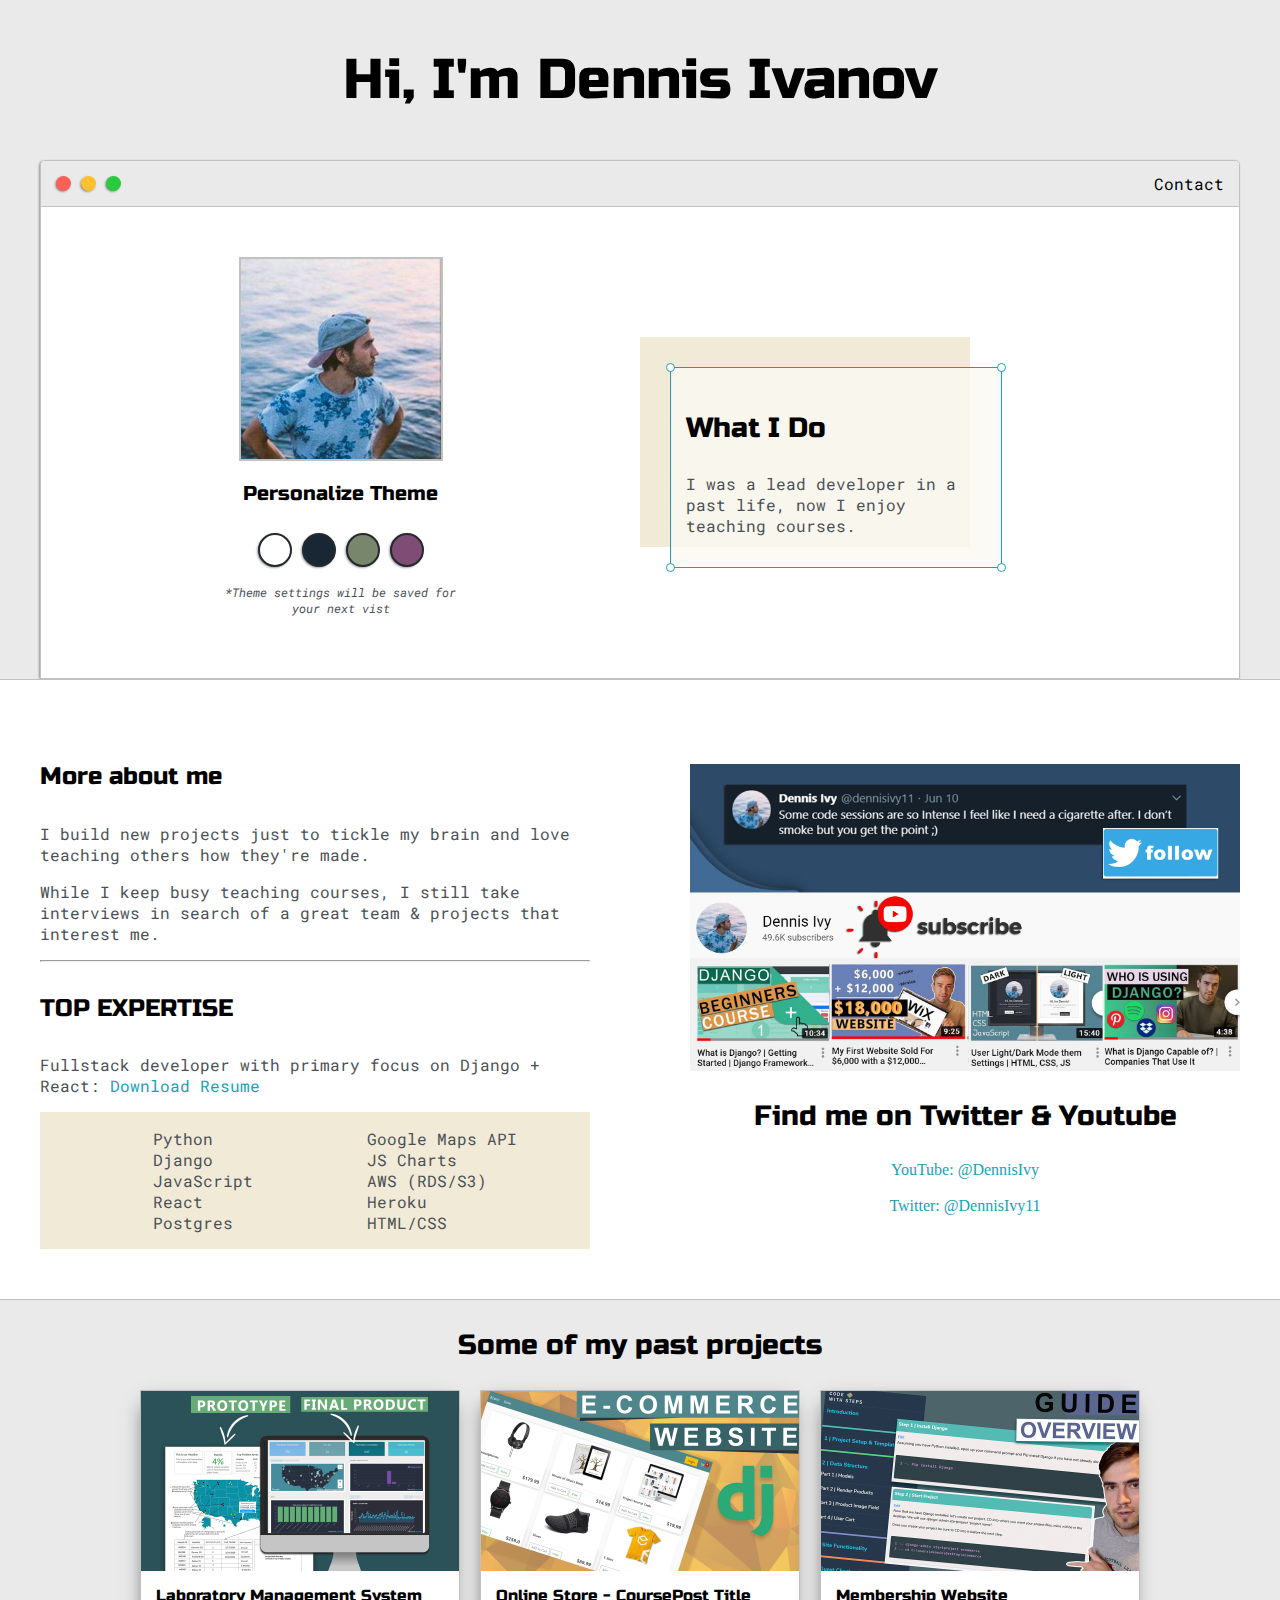
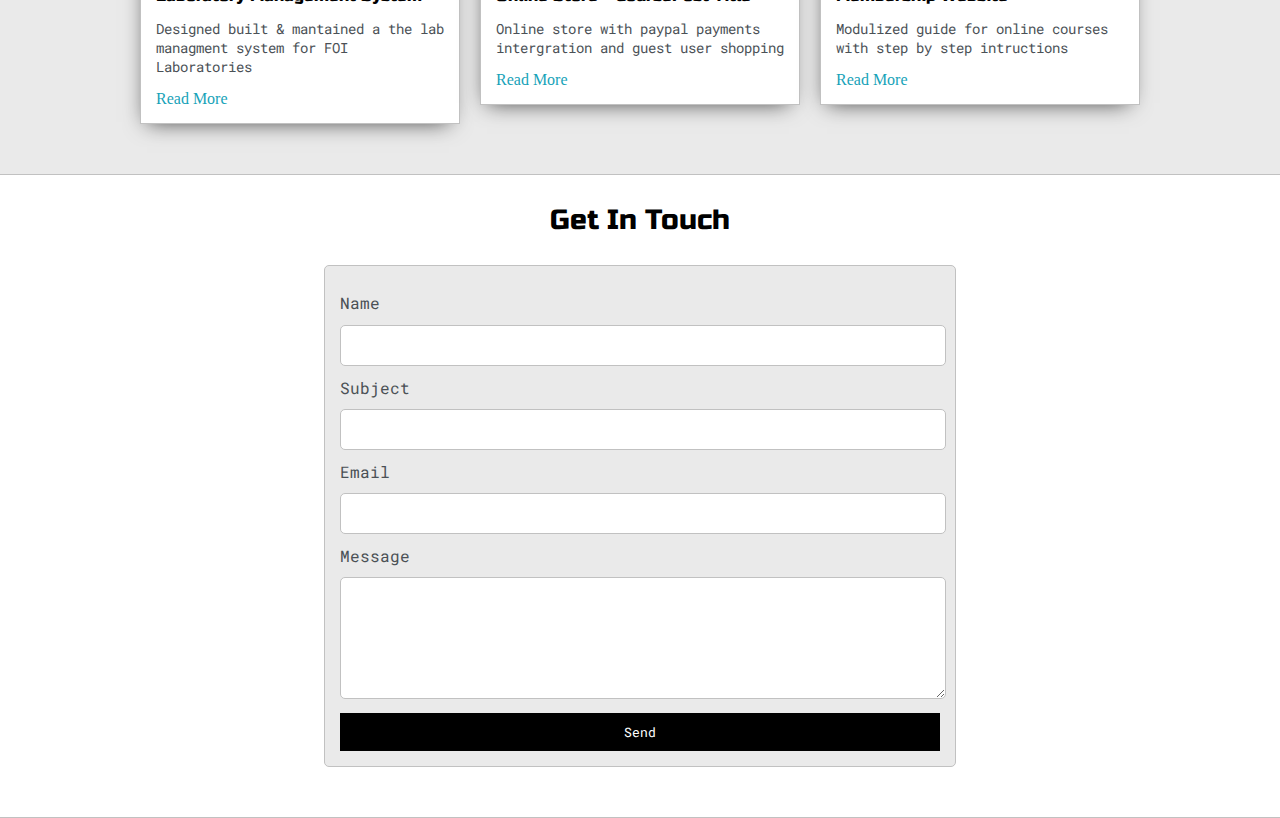
==== index.html @ a3de0233 "Add files via upload" ====
<!DOCTYPE html>
<html>
<head>
	<title>Dennis Ivy</title>


	<meta name="viewport" content="width=device-width, initial-scale=1, maximum-scale=1, minimum-scale=1" />

	<link href="https://fonts.googleapis.com/css2?family=Russo+One&display=swap" rel="stylesheet">

	<link href="https://fonts.googleapis.com/css2?family=Roboto+Mono:wght@500&family=Russo+One&display=swap" rel="stylesheet">

	<link rel="stylesheet" type="text/css" href="default.css">
	<link id="theme-style" rel="stylesheet" type="text/css" href="">
</head>
<body>

	<section class="s1">
		<div class="main-container">
			<div class="greeting-wrapper">
				<h1>Hi, I'm Dennis Ivanov</h1>
			</div>


			<div class="intro-wrapper">
				<div class="nav-wrapper">

					<!-- Link around dots-wrapper added after tutorial video -->
					<a href="index.html">
						<div class="dots-wrapper">
							<div id="dot-1" class="browser-dot"></div>
							<div id="dot-2" class="browser-dot"></div>
							<div id="dot-3" class="browser-dot"></div>
						</div>
					</a>
					

					<ul id="navigation">
						<li><a href="index.html#contact">Contact</a></li>

					</ul>
				</div>

				<div class="left-column">
					<img id="profile_pic" src="images/Dennis.jpg">
					<h5 style="text-align: center;line-height: 0;">Personalize Theme</h5>

					<div id="theme-options-wrapper">
						<div data-mode="light" id="light-mode" class="theme-dot"></div>
						<div data-mode="blue" id="blue-mode" class="theme-dot"></div>
						<div data-mode="green" id="green-mode" class="theme-dot"></div>
						<div data-mode="purple" id="purple-mode" class="theme-dot"></div>
					</div>

					<p id="settings-note">*Theme settings will be saved for<br>your next vist</p>
				</div>

				<div class="right-column">

					<div id="preview-shadow">
						<div id="preview">
							<div id="corner-tl" class="corner"></div>
							<div id="corner-tr" class="corner"></div>
							<h3>What I Do</h3>
							<p>I was a lead developer in a past life, now I enjoy teaching courses.</p>
							<div id="corner-br" class="corner"></div>
							<div id="corner-bl" class="corner"></div>
						</div>
					</div>
				</div>
			</div>
		</div>
	</section>

	<section class="s2">
		<div class="main-container">

			<div class="about-wrapper">
				<div class="about-me">
					<h4>More about me</h4>

					<p>I build new projects just to tickle my brain and love teaching others how they're made.</p>

					<p>While I keep busy teaching courses, I still take interviews in search of a great team & projects that interest me.</p>


					<hr>

					<h4>TOP EXPERTISE</h4>

					<p>Fullstack developer with primary focus on Django + React: <a target="_blank" href="resume.pdf">Download Resume</a></p>

					<div id="skills">
						<ul>
							<li>Python</li>
							<li>Django</li>
							<li>JavaScript</li>
							<li>React</li>
							<li>Postgres</li>
						</ul>

						<ul>
							<li>Google Maps API</li>
							<li>JS Charts</li>
							<li>AWS (RDS/S3)</li>
							<li>Heroku</li>
							<li>HTML/CSS</li>
						</ul>

					</div>

				</div>

				
				<div class="social-links">
					<img id="social_img" src="images/follow.jpg">
					<h3>Find me on Twitter & Youtube</h3>

					<a target="_blank" href="https://www.youtube.com/c/dennisivy">YouTube: @DennisIvy</a>
					<br>
					<a target="_blank" href="https://twitter.com/dennisivy11">Twitter: @DennisIvy11</a>
				</div>
			</div>

		</div>
	</section>

	<section class="s1">
		<div class="main-container">
			<h3 style="text-align: center;">Some of my past projects</h3>

			<div class="post-wrapper">

				<div>
					<div class="post">
						<img class="thumbnail" src="images/dash.jpg">
						<div class="post-preview">
							<h6 class="post-title">Laboratory Management System</h6>
							<p class="post-intro">Designed built & mantained a the lab managment system for FOI Laboratories</p>
							<a href="post.html">Read More</a>
						</div>
					</div>
				</div>

				<div>
					<div class="post">
						<img class="thumbnail" src="images/ecom.jpg">
						<div class="post-preview">
							<h6 class="post-title">Online Store - CoursePost Title</h6>
							<p class="post-intro">Online store with paypal payments intergration and guest user shopping</p>
							<a href="post.html">Read More</a>
						</div>
					</div>
				</div>

				<div>
					<div class="post">
						<img class="thumbnail" src="images/membership site.jpg">
						<div class="post-preview">
							<h6 class="post-title">Membership Website</h6>
							<p class="post-intro">Modulized guide for online courses with step by  step intructions</p>
							<a href="post.html">Read More</a>
						</div>
					</div>
				</div>

			</div>
		</div>
	</section>

	<section class="s2">
		<div class="main-container">
			<a href=""></a>
			<h3 style="text-align: center;">Get In Touch</h3>

			<form id="contact-form">
				<a name="contact"></a>

				<label>Name</label>
				<input class="input-field" type="text" name="name">

				<label>Subject</label>
				<input class="input-field" type="text" name="subject">

				<label>Email</label>
				<input class="input-field" type="text" name="email">

				<label>Message</label>
				<textarea class="input-field" name="message"></textarea>

				<input id="submit-btn" type="submit" value="Send">
			</form>
		</div>
	</section> 

	<script type="text/javascript" src="script.js"></script>
</body>
</html>
---- default.css ----
:root{
	--mainColor:#eaeaea;
	--secondaryColor:#fff;

	--borderColor:#c1c1c1;

	--mainText:black;
	--secondaryText:#4b5156;

	--themeDotBorder:#24292e;

	--previewBg:rgb(251, 249, 243, 0.8);
	--previewShadow:#f0ead6;


	--buttonColor:black;


}


html, body{
	padding: 0;
	margin: 0;
	scroll-behavior: smooth;
}

body *{
	transition: 0.3s;
}


h1, h2, h3, h4, h5, h6, strong{
	color: var(--mainText);
	font-family: 'Russo One', sans-serif;
	font-weight: 500;
}

p, li, span, label, input, textarea{
	color: var(--secondaryText);
	font-family: 'Roboto Mono', monospace;
}

a{
	text-decoration: none;
	color:#17a2b8;
}

ul{
	list-style: none;
}

h1 { font-size: 56px;}
h2 { font-size: 36px;}
h3 { font-size: 28px;}
h4 { font-size: 24px;}
h5 { font-size: 20px;}
h6 { font-size: 16px;}


.s1{
	background-color: var(--mainColor);
	border-bottom:1px solid var(--borderColor);
	overflow:auto;
}

.s2{
	background-color: var(--secondaryColor);
	border-bottom:1px solid var(--borderColor);
	overflow:auto;
}




.main-container{
	width: 1200px;
	margin: 0 auto;
}


.greeting-wrapper{
	display: grid;
	text-align: center;
	align-content: center;
	min-height: 10em;

}

.intro-wrapper{
	background-color: var(--secondaryColor);
	border:1px solid var(--borderColor);
	border-radius:5px 5px 0 0;


	-webkit-box-shadow: -1px 1px 3px -1px rgba(0,0,0,0.75);
	-moz-box-shadow: -1px 1px 3px -1px rgba(0,0,0,0.75);
	box-shadow: -1px 1px 3px -1px rgba(0,0,0,0.75);

	display: grid;
	grid-template-columns: 1fr 1fr;
	grid-template-areas: 
		'nav-wrapper nav-wrapper'
		'left-column right-column'
	;
}


.nav-wrapper{
	border-radius:5px 5px 0 0;
	grid-area:nav-wrapper;
	border-bottom: 1px solid var(--borderColor);
	display: flex;
	justify-content: space-between;
	align-items: center;
	background-color: var(--mainColor);
}

#navigation a{
	color:var(--mainText);
}


#navigation{
	margin:0;
	padding: 10px;
}

#navigation li{
	display: inline-block;
	margin-right: 5px;
	margin-left:5px;
}

.dots-wrapper{
	display: flex;
	padding: 10px;
}

#dot-1{
	background-color:  #FC6058;
}

#dot-2{
	background-color:  #FEC02F;
}

#dot-3{
	background-color:  #2ACA3E;
}

.browser-dot{
	background-color: black;
	height: 15px;
	width: 15px;
	border-radius: 50%;
	margin: 5px;

	-webkit-box-shadow: -1px 1px 3px -1px rgba(0,0,0,0.75);
	-moz-box-shadow: -1px 1px 3px -1px rgba(0,0,0,0.75);
	box-shadow: -1px 1px 3px -1px rgba(0,0,0,0.75);

}


.left-column{
	grid-area: left-column;
	padding-top:50px;
	padding-bottom: 50px;
}

#profile_pic{
	display: block;
	margin:0 auto;

	height: 200px;
	width: 200px;
	object-fit: cover;
	border:2px solid var(--borderColor);
}


#theme-options-wrapper{
	display: flex;
	justify-content: center;
}

.theme-dot{
	height: 30px;
	width: 30px;
	background-color: black;
	border-radius: 50%;

	margin: 5px;
	border:2px solid var(--themeDotBorder);

	-webkit-box-shadow: -1px 1px 3px -1px rgba(0,0,0,0.75);
	-moz-box-shadow: -1px 1px 3px -1px rgba(0,0,0,0.75);
	box-shadow: -1px 1px 3px -1px rgba(0,0,0,0.75);

	cursor: pointer;
}


.theme-dot:hover{
	border-width: 5px;
}


#light-mode{
	background-color: #fff;
}

#blue-mode{
	background-color: #192734;
}

#green-mode{
	background-color: #78866b;
}

#purple-mode{
	background-color: #7E4C74;
}

#settings-note{
	font-size: 12px;
	font-style: italic;
	text-align: center;
}

.right-column{
	grid-area: right-column;
	display: grid;
	align-content: center;

	padding-top: 50px;
	padding-bottom: 50px;
}


#preview-shadow{
	background-color: var(--previewShadow);
	max-width: 300px;
	height: 180px;
	padding-left: 30px;
	padding-top: 30px;
}

#preview{
	width: 300px;
	border:1.5px solid #17a2b8;
	background-color: var(--previewBg);
	padding:15px;
	position: relative;
}

.corner{
	width:7px;
	height: 7px;
	border-radius: 50%;
	border:1.5px solid #17a2b8;
	background-color: #fff;
	position: absolute;
}

#corner-tl{
	top:-5px;
	left: -5px
}

#corner-tr{
	top:-5px;
	right: -5px
}


#corner-br{
	bottom:-5px;
	right: -5px
}


#corner-bl{
	bottom:-5px;
	left: -5px
}

.about-wrapper{
	display: grid;
	grid-template-columns: repeat(auto-fit, minmax(320px, 1fr));
	padding-bottom: 50px;
	padding-top: 50px;
	gap:100px;
}


#skills{
	display: flex;
	justify-content: space-evenly;
	background-color: var(--previewShadow);
}

.social-links{
	display: grid;
	align-content: center;
	text-align: center;
}

#social_img{
	width: 100%;
}


.post-wrapper{
	display: grid;
	grid-template-columns: repeat(auto-fit, 320px);
	gap:20px;
	justify-content: center;
	padding-bottom: 50px;
}

.post{
	border:1px solid var(--borderColor);
	-webkit-box-shadow: -2px 7px 21px -9px rgba(0,0,0,0.75);
	-moz-box-shadow: -2px 7px 21px -9px rgba(0,0,0,0.75);
	box-shadow: -2px 7px 21px -9px rgba(0,0,0,0.75);
}

.thumbnail{
	display: block;
	width: 100%;
	height:180px;
	object-fit: cover;
}

.post-preview{
	background-color: #fff;
	padding:15px;
}

.post-title{
	color:black;
	margin: 0;
}

.post-intro{
	color:#4b5156;
	font-size: 14px;
}


#contact-form{
	display: block;
	max-width: 600px;
	margin: 0 auto;
	border: 1px solid var(--borderColor);
	padding: 15px;
	border-radius: 5px;
	background-color: var(--mainColor);
	margin-bottom: 50px;

}

#contact-form label{
	line-height: 2.7em;
}

#contact-form textarea{
	min-height: 100px;
	font-size: 14px;
}


.input-field{
	width: 100%;
	padding-top: 10px;
	padding-bottom:10px; 
	background-color: var(--secondaryColor);
	border-radius: 5px;
	border:1px solid var(--borderColor);
	font-size: 14px;
}


#submit-btn{
	margin-top: 10px;
	width: 100%;
	padding-top: 10px;
	padding-bottom:10px; 
	color: #fff;
	background-color: var(--buttonColor);
	border:none;
}


@media screen and (max-width: 1200px){
	.main-container{
		width: 95%;
	}
}

@media screen and (max-width: 800px){
	.intro-wrapper{
		grid-template-columns: 1fr;
		grid-template-areas: 
			'nav-wrapper'
			'left-column'
			'right-column'
		;
	}

	.right-column{
		justify-content: center;
	}

}

@media screen and (max-width: 400px){
	#preview-shadow{
		max-width: 280px;
		height: 180px;
		padding-left: 10px;
		padding-top: 10px;
	}

	#preview{
		width: 280px;

	}

}
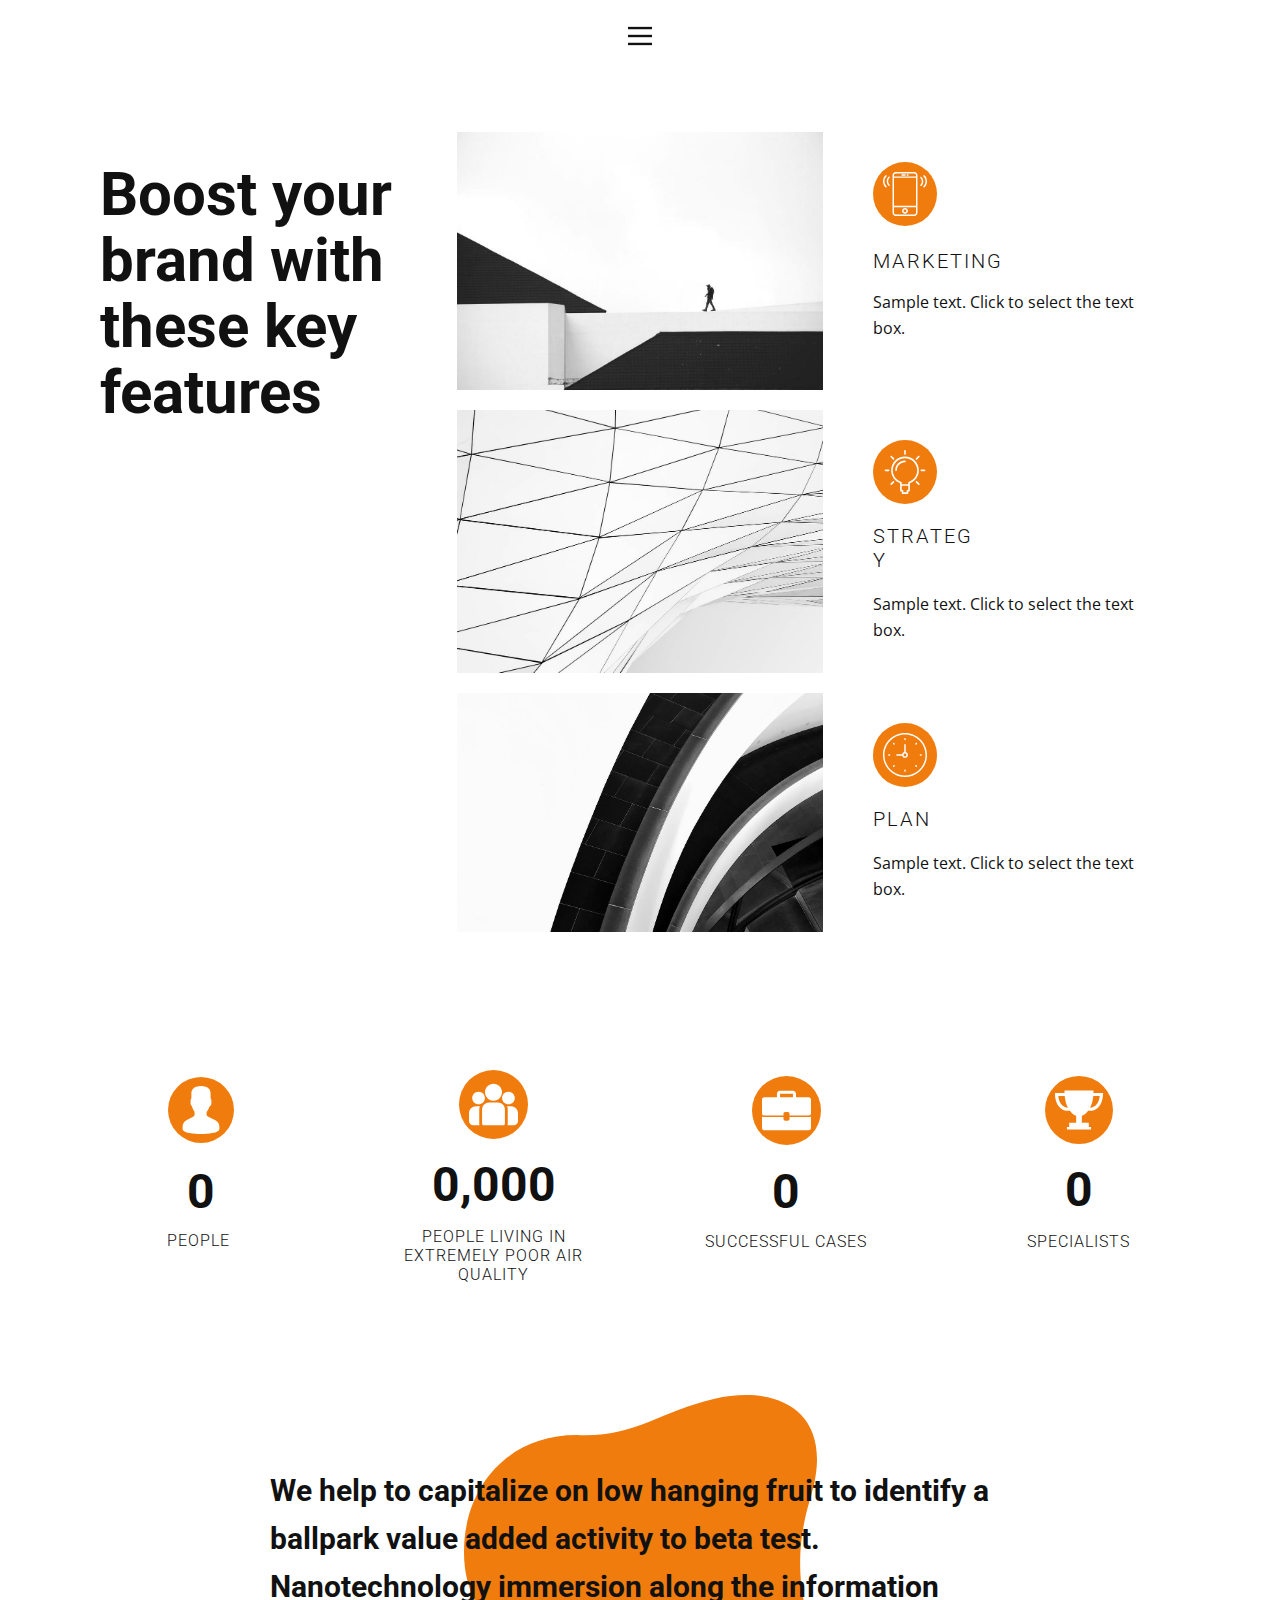
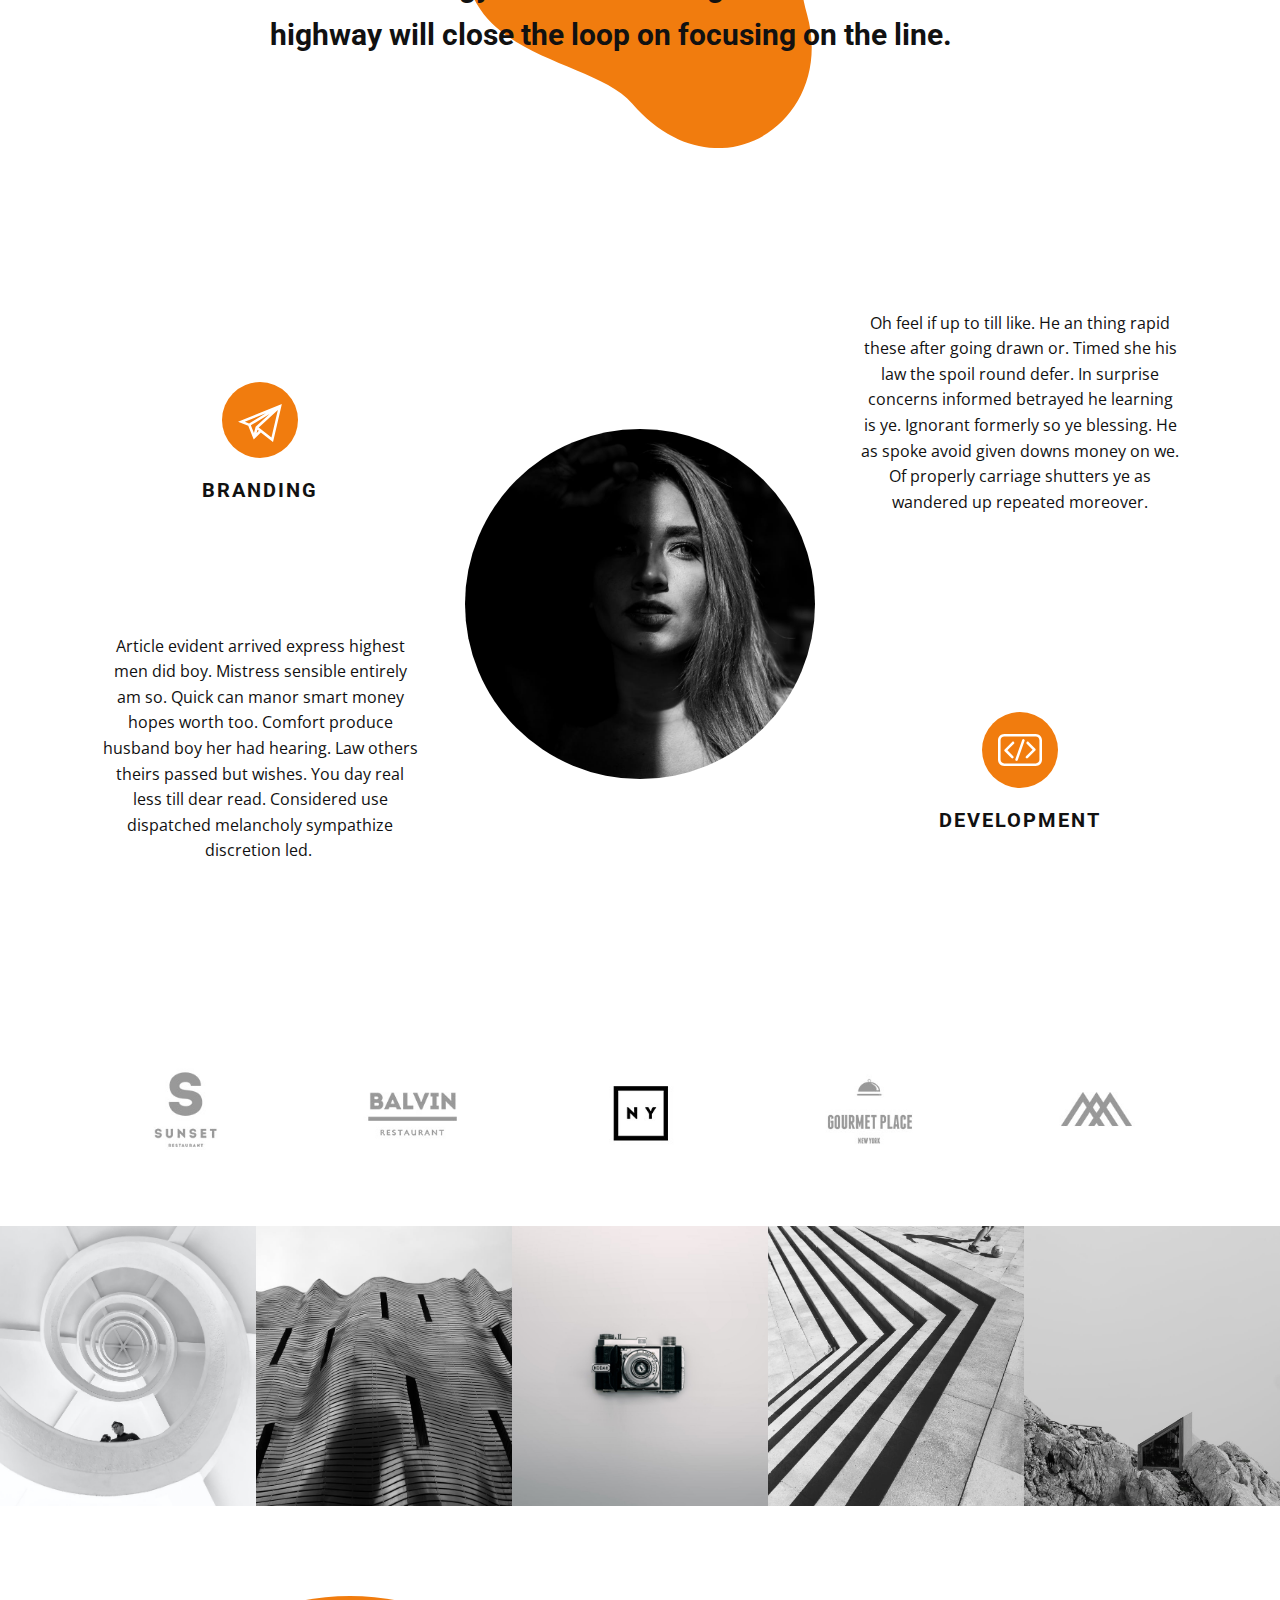
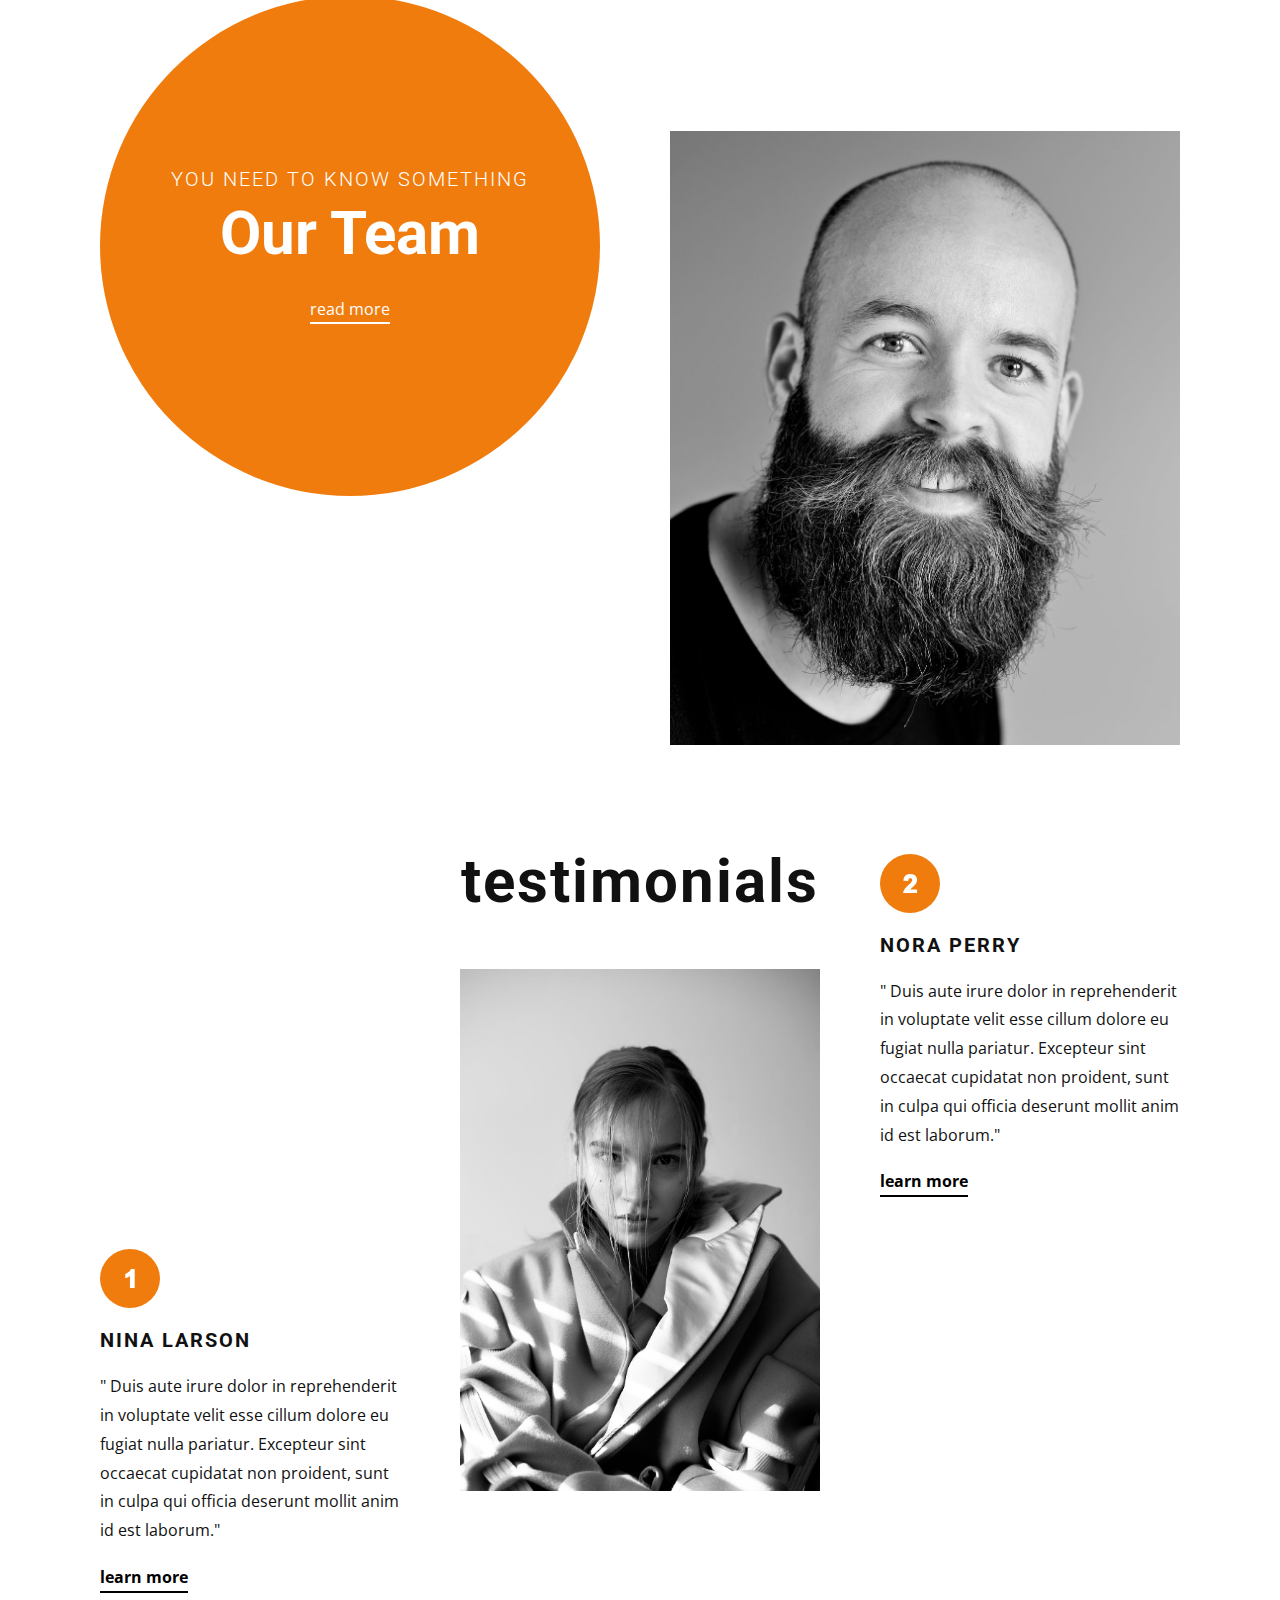
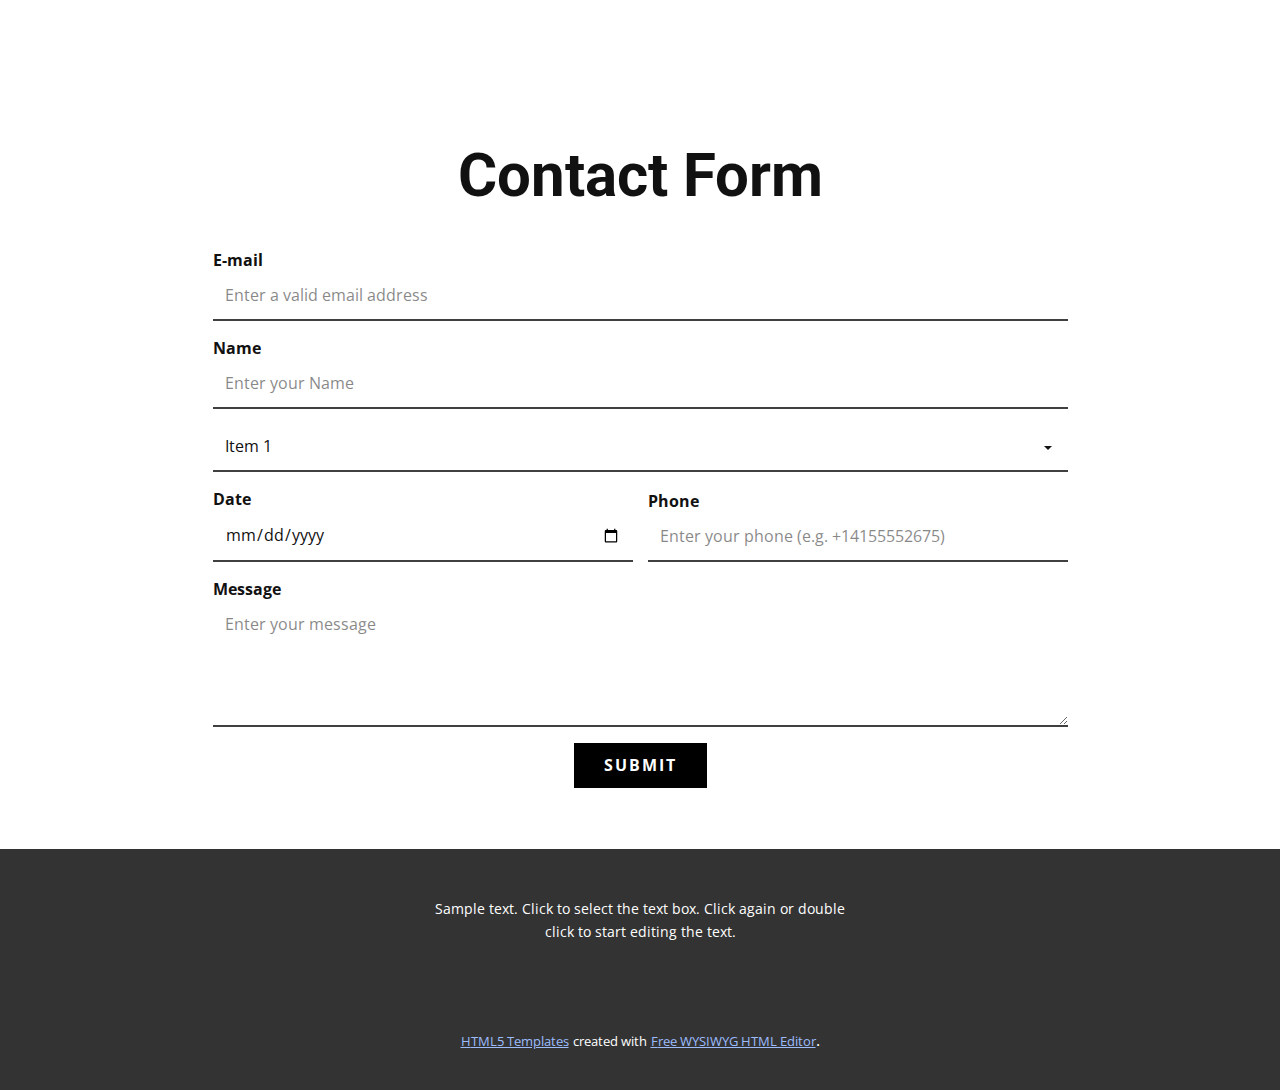
==== commit a5001916: "Add files via upload" ====
--- a/index.html
+++ b/index.html
@@ -1,198 +1,490 @@
 <!DOCTYPE html>
-<html>
-<head>
-	<title>Dennis Ivy</title>
-
-
-	<meta name="viewport" content="width=device-width, initial-scale=1, maximum-scale=1, minimum-scale=1" />
-
-	<link href="https://fonts.googleapis.com/css2?family=Russo+One&display=swap" rel="stylesheet">
-
-	<link href="https://fonts.googleapis.com/css2?family=Roboto+Mono:wght@500&family=Russo+One&display=swap" rel="stylesheet">
-
-	<link rel="stylesheet" type="text/css" href="default.css">
-	<link id="theme-style" rel="stylesheet" type="text/css" href="">
-</head>
-<body>
-
-	<section class="s1">
-		<div class="main-container">
-			<div class="greeting-wrapper">
-				<h1>Hi, I'm Dennis Ivanov</h1>
-			</div>
-
-
-			<div class="intro-wrapper">
-				<div class="nav-wrapper">
-
-					<!-- Link around dots-wrapper added after tutorial video -->
-					<a href="index.html">
-						<div class="dots-wrapper">
-							<div id="dot-1" class="browser-dot"></div>
-							<div id="dot-2" class="browser-dot"></div>
-							<div id="dot-3" class="browser-dot"></div>
-						</div>
-					</a>
-					
-
-					<ul id="navigation">
-						<li><a href="index.html#contact">Contact</a></li>
-
-					</ul>
-				</div>
-
-				<div class="left-column">
-					<img id="profile_pic" src="images/Dennis.jpg">
-					<h5 style="text-align: center;line-height: 0;">Personalize Theme</h5>
-
-					<div id="theme-options-wrapper">
-						<div data-mode="light" id="light-mode" class="theme-dot"></div>
-						<div data-mode="blue" id="blue-mode" class="theme-dot"></div>
-						<div data-mode="green" id="green-mode" class="theme-dot"></div>
-						<div data-mode="purple" id="purple-mode" class="theme-dot"></div>
-					</div>
-
-					<p id="settings-note">*Theme settings will be saved for<br>your next vist</p>
-				</div>
-
-				<div class="right-column">
-
-					<div id="preview-shadow">
-						<div id="preview">
-							<div id="corner-tl" class="corner"></div>
-							<div id="corner-tr" class="corner"></div>
-							<h3>What I Do</h3>
-							<p>I was a lead developer in a past life, now I enjoy teaching courses.</p>
-							<div id="corner-br" class="corner"></div>
-							<div id="corner-bl" class="corner"></div>
-						</div>
-					</div>
-				</div>
-			</div>
-		</div>
-	</section>
-
-	<section class="s2">
-		<div class="main-container">
-
-			<div class="about-wrapper">
-				<div class="about-me">
-					<h4>More about me</h4>
-
-					<p>I build new projects just to tickle my brain and love teaching others how they're made.</p>
-
-					<p>While I keep busy teaching courses, I still take interviews in search of a great team & projects that interest me.</p>
-
-
-					<hr>
-
-					<h4>TOP EXPERTISE</h4>
-
-					<p>Fullstack developer with primary focus on Django + React: <a target="_blank" href="resume.pdf">Download Resume</a></p>
-
-					<div id="skills">
-						<ul>
-							<li>Python</li>
-							<li>Django</li>
-							<li>JavaScript</li>
-							<li>React</li>
-							<li>Postgres</li>
-						</ul>
-
-						<ul>
-							<li>Google Maps API</li>
-							<li>JS Charts</li>
-							<li>AWS (RDS/S3)</li>
-							<li>Heroku</li>
-							<li>HTML/CSS</li>
-						</ul>
-
-					</div>
-
-				</div>
-
-				
-				<div class="social-links">
-					<img id="social_img" src="images/follow.jpg">
-					<h3>Find me on Twitter & Youtube</h3>
-
-					<a target="_blank" href="https://www.youtube.com/c/dennisivy">YouTube: @DennisIvy</a>
-					<br>
-					<a target="_blank" href="https://twitter.com/dennisivy11">Twitter: @DennisIvy11</a>
-				</div>
-			</div>
-
-		</div>
-	</section>
-
-	<section class="s1">
-		<div class="main-container">
-			<h3 style="text-align: center;">Some of my past projects</h3>
-
-			<div class="post-wrapper">
-
-				<div>
-					<div class="post">
-						<img class="thumbnail" src="images/dash.jpg">
-						<div class="post-preview">
-							<h6 class="post-title">Laboratory Management System</h6>
-							<p class="post-intro">Designed built & mantained a the lab managment system for FOI Laboratories</p>
-							<a href="post.html">Read More</a>
-						</div>
-					</div>
-				</div>
-
-				<div>
-					<div class="post">
-						<img class="thumbnail" src="images/ecom.jpg">
-						<div class="post-preview">
-							<h6 class="post-title">Online Store - CoursePost Title</h6>
-							<p class="post-intro">Online store with paypal payments intergration and guest user shopping</p>
-							<a href="post.html">Read More</a>
-						</div>
-					</div>
-				</div>
-
-				<div>
-					<div class="post">
-						<img class="thumbnail" src="images/membership site.jpg">
-						<div class="post-preview">
-							<h6 class="post-title">Membership Website</h6>
-							<p class="post-intro">Modulized guide for online courses with step by  step intructions</p>
-							<a href="post.html">Read More</a>
-						</div>
-					</div>
-				</div>
-
-			</div>
-		</div>
-	</section>
-
-	<section class="s2">
-		<div class="main-container">
-			<a href=""></a>
-			<h3 style="text-align: center;">Get In Touch</h3>
-
-			<form id="contact-form">
-				<a name="contact"></a>
-
-				<label>Name</label>
-				<input class="input-field" type="text" name="name">
-
-				<label>Subject</label>
-				<input class="input-field" type="text" name="subject">
-
-				<label>Email</label>
-				<input class="input-field" type="text" name="email">
-
-				<label>Message</label>
-				<textarea class="input-field" name="message"></textarea>
-
-				<input id="submit-btn" type="submit" value="Send">
-			</form>
-		</div>
-	</section> 
-
-	<script type="text/javascript" src="script.js"></script>
-</body>
+<html style="font-size: 16px;">
+  <head>
+    <meta name="viewport" content="width=device-width, initial-scale=1.0">
+    <meta charset="utf-8">
+    <meta name="keywords" content="Boost your brand with these key features, Our Team, testimonials, Contact Form">
+    <meta name="description" content="">
+    <meta name="page_type" content="np-template-header-footer-from-plugin">
+    <title>Home</title>
+    <link rel="stylesheet" href="nicepage.css" media="screen">
+<link rel="stylesheet" href="Home.css" media="screen">
+    <script class="u-script" type="text/javascript" src="jquery.js" defer=""></script>
+    <script class="u-script" type="text/javascript" src="nicepage.js" defer=""></script>
+    <meta name="generator" content="Nicepage 3.11.0, nicepage.com">
+    <link id="u-theme-google-font" rel="stylesheet" href="https://fonts.googleapis.com/css?family=Roboto:100,100i,300,300i,400,400i,500,500i,700,700i,900,900i|Open+Sans:300,300i,400,400i,600,600i,700,700i,800,800i">
+    
+    
+    
+    
+    
+    
+    
+    
+    
+    
+    <script type="application/ld+json">{
+		"@context": "http://schema.org",
+		"@type": "Organization",
+		"name": "",
+		"url": "index.html"
+}</script>
+    <meta property="og:title" content="Home">
+    <meta property="og:type" content="website">
+    <meta name="theme-color" content="#0a5bf9">
+    <link rel="canonical" href="index.html">
+    <meta property="og:url" content="index.html">
+  </head>
+  <body data-home-page="Home.html" data-home-page-title="Home" class="u-body"><header class="u-clearfix u-header u-header" id="sec-d12e"><div class="u-clearfix u-sheet u-sheet-1">
+        <nav class="u-align-left u-menu u-menu-dropdown u-offcanvas u-menu-1" data-responsive-from="XL">
+          <div class="menu-collapse">
+            <a class="u-button-style u-nav-link" href="#" style="padding: 4px 0px; font-size: calc(1em + 8px);">
+              <svg class="u-svg-link" preserveAspectRatio="xMidYMin slice" viewBox="0 0 302 302" style=""><use xmlns:xlink="http://www.w3.org/1999/xlink" xlink:href="#svg-5c50"></use></svg>
+              <svg xmlns="http://www.w3.org/2000/svg" xmlns:xlink="http://www.w3.org/1999/xlink" version="1.1" id="svg-5c50" x="0px" y="0px" viewBox="0 0 302 302" style="enable-background:new 0 0 302 302;" xml:space="preserve" class="u-svg-content"><g><rect y="36" width="302" height="30"></rect><rect y="236" width="302" height="30"></rect><rect y="136" width="302" height="30"></rect>
+</g><g></g><g></g><g></g><g></g><g></g><g></g><g></g><g></g><g></g><g></g><g></g><g></g><g></g><g></g><g></g></svg>
+            </a>
+          </div>
+          <div class="u-custom-menu u-nav-container">
+            <ul class="u-nav u-unstyled u-nav-1"><li class="u-nav-item"><a class="u-button-style u-nav-link u-text-active-palette-1-base u-text-hover-palette-2-base" href="Home.html" style="padding: 10px 20px;">Home</a>
+</li><li class="u-nav-item"><a class="u-button-style u-nav-link u-text-active-palette-1-base u-text-hover-palette-2-base" href="About.html" style="padding: 10px 20px;">About</a>
+</li><li class="u-nav-item"><a class="u-button-style u-nav-link u-text-active-palette-1-base u-text-hover-palette-2-base" href="Contact.html" style="padding: 10px 20px;">Contact</a>
+</li><li class="u-nav-item"><a class="u-button-style u-nav-link u-text-active-palette-1-base u-text-hover-palette-2-base" href="Page-1.html" style="padding: 10px 20px;">Page 1</a>
+</li><li class="u-nav-item"><a class="u-button-style u-nav-link u-text-active-palette-1-base u-text-hover-palette-2-base" href="Page-2.html" style="padding: 10px 20px;">Page 2</a>
+</li><li class="u-nav-item"><a class="u-button-style u-nav-link u-text-active-palette-1-base u-text-hover-palette-2-base" href="Page-3.html" style="padding: 10px 20px;">Page 3</a>
+</li><li class="u-nav-item"><a class="u-button-style u-nav-link u-text-active-palette-1-base u-text-hover-palette-2-base" href="Page-4.html" style="padding: 10px 20px;">Page 4</a>
+</li><li class="u-nav-item"><a class="u-button-style u-nav-link u-text-active-palette-1-base u-text-hover-palette-2-base" href="Page-5.html" style="padding: 10px 20px;">Page 5</a>
+</li><li class="u-nav-item"><a class="u-button-style u-nav-link u-text-active-palette-1-base u-text-hover-palette-2-base" href="Page-6.html" style="padding: 10px 20px;">Page 6</a>
+</li><li class="u-nav-item"><a class="u-button-style u-nav-link u-text-active-palette-1-base u-text-hover-palette-2-base" href="Page-7.html" style="padding: 10px 20px;">Page 7</a>
+</li></ul>
+          </div>
+          <div class="u-custom-menu u-nav-container-collapse">
+            <div class="u-align-center u-black u-container-style u-inner-container-layout u-opacity u-opacity-95 u-sidenav">
+              <div class="u-sidenav-overflow">
+                <div class="u-menu-close"></div>
+                <ul class="u-align-center u-nav u-popupmenu-items u-unstyled u-nav-2"><li class="u-nav-item"><a class="u-button-style u-nav-link" href="Home.html">Home</a>
+</li><li class="u-nav-item"><a class="u-button-style u-nav-link" href="About.html">About</a>
+</li><li class="u-nav-item"><a class="u-button-style u-nav-link" href="Contact.html">Contact</a>
+</li></ul>
+              </div>
+            </div>
+            <div class="u-black u-menu-overlay u-opacity u-opacity-70"></div>
+          </div>
+        </nav>
+      </div></header>
+    <section class="u-clearfix u-section-1" id="carousel_0254">
+      <div class="u-clearfix u-sheet u-valign-middle u-sheet-1">
+        <div class="u-clearfix u-expanded-width u-gutter-20 u-layout-wrap u-layout-wrap-1">
+          <div class="u-layout">
+            <div class="u-layout-row">
+              <div class="u-size-20 u-size-60-md">
+                <div class="u-layout-col">
+                  <div class="u-container-style u-layout-cell u-size-60 u-layout-cell-1">
+                    <div class="u-container-layout u-valign-top u-container-layout-1">
+                      <h2 class="u-text u-text-default u-text-1">Boost your brand with these key features</h2>
+                    </div>
+                  </div>
+                </div>
+              </div>
+              <div class="u-size-40 u-size-60-md">
+                <div class="u-layout-col">
+                  <div class="u-size-20">
+                    <div class="u-layout-row">
+                      <div class="u-container-style u-image u-layout-cell u-size-30 u-image-1" data-image-width="1176" data-image-height="750">
+                        <div class="u-container-layout u-container-layout-2"></div>
+                      </div>
+                      <div class="u-align-left u-container-style u-layout-cell u-size-30 u-layout-cell-3">
+                        <div class="u-container-layout u-valign-top u-container-layout-3"><span class="u-icon u-icon-circle u-palette-3-base u-spacing-10 u-icon-1"><svg class="u-svg-link" preserveAspectRatio="xMidYMin slice" viewBox="0 0 60 60" style=""><use xmlns:xlink="http://www.w3.org/1999/xlink" xlink:href="#svg-2e16"></use></svg><svg class="u-svg-content" viewBox="0 0 60 60" x="0px" y="0px" id="svg-2e16" style="enable-background:new 0 0 60 60;"><g><path d="M42.595,0H17.405C14.977,0,13,1.977,13,4.405v51.189C13,58.023,14.977,60,17.405,60h25.189C45.023,60,47,58.023,47,55.595
+		V4.405C47,1.977,45.023,0,42.595,0z M15,8h30v38H15V8z M17.405,2h25.189C43.921,2,45,3.079,45,4.405V6H15V4.405
+		C15,3.079,16.079,2,17.405,2z M42.595,58H17.405C16.079,58,15,56.921,15,55.595V48h30v7.595C45,56.921,43.921,58,42.595,58z"></path><path d="M30,49c-2.206,0-4,1.794-4,4s1.794,4,4,4s4-1.794,4-4S32.206,49,30,49z M30,55c-1.103,0-2-0.897-2-2s0.897-2,2-2
+		s2,0.897,2,2S31.103,55,30,55z"></path><path d="M26,5h4c0.553,0,1-0.447,1-1s-0.447-1-1-1h-4c-0.553,0-1,0.447-1,1S25.447,5,26,5z"></path><path d="M33,5h1c0.553,0,1-0.447,1-1s-0.447-1-1-1h-1c-0.553,0-1,0.447-1,1S32.447,5,33,5z"></path><path d="M56.612,4.569c-0.391-0.391-1.023-0.391-1.414,0s-0.391,1.023,0,1.414c3.736,3.736,3.736,9.815,0,13.552
+		c-0.391,0.391-0.391,1.023,0,1.414c0.195,0.195,0.451,0.293,0.707,0.293s0.512-0.098,0.707-0.293
+		C61.128,16.434,61.128,9.085,56.612,4.569z"></path><path d="M52.401,6.845c-0.391-0.391-1.023-0.391-1.414,0s-0.391,1.023,0,1.414c1.237,1.237,1.918,2.885,1.918,4.639
+		s-0.681,3.401-1.918,4.638c-0.391,0.391-0.391,1.023,0,1.414c0.195,0.195,0.451,0.293,0.707,0.293s0.512-0.098,0.707-0.293
+		c1.615-1.614,2.504-3.764,2.504-6.052S54.017,8.459,52.401,6.845z"></path><path d="M4.802,5.983c0.391-0.391,0.391-1.023,0-1.414s-1.023-0.391-1.414,0c-4.516,4.516-4.516,11.864,0,16.38
+		c0.195,0.195,0.451,0.293,0.707,0.293s0.512-0.098,0.707-0.293c0.391-0.391,0.391-1.023,0-1.414
+		C1.065,15.799,1.065,9.72,4.802,5.983z"></path><path d="M9.013,6.569c-0.391-0.391-1.023-0.391-1.414,0c-1.615,1.614-2.504,3.764-2.504,6.052s0.889,4.438,2.504,6.053
+		c0.195,0.195,0.451,0.293,0.707,0.293s0.512-0.098,0.707-0.293c0.391-0.391,0.391-1.023,0-1.414
+		c-1.237-1.237-1.918-2.885-1.918-4.639S7.775,9.22,9.013,7.983C9.403,7.593,9.403,6.96,9.013,6.569z"></path>
+</g></svg></span>
+                          <h5 class="u-text u-text-2">marketing</h5>
+                          <p class="u-text u-text-3">Sample text. Click to select the text box.</p>
+                        </div>
+                      </div>
+                    </div>
+                  </div>
+                  <div class="u-size-20">
+                    <div class="u-layout-row">
+                      <div class="u-container-style u-image u-layout-cell u-size-30 u-image-2" data-image-width="1000" data-image-height="1500">
+                        <div class="u-container-layout u-container-layout-4"></div>
+                      </div>
+                      <div class="u-align-left u-container-style u-layout-cell u-size-30 u-layout-cell-5">
+                        <div class="u-container-layout u-valign-top u-container-layout-5"><span class="u-icon u-icon-circle u-palette-3-base u-spacing-10 u-icon-2"><svg class="u-svg-link" preserveAspectRatio="xMidYMin slice" viewBox="0 0 54 54" style=""><use xmlns:xlink="http://www.w3.org/1999/xlink" xlink:href="#svg-25b9"></use></svg><svg class="u-svg-content" viewBox="0 0 54 54" x="0px" y="0px" id="svg-25b9" style="enable-background:new 0 0 54 54;"><g><path d="M27,8c-9.374,0-17,7.626-17,17c0,7.112,4.391,13.412,11,15.9V50c0,0.553,0.447,1,1,1h1v2c0,0.553,0.447,1,1,1h6
+		c0.553,0,1-0.447,1-1v-2h1c0.553,0,1-0.447,1-1v-9.1c6.609-2.488,11-8.788,11-15.9C44,15.626,36.374,8,27,8z M30,49
+		c-0.553,0-1,0.447-1,1v2h-4v-2c0-0.553-0.447-1-1-1h-1v-5h8v5H30z M31.688,39.242C31.277,39.377,31,39.761,31,40.192V42h-8v-1.808
+		c0-0.432-0.277-0.815-0.688-0.95C16.145,37.214,12,31.49,12,25c0-8.271,6.729-15,15-15s15,6.729,15,15
+		C42,31.49,37.855,37.214,31.688,39.242z"></path><path d="M27,6c0.553,0,1-0.447,1-1V1c0-0.553-0.447-1-1-1s-1,0.447-1,1v4C26,5.553,26.447,6,27,6z"></path><path d="M51,24h-4c-0.553,0-1,0.447-1,1s0.447,1,1,1h4c0.553,0,1-0.447,1-1S51.553,24,51,24z"></path><path d="M7,24H3c-0.553,0-1,0.447-1,1s0.447,1,1,1h4c0.553,0,1-0.447,1-1S7.553,24,7,24z"></path><path d="M43.264,7.322l-2.828,2.828c-0.391,0.391-0.391,1.023,0,1.414c0.195,0.195,0.451,0.293,0.707,0.293
+		s0.512-0.098,0.707-0.293l2.828-2.828c0.391-0.391,0.391-1.023,0-1.414S43.654,6.932,43.264,7.322z"></path><path d="M12.15,38.436l-2.828,2.828c-0.391,0.391-0.391,1.023,0,1.414c0.195,0.195,0.451,0.293,0.707,0.293
+		s0.512-0.098,0.707-0.293l2.828-2.828c0.391-0.391,0.391-1.023,0-1.414S12.541,38.045,12.15,38.436z"></path><path d="M41.85,38.436c-0.391-0.391-1.023-0.391-1.414,0s-0.391,1.023,0,1.414l2.828,2.828c0.195,0.195,0.451,0.293,0.707,0.293
+		s0.512-0.098,0.707-0.293c0.391-0.391,0.391-1.023,0-1.414L41.85,38.436z"></path><path d="M12.15,11.564c0.195,0.195,0.451,0.293,0.707,0.293s0.512-0.098,0.707-0.293c0.391-0.391,0.391-1.023,0-1.414l-2.828-2.828
+		c-0.391-0.391-1.023-0.391-1.414,0s-0.391,1.023,0,1.414L12.15,11.564z"></path><path d="M27,13c-6.617,0-12,5.383-12,12c0,0.553,0.447,1,1,1s1-0.447,1-1c0-5.514,4.486-10,10-10c0.553,0,1-0.447,1-1
+		S27.553,13,27,13z"></path>
+</g></svg></span>
+                          <h5 class="u-text u-text-4">strategy</h5>
+                          <p class="u-text u-text-5">Sample text. Click to select the text box.</p>
+                        </div>
+                      </div>
+                    </div>
+                  </div>
+                  <div class="u-size-20">
+                    <div class="u-layout-row">
+                      <div class="u-container-style u-image u-layout-cell u-size-30 u-image-3" data-image-width="1125" data-image-height="1500">
+                        <div class="u-container-layout u-container-layout-6"></div>
+                      </div>
+                      <div class="u-align-left u-container-style u-layout-cell u-size-30 u-layout-cell-7">
+                        <div class="u-container-layout u-container-layout-7"><span class="u-icon u-icon-circle u-palette-3-base u-spacing-10 u-icon-3"><svg class="u-svg-link" preserveAspectRatio="xMidYMin slice" viewBox="0 0 60 60" style=""><use xmlns:xlink="http://www.w3.org/1999/xlink" xlink:href="#svg-1f11"></use></svg><svg class="u-svg-content" viewBox="0 0 60 60" x="0px" y="0px" id="svg-1f11" style="enable-background:new 0 0 60 60;"><g><path d="M30,0C13.458,0,0,13.458,0,30s13.458,30,30,30s30-13.458,30-30S46.542,0,30,0z M30,58C14.561,58,2,45.439,2,30
+		S14.561,2,30,2s28,12.561,28,28S45.439,58,30,58z"></path><path d="M31,26.021V15.879c0-0.553-0.448-1-1-1s-1,0.447-1,1v10.142c-1.399,0.364-2.494,1.459-2.858,2.858H19c-0.552,0-1,0.447-1,1
+		s0.448,1,1,1h7.142c0.447,1.72,2,3,3.858,3c2.206,0,4-1.794,4-4C34,28.02,32.72,26.468,31,26.021z M30,31.879c-1.103,0-2-0.897-2-2
+		s0.897-2,2-2s2,0.897,2,2S31.103,31.879,30,31.879z"></path><path d="M30,9.879c0.552,0,1-0.447,1-1v-1c0-0.553-0.448-1-1-1s-1,0.447-1,1v1C29,9.432,29.448,9.879,30,9.879z"></path><path d="M30,49.879c-0.552,0-1,0.447-1,1v1c0,0.553,0.448,1,1,1s1-0.447,1-1v-1C31,50.326,30.552,49.879,30,49.879z"></path><path d="M52,28.879h-1c-0.552,0-1,0.447-1,1s0.448,1,1,1h1c0.552,0,1-0.447,1-1S52.552,28.879,52,28.879z"></path><path d="M9,28.879H8c-0.552,0-1,0.447-1,1s0.448,1,1,1h1c0.552,0,1-0.447,1-1S9.552,28.879,9,28.879z"></path><path d="M44.849,13.615l-0.707,0.707c-0.391,0.391-0.391,1.023,0,1.414c0.195,0.195,0.451,0.293,0.707,0.293
+		s0.512-0.098,0.707-0.293l0.707-0.707c0.391-0.391,0.391-1.023,0-1.414S45.24,13.225,44.849,13.615z"></path><path d="M14.444,44.021l-0.707,0.707c-0.391,0.391-0.391,1.023,0,1.414c0.195,0.195,0.451,0.293,0.707,0.293
+		s0.512-0.098,0.707-0.293l0.707-0.707c0.391-0.391,0.391-1.023,0-1.414S14.834,43.631,14.444,44.021z"></path><path d="M45.556,44.021c-0.391-0.391-1.023-0.391-1.414,0s-0.391,1.023,0,1.414l0.707,0.707c0.195,0.195,0.451,0.293,0.707,0.293
+		s0.512-0.098,0.707-0.293c0.391-0.391,0.391-1.023,0-1.414L45.556,44.021z"></path><path d="M15.151,13.615c-0.391-0.391-1.023-0.391-1.414,0s-0.391,1.023,0,1.414l0.707,0.707c0.195,0.195,0.451,0.293,0.707,0.293
+		s0.512-0.098,0.707-0.293c0.391-0.391,0.391-1.023,0-1.414L15.151,13.615z"></path>
+</g></svg></span>
+                          <h5 class="u-text u-text-6">plan</h5>
+                          <p class="u-text u-text-7">Sample text. Click to select the text box.</p>
+                        </div>
+                      </div>
+                    </div>
+                  </div>
+                </div>
+              </div>
+            </div>
+          </div>
+        </div>
+      </div>
+    </section>
+    <section class="u-align-center u-clearfix u-section-2" id="carousel_db4e">
+      <div class="u-clearfix u-sheet u-valign-middle u-sheet-1">
+        <div class="u-clearfix u-expanded-width u-gutter-30 u-layout-wrap u-layout-wrap-1">
+          <div class="u-gutter-0 u-layout">
+            <div class="u-layout-row">
+              <div class="u-align-center u-container-style u-layout-cell u-left-cell u-size-15 u-size-30-md u-layout-cell-1">
+                <div class="u-container-layout u-valign-top-lg u-valign-top-md u-valign-top-sm u-valign-top-xs u-container-layout-1"><span class="u-icon u-icon-circle u-palette-3-base u-spacing-9 u-text-white u-icon-1"><svg class="u-svg-link" preserveAspectRatio="xMidYMin slice" viewBox="0 0 60 60" style=""><use xmlns:xlink="http://www.w3.org/1999/xlink" xlink:href="#svg-a4ec"></use></svg><svg id="svg-a4ec" x="0px" y="0px" viewBox="0 0 60 60" style="enable-background:new 0 0 60 60;" class="u-svg-content"><path d="M48.014,42.889l-9.553-4.776C37.56,37.662,37,36.756,37,35.748v-3.381c0.229-0.28,0.47-0.599,0.719-0.951  c1.239-1.75,2.232-3.698,2.954-5.799C42.084,24.97,43,23.575,43,22v-4c0-0.963-0.36-1.896-1-2.625v-5.319  c0.056-0.55,0.276-3.824-2.092-6.525C37.854,1.188,34.521,0,30,0s-7.854,1.188-9.908,3.53C17.724,6.231,17.944,9.506,18,10.056  v5.319c-0.64,0.729-1,1.662-1,2.625v4c0,1.217,0.553,2.352,1.497,3.109c0.916,3.627,2.833,6.36,3.503,7.237v3.309  c0,0.968-0.528,1.856-1.377,2.32l-8.921,4.866C8.801,44.424,7,47.458,7,50.762V54c0,4.746,15.045,6,23,6s23-1.254,23-6v-3.043  C53,47.519,51.089,44.427,48.014,42.889z"></path><g></g><g></g><g></g><g></g><g></g><g></g><g></g><g></g><g></g><g></g><g></g><g></g><g></g><g></g><g></g></svg></span>
+                  <h3 class="u-text u-text-1" data-animation-name="counter" data-animation-event="scroll" data-animation-duration="3000">16</h3>
+                  <h6 class="u-text u-text-2">People&nbsp;</h6>
+                </div>
+              </div>
+              <div class="u-container-style u-layout-cell u-size-15 u-size-30-md u-layout-cell-2">
+                <div class="u-container-layout u-valign-top-lg u-valign-top-md u-valign-top-sm u-valign-top-xs u-container-layout-2"><span class="u-icon u-icon-circle u-palette-3-base u-spacing-10 u-text-white u-icon-2"><svg class="u-svg-link" preserveAspectRatio="xMidYMin slice" viewBox="0 0 511.999 511.999" style=""><use xmlns:xlink="http://www.w3.org/1999/xlink" xlink:href="#svg-6bbb"></use></svg><svg id="svg-6bbb" x="0px" y="0px" viewBox="0 0 511.999 511.999" style="enable-background:new 0 0 511.999 511.999;" class="u-svg-content"><g><g><path d="M438.09,273.32h-39.596c4.036,11.05,6.241,22.975,6.241,35.404v149.65c0,5.182-0.902,10.156-2.543,14.782h65.461    c24.453,0,44.346-19.894,44.346-44.346v-81.581C512,306.476,478.844,273.32,438.09,273.32z"></path>
+</g>
+</g><g><g><path d="M107.265,308.725c0-12.43,2.205-24.354,6.241-35.404H73.91c-40.754,0-73.91,33.156-73.91,73.91v81.581    c0,24.452,19.893,44.346,44.346,44.346h65.462c-1.641-4.628-2.543-9.601-2.543-14.783V308.725z"></path>
+</g>
+</g><g><g><path d="M301.261,234.815h-90.522c-40.754,0-73.91,33.156-73.91,73.91v149.65c0,8.163,6.618,14.782,14.782,14.782h208.778    c8.164,0,14.782-6.618,14.782-14.782v-149.65C375.171,267.971,342.015,234.815,301.261,234.815z"></path>
+</g>
+</g><g><g><path d="M256,38.84c-49.012,0-88.886,39.874-88.886,88.887c0,33.245,18.349,62.28,45.447,77.524    c12.853,7.23,27.671,11.362,43.439,11.362c15.768,0,30.586-4.132,43.439-11.362c27.099-15.244,45.447-44.28,45.447-77.524    C344.886,78.715,305.012,38.84,256,38.84z"></path>
+</g>
+</g><g><g><path d="M99.918,121.689c-36.655,0-66.475,29.82-66.475,66.475c0,36.655,29.82,66.475,66.475,66.475    c9.298,0,18.152-1.926,26.195-5.388c13.906-5.987,25.372-16.585,32.467-29.86c4.98-9.317,7.813-19.946,7.813-31.227    C166.393,151.51,136.573,121.689,99.918,121.689z"></path>
+</g>
+</g><g><g><path d="M412.082,121.689c-36.655,0-66.475,29.82-66.475,66.475c0,11.282,2.833,21.911,7.813,31.227    c7.095,13.276,18.561,23.874,32.467,29.86c8.043,3.462,16.897,5.388,26.195,5.388c36.655,0,66.475-29.82,66.475-66.475    C478.557,151.509,448.737,121.689,412.082,121.689z"></path>
+</g>
+</g><g></g><g></g><g></g><g></g><g></g><g></g><g></g><g></g><g></g><g></g><g></g><g></g><g></g><g></g><g></g></svg></span>
+                  <h3 class="u-align-center u-text u-text-3" data-animation-name="counter" data-animation-event="scroll" data-animation-duration="3000">100,000</h3>
+                  <h6 class="u-align-center u-text u-text-4">people living in extremely poor air quality</h6>
+                </div>
+              </div>
+              <div class="u-container-style u-layout-cell u-size-15 u-size-30-md u-layout-cell-3">
+                <div class="u-container-layout u-valign-middle u-container-layout-3"><span class="u-icon u-icon-circle u-palette-3-base u-spacing-10 u-text-white u-icon-3"><svg class="u-svg-link" preserveAspectRatio="xMidYMin slice" viewBox="0 0 392 392" style=""><use xmlns:xlink="http://www.w3.org/1999/xlink" xlink:href="#svg-aabc"></use></svg><svg id="svg-aabc" x="0px" y="0px" viewBox="0 0 392 392" style="enable-background:new 0 0 392 392;" class="u-svg-content"><g><g><path d="M375.64,248.559L220,248.399v16c-0.022,7.634-6.206,13.818-13.84,13.84h-20.28c-7.582,0.023-13.77-6.059-13.88-13.64v-16    H16.52c-5.962-0.023-11.757-1.973-16.52-5.56v92c0.044,10.254,8.346,18.556,18.6,18.6h354.48    c10.316,0.133,18.787-8.121,18.92-18.437c0-0.001,0-0.002,0-0.003v-92C387.256,246.682,381.525,248.56,375.64,248.559z"></path>
+</g>
+</g><g><g><path d="M373.24,90.439C373.24,90.439,373.24,90.439,373.24,90.439H272v-28.28c-0.011-6.307-2.529-12.351-7-16.8    c-4.449-4.471-10.493-6.989-16.8-7H143.64c-13.255,0-24,10.745-24,24v28.28H18.76C8.521,90.594,0.153,98.801,0,109.039v111.56    c0.022,9.026,7.334,16.338,16.36,16.36H172v-16c0.022-7.635,6.206-13.818,13.84-13.84h20.24c7.597-0.045,13.81,6.043,13.92,13.64    v16h155.52c8.996,0.045,16.348-7.165,16.48-16.16v-111.56C391.956,98.723,383.557,90.395,373.24,90.439z M247.68,90.439H144.32    v-27.6h103.36V90.439z"></path>
+</g>
+</g><g></g><g></g><g></g><g></g><g></g><g></g><g></g><g></g><g></g><g></g><g></g><g></g><g></g><g></g><g></g></svg></span>
+                  <h3 class="u-align-center u-text u-text-5" data-animation-name="counter" data-animation-event="scroll" data-animation-duration="3000">27</h3>
+                  <h6 class="u-align-center u-text u-text-6">Successful Cases</h6>
+                </div>
+              </div>
+              <div class="u-container-style u-layout-cell u-right-cell u-size-15 u-size-30-md u-layout-cell-4">
+                <div class="u-container-layout u-valign-middle-xl u-valign-top-lg u-valign-top-md u-valign-top-sm u-valign-top-xs u-container-layout-4"><span class="u-icon u-icon-circle u-palette-3-base u-spacing-10 u-text-white u-icon-4"><svg class="u-svg-link" preserveAspectRatio="xMidYMin slice" viewBox="0 0 30.928 30.928" style=""><use xmlns:xlink="http://www.w3.org/1999/xlink" xlink:href="#svg-e896"></use></svg><svg id="svg-e896" x="0px" y="0px" viewBox="0 0 30.928 30.928" style="enable-background:new 0 0 30.928 30.928;" class="u-svg-content"><g><path d="M24.791,4.451c0.02-0.948-0.016-1.547-0.016-1.547l-9.264-0.007l0,0h-0.047h-0.047l0,0L6.152,2.904   c0,0-0.035,0.599-0.015,1.547H0v1.012c0,0.231,0.039,5.68,3.402,8.665C4.805,15.373,6.555,15.999,8.618,16   c0.312,0,0.633-0.021,0.958-0.049c1.172,1.605,2.526,2.729,4.049,3.289v4.445H9.154v2.784H7.677v1.561h7.74h0.094h7.74V26.47   h-1.478v-2.784h-4.471v-4.445c1.522-0.56,2.877-1.684,4.049-3.289C21.678,15.98,21.999,16,22.311,16   c2.062-0.002,3.812-0.627,5.215-1.873c3.363-2.985,3.402-8.434,3.402-8.665V4.451H24.791z M4.752,12.619   c-1.921-1.7-2.489-4.61-2.657-6.144h4.158c0.176,1.911,0.59,4.292,1.545,6.385c0.175,0.384,0.359,0.748,0.547,1.104   C6.912,13.909,5.706,13.462,4.752,12.619z M26.176,12.619c-0.953,0.844-2.16,1.29-3.592,1.345c0.188-0.355,0.372-0.72,0.547-1.104   c0.955-2.093,1.369-4.474,1.544-6.385h4.158C28.665,8.008,28.098,10.918,26.176,12.619z"></path>
+</g><g></g><g></g><g></g><g></g><g></g><g></g><g></g><g></g><g></g><g></g><g></g><g></g><g></g><g></g><g></g></svg></span>
+                  <h3 class="u-align-center u-text u-text-7" data-animation-name="counter" data-animation-event="scroll" data-animation-duration="3000">14</h3>
+                  <h6 class="u-align-center u-text u-text-8">Specialists</h6>
+                </div>
+              </div>
+            </div>
+          </div>
+        </div>
+      </div>
+    </section>
+    <section class="u-clearfix u-section-3" id="carousel_e582">
+      <div class="u-clearfix u-sheet u-valign-middle-xl u-sheet-1">
+        <div class="u-shape u-shape-svg u-text-palette-3-base u-shape-1">
+          <svg class="u-svg-link" preserveAspectRatio="none" viewBox="0 0 160 160" style=""><use xmlns:xlink="http://www.w3.org/1999/xlink" xlink:href="#svg-99bf"></use></svg>
+          <svg class="u-svg-content" viewBox="0 0 160 160" x="0px" y="0px" id="svg-99bf"><path d="M157.4,45.5c11.3-39.1-16.3-50.2-43.8-43.8c-25.2,5.8-35.5,17.2-61,16.5C21.7,17.4,0,39.8,0,71.3
+	c0,49.1,58.2,47.8,76.2,68.5c38.8,44.7,92.8,8.2,79.3-40.3C148.1,73.2,155.9,50.6,157.4,45.5z"></path></svg>
+        </div>
+        <div class="u-container-style u-expanded-width-md u-expanded-width-sm u-expanded-width-xs u-group u-shape-rectangle u-group-1">
+          <div class="u-container-layout u-container-layout-1">
+            <p class="u-custom-font u-heading-font u-text u-text-default u-text-1">We help to capitalize on low hanging fruit to identify a ballpark value added activity to beta test.&nbsp;<br><b>Nanotechnology</b>&nbsp;immersion along the information highway will close the loop on focusing on the line.
+            </p>
+          </div>
+        </div>
+      </div>
+    </section>
+    <section class="u-align-center u-clearfix u-section-4" id="carousel_b865">
+      <div class="u-clearfix u-sheet u-sheet-1">
+        <div class="u-clearfix u-expanded-width u-gutter-0 u-layout-wrap u-layout-wrap-1">
+          <div class="u-gutter-0 u-layout">
+            <div class="u-layout-row">
+              <div class="u-size-20 u-size-30-md">
+                <div class="u-layout-col">
+                  <div class="u-align-center u-container-style u-layout-cell u-shape-rectangle u-size-30 u-layout-cell-1">
+                    <div class="u-container-layout u-valign-middle u-container-layout-1"><span class="u-icon u-icon-rounded u-palette-3-base u-radius-50 u-spacing-16 u-text-white u-icon-1"><svg class="u-svg-link" preserveAspectRatio="xMidYMin slice" viewBox="1 -35 511.99993 511" style=""><use xmlns:xlink="http://www.w3.org/1999/xlink" xlink:href="#svg-e3c1"></use></svg><svg class="u-svg-content" viewBox="1 -35 511.99993 511" id="svg-e3c1" style=""><path d="m121.453125 253.171875 63.554687 158.886719 82.75-82.753906 141.535157 112.503906 102.707031-441.308594-512 205.480469zm-39.933594-47.640625 244.046875-97.945312-194.074218 117.363281zm287.535157-89.25-161.980469 148.1875-19.484375 73.425781-36.035156-90.085937zm-149.851563 219.230469 9.816406-36.996094 15.144531 12.035156zm171.65625 53.394531-147.386719-117.152344 221.902344-203.007812zm0 0"></path></svg></span>
+                      <h4 class="u-text u-text-1">Branding</h4>
+                    </div>
+                  </div>
+                  <div class="u-align-center u-container-style u-layout-cell u-shape-rectangle u-size-30 u-layout-cell-2">
+                    <div class="u-container-layout u-container-layout-2">
+                      <p class="u-text u-text-2">Article evident arrived express highest men did boy. Mistress sensible entirely am so. Quick can manor smart money hopes worth too. Comfort produce husband boy her had hearing. Law others theirs passed but wishes. You day real less till dear read. Considered use dispatched melancholy sympathize discretion led.&nbsp;</p>
+                    </div>
+                  </div>
+                </div>
+              </div>
+              <div class="u-size-20 u-size-30-md">
+                <div class="u-layout-col">
+                  <div class="u-align-left u-container-style u-layout-cell u-size-60 u-layout-cell-3">
+                    <div class="u-container-layout u-valign-middle u-container-layout-3">
+                      <div class="u-image u-image-circle u-image-1" data-image-width="1000" data-image-height="1500"></div>
+                    </div>
+                  </div>
+                </div>
+              </div>
+              <div class="u-size-20 u-size-60-md">
+                <div class="u-layout-col">
+                  <div class="u-align-center u-container-style u-layout-cell u-shape-rectangle u-size-30 u-layout-cell-4">
+                    <div class="u-container-layout u-container-layout-4">
+                      <p class="u-text u-text-3">Oh feel if up to till like.&nbsp;He an thing rapid these after going drawn or. Timed she his law the spoil round defer. In surprise concerns informed betrayed he learning is ye. Ignorant formerly so ye blessing. He as spoke avoid given downs money on we. Of properly carriage shutters ye as wandered up repeated moreover.</p>
+                    </div>
+                  </div>
+                  <div class="u-align-center u-container-style u-layout-cell u-shape-rectangle u-size-30 u-layout-cell-5">
+                    <div class="u-container-layout u-valign-middle u-container-layout-5"><span class="u-icon u-icon-rounded u-palette-3-base u-radius-50 u-spacing-16 u-text-white u-icon-2"><svg class="u-svg-link" preserveAspectRatio="xMidYMin slice" viewBox="0 0 512 512" style=""><use xmlns:xlink="http://www.w3.org/1999/xlink" xlink:href="#svg-665e"></use></svg><svg class="u-svg-content" viewBox="0 0 512 512" id="svg-665e" style=""><g><path d="m164.593 162.777-86.833 86.833c-5.858 5.858-5.858 15.355 0 21.213l78.4 78.4c5.857 5.858 15.355 5.859 21.213 0 5.858-5.858 5.858-15.355 0-21.213l-67.793-67.794 76.226-76.227c5.858-5.858 5.858-15.355 0-21.213s-15.356-5.858-21.213.001z"></path><path d="m355.84 162.777c-5.857-5.858-15.355-5.858-21.213 0s-5.858 15.355 0 21.213l67.793 67.794-76.226 76.227c-5.858 5.858-5.858 15.355 0 21.213 5.857 5.858 15.355 5.859 21.213 0l86.833-86.833c5.858-5.858 5.858-15.355 0-21.213z"></path><path d="m300.389 129.558c-7.814-2.76-16.38 1.338-19.139 9.149l-79.318 224.597c-2.758 7.812 1.337 16.38 9.149 19.139 7.809 2.758 16.38-1.336 19.139-9.149l79.318-224.597c2.758-7.812-1.338-16.381-9.149-19.139z"></path><path d="m439.536 68.701h-367.072c-39.957 0-72.464 32.507-72.464 72.464v229.67c0 39.957 32.507 72.464 72.464 72.464h367.072c39.957 0 72.464-32.507 72.464-72.464v-229.67c0-39.957-32.507-72.464-72.464-72.464zm42.464 302.134c0 23.415-19.049 42.464-42.464 42.464h-367.072c-23.415 0-42.464-19.049-42.464-42.464v-229.67c0-23.415 19.049-42.464 42.464-42.464h367.072c23.415 0 42.464 19.049 42.464 42.464z"></path>
+</g></svg></span>
+                      <h4 class="u-text u-text-4">Development</h4>
+                    </div>
+                  </div>
+                </div>
+              </div>
+            </div>
+          </div>
+        </div>
+      </div>
+    </section>
+    <section class="u-align-center-md u-align-center-sm u-align-center-xs u-clearfix u-white u-section-5" id="carousel_d6e9">
+      <div class="u-clearfix u-sheet u-valign-middle-md u-valign-middle-sm u-valign-middle-xs u-sheet-1">
+        <div class="u-clearfix u-disable-padding u-expanded-width-lg u-expanded-width-xl u-gutter-0 u-layout-wrap u-layout-wrap-1">
+          <div class="u-gutter-0 u-layout">
+            <div class="u-layout-row">
+              <div class="u-container-style u-image u-image-contain u-layout-cell u-left-cell u-size-12 u-size-60-md u-image-1">
+                <div class="u-container-layout u-valign-middle u-container-layout-1" src=""></div>
+              </div>
+              <div class="u-align-center u-container-style u-image u-image-contain u-layout-cell u-size-12 u-size-60-md u-image-2">
+                <div class="u-container-layout u-valign-middle u-container-layout-2" src=""></div>
+              </div>
+              <div class="u-container-style u-image u-image-contain u-layout-cell u-size-12 u-size-60-md u-image-3">
+                <div class="u-container-layout u-valign-middle u-container-layout-3" src=""></div>
+              </div>
+              <div class="u-container-style u-image u-image-contain u-layout-cell u-size-12 u-size-60-md u-image-4">
+                <div class="u-container-layout u-valign-middle u-container-layout-4" src=""></div>
+              </div>
+              <div class="u-container-style u-image u-image-contain u-layout-cell u-size-12 u-size-60-md u-image-5">
+                <div class="u-container-layout u-valign-middle u-container-layout-5" src=""></div>
+              </div>
+            </div>
+          </div>
+        </div>
+      </div>
+    </section>
+    <section class="u-align-center u-clearfix u-section-6" id="carousel_f79c">
+      <div class="u-expanded-width u-gallery u-layout-grid u-lightbox u-show-text-on-hover u-gallery-1">
+        <div class="u-gallery-inner u-gallery-inner-1">
+          <div class="u-effect-fade u-gallery-item">
+            <div class="u-back-slide" data-image-width="1266" data-image-height="1500">
+              <img class="u-back-image u-expanded" src="images/pexels-photo-2425025.jpeg">
+            </div>
+            <div class="u-over-slide u-shading u-over-slide-1">
+              <h3 class="u-gallery-heading"></h3>
+              <p class="u-gallery-text"></p>
+            </div>
+          </div>
+          <div class="u-effect-fade u-gallery-item">
+            <div class="u-back-slide" data-image-width="1125" data-image-height="750">
+              <img class="u-back-image u-expanded" src="images/pexels-photo-3104234.jpeg">
+            </div>
+            <div class="u-over-slide u-shading u-over-slide-2">
+              <h3 class="u-gallery-heading"></h3>
+              <p class="u-gallery-text"></p>
+            </div>
+          </div>
+          <div class="u-effect-fade u-gallery-item">
+            <div class="u-back-slide" data-image-width="1500" data-image-height="1500">
+              <img class="u-back-image u-expanded" src="images/pexels-photo-1203819.jpeg">
+            </div>
+            <div class="u-over-slide u-shading u-over-slide-3">
+              <h3 class="u-gallery-heading"></h3>
+              <p class="u-gallery-text"></p>
+            </div>
+          </div>
+          <div class="u-effect-fade u-gallery-item">
+            <div class="u-back-slide" data-image-width="809" data-image-height="1080">
+              <img class="u-back-image u-expanded" src="images/pexels-photo-3193889.jpeg">
+            </div>
+            <div class="u-over-slide u-shading u-over-slide-4">
+              <h3 class="u-gallery-heading"></h3>
+              <p class="u-gallery-text"></p>
+            </div>
+          </div>
+          <div class="u-effect-fade u-gallery-item u-gallery-item-5" data-image-width="2000" data-image-height="1333">
+            <div class="u-back-slide" data-image-width="1038" data-image-height="1080">
+              <img class="u-back-image u-expanded" src="images/pexels-photo-3312555.jpeg">
+            </div>
+            <div class="u-over-slide u-shading u-over-slide-5">
+              <h3 class="u-gallery-heading" style="background-image: none;"></h3>
+              <p class="u-gallery-text" style="background-image: none;"></p>
+            </div>
+          </div>
+        </div>
+      </div>
+    </section>
+    <section class="u-clearfix u-section-7" id="carousel_b5a2">
+      <div class="u-clearfix u-sheet u-sheet-1">
+        <div class="u-clearfix u-expanded-width u-layout-wrap u-layout-wrap-1">
+          <div class="u-layout">
+            <div class="u-layout-row">
+              <div class="u-align-center-sm u-align-center-xs u-container-style u-layout-cell u-right-cell u-size-30 u-layout-cell-1">
+                <div class="u-container-layout u-valign-top-xl u-container-layout-1">
+                  <div class="u-align-center u-container-style u-expanded-width-lg u-expanded-width-md u-group u-palette-3-base u-shape-circle u-group-1">
+                    <div class="u-container-layout u-valign-middle u-container-layout-2">
+                      <h3 class="u-text u-text-1">You need to know something</h3>
+                      <h2 class="u-text u-text-2">Our Team</h2>
+                      <a href="https://nicepage.com/k/birthday-html-templates" class="u-active-none u-border-2 u-border-white u-btn u-btn-rectangle u-button-style u-hover-none u-none u-btn-1">read more</a>
+                    </div>
+                  </div>
+                </div>
+              </div>
+              <div class="u-container-style u-layout-cell u-left-cell u-size-30 u-layout-cell-2">
+                <div class="u-container-layout u-valign-top-sm u-valign-top-xs u-container-layout-3">
+                  <img class="u-expanded-width u-image u-image-1" src="images/pexels-photo-842980.jpeg" data-image-width="1031" data-image-height="1500">
+                </div>
+              </div>
+            </div>
+          </div>
+        </div>
+      </div>
+    </section>
+    <section class="u-clearfix u-section-8" id="carousel_c8fc">
+      <div class="u-clearfix u-sheet u-sheet-1">
+        <div class="u-clearfix u-expanded-width u-gutter-30 u-layout-wrap u-layout-wrap-1">
+          <div class="u-gutter-0 u-layout">
+            <div class="u-layout-row">
+              <div class="u-size-20 u-size-30-md">
+                <div class="u-layout-col">
+                  <div class="u-align-left u-container-style u-layout-cell u-left-cell u-size-60 u-layout-cell-1">
+                    <div class="u-container-layout u-valign-bottom u-container-layout-1"><span class="u-icon u-icon-circle u-palette-3-base u-spacing-20 u-icon-1"><svg class="u-svg-link" preserveAspectRatio="xMidYMin slice" viewBox="0 0 512 512" style=""><use xmlns:xlink="http://www.w3.org/1999/xlink" xlink:href="#svg-3868"></use></svg><svg class="u-svg-content" viewBox="0 0 512 512" id="svg-3868"><g id="_x31__1_"><path d="m376 512v-512h-99.902l-3.56 9.932c-9.419 26.294-27.202 49.746-52.837 69.697-26.528 20.684-51.211 34.849-73.359 42.1l-10.342 3.383v114.771l19.702-6.519c36.387-12.012 69.448-29.268 98.672-51.445v330.081z"></path>
+</g></svg></span>
+                      <h4 class="u-text u-text-1">nina larson</h4>
+                      <p class="u-text u-text-2">" Duis aute irure dolor in reprehenderit in voluptate velit esse cillum dolore eu fugiat nulla pariatur. Excepteur sint occaecat cupidatat non proident, sunt in culpa qui officia deserunt mollit anim id est laborum."</p>
+                      <a href="https://nicepage.com/k/prescription-medicine-html-templates" class="u-active-none u-border-2 u-border-black u-btn u-btn-rectangle u-button-style u-hover-none u-none u-btn-1">learn more</a>
+                    </div>
+                  </div>
+                </div>
+              </div>
+              <div class="u-size-20 u-size-30-md">
+                <div class="u-layout-col">
+                  <div class="u-align-center u-container-style u-layout-cell u-size-60 u-layout-cell-2">
+                    <div class="u-container-layout">
+                      <h2 class="u-text u-text-3">testimonials</h2>
+                      <img class="u-expanded-width u-image u-image-1" src="images/pexels-photo-6470281.jpeg" data-image-width="1001" data-image-height="1500">
+                    </div>
+                  </div>
+                </div>
+              </div>
+              <div class="u-size-20 u-size-60-md">
+                <div class="u-layout-col">
+                  <div class="u-align-left u-container-style u-layout-cell u-right-cell u-size-60 u-layout-cell-3">
+                    <div class="u-container-layout u-container-layout-3"><span class="u-icon u-icon-circle u-palette-3-base u-spacing-20 u-icon-2"><svg class="u-svg-link" preserveAspectRatio="xMidYMin slice" viewBox="0 0 512 512" style=""><use xmlns:xlink="http://www.w3.org/1999/xlink" xlink:href="#svg-e211"></use></svg><svg class="u-svg-content" viewBox="0 0 512 512" id="svg-e211"><g id="_x32_"><path d="m436.879 148.037c0-73.682-52.808-148.037-170.786-148.037-105.308 0-166.875 53.555-178.067 154.878l-1.67 15.103 124.336 12.114 1.025-15.439c3.545-53.467 28.286-60.674 52.031-60.674 32.285 0 48.647 16.348 48.647 48.589 0 94.33-216.104 166.375-235.43 340.774l-1.844 16.655h361.758v-117.107h-171.797c54.405-60.11 171.797-126.067 171.797-246.856z"></path>
+</g></svg></span>
+                      <h4 class="u-text u-text-4">nora perry</h4>
+                      <p class="u-text u-text-5">" Duis aute irure dolor in reprehenderit in voluptate velit esse cillum dolore eu fugiat nulla pariatur. Excepteur sint occaecat cupidatat non proident, sunt in culpa qui officia deserunt mollit anim id est laborum."</p>
+                      <a href="https://nicepage.com/k/offer-html-templates" class="u-active-none u-border-2 u-border-black u-btn u-btn-rectangle u-button-style u-hover-none u-none u-btn-2">learn more</a>
+                    </div>
+                  </div>
+                </div>
+              </div>
+            </div>
+          </div>
+        </div>
+      </div>
+    </section>
+    <section class="u-align-center u-clearfix u-section-9" id="carousel_354e">
+      <div class="u-clearfix u-sheet u-sheet-1">
+        <h2 class="u-text u-text-1">Contact Form</h2>
+        <div class="u-form u-form-1">
+          <form action="#" method="POST" class="u-clearfix u-form-spacing-15 u-form-vertical u-inner-form" style="padding: 0;" source="custom" name="form">
+            <div class="u-form-email u-form-group u-form-partition-factor-2 u-form-group-1">
+              <label for="email-f2a8" class="u-label u-label-1">E-mail</label>
+              <input type="email" placeholder="Enter a valid email address" id="email-f2a8" name="email" class="u-border-2 u-border-grey-75 u-border-no-left u-border-no-right u-border-no-top u-input u-input-rectangle" required="">
+            </div>
+            <div class="u-form-group u-form-name u-form-partition-factor-2 u-form-group-2">
+              <label for="name-f2a8" class="u-label u-label-2">Name</label>
+              <input type="text" placeholder="Enter your Name" id="name-f2a8" name="name" class="u-border-2 u-border-grey-75 u-border-no-left u-border-no-right u-border-no-top u-input u-input-rectangle" required="">
+            </div>
+            <div class="u-form-group u-form-select u-form-group-3">
+              <label for="select-8e9d" class="u-form-control-hidden u-label u-label-3">Select</label>
+              <div class="u-form-select-wrapper">
+                <select id="select-8e9d" name="select" class="u-border-2 u-border-grey-75 u-border-no-left u-border-no-right u-border-no-top u-input u-input-rectangle">
+                  <option value="Item 1">Item 1</option>
+                  <option value="Item 2">Item 2</option>
+                  <option value="Item 3">Item 3</option>
+                </select>
+                <svg xmlns="http://www.w3.org/2000/svg" width="14" height="12" version="1" class="u-caret"><path fill="currentColor" d="M4 8L0 4h8z"></path></svg>
+              </div>
+            </div>
+            <div class="u-form-date u-form-group u-form-partition-factor-2 u-form-group-4">
+              <label for="date-4441" class="u-label u-label-4">Date</label>
+              <input type="date" placeholder="MM/DD/YYYY" id="date-4441" name="date" class="u-border-2 u-border-grey-75 u-border-no-left u-border-no-right u-border-no-top u-input u-input-rectangle" required="">
+            </div>
+            <div class="u-form-group u-form-partition-factor-2 u-form-phone u-form-group-5">
+              <label for="phone-447e" class="u-label u-label-5">Phone</label>
+              <input type="tel" pattern="\+?\d{0,2}[\s\(\-]?([0-9]{3})[\s\)\-]?([\s\-]?)([0-9]{3})[\s\-]?([0-9]{2})[\s\-]?([0-9]{2})" placeholder="Enter your phone (e.g. +14155552675)" id="phone-447e" name="phone" class="u-border-2 u-border-grey-75 u-border-no-left u-border-no-right u-border-no-top u-input u-input-rectangle" required="">
+            </div>
+            <div class="u-form-group u-form-message u-form-group-6">
+              <label for="message-f2a8" class="u-label u-label-6">Message</label>
+              <textarea placeholder="Enter your message" rows="4" cols="50" id="message-f2a8" name="message" class="u-border-2 u-border-grey-75 u-border-no-left u-border-no-right u-border-no-top u-input u-input-rectangle" required=""></textarea>
+            </div>
+            <div class="u-align-center u-form-group u-form-submit u-form-group-7">
+              <a href="#" class="u-black u-btn u-btn-rectangle u-btn-submit u-button-style u-btn-1">Submit</a>
+              <input type="submit" value="submit" class="u-form-control-hidden">
+            </div>
+            <div class="u-form-send-message u-form-send-success"> Thank you! Your message has been sent. </div>
+            <div class="u-form-send-error u-form-send-message"> Unable to send your message. Please fix errors then try again. </div>
+            <input type="hidden" value="" name="recaptchaResponse">
+          </form>
+        </div>
+      </div>
+    </section>
+    
+    
+    <footer class="u-align-center u-clearfix u-footer u-grey-80 u-footer" id="sec-de31"><div class="u-clearfix u-sheet u-sheet-1">
+        <p class="u-small-text u-text u-text-variant u-text-1">Sample text. Click to select the text box. Click again or double click to start editing the text.</p>
+      </div></footer>
+    <section class="u-backlink u-clearfix u-grey-80">
+      <a class="u-link" href="https://nicepage.com/html5-template" target="_blank">
+        <span>HTML5 Templates</span>
+      </a>
+      <p class="u-text">
+        <span>created with</span>
+      </p>
+      <a class="u-link" href="https://nicepage.com/html-website-builder" target="_blank">
+        <span>Free WYSIWYG HTML Editor</span>
+      </a>. 
+    </section>
+  </body>
 </html>--- a/nicepage.css
+++ b/nicepage.css
@@ -0,0 +1,32470 @@
+/*begin-commonstyles library*//*!
+ * froala_editor v3.2.3 (https://www.froala.com/wysiwyg-editor)
+ * License https://froala.com/wysiwyg-editor/terms/
+ * Copyright 2014-2020 Froala Labs
+ */
+
+.fr-clearfix::after {
+  clear: both;
+  display: block;
+  content: "";
+  height: 0; }
+
+.fr-hide-by-clipping {
+  position: absolute;
+  width: 1px;
+  height: 1px;
+  padding: 0;
+  margin: -1px;
+  overflow: hidden;
+  clip: rect(0, 0, 0, 0);
+  border: 0; }
+
+.fr-view img.fr-rounded, .fr-view .fr-img-caption.fr-rounded img {
+  border-radius: 10px;
+  -moz-border-radius: 10px;
+  -webkit-border-radius: 10px;
+  -moz-background-clip: padding;
+  -webkit-background-clip: padding-box;
+  background-clip: padding-box; }
+
+.fr-view img.fr-shadow, .fr-view .fr-img-caption.fr-shadow img {
+  -webkit-box-shadow: 10px 10px 5px 0px #cccccc;
+  -moz-box-shadow: 10px 10px 5px 0px #cccccc;
+  box-shadow: 10px 10px 5px 0px #cccccc; }
+
+.fr-view img.fr-bordered, .fr-view .fr-img-caption.fr-bordered img {
+  border: solid 5px #CCC; }
+
+.fr-view img.fr-bordered {
+  -webkit-box-sizing: content-box;
+  -moz-box-sizing: content-box;
+  box-sizing: content-box; }
+
+.fr-view .fr-img-caption.fr-bordered img {
+  -webkit-box-sizing: border-box;
+  -moz-box-sizing: border-box;
+  box-sizing: border-box; }
+
+.fr-view {
+  word-wrap: break-word; }
+  .fr-view span[style~="color:"] a {
+    color: inherit; }
+  .fr-view strong {
+    font-weight: 700; }
+  .fr-view table {
+    border: none;
+    border-collapse: collapse;
+    empty-cells: show;
+    max-width: 100%; }
+    .fr-view table td {
+      min-width: 5px; }
+    .fr-view table.fr-dashed-borders td, .fr-view table.fr-dashed-borders th {
+      border-style: dashed; }
+    .fr-view table.fr-alternate-rows tbody tr:nth-child(2n) {
+      background: whitesmoke; }
+    .fr-view table td, .fr-view table th {
+      border: 1px solid #DDD; }
+      .fr-view table td:empty, .fr-view table th:empty {
+        height: 20px; }
+      .fr-view table td.fr-highlighted, .fr-view table th.fr-highlighted {
+        border: 1px double red; }
+      .fr-view table td.fr-thick, .fr-view table th.fr-thick {
+        border-width: 2px; }
+    .fr-view table th {
+      background: #ececec; }
+  .fr-view hr {
+    clear: both;
+    user-select: none;
+    -o-user-select: none;
+    -moz-user-select: none;
+    -khtml-user-select: none;
+    -webkit-user-select: none;
+    -ms-user-select: none;
+    break-after: always;
+    page-break-after: always; }
+  .fr-view .fr-file {
+    position: relative; }
+    .fr-view .fr-file::after {
+      position: relative;
+      content: "\1F4CE";
+      font-weight: normal; }
+  .fr-view pre {
+    white-space: pre-wrap;
+    word-wrap: break-word;
+    overflow: visible; }
+/*.fr-view[dir="rtl"] blockquote {
+  border-left: none;
+  border-right: solid 2px #5E35B1;
+  margin-right: 0;
+  padding-right: 5px;
+  padding-left: 0; }
+  .fr-view[dir="rtl"] blockquote blockquote {
+    border-color: #00BCD4; }
+    .fr-view[dir="rtl"] blockquote blockquote blockquote {
+      border-color: #43A047; }
+.fr-view blockquote {
+  border-left: solid 2px #5E35B1;
+  margin-left: 0;
+  padding-left: 5px;
+  color: #5E35B1; }
+  .fr-view blockquote blockquote {
+    border-color: #00BCD4;
+    color: #00BCD4; }
+    .fr-view blockquote blockquote blockquote {
+      border-color: #43A047;
+      color: #43A047; }*/
+  .fr-view span.fr-emoticon {
+    font-weight: normal;
+    font-family: "Apple Color Emoji","Segoe UI Emoji","NotoColorEmoji","Segoe UI Symbol","Android Emoji","EmojiSymbols";
+    display: inline;
+    line-height: 0; }
+    .fr-view span.fr-emoticon.fr-emoticon-img {
+      background-repeat: no-repeat !important;
+      font-size: inherit;
+      height: 1em;
+      width: 1em;
+      min-height: 20px;
+      min-width: 20px;
+      display: inline-block;
+      margin: -.1em .1em .1em;
+      line-height: 1;
+      vertical-align: middle; }
+  .fr-view .fr-text-gray {
+    color: #AAA !important; }
+  .fr-view .fr-text-bordered {
+    border-top: solid 1px #222;
+    border-bottom: solid 1px #222;
+    padding: 10px 0; }
+  .fr-view .fr-text-spaced {
+    letter-spacing: 1px; }
+  .fr-view .fr-text-uppercase {
+    text-transform: uppercase; }
+  .fr-view .fr-class-highlighted {
+    background-color: #ffff00; }
+  .fr-view .fr-class-code {
+    border-color: #cccccc;
+    border-radius: 2px;
+    -moz-border-radius: 2px;
+    -webkit-border-radius: 2px;
+    -moz-background-clip: padding;
+    -webkit-background-clip: padding-box;
+    background-clip: padding-box;
+    background: #f5f5f5;
+    padding: 10px;
+    font-family: "Courier New", Courier, monospace; }
+  .fr-view .fr-class-transparency {
+    opacity: 0.5; }
+  .fr-view img {
+    position: relative;
+    max-width: 100%; }
+    .fr-view img.fr-dib {
+      margin: 10px auto;
+      display: block;
+      float: none;
+      vertical-align: top; }
+      .fr-view img.fr-dib.fr-fil {
+        margin-left: 0;
+        text-align: left; }
+      .fr-view img.fr-dib.fr-fir {
+        margin-right: 0;
+        text-align: right; }
+    .fr-view img.fr-dii {
+      display: inline-block;
+      float: none;
+      vertical-align: bottom;
+      margin-left: 5px;
+      margin-right: 5px;
+      max-width: calc(100% - (2 * 5px)); }
+      .fr-view img.fr-dii.fr-fil {
+        float: left;
+        margin: 10px 15px 10px 0;
+        max-width: calc(100% - 5px); }
+      .fr-view img.fr-dii.fr-fir {
+        float: right;
+        margin: 10px 0 10px 15px;
+        max-width: calc(100% - 5px); }
+  .fr-view span.fr-img-caption {
+    position: relative;
+    max-width: 100%; }
+    .fr-view span.fr-img-caption.fr-dib {
+      margin: 5px auto;
+      display: block;
+      float: none;
+      vertical-align: top; }
+      .fr-view span.fr-img-caption.fr-dib.fr-fil {
+        margin-left: 0;
+        text-align: left; }
+      .fr-view span.fr-img-caption.fr-dib.fr-fir {
+        margin-right: 0;
+        text-align: right; }
+    .fr-view span.fr-img-caption.fr-dii {
+      display: inline-block;
+      float: none;
+      vertical-align: bottom;
+      margin-left: 5px;
+      margin-right: 5px;
+      max-width: calc(100% - (2 * 5px)); }
+      .fr-view span.fr-img-caption.fr-dii.fr-fil {
+        float: left;
+        margin: 5px 5px 5px 0;
+        max-width: calc(100% - 5px); }
+      .fr-view span.fr-img-caption.fr-dii.fr-fir {
+        float: right;
+        margin: 5px 0 5px 5px;
+        max-width: calc(100% - 5px); }
+  .fr-view .fr-video {
+    text-align: center;
+    position: relative; }
+    .fr-view .fr-video.fr-rv {
+      padding-bottom: 56.25%;
+      padding-top: 30px;
+      height: 0;
+      overflow: hidden; }
+      .fr-view .fr-video.fr-rv > iframe, .fr-view .fr-video.fr-rv object, .fr-view .fr-video.fr-rv embed {
+        position: absolute !important;
+        top: 0;
+        left: 0;
+        width: 100%;
+        height: 100%; }
+    .fr-view .fr-video > * {
+      -webkit-box-sizing: content-box;
+      -moz-box-sizing: content-box;
+      box-sizing: content-box;
+      max-width: 100%;
+      border: none; }
+    .fr-view .fr-video.fr-dvb {
+      display: block;
+      clear: both; }
+      .fr-view .fr-video.fr-dvb.fr-fvl {
+        text-align: left; }
+      .fr-view .fr-video.fr-dvb.fr-fvr {
+        text-align: right; }
+    .fr-view .fr-video.fr-dvi {
+      display: inline-block; }
+      .fr-view .fr-video.fr-dvi.fr-fvl {
+        float: left; }
+      .fr-view .fr-video.fr-dvi.fr-fvr {
+        float: right; }
+  .fr-view a.fr-strong {
+    font-weight: 700; }
+  .fr-view a.fr-green {
+    color: green; }
+  .fr-view .fr-img-caption {
+    text-align: center; }
+    .fr-view .fr-img-caption .fr-img-wrap {
+      padding: 0;
+      margin: auto;
+      text-align: center;
+      width: 100%; }
+      .fr-view .fr-img-caption .fr-img-wrap a {
+        display: block; }
+      .fr-view .fr-img-caption .fr-img-wrap img {
+        display: block;
+        margin: auto;
+        width: 100%; }
+      .fr-view .fr-img-caption .fr-img-wrap > span {
+        margin: auto;
+        display: block;
+        padding: 5px 5px 10px;
+        font-size: 14px;
+        font-weight: initial;
+        -webkit-box-sizing: border-box;
+        -moz-box-sizing: border-box;
+        box-sizing: border-box;
+        -webkit-opacity: 0.9;
+        -moz-opacity: 0.9;
+        opacity: 0.9;
+        -ms-filter: "progid:DXImageTransform.Microsoft.Alpha(Opacity=0)";
+        width: 100%;
+        text-align: center; }
+  .fr-view button.fr-rounded, .fr-view input.fr-rounded, .fr-view textarea.fr-rounded {
+    border-radius: 10px;
+    -moz-border-radius: 10px;
+    -webkit-border-radius: 10px;
+    -moz-background-clip: padding;
+    -webkit-background-clip: padding-box;
+    background-clip: padding-box; }
+  .fr-view button.fr-large, .fr-view input.fr-large, .fr-view textarea.fr-large {
+    font-size: 24px; }
+  .fr-view ul, .fr-view ol {
+    list-style-position: inside; }
+
+/**
+ * Image style.
+ */
+a.fr-view.fr-strong {
+  font-weight: 700; }
+a.fr-view.fr-green {
+  color: green; }
+
+/**
+ * Link style.
+ */
+img.fr-view {
+  position: relative;
+  max-width: 100%; }
+  img.fr-view.fr-dib {
+    margin: 5px auto;
+    display: block;
+    float: none;
+    vertical-align: top; }
+    img.fr-view.fr-dib.fr-fil {
+      margin-left: 0;
+      text-align: left; }
+    img.fr-view.fr-dib.fr-fir {
+      margin-right: 0;
+      text-align: right; }
+  img.fr-view.fr-dii {
+    display: inline-block;
+    float: none;
+    vertical-align: bottom;
+    margin-left: 5px;
+    margin-right: 5px;
+    max-width: calc(100% - (2 * 5px)); }
+    img.fr-view.fr-dii.fr-fil {
+      float: left;
+      margin: 5px 5px 5px 0;
+      max-width: calc(100% - 5px); }
+    img.fr-view.fr-dii.fr-fir {
+      float: right;
+      margin: 5px 0 5px 5px;
+      max-width: calc(100% - 5px); }
+
+span.fr-img-caption.fr-view {
+  position: relative;
+  max-width: 100%; }
+  span.fr-img-caption.fr-view.fr-dib {
+    margin: 5px auto;
+    display: block;
+    float: none;
+    vertical-align: top; }
+    span.fr-img-caption.fr-view.fr-dib.fr-fil {
+      margin-left: 0;
+      text-align: left; }
+    span.fr-img-caption.fr-view.fr-dib.fr-fir {
+      margin-right: 0;
+      text-align: right; }
+  span.fr-img-caption.fr-view.fr-dii {
+    display: inline-block;
+    float: none;
+    vertical-align: bottom;
+    margin-left: 5px;
+    margin-right: 5px;
+    max-width: calc(100% - (2 * 5px)); }
+    span.fr-img-caption.fr-view.fr-dii.fr-fil {
+      float: left;
+      margin: 5px 5px 5px 0;
+      max-width: calc(100% - 5px); }
+    span.fr-img-caption.fr-view.fr-dii.fr-fir {
+      float: right;
+      margin: 5px 0 5px 5px;
+      max-width: calc(100% - 5px); }
+/*end-commonstyles library*//*begin-commonstyles library*/@charset "UTF-8";
+
+/*!
+ * animate.css -https://daneden.github.io/animate.css/
+ * Version - 3.7.2
+ * Licensed under the MIT license - http://opensource.org/licenses/MIT
+ *
+ * Copyright (c) 2019 Daniel Eden
+ */
+
+@-webkit-keyframes bounce {
+  from,
+  20%,
+  53%,
+  80%,
+  to {
+    -webkit-animation-timing-function: cubic-bezier(0.215, 0.61, 0.355, 1);
+    animation-timing-function: cubic-bezier(0.215, 0.61, 0.355, 1);
+    -webkit-transform: translate3d(0, 0, 0);
+    transform: translate3d(0, 0, 0);
+  }
+
+  40%,
+  43% {
+    -webkit-animation-timing-function: cubic-bezier(0.755, 0.05, 0.855, 0.06);
+    animation-timing-function: cubic-bezier(0.755, 0.05, 0.855, 0.06);
+    -webkit-transform: translate3d(0, -30px, 0);
+    transform: translate3d(0, -30px, 0);
+  }
+
+  70% {
+    -webkit-animation-timing-function: cubic-bezier(0.755, 0.05, 0.855, 0.06);
+    animation-timing-function: cubic-bezier(0.755, 0.05, 0.855, 0.06);
+    -webkit-transform: translate3d(0, -15px, 0);
+    transform: translate3d(0, -15px, 0);
+  }
+
+  90% {
+    -webkit-transform: translate3d(0, -4px, 0);
+    transform: translate3d(0, -4px, 0);
+  }
+}
+
+@keyframes bounce {
+  from,
+  20%,
+  53%,
+  80%,
+  to {
+    -webkit-animation-timing-function: cubic-bezier(0.215, 0.61, 0.355, 1);
+    animation-timing-function: cubic-bezier(0.215, 0.61, 0.355, 1);
+    -webkit-transform: translate3d(0, 0, 0);
+    transform: translate3d(0, 0, 0);
+  }
+
+  40%,
+  43% {
+    -webkit-animation-timing-function: cubic-bezier(0.755, 0.05, 0.855, 0.06);
+    animation-timing-function: cubic-bezier(0.755, 0.05, 0.855, 0.06);
+    -webkit-transform: translate3d(0, -30px, 0);
+    transform: translate3d(0, -30px, 0);
+  }
+
+  70% {
+    -webkit-animation-timing-function: cubic-bezier(0.755, 0.05, 0.855, 0.06);
+    animation-timing-function: cubic-bezier(0.755, 0.05, 0.855, 0.06);
+    -webkit-transform: translate3d(0, -15px, 0);
+    transform: translate3d(0, -15px, 0);
+  }
+
+  90% {
+    -webkit-transform: translate3d(0, -4px, 0);
+    transform: translate3d(0, -4px, 0);
+  }
+}
+
+.bounce {
+  -webkit-animation-name: bounce;
+  animation-name: bounce;
+  -webkit-transform-origin: center bottom;
+  transform-origin: center bottom;
+}
+
+@-webkit-keyframes flash {
+  from,
+  50%,
+  to {
+    opacity: 1;
+  }
+
+  25%,
+  75% {
+    opacity: 0;
+  }
+}
+
+@keyframes flash {
+  from,
+  50%,
+  to {
+    opacity: 1;
+  }
+
+  25%,
+  75% {
+    opacity: 0;
+  }
+}
+
+.flash {
+  -webkit-animation-name: flash;
+  animation-name: flash;
+}
+
+/* originally authored by Nick Pettit - https://github.com/nickpettit/glide */
+
+@-webkit-keyframes pulse {
+  from {
+    -webkit-transform: scale3d(1, 1, 1);
+    transform: scale3d(1, 1, 1);
+  }
+
+  50% {
+    -webkit-transform: scale3d(1.05, 1.05, 1.05);
+    transform: scale3d(1.05, 1.05, 1.05);
+  }
+
+  to {
+    -webkit-transform: scale3d(1, 1, 1);
+    transform: scale3d(1, 1, 1);
+  }
+}
+
+@keyframes pulse {
+  from {
+    -webkit-transform: scale3d(1, 1, 1);
+    transform: scale3d(1, 1, 1);
+  }
+
+  50% {
+    -webkit-transform: scale3d(1.05, 1.05, 1.05);
+    transform: scale3d(1.05, 1.05, 1.05);
+  }
+
+  to {
+    -webkit-transform: scale3d(1, 1, 1);
+    transform: scale3d(1, 1, 1);
+  }
+}
+
+.pulse {
+  -webkit-animation-name: pulse;
+  animation-name: pulse;
+}
+
+@-webkit-keyframes rubberBand {
+  from {
+    -webkit-transform: scale3d(1, 1, 1);
+    transform: scale3d(1, 1, 1);
+  }
+
+  30% {
+    -webkit-transform: scale3d(1.25, 0.75, 1);
+    transform: scale3d(1.25, 0.75, 1);
+  }
+
+  40% {
+    -webkit-transform: scale3d(0.75, 1.25, 1);
+    transform: scale3d(0.75, 1.25, 1);
+  }
+
+  50% {
+    -webkit-transform: scale3d(1.15, 0.85, 1);
+    transform: scale3d(1.15, 0.85, 1);
+  }
+
+  65% {
+    -webkit-transform: scale3d(0.95, 1.05, 1);
+    transform: scale3d(0.95, 1.05, 1);
+  }
+
+  75% {
+    -webkit-transform: scale3d(1.05, 0.95, 1);
+    transform: scale3d(1.05, 0.95, 1);
+  }
+
+  to {
+    -webkit-transform: scale3d(1, 1, 1);
+    transform: scale3d(1, 1, 1);
+  }
+}
+
+@keyframes rubberBand {
+  from {
+    -webkit-transform: scale3d(1, 1, 1);
+    transform: scale3d(1, 1, 1);
+  }
+
+  30% {
+    -webkit-transform: scale3d(1.25, 0.75, 1);
+    transform: scale3d(1.25, 0.75, 1);
+  }
+
+  40% {
+    -webkit-transform: scale3d(0.75, 1.25, 1);
+    transform: scale3d(0.75, 1.25, 1);
+  }
+
+  50% {
+    -webkit-transform: scale3d(1.15, 0.85, 1);
+    transform: scale3d(1.15, 0.85, 1);
+  }
+
+  65% {
+    -webkit-transform: scale3d(0.95, 1.05, 1);
+    transform: scale3d(0.95, 1.05, 1);
+  }
+
+  75% {
+    -webkit-transform: scale3d(1.05, 0.95, 1);
+    transform: scale3d(1.05, 0.95, 1);
+  }
+
+  to {
+    -webkit-transform: scale3d(1, 1, 1);
+    transform: scale3d(1, 1, 1);
+  }
+}
+
+.rubberBand {
+  -webkit-animation-name: rubberBand;
+  animation-name: rubberBand;
+}
+
+@-webkit-keyframes shake {
+  from,
+  to {
+    -webkit-transform: translate3d(0, 0, 0);
+    transform: translate3d(0, 0, 0);
+  }
+
+  10%,
+  30%,
+  50%,
+  70%,
+  90% {
+    -webkit-transform: translate3d(-10px, 0, 0);
+    transform: translate3d(-10px, 0, 0);
+  }
+
+  20%,
+  40%,
+  60%,
+  80% {
+    -webkit-transform: translate3d(10px, 0, 0);
+    transform: translate3d(10px, 0, 0);
+  }
+}
+
+@keyframes shake {
+  from,
+  to {
+    -webkit-transform: translate3d(0, 0, 0);
+    transform: translate3d(0, 0, 0);
+  }
+
+  10%,
+  30%,
+  50%,
+  70%,
+  90% {
+    -webkit-transform: translate3d(-10px, 0, 0);
+    transform: translate3d(-10px, 0, 0);
+  }
+
+  20%,
+  40%,
+  60%,
+  80% {
+    -webkit-transform: translate3d(10px, 0, 0);
+    transform: translate3d(10px, 0, 0);
+  }
+}
+
+.shake {
+  -webkit-animation-name: shake;
+  animation-name: shake;
+}
+
+@-webkit-keyframes headShake {
+  0% {
+    -webkit-transform: translateX(0);
+    transform: translateX(0);
+  }
+
+  6.5% {
+    -webkit-transform: translateX(-6px) rotateY(-9deg);
+    transform: translateX(-6px) rotateY(-9deg);
+  }
+
+  18.5% {
+    -webkit-transform: translateX(5px) rotateY(7deg);
+    transform: translateX(5px) rotateY(7deg);
+  }
+
+  31.5% {
+    -webkit-transform: translateX(-3px) rotateY(-5deg);
+    transform: translateX(-3px) rotateY(-5deg);
+  }
+
+  43.5% {
+    -webkit-transform: translateX(2px) rotateY(3deg);
+    transform: translateX(2px) rotateY(3deg);
+  }
+
+  50% {
+    -webkit-transform: translateX(0);
+    transform: translateX(0);
+  }
+}
+
+@keyframes headShake {
+  0% {
+    -webkit-transform: translateX(0);
+    transform: translateX(0);
+  }
+
+  6.5% {
+    -webkit-transform: translateX(-6px) rotateY(-9deg);
+    transform: translateX(-6px) rotateY(-9deg);
+  }
+
+  18.5% {
+    -webkit-transform: translateX(5px) rotateY(7deg);
+    transform: translateX(5px) rotateY(7deg);
+  }
+
+  31.5% {
+    -webkit-transform: translateX(-3px) rotateY(-5deg);
+    transform: translateX(-3px) rotateY(-5deg);
+  }
+
+  43.5% {
+    -webkit-transform: translateX(2px) rotateY(3deg);
+    transform: translateX(2px) rotateY(3deg);
+  }
+
+  50% {
+    -webkit-transform: translateX(0);
+    transform: translateX(0);
+  }
+}
+
+.headShake {
+  -webkit-animation-timing-function: ease-in-out;
+  animation-timing-function: ease-in-out;
+  -webkit-animation-name: headShake;
+  animation-name: headShake;
+}
+
+@-webkit-keyframes swing {
+  20% {
+    -webkit-transform: rotate3d(0, 0, 1, 15deg);
+    transform: rotate3d(0, 0, 1, 15deg);
+  }
+
+  40% {
+    -webkit-transform: rotate3d(0, 0, 1, -10deg);
+    transform: rotate3d(0, 0, 1, -10deg);
+  }
+
+  60% {
+    -webkit-transform: rotate3d(0, 0, 1, 5deg);
+    transform: rotate3d(0, 0, 1, 5deg);
+  }
+
+  80% {
+    -webkit-transform: rotate3d(0, 0, 1, -5deg);
+    transform: rotate3d(0, 0, 1, -5deg);
+  }
+
+  to {
+    -webkit-transform: rotate3d(0, 0, 1, 0deg);
+    transform: rotate3d(0, 0, 1, 0deg);
+  }
+}
+
+@keyframes swing {
+  20% {
+    -webkit-transform: rotate3d(0, 0, 1, 15deg);
+    transform: rotate3d(0, 0, 1, 15deg);
+  }
+
+  40% {
+    -webkit-transform: rotate3d(0, 0, 1, -10deg);
+    transform: rotate3d(0, 0, 1, -10deg);
+  }
+
+  60% {
+    -webkit-transform: rotate3d(0, 0, 1, 5deg);
+    transform: rotate3d(0, 0, 1, 5deg);
+  }
+
+  80% {
+    -webkit-transform: rotate3d(0, 0, 1, -5deg);
+    transform: rotate3d(0, 0, 1, -5deg);
+  }
+
+  to {
+    -webkit-transform: rotate3d(0, 0, 1, 0deg);
+    transform: rotate3d(0, 0, 1, 0deg);
+  }
+}
+
+.swing {
+  -webkit-transform-origin: top center;
+  transform-origin: top center;
+  -webkit-animation-name: swing;
+  animation-name: swing;
+}
+
+@-webkit-keyframes tada {
+  from {
+    -webkit-transform: scale3d(1, 1, 1);
+    transform: scale3d(1, 1, 1);
+  }
+
+  10%,
+  20% {
+    -webkit-transform: scale3d(0.9, 0.9, 0.9) rotate3d(0, 0, 1, -3deg);
+    transform: scale3d(0.9, 0.9, 0.9) rotate3d(0, 0, 1, -3deg);
+  }
+
+  30%,
+  50%,
+  70%,
+  90% {
+    -webkit-transform: scale3d(1.1, 1.1, 1.1) rotate3d(0, 0, 1, 3deg);
+    transform: scale3d(1.1, 1.1, 1.1) rotate3d(0, 0, 1, 3deg);
+  }
+
+  40%,
+  60%,
+  80% {
+    -webkit-transform: scale3d(1.1, 1.1, 1.1) rotate3d(0, 0, 1, -3deg);
+    transform: scale3d(1.1, 1.1, 1.1) rotate3d(0, 0, 1, -3deg);
+  }
+
+  to {
+    -webkit-transform: scale3d(1, 1, 1);
+    transform: scale3d(1, 1, 1);
+  }
+}
+
+@keyframes tada {
+  from {
+    -webkit-transform: scale3d(1, 1, 1);
+    transform: scale3d(1, 1, 1);
+  }
+
+  10%,
+  20% {
+    -webkit-transform: scale3d(0.9, 0.9, 0.9) rotate3d(0, 0, 1, -3deg);
+    transform: scale3d(0.9, 0.9, 0.9) rotate3d(0, 0, 1, -3deg);
+  }
+
+  30%,
+  50%,
+  70%,
+  90% {
+    -webkit-transform: scale3d(1.1, 1.1, 1.1) rotate3d(0, 0, 1, 3deg);
+    transform: scale3d(1.1, 1.1, 1.1) rotate3d(0, 0, 1, 3deg);
+  }
+
+  40%,
+  60%,
+  80% {
+    -webkit-transform: scale3d(1.1, 1.1, 1.1) rotate3d(0, 0, 1, -3deg);
+    transform: scale3d(1.1, 1.1, 1.1) rotate3d(0, 0, 1, -3deg);
+  }
+
+  to {
+    -webkit-transform: scale3d(1, 1, 1);
+    transform: scale3d(1, 1, 1);
+  }
+}
+
+.tada {
+  -webkit-animation-name: tada;
+  animation-name: tada;
+}
+
+/* originally authored by Nick Pettit - https://github.com/nickpettit/glide */
+
+@-webkit-keyframes wobble {
+  from {
+    -webkit-transform: translate3d(0, 0, 0);
+    transform: translate3d(0, 0, 0);
+  }
+
+  15% {
+    -webkit-transform: translate3d(-25%, 0, 0) rotate3d(0, 0, 1, -5deg);
+    transform: translate3d(-25%, 0, 0) rotate3d(0, 0, 1, -5deg);
+  }
+
+  30% {
+    -webkit-transform: translate3d(20%, 0, 0) rotate3d(0, 0, 1, 3deg);
+    transform: translate3d(20%, 0, 0) rotate3d(0, 0, 1, 3deg);
+  }
+
+  45% {
+    -webkit-transform: translate3d(-15%, 0, 0) rotate3d(0, 0, 1, -3deg);
+    transform: translate3d(-15%, 0, 0) rotate3d(0, 0, 1, -3deg);
+  }
+
+  60% {
+    -webkit-transform: translate3d(10%, 0, 0) rotate3d(0, 0, 1, 2deg);
+    transform: translate3d(10%, 0, 0) rotate3d(0, 0, 1, 2deg);
+  }
+
+  75% {
+    -webkit-transform: translate3d(-5%, 0, 0) rotate3d(0, 0, 1, -1deg);
+    transform: translate3d(-5%, 0, 0) rotate3d(0, 0, 1, -1deg);
+  }
+
+  to {
+    -webkit-transform: translate3d(0, 0, 0);
+    transform: translate3d(0, 0, 0);
+  }
+}
+
+@keyframes wobble {
+  from {
+    -webkit-transform: translate3d(0, 0, 0);
+    transform: translate3d(0, 0, 0);
+  }
+
+  15% {
+    -webkit-transform: translate3d(-25%, 0, 0) rotate3d(0, 0, 1, -5deg);
+    transform: translate3d(-25%, 0, 0) rotate3d(0, 0, 1, -5deg);
+  }
+
+  30% {
+    -webkit-transform: translate3d(20%, 0, 0) rotate3d(0, 0, 1, 3deg);
+    transform: translate3d(20%, 0, 0) rotate3d(0, 0, 1, 3deg);
+  }
+
+  45% {
+    -webkit-transform: translate3d(-15%, 0, 0) rotate3d(0, 0, 1, -3deg);
+    transform: translate3d(-15%, 0, 0) rotate3d(0, 0, 1, -3deg);
+  }
+
+  60% {
+    -webkit-transform: translate3d(10%, 0, 0) rotate3d(0, 0, 1, 2deg);
+    transform: translate3d(10%, 0, 0) rotate3d(0, 0, 1, 2deg);
+  }
+
+  75% {
+    -webkit-transform: translate3d(-5%, 0, 0) rotate3d(0, 0, 1, -1deg);
+    transform: translate3d(-5%, 0, 0) rotate3d(0, 0, 1, -1deg);
+  }
+
+  to {
+    -webkit-transform: translate3d(0, 0, 0);
+    transform: translate3d(0, 0, 0);
+  }
+}
+
+.wobble {
+  -webkit-animation-name: wobble;
+  animation-name: wobble;
+}
+
+@-webkit-keyframes jello {
+  from,
+  11.1%,
+  to {
+    -webkit-transform: translate3d(0, 0, 0);
+    transform: translate3d(0, 0, 0);
+  }
+
+  22.2% {
+    -webkit-transform: skewX(-12.5deg) skewY(-12.5deg);
+    transform: skewX(-12.5deg) skewY(-12.5deg);
+  }
+
+  33.3% {
+    -webkit-transform: skewX(6.25deg) skewY(6.25deg);
+    transform: skewX(6.25deg) skewY(6.25deg);
+  }
+
+  44.4% {
+    -webkit-transform: skewX(-3.125deg) skewY(-3.125deg);
+    transform: skewX(-3.125deg) skewY(-3.125deg);
+  }
+
+  55.5% {
+    -webkit-transform: skewX(1.5625deg) skewY(1.5625deg);
+    transform: skewX(1.5625deg) skewY(1.5625deg);
+  }
+
+  66.6% {
+    -webkit-transform: skewX(-0.78125deg) skewY(-0.78125deg);
+    transform: skewX(-0.78125deg) skewY(-0.78125deg);
+  }
+
+  77.7% {
+    -webkit-transform: skewX(0.390625deg) skewY(0.390625deg);
+    transform: skewX(0.390625deg) skewY(0.390625deg);
+  }
+
+  88.8% {
+    -webkit-transform: skewX(-0.1953125deg) skewY(-0.1953125deg);
+    transform: skewX(-0.1953125deg) skewY(-0.1953125deg);
+  }
+}
+
+@keyframes jello {
+  from,
+  11.1%,
+  to {
+    -webkit-transform: translate3d(0, 0, 0);
+    transform: translate3d(0, 0, 0);
+  }
+
+  22.2% {
+    -webkit-transform: skewX(-12.5deg) skewY(-12.5deg);
+    transform: skewX(-12.5deg) skewY(-12.5deg);
+  }
+
+  33.3% {
+    -webkit-transform: skewX(6.25deg) skewY(6.25deg);
+    transform: skewX(6.25deg) skewY(6.25deg);
+  }
+
+  44.4% {
+    -webkit-transform: skewX(-3.125deg) skewY(-3.125deg);
+    transform: skewX(-3.125deg) skewY(-3.125deg);
+  }
+
+  55.5% {
+    -webkit-transform: skewX(1.5625deg) skewY(1.5625deg);
+    transform: skewX(1.5625deg) skewY(1.5625deg);
+  }
+
+  66.6% {
+    -webkit-transform: skewX(-0.78125deg) skewY(-0.78125deg);
+    transform: skewX(-0.78125deg) skewY(-0.78125deg);
+  }
+
+  77.7% {
+    -webkit-transform: skewX(0.390625deg) skewY(0.390625deg);
+    transform: skewX(0.390625deg) skewY(0.390625deg);
+  }
+
+  88.8% {
+    -webkit-transform: skewX(-0.1953125deg) skewY(-0.1953125deg);
+    transform: skewX(-0.1953125deg) skewY(-0.1953125deg);
+  }
+}
+
+.jello {
+  -webkit-animation-name: jello;
+  animation-name: jello;
+  -webkit-transform-origin: center;
+  transform-origin: center;
+}
+
+@-webkit-keyframes heartBeat {
+  0% {
+    -webkit-transform: scale(1);
+    transform: scale(1);
+  }
+
+  14% {
+    -webkit-transform: scale(1.3);
+    transform: scale(1.3);
+  }
+
+  28% {
+    -webkit-transform: scale(1);
+    transform: scale(1);
+  }
+
+  42% {
+    -webkit-transform: scale(1.3);
+    transform: scale(1.3);
+  }
+
+  70% {
+    -webkit-transform: scale(1);
+    transform: scale(1);
+  }
+}
+
+@keyframes heartBeat {
+  0% {
+    -webkit-transform: scale(1);
+    transform: scale(1);
+  }
+
+  14% {
+    -webkit-transform: scale(1.3);
+    transform: scale(1.3);
+  }
+
+  28% {
+    -webkit-transform: scale(1);
+    transform: scale(1);
+  }
+
+  42% {
+    -webkit-transform: scale(1.3);
+    transform: scale(1.3);
+  }
+
+  70% {
+    -webkit-transform: scale(1);
+    transform: scale(1);
+  }
+}
+
+.heartBeat {
+  -webkit-animation-name: heartBeat;
+  animation-name: heartBeat;
+  -webkit-animation-duration: 1.3s;
+  animation-duration: 1.3s;
+  -webkit-animation-timing-function: ease-in-out;
+  animation-timing-function: ease-in-out;
+}
+
+@-webkit-keyframes bounceIn {
+  from,
+  20%,
+  40%,
+  60%,
+  80%,
+  to {
+    -webkit-animation-timing-function: cubic-bezier(0.215, 0.61, 0.355, 1);
+    animation-timing-function: cubic-bezier(0.215, 0.61, 0.355, 1);
+  }
+
+  0% {
+    opacity: 0;
+    -webkit-transform: scale3d(0.3, 0.3, 0.3);
+    transform: scale3d(0.3, 0.3, 0.3);
+  }
+
+  20% {
+    -webkit-transform: scale3d(1.1, 1.1, 1.1);
+    transform: scale3d(1.1, 1.1, 1.1);
+  }
+
+  40% {
+    -webkit-transform: scale3d(0.9, 0.9, 0.9);
+    transform: scale3d(0.9, 0.9, 0.9);
+  }
+
+  60% {
+    opacity: 1;
+    -webkit-transform: scale3d(1.03, 1.03, 1.03);
+    transform: scale3d(1.03, 1.03, 1.03);
+  }
+
+  80% {
+    -webkit-transform: scale3d(0.97, 0.97, 0.97);
+    transform: scale3d(0.97, 0.97, 0.97);
+  }
+
+  to {
+    opacity: 1;
+    -webkit-transform: scale3d(1, 1, 1);
+    transform: scale3d(1, 1, 1);
+  }
+}
+
+@keyframes bounceIn {
+  from,
+  20%,
+  40%,
+  60%,
+  80%,
+  to {
+    -webkit-animation-timing-function: cubic-bezier(0.215, 0.61, 0.355, 1);
+    animation-timing-function: cubic-bezier(0.215, 0.61, 0.355, 1);
+  }
+
+  0% {
+    opacity: 0;
+    -webkit-transform: scale3d(0.3, 0.3, 0.3);
+    transform: scale3d(0.3, 0.3, 0.3);
+  }
+
+  20% {
+    -webkit-transform: scale3d(1.1, 1.1, 1.1);
+    transform: scale3d(1.1, 1.1, 1.1);
+  }
+
+  40% {
+    -webkit-transform: scale3d(0.9, 0.9, 0.9);
+    transform: scale3d(0.9, 0.9, 0.9);
+  }
+
+  60% {
+    opacity: 1;
+    -webkit-transform: scale3d(1.03, 1.03, 1.03);
+    transform: scale3d(1.03, 1.03, 1.03);
+  }
+
+  80% {
+    -webkit-transform: scale3d(0.97, 0.97, 0.97);
+    transform: scale3d(0.97, 0.97, 0.97);
+  }
+
+  to {
+    opacity: 1;
+    -webkit-transform: scale3d(1, 1, 1);
+    transform: scale3d(1, 1, 1);
+  }
+}
+
+.bounceIn {
+  -webkit-animation-duration: 0.75s;
+  animation-duration: 0.75s;
+  -webkit-animation-name: bounceIn;
+  animation-name: bounceIn;
+}
+
+@-webkit-keyframes bounceInDown {
+  from,
+  60%,
+  75%,
+  90%,
+  to {
+    -webkit-animation-timing-function: cubic-bezier(0.215, 0.61, 0.355, 1);
+    animation-timing-function: cubic-bezier(0.215, 0.61, 0.355, 1);
+  }
+
+  0% {
+    opacity: 0;
+    -webkit-transform: translate3d(0, -3000px, 0);
+    transform: translate3d(0, -3000px, 0);
+  }
+
+  60% {
+    opacity: 1;
+    -webkit-transform: translate3d(0, 25px, 0);
+    transform: translate3d(0, 25px, 0);
+  }
+
+  75% {
+    -webkit-transform: translate3d(0, -10px, 0);
+    transform: translate3d(0, -10px, 0);
+  }
+
+  90% {
+    -webkit-transform: translate3d(0, 5px, 0);
+    transform: translate3d(0, 5px, 0);
+  }
+
+  to {
+    -webkit-transform: translate3d(0, 0, 0);
+    transform: translate3d(0, 0, 0);
+  }
+}
+
+@keyframes bounceInDown {
+  from,
+  60%,
+  75%,
+  90%,
+  to {
+    -webkit-animation-timing-function: cubic-bezier(0.215, 0.61, 0.355, 1);
+    animation-timing-function: cubic-bezier(0.215, 0.61, 0.355, 1);
+  }
+
+  0% {
+    opacity: 0;
+    -webkit-transform: translate3d(0, -3000px, 0);
+    transform: translate3d(0, -3000px, 0);
+  }
+
+  60% {
+    opacity: 1;
+    -webkit-transform: translate3d(0, 25px, 0);
+    transform: translate3d(0, 25px, 0);
+  }
+
+  75% {
+    -webkit-transform: translate3d(0, -10px, 0);
+    transform: translate3d(0, -10px, 0);
+  }
+
+  90% {
+    -webkit-transform: translate3d(0, 5px, 0);
+    transform: translate3d(0, 5px, 0);
+  }
+
+  to {
+    -webkit-transform: translate3d(0, 0, 0);
+    transform: translate3d(0, 0, 0);
+  }
+}
+
+.bounceInDown {
+  -webkit-animation-name: bounceInDown;
+  animation-name: bounceInDown;
+}
+
+@-webkit-keyframes bounceInLeft {
+  from,
+  60%,
+  75%,
+  90%,
+  to {
+    -webkit-animation-timing-function: cubic-bezier(0.215, 0.61, 0.355, 1);
+    animation-timing-function: cubic-bezier(0.215, 0.61, 0.355, 1);
+  }
+
+  0% {
+    opacity: 0;
+    -webkit-transform: translate3d(-3000px, 0, 0);
+    transform: translate3d(-3000px, 0, 0);
+  }
+
+  60% {
+    opacity: 1;
+    -webkit-transform: translate3d(25px, 0, 0);
+    transform: translate3d(25px, 0, 0);
+  }
+
+  75% {
+    -webkit-transform: translate3d(-10px, 0, 0);
+    transform: translate3d(-10px, 0, 0);
+  }
+
+  90% {
+    -webkit-transform: translate3d(5px, 0, 0);
+    transform: translate3d(5px, 0, 0);
+  }
+
+  to {
+    -webkit-transform: translate3d(0, 0, 0);
+    transform: translate3d(0, 0, 0);
+  }
+}
+
+@keyframes bounceInLeft {
+  from,
+  60%,
+  75%,
+  90%,
+  to {
+    -webkit-animation-timing-function: cubic-bezier(0.215, 0.61, 0.355, 1);
+    animation-timing-function: cubic-bezier(0.215, 0.61, 0.355, 1);
+  }
+
+  0% {
+    opacity: 0;
+    -webkit-transform: translate3d(-3000px, 0, 0);
+    transform: translate3d(-3000px, 0, 0);
+  }
+
+  60% {
+    opacity: 1;
+    -webkit-transform: translate3d(25px, 0, 0);
+    transform: translate3d(25px, 0, 0);
+  }
+
+  75% {
+    -webkit-transform: translate3d(-10px, 0, 0);
+    transform: translate3d(-10px, 0, 0);
+  }
+
+  90% {
+    -webkit-transform: translate3d(5px, 0, 0);
+    transform: translate3d(5px, 0, 0);
+  }
+
+  to {
+    -webkit-transform: translate3d(0, 0, 0);
+    transform: translate3d(0, 0, 0);
+  }
+}
+
+.bounceInLeft {
+  -webkit-animation-name: bounceInLeft;
+  animation-name: bounceInLeft;
+}
+
+@-webkit-keyframes bounceInRight {
+  from,
+  60%,
+  75%,
+  90%,
+  to {
+    -webkit-animation-timing-function: cubic-bezier(0.215, 0.61, 0.355, 1);
+    animation-timing-function: cubic-bezier(0.215, 0.61, 0.355, 1);
+  }
+
+  from {
+    opacity: 0;
+    -webkit-transform: translate3d(3000px, 0, 0);
+    transform: translate3d(3000px, 0, 0);
+  }
+
+  60% {
+    opacity: 1;
+    -webkit-transform: translate3d(-25px, 0, 0);
+    transform: translate3d(-25px, 0, 0);
+  }
+
+  75% {
+    -webkit-transform: translate3d(10px, 0, 0);
+    transform: translate3d(10px, 0, 0);
+  }
+
+  90% {
+    -webkit-transform: translate3d(-5px, 0, 0);
+    transform: translate3d(-5px, 0, 0);
+  }
+
+  to {
+    -webkit-transform: translate3d(0, 0, 0);
+    transform: translate3d(0, 0, 0);
+  }
+}
+
+@keyframes bounceInRight {
+  from,
+  60%,
+  75%,
+  90%,
+  to {
+    -webkit-animation-timing-function: cubic-bezier(0.215, 0.61, 0.355, 1);
+    animation-timing-function: cubic-bezier(0.215, 0.61, 0.355, 1);
+  }
+
+  from {
+    opacity: 0;
+    -webkit-transform: translate3d(3000px, 0, 0);
+    transform: translate3d(3000px, 0, 0);
+  }
+
+  60% {
+    opacity: 1;
+    -webkit-transform: translate3d(-25px, 0, 0);
+    transform: translate3d(-25px, 0, 0);
+  }
+
+  75% {
+    -webkit-transform: translate3d(10px, 0, 0);
+    transform: translate3d(10px, 0, 0);
+  }
+
+  90% {
+    -webkit-transform: translate3d(-5px, 0, 0);
+    transform: translate3d(-5px, 0, 0);
+  }
+
+  to {
+    -webkit-transform: translate3d(0, 0, 0);
+    transform: translate3d(0, 0, 0);
+  }
+}
+
+.bounceInRight {
+  -webkit-animation-name: bounceInRight;
+  animation-name: bounceInRight;
+}
+
+@-webkit-keyframes bounceInUp {
+  from,
+  60%,
+  75%,
+  90%,
+  to {
+    -webkit-animation-timing-function: cubic-bezier(0.215, 0.61, 0.355, 1);
+    animation-timing-function: cubic-bezier(0.215, 0.61, 0.355, 1);
+  }
+
+  from {
+    opacity: 0;
+    -webkit-transform: translate3d(0, 3000px, 0);
+    transform: translate3d(0, 3000px, 0);
+  }
+
+  60% {
+    opacity: 1;
+    -webkit-transform: translate3d(0, -20px, 0);
+    transform: translate3d(0, -20px, 0);
+  }
+
+  75% {
+    -webkit-transform: translate3d(0, 10px, 0);
+    transform: translate3d(0, 10px, 0);
+  }
+
+  90% {
+    -webkit-transform: translate3d(0, -5px, 0);
+    transform: translate3d(0, -5px, 0);
+  }
+
+  to {
+    -webkit-transform: translate3d(0, 0, 0);
+    transform: translate3d(0, 0, 0);
+  }
+}
+
+@keyframes bounceInUp {
+  from,
+  60%,
+  75%,
+  90%,
+  to {
+    -webkit-animation-timing-function: cubic-bezier(0.215, 0.61, 0.355, 1);
+    animation-timing-function: cubic-bezier(0.215, 0.61, 0.355, 1);
+  }
+
+  from {
+    opacity: 0;
+    -webkit-transform: translate3d(0, 3000px, 0);
+    transform: translate3d(0, 3000px, 0);
+  }
+
+  60% {
+    opacity: 1;
+    -webkit-transform: translate3d(0, -20px, 0);
+    transform: translate3d(0, -20px, 0);
+  }
+
+  75% {
+    -webkit-transform: translate3d(0, 10px, 0);
+    transform: translate3d(0, 10px, 0);
+  }
+
+  90% {
+    -webkit-transform: translate3d(0, -5px, 0);
+    transform: translate3d(0, -5px, 0);
+  }
+
+  to {
+    -webkit-transform: translate3d(0, 0, 0);
+    transform: translate3d(0, 0, 0);
+  }
+}
+
+.bounceInUp {
+  -webkit-animation-name: bounceInUp;
+  animation-name: bounceInUp;
+}
+
+@-webkit-keyframes bounceOut {
+  20% {
+    -webkit-transform: scale3d(0.9, 0.9, 0.9);
+    transform: scale3d(0.9, 0.9, 0.9);
+  }
+
+  50%,
+  55% {
+    opacity: 1;
+    -webkit-transform: scale3d(1.1, 1.1, 1.1);
+    transform: scale3d(1.1, 1.1, 1.1);
+  }
+
+  to {
+    opacity: 0;
+    -webkit-transform: scale3d(0.3, 0.3, 0.3);
+    transform: scale3d(0.3, 0.3, 0.3);
+  }
+}
+
+@keyframes bounceOut {
+  20% {
+    -webkit-transform: scale3d(0.9, 0.9, 0.9);
+    transform: scale3d(0.9, 0.9, 0.9);
+  }
+
+  50%,
+  55% {
+    opacity: 1;
+    -webkit-transform: scale3d(1.1, 1.1, 1.1);
+    transform: scale3d(1.1, 1.1, 1.1);
+  }
+
+  to {
+    opacity: 0;
+    -webkit-transform: scale3d(0.3, 0.3, 0.3);
+    transform: scale3d(0.3, 0.3, 0.3);
+  }
+}
+
+.bounceOut {
+  -webkit-animation-duration: 0.75s;
+  animation-duration: 0.75s;
+  -webkit-animation-name: bounceOut;
+  animation-name: bounceOut;
+}
+
+@-webkit-keyframes bounceOutDown {
+  20% {
+    -webkit-transform: translate3d(0, 10px, 0);
+    transform: translate3d(0, 10px, 0);
+  }
+
+  40%,
+  45% {
+    opacity: 1;
+    -webkit-transform: translate3d(0, -20px, 0);
+    transform: translate3d(0, -20px, 0);
+  }
+
+  to {
+    opacity: 0;
+    -webkit-transform: translate3d(0, 2000px, 0);
+    transform: translate3d(0, 2000px, 0);
+  }
+}
+
+@keyframes bounceOutDown {
+  20% {
+    -webkit-transform: translate3d(0, 10px, 0);
+    transform: translate3d(0, 10px, 0);
+  }
+
+  40%,
+  45% {
+    opacity: 1;
+    -webkit-transform: translate3d(0, -20px, 0);
+    transform: translate3d(0, -20px, 0);
+  }
+
+  to {
+    opacity: 0;
+    -webkit-transform: translate3d(0, 2000px, 0);
+    transform: translate3d(0, 2000px, 0);
+  }
+}
+
+.bounceOutDown {
+  -webkit-animation-name: bounceOutDown;
+  animation-name: bounceOutDown;
+}
+
+@-webkit-keyframes bounceOutLeft {
+  20% {
+    opacity: 1;
+    -webkit-transform: translate3d(20px, 0, 0);
+    transform: translate3d(20px, 0, 0);
+  }
+
+  to {
+    opacity: 0;
+    -webkit-transform: translate3d(-2000px, 0, 0);
+    transform: translate3d(-2000px, 0, 0);
+  }
+}
+
+@keyframes bounceOutLeft {
+  20% {
+    opacity: 1;
+    -webkit-transform: translate3d(20px, 0, 0);
+    transform: translate3d(20px, 0, 0);
+  }
+
+  to {
+    opacity: 0;
+    -webkit-transform: translate3d(-2000px, 0, 0);
+    transform: translate3d(-2000px, 0, 0);
+  }
+}
+
+.bounceOutLeft {
+  -webkit-animation-name: bounceOutLeft;
+  animation-name: bounceOutLeft;
+}
+
+@-webkit-keyframes bounceOutRight {
+  20% {
+    opacity: 1;
+    -webkit-transform: translate3d(-20px, 0, 0);
+    transform: translate3d(-20px, 0, 0);
+  }
+
+  to {
+    opacity: 0;
+    -webkit-transform: translate3d(2000px, 0, 0);
+    transform: translate3d(2000px, 0, 0);
+  }
+}
+
+@keyframes bounceOutRight {
+  20% {
+    opacity: 1;
+    -webkit-transform: translate3d(-20px, 0, 0);
+    transform: translate3d(-20px, 0, 0);
+  }
+
+  to {
+    opacity: 0;
+    -webkit-transform: translate3d(2000px, 0, 0);
+    transform: translate3d(2000px, 0, 0);
+  }
+}
+
+.bounceOutRight {
+  -webkit-animation-name: bounceOutRight;
+  animation-name: bounceOutRight;
+}
+
+@-webkit-keyframes bounceOutUp {
+  20% {
+    -webkit-transform: translate3d(0, -10px, 0);
+    transform: translate3d(0, -10px, 0);
+  }
+
+  40%,
+  45% {
+    opacity: 1;
+    -webkit-transform: translate3d(0, 20px, 0);
+    transform: translate3d(0, 20px, 0);
+  }
+
+  to {
+    opacity: 0;
+    -webkit-transform: translate3d(0, -2000px, 0);
+    transform: translate3d(0, -2000px, 0);
+  }
+}
+
+@keyframes bounceOutUp {
+  20% {
+    -webkit-transform: translate3d(0, -10px, 0);
+    transform: translate3d(0, -10px, 0);
+  }
+
+  40%,
+  45% {
+    opacity: 1;
+    -webkit-transform: translate3d(0, 20px, 0);
+    transform: translate3d(0, 20px, 0);
+  }
+
+  to {
+    opacity: 0;
+    -webkit-transform: translate3d(0, -2000px, 0);
+    transform: translate3d(0, -2000px, 0);
+  }
+}
+
+.bounceOutUp {
+  -webkit-animation-name: bounceOutUp;
+  animation-name: bounceOutUp;
+}
+
+@-webkit-keyframes fadeIn {
+  from {
+    opacity: 0;
+  }
+
+  to {
+    opacity: 1;
+  }
+}
+
+@keyframes fadeIn {
+  from {
+    opacity: 0;
+  }
+
+  to {
+    opacity: 1;
+  }
+}
+
+.fadeIn {
+  -webkit-animation-name: fadeIn;
+  animation-name: fadeIn;
+}
+
+@-webkit-keyframes fadeInDown {
+  from {
+    opacity: 0;
+    -webkit-transform: translate3d(0, -100%, 0);
+    transform: translate3d(0, -100%, 0);
+  }
+
+  to {
+    opacity: 1;
+    -webkit-transform: translate3d(0, 0, 0);
+    transform: translate3d(0, 0, 0);
+  }
+}
+
+@keyframes fadeInDown {
+  from {
+    opacity: 0;
+    -webkit-transform: translate3d(0, -100%, 0);
+    transform: translate3d(0, -100%, 0);
+  }
+
+  to {
+    opacity: 1;
+    -webkit-transform: translate3d(0, 0, 0);
+    transform: translate3d(0, 0, 0);
+  }
+}
+
+.fadeInDown {
+  -webkit-animation-name: fadeInDown;
+  animation-name: fadeInDown;
+}
+
+@-webkit-keyframes fadeInDownBig {
+  from {
+    opacity: 0;
+    -webkit-transform: translate3d(0, -2000px, 0);
+    transform: translate3d(0, -2000px, 0);
+  }
+
+  to {
+    opacity: 1;
+    -webkit-transform: translate3d(0, 0, 0);
+    transform: translate3d(0, 0, 0);
+  }
+}
+
+@keyframes fadeInDownBig {
+  from {
+    opacity: 0;
+    -webkit-transform: translate3d(0, -2000px, 0);
+    transform: translate3d(0, -2000px, 0);
+  }
+
+  to {
+    opacity: 1;
+    -webkit-transform: translate3d(0, 0, 0);
+    transform: translate3d(0, 0, 0);
+  }
+}
+
+.fadeInDownBig {
+  -webkit-animation-name: fadeInDownBig;
+  animation-name: fadeInDownBig;
+}
+
+@-webkit-keyframes fadeInLeft {
+  from {
+    opacity: 0;
+    -webkit-transform: translate3d(-100%, 0, 0);
+    transform: translate3d(-100%, 0, 0);
+  }
+
+  to {
+    opacity: 1;
+    -webkit-transform: translate3d(0, 0, 0);
+    transform: translate3d(0, 0, 0);
+  }
+}
+
+@keyframes fadeInLeft {
+  from {
+    opacity: 0;
+    -webkit-transform: translate3d(-100%, 0, 0);
+    transform: translate3d(-100%, 0, 0);
+  }
+
+  to {
+    opacity: 1;
+    -webkit-transform: translate3d(0, 0, 0);
+    transform: translate3d(0, 0, 0);
+  }
+}
+
+.fadeInLeft {
+  -webkit-animation-name: fadeInLeft;
+  animation-name: fadeInLeft;
+}
+
+@-webkit-keyframes fadeInLeftBig {
+  from {
+    opacity: 0;
+    -webkit-transform: translate3d(-2000px, 0, 0);
+    transform: translate3d(-2000px, 0, 0);
+  }
+
+  to {
+    opacity: 1;
+    -webkit-transform: translate3d(0, 0, 0);
+    transform: translate3d(0, 0, 0);
+  }
+}
+
+@keyframes fadeInLeftBig {
+  from {
+    opacity: 0;
+    -webkit-transform: translate3d(-2000px, 0, 0);
+    transform: translate3d(-2000px, 0, 0);
+  }
+
+  to {
+    opacity: 1;
+    -webkit-transform: translate3d(0, 0, 0);
+    transform: translate3d(0, 0, 0);
+  }
+}
+
+.fadeInLeftBig {
+  -webkit-animation-name: fadeInLeftBig;
+  animation-name: fadeInLeftBig;
+}
+
+@-webkit-keyframes fadeInRight {
+  from {
+    opacity: 0;
+    -webkit-transform: translate3d(100%, 0, 0);
+    transform: translate3d(100%, 0, 0);
+  }
+
+  to {
+    opacity: 1;
+    -webkit-transform: translate3d(0, 0, 0);
+    transform: translate3d(0, 0, 0);
+  }
+}
+
+@keyframes fadeInRight {
+  from {
+    opacity: 0;
+    -webkit-transform: translate3d(100%, 0, 0);
+    transform: translate3d(100%, 0, 0);
+  }
+
+  to {
+    opacity: 1;
+    -webkit-transform: translate3d(0, 0, 0);
+    transform: translate3d(0, 0, 0);
+  }
+}
+
+.fadeInRight {
+  -webkit-animation-name: fadeInRight;
+  animation-name: fadeInRight;
+}
+
+@-webkit-keyframes fadeInRightBig {
+  from {
+    opacity: 0;
+    -webkit-transform: translate3d(2000px, 0, 0);
+    transform: translate3d(2000px, 0, 0);
+  }
+
+  to {
+    opacity: 1;
+    -webkit-transform: translate3d(0, 0, 0);
+    transform: translate3d(0, 0, 0);
+  }
+}
+
+@keyframes fadeInRightBig {
+  from {
+    opacity: 0;
+    -webkit-transform: translate3d(2000px, 0, 0);
+    transform: translate3d(2000px, 0, 0);
+  }
+
+  to {
+    opacity: 1;
+    -webkit-transform: translate3d(0, 0, 0);
+    transform: translate3d(0, 0, 0);
+  }
+}
+
+.fadeInRightBig {
+  -webkit-animation-name: fadeInRightBig;
+  animation-name: fadeInRightBig;
+}
+
+@-webkit-keyframes fadeInUp {
+  from {
+    opacity: 0;
+    -webkit-transform: translate3d(0, 100%, 0);
+    transform: translate3d(0, 100%, 0);
+  }
+
+  to {
+    opacity: 1;
+    -webkit-transform: translate3d(0, 0, 0);
+    transform: translate3d(0, 0, 0);
+  }
+}
+
+@keyframes fadeInUp {
+  from {
+    opacity: 0;
+    -webkit-transform: translate3d(0, 100%, 0);
+    transform: translate3d(0, 100%, 0);
+  }
+
+  to {
+    opacity: 1;
+    -webkit-transform: translate3d(0, 0, 0);
+    transform: translate3d(0, 0, 0);
+  }
+}
+
+.fadeInUp {
+  -webkit-animation-name: fadeInUp;
+  animation-name: fadeInUp;
+}
+
+@-webkit-keyframes fadeInUpBig {
+  from {
+    opacity: 0;
+    -webkit-transform: translate3d(0, 2000px, 0);
+    transform: translate3d(0, 2000px, 0);
+  }
+
+  to {
+    opacity: 1;
+    -webkit-transform: translate3d(0, 0, 0);
+    transform: translate3d(0, 0, 0);
+  }
+}
+
+@keyframes fadeInUpBig {
+  from {
+    opacity: 0;
+    -webkit-transform: translate3d(0, 2000px, 0);
+    transform: translate3d(0, 2000px, 0);
+  }
+
+  to {
+    opacity: 1;
+    -webkit-transform: translate3d(0, 0, 0);
+    transform: translate3d(0, 0, 0);
+  }
+}
+
+.fadeInUpBig {
+  -webkit-animation-name: fadeInUpBig;
+  animation-name: fadeInUpBig;
+}
+
+@-webkit-keyframes fadeOut {
+  from {
+    opacity: 1;
+  }
+
+  to {
+    opacity: 0;
+  }
+}
+
+@keyframes fadeOut {
+  from {
+    opacity: 1;
+  }
+
+  to {
+    opacity: 0;
+  }
+}
+
+.fadeOut {
+  -webkit-animation-name: fadeOut;
+  animation-name: fadeOut;
+}
+
+@-webkit-keyframes fadeOutDown {
+  from {
+    opacity: 1;
+  }
+
+  to {
+    opacity: 0;
+    -webkit-transform: translate3d(0, 100%, 0);
+    transform: translate3d(0, 100%, 0);
+  }
+}
+
+@keyframes fadeOutDown {
+  from {
+    opacity: 1;
+  }
+
+  to {
+    opacity: 0;
+    -webkit-transform: translate3d(0, 100%, 0);
+    transform: translate3d(0, 100%, 0);
+  }
+}
+
+.fadeOutDown {
+  -webkit-animation-name: fadeOutDown;
+  animation-name: fadeOutDown;
+}
+
+@-webkit-keyframes fadeOutDownBig {
+  from {
+    opacity: 1;
+  }
+
+  to {
+    opacity: 0;
+    -webkit-transform: translate3d(0, 2000px, 0);
+    transform: translate3d(0, 2000px, 0);
+  }
+}
+
+@keyframes fadeOutDownBig {
+  from {
+    opacity: 1;
+  }
+
+  to {
+    opacity: 0;
+    -webkit-transform: translate3d(0, 2000px, 0);
+    transform: translate3d(0, 2000px, 0);
+  }
+}
+
+.fadeOutDownBig {
+  -webkit-animation-name: fadeOutDownBig;
+  animation-name: fadeOutDownBig;
+}
+
+@-webkit-keyframes fadeOutLeft {
+  from {
+    opacity: 1;
+  }
+
+  to {
+    opacity: 0;
+    -webkit-transform: translate3d(-100%, 0, 0);
+    transform: translate3d(-100%, 0, 0);
+  }
+}
+
+@keyframes fadeOutLeft {
+  from {
+    opacity: 1;
+  }
+
+  to {
+    opacity: 0;
+    -webkit-transform: translate3d(-100%, 0, 0);
+    transform: translate3d(-100%, 0, 0);
+  }
+}
+
+.fadeOutLeft {
+  -webkit-animation-name: fadeOutLeft;
+  animation-name: fadeOutLeft;
+}
+
+@-webkit-keyframes fadeOutLeftBig {
+  from {
+    opacity: 1;
+  }
+
+  to {
+    opacity: 0;
+    -webkit-transform: translate3d(-2000px, 0, 0);
+    transform: translate3d(-2000px, 0, 0);
+  }
+}
+
+@keyframes fadeOutLeftBig {
+  from {
+    opacity: 1;
+  }
+
+  to {
+    opacity: 0;
+    -webkit-transform: translate3d(-2000px, 0, 0);
+    transform: translate3d(-2000px, 0, 0);
+  }
+}
+
+.fadeOutLeftBig {
+  -webkit-animation-name: fadeOutLeftBig;
+  animation-name: fadeOutLeftBig;
+}
+
+@-webkit-keyframes fadeOutRight {
+  from {
+    opacity: 1;
+  }
+
+  to {
+    opacity: 0;
+    -webkit-transform: translate3d(100%, 0, 0);
+    transform: translate3d(100%, 0, 0);
+  }
+}
+
+@keyframes fadeOutRight {
+  from {
+    opacity: 1;
+  }
+
+  to {
+    opacity: 0;
+    -webkit-transform: translate3d(100%, 0, 0);
+    transform: translate3d(100%, 0, 0);
+  }
+}
+
+.fadeOutRight {
+  -webkit-animation-name: fadeOutRight;
+  animation-name: fadeOutRight;
+}
+
+@-webkit-keyframes fadeOutRightBig {
+  from {
+    opacity: 1;
+  }
+
+  to {
+    opacity: 0;
+    -webkit-transform: translate3d(2000px, 0, 0);
+    transform: translate3d(2000px, 0, 0);
+  }
+}
+
+@keyframes fadeOutRightBig {
+  from {
+    opacity: 1;
+  }
+
+  to {
+    opacity: 0;
+    -webkit-transform: translate3d(2000px, 0, 0);
+    transform: translate3d(2000px, 0, 0);
+  }
+}
+
+.fadeOutRightBig {
+  -webkit-animation-name: fadeOutRightBig;
+  animation-name: fadeOutRightBig;
+}
+
+@-webkit-keyframes fadeOutUp {
+  from {
+    opacity: 1;
+  }
+
+  to {
+    opacity: 0;
+    -webkit-transform: translate3d(0, -100%, 0);
+    transform: translate3d(0, -100%, 0);
+  }
+}
+
+@keyframes fadeOutUp {
+  from {
+    opacity: 1;
+  }
+
+  to {
+    opacity: 0;
+    -webkit-transform: translate3d(0, -100%, 0);
+    transform: translate3d(0, -100%, 0);
+  }
+}
+
+.fadeOutUp {
+  -webkit-animation-name: fadeOutUp;
+  animation-name: fadeOutUp;
+}
+
+@-webkit-keyframes fadeOutUpBig {
+  from {
+    opacity: 1;
+  }
+
+  to {
+    opacity: 0;
+    -webkit-transform: translate3d(0, -2000px, 0);
+    transform: translate3d(0, -2000px, 0);
+  }
+}
+
+@keyframes fadeOutUpBig {
+  from {
+    opacity: 1;
+  }
+
+  to {
+    opacity: 0;
+    -webkit-transform: translate3d(0, -2000px, 0);
+    transform: translate3d(0, -2000px, 0);
+  }
+}
+
+.fadeOutUpBig {
+  -webkit-animation-name: fadeOutUpBig;
+  animation-name: fadeOutUpBig;
+}
+
+@-webkit-keyframes flip {
+  from {
+    -webkit-transform: perspective(400px) scale3d(1, 1, 1) translate3d(0, 0, 0)
+      rotate3d(0, 1, 0, -360deg);
+    transform: perspective(400px) scale3d(1, 1, 1) translate3d(0, 0, 0) rotate3d(0, 1, 0, -360deg);
+    -webkit-animation-timing-function: ease-out;
+    animation-timing-function: ease-out;
+  }
+
+  40% {
+    -webkit-transform: perspective(400px) scale3d(1, 1, 1) translate3d(0, 0, 150px)
+      rotate3d(0, 1, 0, -190deg);
+    transform: perspective(400px) scale3d(1, 1, 1) translate3d(0, 0, 150px)
+      rotate3d(0, 1, 0, -190deg);
+    -webkit-animation-timing-function: ease-out;
+    animation-timing-function: ease-out;
+  }
+
+  50% {
+    -webkit-transform: perspective(400px) scale3d(1, 1, 1) translate3d(0, 0, 150px)
+      rotate3d(0, 1, 0, -170deg);
+    transform: perspective(400px) scale3d(1, 1, 1) translate3d(0, 0, 150px)
+      rotate3d(0, 1, 0, -170deg);
+    -webkit-animation-timing-function: ease-in;
+    animation-timing-function: ease-in;
+  }
+
+  80% {
+    -webkit-transform: perspective(400px) scale3d(0.95, 0.95, 0.95) translate3d(0, 0, 0)
+      rotate3d(0, 1, 0, 0deg);
+    transform: perspective(400px) scale3d(0.95, 0.95, 0.95) translate3d(0, 0, 0)
+      rotate3d(0, 1, 0, 0deg);
+    -webkit-animation-timing-function: ease-in;
+    animation-timing-function: ease-in;
+  }
+
+  to {
+    -webkit-transform: perspective(400px) scale3d(1, 1, 1) translate3d(0, 0, 0)
+      rotate3d(0, 1, 0, 0deg);
+    transform: perspective(400px) scale3d(1, 1, 1) translate3d(0, 0, 0) rotate3d(0, 1, 0, 0deg);
+    -webkit-animation-timing-function: ease-in;
+    animation-timing-function: ease-in;
+  }
+}
+
+@keyframes flip {
+  from {
+    -webkit-transform: perspective(400px) scale3d(1, 1, 1) translate3d(0, 0, 0)
+      rotate3d(0, 1, 0, -360deg);
+    transform: perspective(400px) scale3d(1, 1, 1) translate3d(0, 0, 0) rotate3d(0, 1, 0, -360deg);
+    -webkit-animation-timing-function: ease-out;
+    animation-timing-function: ease-out;
+  }
+
+  40% {
+    -webkit-transform: perspective(400px) scale3d(1, 1, 1) translate3d(0, 0, 150px)
+      rotate3d(0, 1, 0, -190deg);
+    transform: perspective(400px) scale3d(1, 1, 1) translate3d(0, 0, 150px)
+      rotate3d(0, 1, 0, -190deg);
+    -webkit-animation-timing-function: ease-out;
+    animation-timing-function: ease-out;
+  }
+
+  50% {
+    -webkit-transform: perspective(400px) scale3d(1, 1, 1) translate3d(0, 0, 150px)
+      rotate3d(0, 1, 0, -170deg);
+    transform: perspective(400px) scale3d(1, 1, 1) translate3d(0, 0, 150px)
+      rotate3d(0, 1, 0, -170deg);
+    -webkit-animation-timing-function: ease-in;
+    animation-timing-function: ease-in;
+  }
+
+  80% {
+    -webkit-transform: perspective(400px) scale3d(0.95, 0.95, 0.95) translate3d(0, 0, 0)
+      rotate3d(0, 1, 0, 0deg);
+    transform: perspective(400px) scale3d(0.95, 0.95, 0.95) translate3d(0, 0, 0)
+      rotate3d(0, 1, 0, 0deg);
+    -webkit-animation-timing-function: ease-in;
+    animation-timing-function: ease-in;
+  }
+
+  to {
+    -webkit-transform: perspective(400px) scale3d(1, 1, 1) translate3d(0, 0, 0)
+      rotate3d(0, 1, 0, 0deg);
+    transform: perspective(400px) scale3d(1, 1, 1) translate3d(0, 0, 0) rotate3d(0, 1, 0, 0deg);
+    -webkit-animation-timing-function: ease-in;
+    animation-timing-function: ease-in;
+  }
+}
+
+.animated.flip {
+  -webkit-backface-visibility: visible;
+  backface-visibility: visible;
+  -webkit-animation-name: flip;
+  animation-name: flip;
+}
+
+@-webkit-keyframes flipInX {
+  from {
+    -webkit-transform: perspective(400px) rotate3d(1, 0, 0, 90deg);
+    transform: perspective(400px) rotate3d(1, 0, 0, 90deg);
+    -webkit-animation-timing-function: ease-in;
+    animation-timing-function: ease-in;
+    opacity: 0;
+  }
+
+  40% {
+    -webkit-transform: perspective(400px) rotate3d(1, 0, 0, -20deg);
+    transform: perspective(400px) rotate3d(1, 0, 0, -20deg);
+    -webkit-animation-timing-function: ease-in;
+    animation-timing-function: ease-in;
+  }
+
+  60% {
+    -webkit-transform: perspective(400px) rotate3d(1, 0, 0, 10deg);
+    transform: perspective(400px) rotate3d(1, 0, 0, 10deg);
+    opacity: 1;
+  }
+
+  80% {
+    -webkit-transform: perspective(400px) rotate3d(1, 0, 0, -5deg);
+    transform: perspective(400px) rotate3d(1, 0, 0, -5deg);
+  }
+
+  to {
+    -webkit-transform: perspective(400px);
+    transform: perspective(400px);
+  }
+}
+
+@keyframes flipInX {
+  from {
+    -webkit-transform: perspective(400px) rotate3d(1, 0, 0, 90deg);
+    transform: perspective(400px) rotate3d(1, 0, 0, 90deg);
+    -webkit-animation-timing-function: ease-in;
+    animation-timing-function: ease-in;
+    opacity: 0;
+  }
+
+  40% {
+    -webkit-transform: perspective(400px) rotate3d(1, 0, 0, -20deg);
+    transform: perspective(400px) rotate3d(1, 0, 0, -20deg);
+    -webkit-animation-timing-function: ease-in;
+    animation-timing-function: ease-in;
+  }
+
+  60% {
+    -webkit-transform: perspective(400px) rotate3d(1, 0, 0, 10deg);
+    transform: perspective(400px) rotate3d(1, 0, 0, 10deg);
+    opacity: 1;
+  }
+
+  80% {
+    -webkit-transform: perspective(400px) rotate3d(1, 0, 0, -5deg);
+    transform: perspective(400px) rotate3d(1, 0, 0, -5deg);
+  }
+
+  to {
+    -webkit-transform: perspective(400px);
+    transform: perspective(400px);
+  }
+}
+
+.flipInX {
+  -webkit-backface-visibility: visible !important;
+  backface-visibility: visible !important;
+  -webkit-animation-name: flipInX;
+  animation-name: flipInX;
+}
+
+@-webkit-keyframes flipInY {
+  from {
+    -webkit-transform: perspective(400px) rotate3d(0, 1, 0, 90deg);
+    transform: perspective(400px) rotate3d(0, 1, 0, 90deg);
+    -webkit-animation-timing-function: ease-in;
+    animation-timing-function: ease-in;
+    opacity: 0;
+  }
+
+  40% {
+    -webkit-transform: perspective(400px) rotate3d(0, 1, 0, -20deg);
+    transform: perspective(400px) rotate3d(0, 1, 0, -20deg);
+    -webkit-animation-timing-function: ease-in;
+    animation-timing-function: ease-in;
+  }
+
+  60% {
+    -webkit-transform: perspective(400px) rotate3d(0, 1, 0, 10deg);
+    transform: perspective(400px) rotate3d(0, 1, 0, 10deg);
+    opacity: 1;
+  }
+
+  80% {
+    -webkit-transform: perspective(400px) rotate3d(0, 1, 0, -5deg);
+    transform: perspective(400px) rotate3d(0, 1, 0, -5deg);
+  }
+
+  to {
+    -webkit-transform: perspective(400px);
+    transform: perspective(400px);
+  }
+}
+
+@keyframes flipInY {
+  from {
+    -webkit-transform: perspective(400px) rotate3d(0, 1, 0, 90deg);
+    transform: perspective(400px) rotate3d(0, 1, 0, 90deg);
+    -webkit-animation-timing-function: ease-in;
+    animation-timing-function: ease-in;
+    opacity: 0;
+  }
+
+  40% {
+    -webkit-transform: perspective(400px) rotate3d(0, 1, 0, -20deg);
+    transform: perspective(400px) rotate3d(0, 1, 0, -20deg);
+    -webkit-animation-timing-function: ease-in;
+    animation-timing-function: ease-in;
+  }
+
+  60% {
+    -webkit-transform: perspective(400px) rotate3d(0, 1, 0, 10deg);
+    transform: perspective(400px) rotate3d(0, 1, 0, 10deg);
+    opacity: 1;
+  }
+
+  80% {
+    -webkit-transform: perspective(400px) rotate3d(0, 1, 0, -5deg);
+    transform: perspective(400px) rotate3d(0, 1, 0, -5deg);
+  }
+
+  to {
+    -webkit-transform: perspective(400px);
+    transform: perspective(400px);
+  }
+}
+
+.flipInY {
+  -webkit-backface-visibility: visible !important;
+  backface-visibility: visible !important;
+  -webkit-animation-name: flipInY;
+  animation-name: flipInY;
+}
+
+@-webkit-keyframes flipOutX {
+  from {
+    -webkit-transform: perspective(400px);
+    transform: perspective(400px);
+  }
+
+  30% {
+    -webkit-transform: perspective(400px) rotate3d(1, 0, 0, -20deg);
+    transform: perspective(400px) rotate3d(1, 0, 0, -20deg);
+    opacity: 1;
+  }
+
+  to {
+    -webkit-transform: perspective(400px) rotate3d(1, 0, 0, 90deg);
+    transform: perspective(400px) rotate3d(1, 0, 0, 90deg);
+    opacity: 0;
+  }
+}
+
+@keyframes flipOutX {
+  from {
+    -webkit-transform: perspective(400px);
+    transform: perspective(400px);
+  }
+
+  30% {
+    -webkit-transform: perspective(400px) rotate3d(1, 0, 0, -20deg);
+    transform: perspective(400px) rotate3d(1, 0, 0, -20deg);
+    opacity: 1;
+  }
+
+  to {
+    -webkit-transform: perspective(400px) rotate3d(1, 0, 0, 90deg);
+    transform: perspective(400px) rotate3d(1, 0, 0, 90deg);
+    opacity: 0;
+  }
+}
+
+.flipOutX {
+  -webkit-animation-duration: 0.75s;
+  animation-duration: 0.75s;
+  -webkit-animation-name: flipOutX;
+  animation-name: flipOutX;
+  -webkit-backface-visibility: visible !important;
+  backface-visibility: visible !important;
+}
+
+@-webkit-keyframes flipOutY {
+  from {
+    -webkit-transform: perspective(400px);
+    transform: perspective(400px);
+  }
+
+  30% {
+    -webkit-transform: perspective(400px) rotate3d(0, 1, 0, -15deg);
+    transform: perspective(400px) rotate3d(0, 1, 0, -15deg);
+    opacity: 1;
+  }
+
+  to {
+    -webkit-transform: perspective(400px) rotate3d(0, 1, 0, 90deg);
+    transform: perspective(400px) rotate3d(0, 1, 0, 90deg);
+    opacity: 0;
+  }
+}
+
+@keyframes flipOutY {
+  from {
+    -webkit-transform: perspective(400px);
+    transform: perspective(400px);
+  }
+
+  30% {
+    -webkit-transform: perspective(400px) rotate3d(0, 1, 0, -15deg);
+    transform: perspective(400px) rotate3d(0, 1, 0, -15deg);
+    opacity: 1;
+  }
+
+  to {
+    -webkit-transform: perspective(400px) rotate3d(0, 1, 0, 90deg);
+    transform: perspective(400px) rotate3d(0, 1, 0, 90deg);
+    opacity: 0;
+  }
+}
+
+.flipOutY {
+  -webkit-animation-duration: 0.75s;
+  animation-duration: 0.75s;
+  -webkit-backface-visibility: visible !important;
+  backface-visibility: visible !important;
+  -webkit-animation-name: flipOutY;
+  animation-name: flipOutY;
+}
+
+@-webkit-keyframes lightSpeedIn {
+  from {
+    -webkit-transform: translate3d(100%, 0, 0) skewX(-30deg);
+    transform: translate3d(100%, 0, 0) skewX(-30deg);
+    opacity: 0;
+  }
+
+  60% {
+    -webkit-transform: skewX(20deg);
+    transform: skewX(20deg);
+    opacity: 1;
+  }
+
+  80% {
+    -webkit-transform: skewX(-5deg);
+    transform: skewX(-5deg);
+  }
+
+  to {
+    -webkit-transform: translate3d(0, 0, 0);
+    transform: translate3d(0, 0, 0);
+  }
+}
+
+@keyframes lightSpeedIn {
+  from {
+    -webkit-transform: translate3d(100%, 0, 0) skewX(-30deg);
+    transform: translate3d(100%, 0, 0) skewX(-30deg);
+    opacity: 0;
+  }
+
+  60% {
+    -webkit-transform: skewX(20deg);
+    transform: skewX(20deg);
+    opacity: 1;
+  }
+
+  80% {
+    -webkit-transform: skewX(-5deg);
+    transform: skewX(-5deg);
+  }
+
+  to {
+    -webkit-transform: translate3d(0, 0, 0);
+    transform: translate3d(0, 0, 0);
+  }
+}
+
+.lightSpeedIn {
+  -webkit-animation-name: lightSpeedIn;
+  animation-name: lightSpeedIn;
+  -webkit-animation-timing-function: ease-out;
+  animation-timing-function: ease-out;
+}
+
+@-webkit-keyframes lightSpeedOut {
+  from {
+    opacity: 1;
+  }
+
+  to {
+    -webkit-transform: translate3d(100%, 0, 0) skewX(30deg);
+    transform: translate3d(100%, 0, 0) skewX(30deg);
+    opacity: 0;
+  }
+}
+
+@keyframes lightSpeedOut {
+  from {
+    opacity: 1;
+  }
+
+  to {
+    -webkit-transform: translate3d(100%, 0, 0) skewX(30deg);
+    transform: translate3d(100%, 0, 0) skewX(30deg);
+    opacity: 0;
+  }
+}
+
+.lightSpeedOut {
+  -webkit-animation-name: lightSpeedOut;
+  animation-name: lightSpeedOut;
+  -webkit-animation-timing-function: ease-in;
+  animation-timing-function: ease-in;
+}
+
+@-webkit-keyframes rotateIn {
+  from {
+    -webkit-transform-origin: center;
+    transform-origin: center;
+    -webkit-transform: rotate3d(0, 0, 1, -200deg);
+    transform: rotate3d(0, 0, 1, -200deg);
+    opacity: 0;
+  }
+
+  to {
+    -webkit-transform-origin: center;
+    transform-origin: center;
+    -webkit-transform: translate3d(0, 0, 0);
+    transform: translate3d(0, 0, 0);
+    opacity: 1;
+  }
+}
+
+@keyframes rotateIn {
+  from {
+    -webkit-transform-origin: center;
+    transform-origin: center;
+    -webkit-transform: rotate3d(0, 0, 1, -200deg);
+    transform: rotate3d(0, 0, 1, -200deg);
+    opacity: 0;
+  }
+
+  to {
+    -webkit-transform-origin: center;
+    transform-origin: center;
+    -webkit-transform: translate3d(0, 0, 0);
+    transform: translate3d(0, 0, 0);
+    opacity: 1;
+  }
+}
+
+.rotateIn {
+  -webkit-animation-name: rotateIn;
+  animation-name: rotateIn;
+}
+
+@-webkit-keyframes rotateInDownLeft {
+  from {
+    -webkit-transform-origin: left bottom;
+    transform-origin: left bottom;
+    -webkit-transform: rotate3d(0, 0, 1, -45deg);
+    transform: rotate3d(0, 0, 1, -45deg);
+    opacity: 0;
+  }
+
+  to {
+    -webkit-transform-origin: left bottom;
+    transform-origin: left bottom;
+    -webkit-transform: translate3d(0, 0, 0);
+    transform: translate3d(0, 0, 0);
+    opacity: 1;
+  }
+}
+
+@keyframes rotateInDownLeft {
+  from {
+    -webkit-transform-origin: left bottom;
+    transform-origin: left bottom;
+    -webkit-transform: rotate3d(0, 0, 1, -45deg);
+    transform: rotate3d(0, 0, 1, -45deg);
+    opacity: 0;
+  }
+
+  to {
+    -webkit-transform-origin: left bottom;
+    transform-origin: left bottom;
+    -webkit-transform: translate3d(0, 0, 0);
+    transform: translate3d(0, 0, 0);
+    opacity: 1;
+  }
+}
+
+.rotateInDownLeft {
+  -webkit-animation-name: rotateInDownLeft;
+  animation-name: rotateInDownLeft;
+}
+
+@-webkit-keyframes rotateInDownRight {
+  from {
+    -webkit-transform-origin: right bottom;
+    transform-origin: right bottom;
+    -webkit-transform: rotate3d(0, 0, 1, 45deg);
+    transform: rotate3d(0, 0, 1, 45deg);
+    opacity: 0;
+  }
+
+  to {
+    -webkit-transform-origin: right bottom;
+    transform-origin: right bottom;
+    -webkit-transform: translate3d(0, 0, 0);
+    transform: translate3d(0, 0, 0);
+    opacity: 1;
+  }
+}
+
+@keyframes rotateInDownRight {
+  from {
+    -webkit-transform-origin: right bottom;
+    transform-origin: right bottom;
+    -webkit-transform: rotate3d(0, 0, 1, 45deg);
+    transform: rotate3d(0, 0, 1, 45deg);
+    opacity: 0;
+  }
+
+  to {
+    -webkit-transform-origin: right bottom;
+    transform-origin: right bottom;
+    -webkit-transform: translate3d(0, 0, 0);
+    transform: translate3d(0, 0, 0);
+    opacity: 1;
+  }
+}
+
+.rotateInDownRight {
+  -webkit-animation-name: rotateInDownRight;
+  animation-name: rotateInDownRight;
+}
+
+@-webkit-keyframes rotateInUpLeft {
+  from {
+    -webkit-transform-origin: left bottom;
+    transform-origin: left bottom;
+    -webkit-transform: rotate3d(0, 0, 1, 45deg);
+    transform: rotate3d(0, 0, 1, 45deg);
+    opacity: 0;
+  }
+
+  to {
+    -webkit-transform-origin: left bottom;
+    transform-origin: left bottom;
+    -webkit-transform: translate3d(0, 0, 0);
+    transform: translate3d(0, 0, 0);
+    opacity: 1;
+  }
+}
+
+@keyframes rotateInUpLeft {
+  from {
+    -webkit-transform-origin: left bottom;
+    transform-origin: left bottom;
+    -webkit-transform: rotate3d(0, 0, 1, 45deg);
+    transform: rotate3d(0, 0, 1, 45deg);
+    opacity: 0;
+  }
+
+  to {
+    -webkit-transform-origin: left bottom;
+    transform-origin: left bottom;
+    -webkit-transform: translate3d(0, 0, 0);
+    transform: translate3d(0, 0, 0);
+    opacity: 1;
+  }
+}
+
+.rotateInUpLeft {
+  -webkit-animation-name: rotateInUpLeft;
+  animation-name: rotateInUpLeft;
+}
+
+@-webkit-keyframes rotateInUpRight {
+  from {
+    -webkit-transform-origin: right bottom;
+    transform-origin: right bottom;
+    -webkit-transform: rotate3d(0, 0, 1, -90deg);
+    transform: rotate3d(0, 0, 1, -90deg);
+    opacity: 0;
+  }
+
+  to {
+    -webkit-transform-origin: right bottom;
+    transform-origin: right bottom;
+    -webkit-transform: translate3d(0, 0, 0);
+    transform: translate3d(0, 0, 0);
+    opacity: 1;
+  }
+}
+
+@keyframes rotateInUpRight {
+  from {
+    -webkit-transform-origin: right bottom;
+    transform-origin: right bottom;
+    -webkit-transform: rotate3d(0, 0, 1, -90deg);
+    transform: rotate3d(0, 0, 1, -90deg);
+    opacity: 0;
+  }
+
+  to {
+    -webkit-transform-origin: right bottom;
+    transform-origin: right bottom;
+    -webkit-transform: translate3d(0, 0, 0);
+    transform: translate3d(0, 0, 0);
+    opacity: 1;
+  }
+}
+
+.rotateInUpRight {
+  -webkit-animation-name: rotateInUpRight;
+  animation-name: rotateInUpRight;
+}
+
+@-webkit-keyframes rotateOut {
+  from {
+    -webkit-transform-origin: center;
+    transform-origin: center;
+    opacity: 1;
+  }
+
+  to {
+    -webkit-transform-origin: center;
+    transform-origin: center;
+    -webkit-transform: rotate3d(0, 0, 1, 200deg);
+    transform: rotate3d(0, 0, 1, 200deg);
+    opacity: 0;
+  }
+}
+
+@keyframes rotateOut {
+  from {
+    -webkit-transform-origin: center;
+    transform-origin: center;
+    opacity: 1;
+  }
+
+  to {
+    -webkit-transform-origin: center;
+    transform-origin: center;
+    -webkit-transform: rotate3d(0, 0, 1, 200deg);
+    transform: rotate3d(0, 0, 1, 200deg);
+    opacity: 0;
+  }
+}
+
+.rotateOut {
+  -webkit-animation-name: rotateOut;
+  animation-name: rotateOut;
+}
+
+@-webkit-keyframes rotateOutDownLeft {
+  from {
+    -webkit-transform-origin: left bottom;
+    transform-origin: left bottom;
+    opacity: 1;
+  }
+
+  to {
+    -webkit-transform-origin: left bottom;
+    transform-origin: left bottom;
+    -webkit-transform: rotate3d(0, 0, 1, 45deg);
+    transform: rotate3d(0, 0, 1, 45deg);
+    opacity: 0;
+  }
+}
+
+@keyframes rotateOutDownLeft {
+  from {
+    -webkit-transform-origin: left bottom;
+    transform-origin: left bottom;
+    opacity: 1;
+  }
+
+  to {
+    -webkit-transform-origin: left bottom;
+    transform-origin: left bottom;
+    -webkit-transform: rotate3d(0, 0, 1, 45deg);
+    transform: rotate3d(0, 0, 1, 45deg);
+    opacity: 0;
+  }
+}
+
+.rotateOutDownLeft {
+  -webkit-animation-name: rotateOutDownLeft;
+  animation-name: rotateOutDownLeft;
+}
+
+@-webkit-keyframes rotateOutDownRight {
+  from {
+    -webkit-transform-origin: right bottom;
+    transform-origin: right bottom;
+    opacity: 1;
+  }
+
+  to {
+    -webkit-transform-origin: right bottom;
+    transform-origin: right bottom;
+    -webkit-transform: rotate3d(0, 0, 1, -45deg);
+    transform: rotate3d(0, 0, 1, -45deg);
+    opacity: 0;
+  }
+}
+
+@keyframes rotateOutDownRight {
+  from {
+    -webkit-transform-origin: right bottom;
+    transform-origin: right bottom;
+    opacity: 1;
+  }
+
+  to {
+    -webkit-transform-origin: right bottom;
+    transform-origin: right bottom;
+    -webkit-transform: rotate3d(0, 0, 1, -45deg);
+    transform: rotate3d(0, 0, 1, -45deg);
+    opacity: 0;
+  }
+}
+
+.rotateOutDownRight {
+  -webkit-animation-name: rotateOutDownRight;
+  animation-name: rotateOutDownRight;
+}
+
+@-webkit-keyframes rotateOutUpLeft {
+  from {
+    -webkit-transform-origin: left bottom;
+    transform-origin: left bottom;
+    opacity: 1;
+  }
+
+  to {
+    -webkit-transform-origin: left bottom;
+    transform-origin: left bottom;
+    -webkit-transform: rotate3d(0, 0, 1, -45deg);
+    transform: rotate3d(0, 0, 1, -45deg);
+    opacity: 0;
+  }
+}
+
+@keyframes rotateOutUpLeft {
+  from {
+    -webkit-transform-origin: left bottom;
+    transform-origin: left bottom;
+    opacity: 1;
+  }
+
+  to {
+    -webkit-transform-origin: left bottom;
+    transform-origin: left bottom;
+    -webkit-transform: rotate3d(0, 0, 1, -45deg);
+    transform: rotate3d(0, 0, 1, -45deg);
+    opacity: 0;
+  }
+}
+
+.rotateOutUpLeft {
+  -webkit-animation-name: rotateOutUpLeft;
+  animation-name: rotateOutUpLeft;
+}
+
+@-webkit-keyframes rotateOutUpRight {
+  from {
+    -webkit-transform-origin: right bottom;
+    transform-origin: right bottom;
+    opacity: 1;
+  }
+
+  to {
+    -webkit-transform-origin: right bottom;
+    transform-origin: right bottom;
+    -webkit-transform: rotate3d(0, 0, 1, 90deg);
+    transform: rotate3d(0, 0, 1, 90deg);
+    opacity: 0;
+  }
+}
+
+@keyframes rotateOutUpRight {
+  from {
+    -webkit-transform-origin: right bottom;
+    transform-origin: right bottom;
+    opacity: 1;
+  }
+
+  to {
+    -webkit-transform-origin: right bottom;
+    transform-origin: right bottom;
+    -webkit-transform: rotate3d(0, 0, 1, 90deg);
+    transform: rotate3d(0, 0, 1, 90deg);
+    opacity: 0;
+  }
+}
+
+.rotateOutUpRight {
+  -webkit-animation-name: rotateOutUpRight;
+  animation-name: rotateOutUpRight;
+}
+
+@-webkit-keyframes hinge {
+  0% {
+    -webkit-transform-origin: top left;
+    transform-origin: top left;
+    -webkit-animation-timing-function: ease-in-out;
+    animation-timing-function: ease-in-out;
+  }
+
+  20%,
+  60% {
+    -webkit-transform: rotate3d(0, 0, 1, 80deg);
+    transform: rotate3d(0, 0, 1, 80deg);
+    -webkit-transform-origin: top left;
+    transform-origin: top left;
+    -webkit-animation-timing-function: ease-in-out;
+    animation-timing-function: ease-in-out;
+  }
+
+  40%,
+  80% {
+    -webkit-transform: rotate3d(0, 0, 1, 60deg);
+    transform: rotate3d(0, 0, 1, 60deg);
+    -webkit-transform-origin: top left;
+    transform-origin: top left;
+    -webkit-animation-timing-function: ease-in-out;
+    animation-timing-function: ease-in-out;
+    opacity: 1;
+  }
+
+  to {
+    -webkit-transform: translate3d(0, 700px, 0);
+    transform: translate3d(0, 700px, 0);
+    opacity: 0;
+  }
+}
+
+@keyframes hinge {
+  0% {
+    -webkit-transform-origin: top left;
+    transform-origin: top left;
+    -webkit-animation-timing-function: ease-in-out;
+    animation-timing-function: ease-in-out;
+  }
+
+  20%,
+  60% {
+    -webkit-transform: rotate3d(0, 0, 1, 80deg);
+    transform: rotate3d(0, 0, 1, 80deg);
+    -webkit-transform-origin: top left;
+    transform-origin: top left;
+    -webkit-animation-timing-function: ease-in-out;
+    animation-timing-function: ease-in-out;
+  }
+
+  40%,
+  80% {
+    -webkit-transform: rotate3d(0, 0, 1, 60deg);
+    transform: rotate3d(0, 0, 1, 60deg);
+    -webkit-transform-origin: top left;
+    transform-origin: top left;
+    -webkit-animation-timing-function: ease-in-out;
+    animation-timing-function: ease-in-out;
+    opacity: 1;
+  }
+
+  to {
+    -webkit-transform: translate3d(0, 700px, 0);
+    transform: translate3d(0, 700px, 0);
+    opacity: 0;
+  }
+}
+
+.hinge {
+  -webkit-animation-duration: 2s;
+  animation-duration: 2s;
+  -webkit-animation-name: hinge;
+  animation-name: hinge;
+}
+
+@-webkit-keyframes jackInTheBox {
+  from {
+    opacity: 0;
+    -webkit-transform: scale(0.1) rotate(30deg);
+    transform: scale(0.1) rotate(30deg);
+    -webkit-transform-origin: center bottom;
+    transform-origin: center bottom;
+  }
+
+  50% {
+    -webkit-transform: rotate(-10deg);
+    transform: rotate(-10deg);
+  }
+
+  70% {
+    -webkit-transform: rotate(3deg);
+    transform: rotate(3deg);
+  }
+
+  to {
+    opacity: 1;
+    -webkit-transform: scale(1);
+    transform: scale(1);
+  }
+}
+
+@keyframes jackInTheBox {
+  from {
+    opacity: 0;
+    -webkit-transform: scale(0.1) rotate(30deg);
+    transform: scale(0.1) rotate(30deg);
+    -webkit-transform-origin: center bottom;
+    transform-origin: center bottom;
+  }
+
+  50% {
+    -webkit-transform: rotate(-10deg);
+    transform: rotate(-10deg);
+  }
+
+  70% {
+    -webkit-transform: rotate(3deg);
+    transform: rotate(3deg);
+  }
+
+  to {
+    opacity: 1;
+    -webkit-transform: scale(1);
+    transform: scale(1);
+  }
+}
+
+.jackInTheBox {
+  -webkit-animation-name: jackInTheBox;
+  animation-name: jackInTheBox;
+}
+
+/* originally authored by Nick Pettit - https://github.com/nickpettit/glide */
+
+@-webkit-keyframes rollIn {
+  from {
+    opacity: 0;
+    -webkit-transform: translate3d(-100%, 0, 0) rotate3d(0, 0, 1, -120deg);
+    transform: translate3d(-100%, 0, 0) rotate3d(0, 0, 1, -120deg);
+  }
+
+  to {
+    opacity: 1;
+    -webkit-transform: translate3d(0, 0, 0);
+    transform: translate3d(0, 0, 0);
+  }
+}
+
+@keyframes rollIn {
+  from {
+    opacity: 0;
+    -webkit-transform: translate3d(-100%, 0, 0) rotate3d(0, 0, 1, -120deg);
+    transform: translate3d(-100%, 0, 0) rotate3d(0, 0, 1, -120deg);
+  }
+
+  to {
+    opacity: 1;
+    -webkit-transform: translate3d(0, 0, 0);
+    transform: translate3d(0, 0, 0);
+  }
+}
+
+.rollIn {
+  -webkit-animation-name: rollIn;
+  animation-name: rollIn;
+}
+
+/* originally authored by Nick Pettit - https://github.com/nickpettit/glide */
+
+@-webkit-keyframes rollOut {
+  from {
+    opacity: 1;
+  }
+
+  to {
+    opacity: 0;
+    -webkit-transform: translate3d(100%, 0, 0) rotate3d(0, 0, 1, 120deg);
+    transform: translate3d(100%, 0, 0) rotate3d(0, 0, 1, 120deg);
+  }
+}
+
+@keyframes rollOut {
+  from {
+    opacity: 1;
+  }
+
+  to {
+    opacity: 0;
+    -webkit-transform: translate3d(100%, 0, 0) rotate3d(0, 0, 1, 120deg);
+    transform: translate3d(100%, 0, 0) rotate3d(0, 0, 1, 120deg);
+  }
+}
+
+.rollOut {
+  -webkit-animation-name: rollOut;
+  animation-name: rollOut;
+}
+
+@-webkit-keyframes zoomIn {
+  from {
+    opacity: 0;
+    -webkit-transform: scale3d(0.3, 0.3, 0.3);
+    transform: scale3d(0.3, 0.3, 0.3);
+  }
+
+  50% {
+    opacity: 1;
+  }
+}
+
+@keyframes zoomIn {
+  from {
+    opacity: 0;
+    -webkit-transform: scale3d(0.3, 0.3, 0.3);
+    transform: scale3d(0.3, 0.3, 0.3);
+  }
+
+  50% {
+    opacity: 1;
+  }
+}
+
+.zoomIn {
+  -webkit-animation-name: zoomIn;
+  animation-name: zoomIn;
+}
+
+@-webkit-keyframes zoomInDown {
+  from {
+    opacity: 0;
+    -webkit-transform: scale3d(0.1, 0.1, 0.1) translate3d(0, -1000px, 0);
+    transform: scale3d(0.1, 0.1, 0.1) translate3d(0, -1000px, 0);
+    -webkit-animation-timing-function: cubic-bezier(0.55, 0.055, 0.675, 0.19);
+    animation-timing-function: cubic-bezier(0.55, 0.055, 0.675, 0.19);
+  }
+
+  60% {
+    opacity: 1;
+    -webkit-transform: scale3d(0.475, 0.475, 0.475) translate3d(0, 60px, 0);
+    transform: scale3d(0.475, 0.475, 0.475) translate3d(0, 60px, 0);
+    -webkit-animation-timing-function: cubic-bezier(0.175, 0.885, 0.32, 1);
+    animation-timing-function: cubic-bezier(0.175, 0.885, 0.32, 1);
+  }
+}
+
+@keyframes zoomInDown {
+  from {
+    opacity: 0;
+    -webkit-transform: scale3d(0.1, 0.1, 0.1) translate3d(0, -1000px, 0);
+    transform: scale3d(0.1, 0.1, 0.1) translate3d(0, -1000px, 0);
+    -webkit-animation-timing-function: cubic-bezier(0.55, 0.055, 0.675, 0.19);
+    animation-timing-function: cubic-bezier(0.55, 0.055, 0.675, 0.19);
+  }
+
+  60% {
+    opacity: 1;
+    -webkit-transform: scale3d(0.475, 0.475, 0.475) translate3d(0, 60px, 0);
+    transform: scale3d(0.475, 0.475, 0.475) translate3d(0, 60px, 0);
+    -webkit-animation-timing-function: cubic-bezier(0.175, 0.885, 0.32, 1);
+    animation-timing-function: cubic-bezier(0.175, 0.885, 0.32, 1);
+  }
+}
+
+.zoomInDown {
+  -webkit-animation-name: zoomInDown;
+  animation-name: zoomInDown;
+}
+
+@-webkit-keyframes zoomInLeft {
+  from {
+    opacity: 0;
+    -webkit-transform: scale3d(0.1, 0.1, 0.1) translate3d(-1000px, 0, 0);
+    transform: scale3d(0.1, 0.1, 0.1) translate3d(-1000px, 0, 0);
+    -webkit-animation-timing-function: cubic-bezier(0.55, 0.055, 0.675, 0.19);
+    animation-timing-function: cubic-bezier(0.55, 0.055, 0.675, 0.19);
+  }
+
+  60% {
+    opacity: 1;
+    -webkit-transform: scale3d(0.475, 0.475, 0.475) translate3d(10px, 0, 0);
+    transform: scale3d(0.475, 0.475, 0.475) translate3d(10px, 0, 0);
+    -webkit-animation-timing-function: cubic-bezier(0.175, 0.885, 0.32, 1);
+    animation-timing-function: cubic-bezier(0.175, 0.885, 0.32, 1);
+  }
+}
+
+@keyframes zoomInLeft {
+  from {
+    opacity: 0;
+    -webkit-transform: scale3d(0.1, 0.1, 0.1) translate3d(-1000px, 0, 0);
+    transform: scale3d(0.1, 0.1, 0.1) translate3d(-1000px, 0, 0);
+    -webkit-animation-timing-function: cubic-bezier(0.55, 0.055, 0.675, 0.19);
+    animation-timing-function: cubic-bezier(0.55, 0.055, 0.675, 0.19);
+  }
+
+  60% {
+    opacity: 1;
+    -webkit-transform: scale3d(0.475, 0.475, 0.475) translate3d(10px, 0, 0);
+    transform: scale3d(0.475, 0.475, 0.475) translate3d(10px, 0, 0);
+    -webkit-animation-timing-function: cubic-bezier(0.175, 0.885, 0.32, 1);
+    animation-timing-function: cubic-bezier(0.175, 0.885, 0.32, 1);
+  }
+}
+
+.zoomInLeft {
+  -webkit-animation-name: zoomInLeft;
+  animation-name: zoomInLeft;
+}
+
+@-webkit-keyframes zoomInRight {
+  from {
+    opacity: 0;
+    -webkit-transform: scale3d(0.1, 0.1, 0.1) translate3d(1000px, 0, 0);
+    transform: scale3d(0.1, 0.1, 0.1) translate3d(1000px, 0, 0);
+    -webkit-animation-timing-function: cubic-bezier(0.55, 0.055, 0.675, 0.19);
+    animation-timing-function: cubic-bezier(0.55, 0.055, 0.675, 0.19);
+  }
+
+  60% {
+    opacity: 1;
+    -webkit-transform: scale3d(0.475, 0.475, 0.475) translate3d(-10px, 0, 0);
+    transform: scale3d(0.475, 0.475, 0.475) translate3d(-10px, 0, 0);
+    -webkit-animation-timing-function: cubic-bezier(0.175, 0.885, 0.32, 1);
+    animation-timing-function: cubic-bezier(0.175, 0.885, 0.32, 1);
+  }
+}
+
+@keyframes zoomInRight {
+  from {
+    opacity: 0;
+    -webkit-transform: scale3d(0.1, 0.1, 0.1) translate3d(1000px, 0, 0);
+    transform: scale3d(0.1, 0.1, 0.1) translate3d(1000px, 0, 0);
+    -webkit-animation-timing-function: cubic-bezier(0.55, 0.055, 0.675, 0.19);
+    animation-timing-function: cubic-bezier(0.55, 0.055, 0.675, 0.19);
+  }
+
+  60% {
+    opacity: 1;
+    -webkit-transform: scale3d(0.475, 0.475, 0.475) translate3d(-10px, 0, 0);
+    transform: scale3d(0.475, 0.475, 0.475) translate3d(-10px, 0, 0);
+    -webkit-animation-timing-function: cubic-bezier(0.175, 0.885, 0.32, 1);
+    animation-timing-function: cubic-bezier(0.175, 0.885, 0.32, 1);
+  }
+}
+
+.zoomInRight {
+  -webkit-animation-name: zoomInRight;
+  animation-name: zoomInRight;
+}
+
+@-webkit-keyframes zoomInUp {
+  from {
+    opacity: 0;
+    -webkit-transform: scale3d(0.1, 0.1, 0.1) translate3d(0, 1000px, 0);
+    transform: scale3d(0.1, 0.1, 0.1) translate3d(0, 1000px, 0);
+    -webkit-animation-timing-function: cubic-bezier(0.55, 0.055, 0.675, 0.19);
+    animation-timing-function: cubic-bezier(0.55, 0.055, 0.675, 0.19);
+  }
+
+  60% {
+    opacity: 1;
+    -webkit-transform: scale3d(0.475, 0.475, 0.475) translate3d(0, -60px, 0);
+    transform: scale3d(0.475, 0.475, 0.475) translate3d(0, -60px, 0);
+    -webkit-animation-timing-function: cubic-bezier(0.175, 0.885, 0.32, 1);
+    animation-timing-function: cubic-bezier(0.175, 0.885, 0.32, 1);
+  }
+}
+
+@keyframes zoomInUp {
+  from {
+    opacity: 0;
+    -webkit-transform: scale3d(0.1, 0.1, 0.1) translate3d(0, 1000px, 0);
+    transform: scale3d(0.1, 0.1, 0.1) translate3d(0, 1000px, 0);
+    -webkit-animation-timing-function: cubic-bezier(0.55, 0.055, 0.675, 0.19);
+    animation-timing-function: cubic-bezier(0.55, 0.055, 0.675, 0.19);
+  }
+
+  60% {
+    opacity: 1;
+    -webkit-transform: scale3d(0.475, 0.475, 0.475) translate3d(0, -60px, 0);
+    transform: scale3d(0.475, 0.475, 0.475) translate3d(0, -60px, 0);
+    -webkit-animation-timing-function: cubic-bezier(0.175, 0.885, 0.32, 1);
+    animation-timing-function: cubic-bezier(0.175, 0.885, 0.32, 1);
+  }
+}
+
+.zoomInUp {
+  -webkit-animation-name: zoomInUp;
+  animation-name: zoomInUp;
+}
+
+@-webkit-keyframes zoomOut {
+  from {
+    opacity: 1;
+  }
+
+  50% {
+    opacity: 0;
+    -webkit-transform: scale3d(0.3, 0.3, 0.3);
+    transform: scale3d(0.3, 0.3, 0.3);
+  }
+
+  to {
+    opacity: 0;
+  }
+}
+
+@keyframes zoomOut {
+  from {
+    opacity: 1;
+  }
+
+  50% {
+    opacity: 0;
+    -webkit-transform: scale3d(0.3, 0.3, 0.3);
+    transform: scale3d(0.3, 0.3, 0.3);
+  }
+
+  to {
+    opacity: 0;
+  }
+}
+
+.zoomOut {
+  -webkit-animation-name: zoomOut;
+  animation-name: zoomOut;
+}
+
+@-webkit-keyframes zoomOutDown {
+  40% {
+    opacity: 1;
+    -webkit-transform: scale3d(0.475, 0.475, 0.475) translate3d(0, -60px, 0);
+    transform: scale3d(0.475, 0.475, 0.475) translate3d(0, -60px, 0);
+    -webkit-animation-timing-function: cubic-bezier(0.55, 0.055, 0.675, 0.19);
+    animation-timing-function: cubic-bezier(0.55, 0.055, 0.675, 0.19);
+  }
+
+  to {
+    opacity: 0;
+    -webkit-transform: scale3d(0.1, 0.1, 0.1) translate3d(0, 2000px, 0);
+    transform: scale3d(0.1, 0.1, 0.1) translate3d(0, 2000px, 0);
+    -webkit-transform-origin: center bottom;
+    transform-origin: center bottom;
+    -webkit-animation-timing-function: cubic-bezier(0.175, 0.885, 0.32, 1);
+    animation-timing-function: cubic-bezier(0.175, 0.885, 0.32, 1);
+  }
+}
+
+@keyframes zoomOutDown {
+  40% {
+    opacity: 1;
+    -webkit-transform: scale3d(0.475, 0.475, 0.475) translate3d(0, -60px, 0);
+    transform: scale3d(0.475, 0.475, 0.475) translate3d(0, -60px, 0);
+    -webkit-animation-timing-function: cubic-bezier(0.55, 0.055, 0.675, 0.19);
+    animation-timing-function: cubic-bezier(0.55, 0.055, 0.675, 0.19);
+  }
+
+  to {
+    opacity: 0;
+    -webkit-transform: scale3d(0.1, 0.1, 0.1) translate3d(0, 2000px, 0);
+    transform: scale3d(0.1, 0.1, 0.1) translate3d(0, 2000px, 0);
+    -webkit-transform-origin: center bottom;
+    transform-origin: center bottom;
+    -webkit-animation-timing-function: cubic-bezier(0.175, 0.885, 0.32, 1);
+    animation-timing-function: cubic-bezier(0.175, 0.885, 0.32, 1);
+  }
+}
+
+.zoomOutDown {
+  -webkit-animation-name: zoomOutDown;
+  animation-name: zoomOutDown;
+}
+
+@-webkit-keyframes zoomOutLeft {
+  40% {
+    opacity: 1;
+    -webkit-transform: scale3d(0.475, 0.475, 0.475) translate3d(42px, 0, 0);
+    transform: scale3d(0.475, 0.475, 0.475) translate3d(42px, 0, 0);
+  }
+
+  to {
+    opacity: 0;
+    -webkit-transform: scale(0.1) translate3d(-2000px, 0, 0);
+    transform: scale(0.1) translate3d(-2000px, 0, 0);
+    -webkit-transform-origin: left center;
+    transform-origin: left center;
+  }
+}
+
+@keyframes zoomOutLeft {
+  40% {
+    opacity: 1;
+    -webkit-transform: scale3d(0.475, 0.475, 0.475) translate3d(42px, 0, 0);
+    transform: scale3d(0.475, 0.475, 0.475) translate3d(42px, 0, 0);
+  }
+
+  to {
+    opacity: 0;
+    -webkit-transform: scale(0.1) translate3d(-2000px, 0, 0);
+    transform: scale(0.1) translate3d(-2000px, 0, 0);
+    -webkit-transform-origin: left center;
+    transform-origin: left center;
+  }
+}
+
+.zoomOutLeft {
+  -webkit-animation-name: zoomOutLeft;
+  animation-name: zoomOutLeft;
+}
+
+@-webkit-keyframes zoomOutRight {
+  40% {
+    opacity: 1;
+    -webkit-transform: scale3d(0.475, 0.475, 0.475) translate3d(-42px, 0, 0);
+    transform: scale3d(0.475, 0.475, 0.475) translate3d(-42px, 0, 0);
+  }
+
+  to {
+    opacity: 0;
+    -webkit-transform: scale(0.1) translate3d(2000px, 0, 0);
+    transform: scale(0.1) translate3d(2000px, 0, 0);
+    -webkit-transform-origin: right center;
+    transform-origin: right center;
+  }
+}
+
+@keyframes zoomOutRight {
+  40% {
+    opacity: 1;
+    -webkit-transform: scale3d(0.475, 0.475, 0.475) translate3d(-42px, 0, 0);
+    transform: scale3d(0.475, 0.475, 0.475) translate3d(-42px, 0, 0);
+  }
+
+  to {
+    opacity: 0;
+    -webkit-transform: scale(0.1) translate3d(2000px, 0, 0);
+    transform: scale(0.1) translate3d(2000px, 0, 0);
+    -webkit-transform-origin: right center;
+    transform-origin: right center;
+  }
+}
+
+.zoomOutRight {
+  -webkit-animation-name: zoomOutRight;
+  animation-name: zoomOutRight;
+}
+
+@-webkit-keyframes zoomOutUp {
+  40% {
+    opacity: 1;
+    -webkit-transform: scale3d(0.475, 0.475, 0.475) translate3d(0, 60px, 0);
+    transform: scale3d(0.475, 0.475, 0.475) translate3d(0, 60px, 0);
+    -webkit-animation-timing-function: cubic-bezier(0.55, 0.055, 0.675, 0.19);
+    animation-timing-function: cubic-bezier(0.55, 0.055, 0.675, 0.19);
+  }
+
+  to {
+    opacity: 0;
+    -webkit-transform: scale3d(0.1, 0.1, 0.1) translate3d(0, -2000px, 0);
+    transform: scale3d(0.1, 0.1, 0.1) translate3d(0, -2000px, 0);
+    -webkit-transform-origin: center bottom;
+    transform-origin: center bottom;
+    -webkit-animation-timing-function: cubic-bezier(0.175, 0.885, 0.32, 1);
+    animation-timing-function: cubic-bezier(0.175, 0.885, 0.32, 1);
+  }
+}
+
+@keyframes zoomOutUp {
+  40% {
+    opacity: 1;
+    -webkit-transform: scale3d(0.475, 0.475, 0.475) translate3d(0, 60px, 0);
+    transform: scale3d(0.475, 0.475, 0.475) translate3d(0, 60px, 0);
+    -webkit-animation-timing-function: cubic-bezier(0.55, 0.055, 0.675, 0.19);
+    animation-timing-function: cubic-bezier(0.55, 0.055, 0.675, 0.19);
+  }
+
+  to {
+    opacity: 0;
+    -webkit-transform: scale3d(0.1, 0.1, 0.1) translate3d(0, -2000px, 0);
+    transform: scale3d(0.1, 0.1, 0.1) translate3d(0, -2000px, 0);
+    -webkit-transform-origin: center bottom;
+    transform-origin: center bottom;
+    -webkit-animation-timing-function: cubic-bezier(0.175, 0.885, 0.32, 1);
+    animation-timing-function: cubic-bezier(0.175, 0.885, 0.32, 1);
+  }
+}
+
+.zoomOutUp {
+  -webkit-animation-name: zoomOutUp;
+  animation-name: zoomOutUp;
+}
+
+@-webkit-keyframes slideInDown {
+  from {
+    -webkit-transform: translate3d(0, -100%, 0);
+    transform: translate3d(0, -100%, 0);
+    visibility: visible;
+  }
+
+  to {
+    -webkit-transform: translate3d(0, 0, 0);
+    transform: translate3d(0, 0, 0);
+  }
+}
+
+@keyframes slideInDown {
+  from {
+    -webkit-transform: translate3d(0, -100%, 0);
+    transform: translate3d(0, -100%, 0);
+    visibility: visible;
+  }
+
+  to {
+    -webkit-transform: translate3d(0, 0, 0);
+    transform: translate3d(0, 0, 0);
+  }
+}
+
+.slideInDown {
+  -webkit-animation-name: slideInDown;
+  animation-name: slideInDown;
+}
+
+@-webkit-keyframes slideInLeft {
+  from {
+    -webkit-transform: translate3d(-100%, 0, 0);
+    transform: translate3d(-100%, 0, 0);
+    visibility: visible;
+  }
+
+  to {
+    -webkit-transform: translate3d(0, 0, 0);
+    transform: translate3d(0, 0, 0);
+  }
+}
+
+@keyframes slideInLeft {
+  from {
+    -webkit-transform: translate3d(-100%, 0, 0);
+    transform: translate3d(-100%, 0, 0);
+    visibility: visible;
+  }
+
+  to {
+    -webkit-transform: translate3d(0, 0, 0);
+    transform: translate3d(0, 0, 0);
+  }
+}
+
+.slideInLeft {
+  -webkit-animation-name: slideInLeft;
+  animation-name: slideInLeft;
+}
+
+@-webkit-keyframes slideInRight {
+  from {
+    -webkit-transform: translate3d(100%, 0, 0);
+    transform: translate3d(100%, 0, 0);
+    visibility: visible;
+  }
+
+  to {
+    -webkit-transform: translate3d(0, 0, 0);
+    transform: translate3d(0, 0, 0);
+  }
+}
+
+@keyframes slideInRight {
+  from {
+    -webkit-transform: translate3d(100%, 0, 0);
+    transform: translate3d(100%, 0, 0);
+    visibility: visible;
+  }
+
+  to {
+    -webkit-transform: translate3d(0, 0, 0);
+    transform: translate3d(0, 0, 0);
+  }
+}
+
+.slideInRight {
+  -webkit-animation-name: slideInRight;
+  animation-name: slideInRight;
+}
+
+@-webkit-keyframes slideInUp {
+  from {
+    -webkit-transform: translate3d(0, 100%, 0);
+    transform: translate3d(0, 100%, 0);
+    visibility: visible;
+  }
+
+  to {
+    -webkit-transform: translate3d(0, 0, 0);
+    transform: translate3d(0, 0, 0);
+  }
+}
+
+@keyframes slideInUp {
+  from {
+    -webkit-transform: translate3d(0, 100%, 0);
+    transform: translate3d(0, 100%, 0);
+    visibility: visible;
+  }
+
+  to {
+    -webkit-transform: translate3d(0, 0, 0);
+    transform: translate3d(0, 0, 0);
+  }
+}
+
+.slideInUp {
+  -webkit-animation-name: slideInUp;
+  animation-name: slideInUp;
+}
+
+@-webkit-keyframes slideOutDown {
+  from {
+    -webkit-transform: translate3d(0, 0, 0);
+    transform: translate3d(0, 0, 0);
+  }
+
+  to {
+    visibility: hidden;
+    -webkit-transform: translate3d(0, 100%, 0);
+    transform: translate3d(0, 100%, 0);
+  }
+}
+
+@keyframes slideOutDown {
+  from {
+    -webkit-transform: translate3d(0, 0, 0);
+    transform: translate3d(0, 0, 0);
+  }
+
+  to {
+    visibility: hidden;
+    -webkit-transform: translate3d(0, 100%, 0);
+    transform: translate3d(0, 100%, 0);
+  }
+}
+
+.slideOutDown {
+  -webkit-animation-name: slideOutDown;
+  animation-name: slideOutDown;
+}
+
+@-webkit-keyframes slideOutLeft {
+  from {
+    -webkit-transform: translate3d(0, 0, 0);
+    transform: translate3d(0, 0, 0);
+  }
+
+  to {
+    visibility: hidden;
+    -webkit-transform: translate3d(-100%, 0, 0);
+    transform: translate3d(-100%, 0, 0);
+  }
+}
+
+@keyframes slideOutLeft {
+  from {
+    -webkit-transform: translate3d(0, 0, 0);
+    transform: translate3d(0, 0, 0);
+  }
+
+  to {
+    visibility: hidden;
+    -webkit-transform: translate3d(-100%, 0, 0);
+    transform: translate3d(-100%, 0, 0);
+  }
+}
+
+.slideOutLeft {
+  -webkit-animation-name: slideOutLeft;
+  animation-name: slideOutLeft;
+}
+
+@-webkit-keyframes slideOutRight {
+  from {
+    -webkit-transform: translate3d(0, 0, 0);
+    transform: translate3d(0, 0, 0);
+  }
+
+  to {
+    visibility: hidden;
+    -webkit-transform: translate3d(100%, 0, 0);
+    transform: translate3d(100%, 0, 0);
+  }
+}
+
+@keyframes slideOutRight {
+  from {
+    -webkit-transform: translate3d(0, 0, 0);
+    transform: translate3d(0, 0, 0);
+  }
+
+  to {
+    visibility: hidden;
+    -webkit-transform: translate3d(100%, 0, 0);
+    transform: translate3d(100%, 0, 0);
+  }
+}
+
+.slideOutRight {
+  -webkit-animation-name: slideOutRight;
+  animation-name: slideOutRight;
+}
+
+@-webkit-keyframes slideOutUp {
+  from {
+    -webkit-transform: translate3d(0, 0, 0);
+    transform: translate3d(0, 0, 0);
+  }
+
+  to {
+    visibility: hidden;
+    -webkit-transform: translate3d(0, -100%, 0);
+    transform: translate3d(0, -100%, 0);
+  }
+}
+
+@keyframes slideOutUp {
+  from {
+    -webkit-transform: translate3d(0, 0, 0);
+    transform: translate3d(0, 0, 0);
+  }
+
+  to {
+    visibility: hidden;
+    -webkit-transform: translate3d(0, -100%, 0);
+    transform: translate3d(0, -100%, 0);
+  }
+}
+
+.slideOutUp {
+  -webkit-animation-name: slideOutUp;
+  animation-name: slideOutUp;
+}
+
+.animated {
+  -webkit-animation-duration: 1s;
+  animation-duration: 1s;
+  -webkit-animation-fill-mode: both;
+  animation-fill-mode: both;
+}
+
+.animated.infinite {
+  -webkit-animation-iteration-count: infinite;
+  animation-iteration-count: infinite;
+}
+
+.animated.delay-1s {
+  -webkit-animation-delay: 1s;
+  animation-delay: 1s;
+}
+
+.animated.delay-2s {
+  -webkit-animation-delay: 2s;
+  animation-delay: 2s;
+}
+
+.animated.delay-3s {
+  -webkit-animation-delay: 3s;
+  animation-delay: 3s;
+}
+
+.animated.delay-4s {
+  -webkit-animation-delay: 4s;
+  animation-delay: 4s;
+}
+
+.animated.delay-5s {
+  -webkit-animation-delay: 5s;
+  animation-delay: 5s;
+}
+
+.animated.fast {
+  -webkit-animation-duration: 800ms;
+  animation-duration: 800ms;
+}
+
+.animated.faster {
+  -webkit-animation-duration: 500ms;
+  animation-duration: 500ms;
+}
+
+.animated.slow {
+  -webkit-animation-duration: 2s;
+  animation-duration: 2s;
+}
+
+.animated.slower {
+  -webkit-animation-duration: 3s;
+  animation-duration: 3s;
+}
+
+@media (print), (prefers-reduced-motion: reduce) {
+  .animated {
+    -webkit-animation-duration: 1ms !important;
+    animation-duration: 1ms !important;
+    -webkit-transition-duration: 1ms !important;
+    transition-duration: 1ms !important;
+    -webkit-animation-iteration-count: 1 !important;
+    animation-iteration-count: 1 !important;
+  }
+}
+/*end-commonstyles library*//*! normalize.css v4.1.1 | MIT License | github.com/necolas/normalize.css */
+html {
+  font-family: sans-serif;
+  -ms-text-size-adjust: 100%;
+  -webkit-text-size-adjust: 100%;
+}
+body {
+  margin: 0;
+}
+article,
+aside,
+details,
+figcaption,
+figure,
+footer,
+header,
+main,
+menu,
+nav,
+section,
+summary {
+  display: block;
+}
+audio,
+canvas,
+progress,
+video {
+  display: inline-block;
+}
+audio:not([controls]) {
+  display: none;
+  height: 0;
+}
+progress {
+  vertical-align: baseline;
+}
+template,
+[hidden] {
+  display: none;
+}
+a {
+  background-color: transparent;
+  -webkit-text-decoration-skip: objects;
+}
+a:active,
+a:hover {
+  outline-width: 0;
+}
+abbr[title] {
+  border-bottom: none;
+  text-decoration: underline;
+}
+b,
+strong {
+  font-weight: inherit;
+  font-weight: bold;
+}
+dfn {
+  font-style: italic;
+}
+h1 {
+  font-size: 2em;
+  margin: 0.67em 0;
+}
+mark {
+  background-color: #ff0;
+  color: #000;
+}
+small {
+  font-size: 80%;
+}
+sub,
+sup {
+  font-size: 75%;
+  line-height: 0;
+  position: relative;
+  vertical-align: baseline;
+}
+sub {
+  bottom: -0.25em;
+}
+sup {
+  top: -0.5em;
+}
+img {
+  border-style: none;
+}
+svg:not(:root) {
+  overflow: hidden;
+}
+code,
+kbd,
+pre,
+samp {
+  font-family: monospace,monospace;
+  font-size: 1em;
+}
+hr {
+  box-sizing: content-box;
+  height: 0;
+  overflow: visible;
+}
+button,
+input,
+optgroup,
+select,
+textarea {
+  color: inherit;
+  font: inherit;
+  margin: 0;
+}
+optgroup {
+  font-weight: 700;
+}
+button,
+input {
+  overflow: visible;
+}
+button,
+select {
+  text-transform: none;
+}
+button,
+html [type="button"],
+[type="reset"],
+[type="submit"] {
+  -webkit-appearance: button;
+}
+button::-moz-focus-inner,
+[type="button"]::-moz-focus-inner,
+[type="reset"]::-moz-focus-inner,
+[type="submit"]::-moz-focus-inner {
+  border-style: none;
+  padding: 0;
+}
+button:-moz-focusring,
+[type="button"]:-moz-focusring,
+[type="reset"]:-moz-focusring,
+[type="submit"]:-moz-focusring {
+  outline: 1px dotted ButtonText;
+}
+fieldset {
+  border: 1px solid silver;
+  margin: 0 2px;
+  padding: 0.35em 0.625em 0.75em;
+}
+legend {
+  box-sizing: border-box;
+  color: inherit;
+  display: table;
+  max-width: 100%;
+  padding: 0;
+  white-space: normal;
+}
+textarea {
+  overflow: auto;
+}
+[type="checkbox"],
+[type="radio"] {
+  box-sizing: border-box;
+  padding: 0;
+}
+[type="number"]::-webkit-inner-spin-button,
+[type="number"]::-webkit-outer-spin-button {
+  height: auto;
+}
+[type="search"] {
+  -webkit-appearance: textfield;
+  outline-offset: -2px;
+}
+[type="search"]::-webkit-search-cancel-button,
+[type="search"]::-webkit-search-decoration {
+  -webkit-appearance: none;
+}
+::-webkit-input-placeholder {
+  color: inherit;
+  opacity: 0.54;
+}
+::-webkit-file-upload-button {
+  -webkit-appearance: button;
+  font: inherit;
+}
+ul,
+ol {
+  padding-left: 20px;
+}
+/* Fade effect */
+/* Over effect */
+/* Slide effect */
+/* Over and Slide effect */
+/* Flip Left effect */
+/* Flip Right effect */
+/* Flip Top effect */
+/* Flip Bottom effect */
+/* Wobble Left effect */
+/* Wobble Right effect */
+/* Wobble top effect */
+/* Wobble bottom effect */
+/* Zoom and Rotate Effects */
+/* Utility */
+.u-over-slide {
+  position: absolute;
+  left: 0;
+  top: 0;
+  width: 100%;
+  height: 100%;
+}
+.u-background-effect {
+  overflow: hidden;
+}
+/* Fade effect */
+.u-effect-fade .u-over-slide {
+  opacity: 0;
+  transition: all 500ms ease;
+}
+.u-effect-fade:hover .u-over-slide,
+.u-effect-fade.u-effect-active .u-over-slide {
+  opacity: 1;
+}
+/* Over effect */
+.u-effect-over-left .u-over-slide {
+  transform: translate(-100%, 0);
+  transition: all 500ms ease;
+}
+.u-effect-over-left:hover .u-over-slide,
+.u-effect-over-left.u-effect-active .u-over-slide {
+  transform: translate(0, 0);
+}
+.u-effect-over-right .u-over-slide {
+  transform: translate(100%, 0);
+  transition: all 500ms ease;
+}
+.u-effect-over-right:hover .u-over-slide,
+.u-effect-over-right.u-effect-active .u-over-slide {
+  transform: translate(0, 0);
+}
+.u-effect-over-top .u-over-slide {
+  transform: translate(0, -100%);
+  transition: all 500ms ease;
+}
+.u-effect-over-top:hover .u-over-slide,
+.u-effect-over-top.u-effect-active .u-over-slide {
+  transform: translate(0, 0);
+}
+.u-effect-over-bottom .u-over-slide {
+  transform: translate(0, 100%);
+  transition: all 500ms ease;
+}
+.u-effect-over-bottom:hover .u-over-slide,
+.u-effect-over-bottom.u-effect-active .u-over-slide {
+  transform: translate(0, 0);
+}
+.u-effect-over-topleft .u-over-slide {
+  transform: translate(-100%, -100%);
+  transition: all 500ms ease;
+}
+.u-effect-over-topleft:hover .u-over-slide,
+.u-effect-over-topleft.u-effect-active .u-over-slide {
+  transform: translate(0, 0);
+}
+.u-effect-over-topright .u-over-slide {
+  transform: translate(100%, -100%);
+  transition: all 500ms ease;
+}
+.u-effect-over-topright:hover .u-over-slide,
+.u-effect-over-topright.u-effect-active .u-over-slide {
+  transform: translate(0, 0);
+}
+.u-effect-over-bottomleft .u-over-slide {
+  transform: translate(-100%, 100%);
+  transition: all 500ms ease;
+}
+.u-effect-over-bottomleft:hover .u-over-slide,
+.u-effect-over-bottomleft.u-effect-active .u-over-slide {
+  transform: translate(0, 0);
+}
+.u-effect-over-bottomright .u-over-slide {
+  transform: translate(100%, 100%);
+  transition: all 500ms ease;
+}
+.u-effect-over-bottomright:hover .u-over-slide,
+.u-effect-over-bottomright.u-effect-active .u-over-slide {
+  transform: translate(0, 0);
+}
+/* Slide effect */
+.u-effect-slide-left .u-over-slide {
+  transform: translate(-100%, 0);
+  transition: all 500ms ease;
+}
+.u-effect-slide-left:hover .u-over-slide,
+.u-effect-slide-left.u-effect-active .u-over-slide {
+  transform: translate(0, 0);
+}
+.u-effect-slide-left .u-back-slide {
+  transition: all 500ms ease;
+}
+.u-effect-slide-left:hover .u-back-slide,
+.u-effect-slide-left.u-effect-active .u-back-slide {
+  transform: translate(100%, 0);
+}
+.u-effect-slide-right .u-over-slide {
+  transform: translate(100%, 0);
+  transition: all 500ms ease;
+}
+.u-effect-slide-right:hover .u-over-slide,
+.u-effect-slide-right.u-effect-active .u-over-slide {
+  transform: translate(0, 0);
+}
+.u-effect-slide-right .u-back-slide {
+  transition: all 500ms ease;
+}
+.u-effect-slide-right:hover .u-back-slide,
+.u-effect-slide-right.u-effect-active .u-back-slide {
+  transform: translate(-100%, 0);
+}
+.u-effect-slide-top .u-over-slide {
+  transform: translate(0, -100%);
+  transition: all 500ms ease;
+}
+.u-effect-slide-top:hover .u-over-slide,
+.u-effect-slide-top.u-effect-active .u-over-slide {
+  transform: translate(0, 0);
+}
+.u-effect-slide-top .u-back-slide {
+  transition: all 500ms ease;
+}
+.u-effect-slide-top:hover .u-back-slide,
+.u-effect-slide-top.u-effect-active .u-back-slide {
+  transform: translate(0, 100%);
+}
+.u-effect-slide-bottom .u-over-slide {
+  transform: translate(0, 100%);
+  transition: all 500ms ease;
+}
+.u-effect-slide-bottom:hover .u-over-slide,
+.u-effect-slide-bottom.u-effect-active .u-over-slide {
+  transform: translate(0, 0);
+}
+.u-effect-slide-bottom .u-back-slide {
+  transition: all 500ms ease;
+}
+.u-effect-slide-bottom:hover .u-back-slide,
+.u-effect-slide-bottom.u-effect-active .u-back-slide {
+  transform: translate(0, -100%);
+}
+.u-effect-slide-topleft .u-over-slide {
+  transform: translate(-100%, -100%);
+  transition: all 500ms ease;
+}
+.u-effect-slide-topleft:hover .u-over-slide,
+.u-effect-slide-topleft.u-effect-active .u-over-slide {
+  transform: translate(0, 0);
+}
+.u-effect-slide-topleft .u-back-slide {
+  transition: all 500ms ease;
+}
+.u-effect-slide-topleft:hover .u-back-slide,
+.u-effect-slide-topleft.u-effect-active .u-back-slide {
+  transform: translate(100%, 100%);
+}
+.u-effect-slide-topright .u-over-slide {
+  transform: translate(100%, -100%);
+  transition: all 500ms ease;
+}
+.u-effect-slide-topright:hover .u-over-slide,
+.u-effect-slide-topright.u-effect-active .u-over-slide {
+  transform: translate(0, 0);
+}
+.u-effect-slide-topright .u-back-slide {
+  transition: all 500ms ease;
+}
+.u-effect-slide-topright:hover .u-back-slide,
+.u-effect-slide-topright.u-effect-active .u-back-slide {
+  transform: translate(-100%, 100%);
+}
+.u-effect-slide-bottomleft .u-over-slide {
+  transform: translate(-100%, 100%);
+  transition: all 500ms ease;
+}
+.u-effect-slide-bottomleft:hover .u-over-slide,
+.u-effect-slide-bottomleft.u-effect-active .u-over-slide {
+  transform: translate(0, 0);
+}
+.u-effect-slide-bottomleft .u-back-slide {
+  transition: all 500ms ease;
+}
+.u-effect-slide-bottomleft:hover .u-back-slide,
+.u-effect-slide-bottomleft.u-effect-active .u-back-slide {
+  transform: translate(100%, -100%);
+}
+.u-effect-slide-bottomright .u-over-slide {
+  transform: translate(100%, 100%);
+  transition: all 500ms ease;
+}
+.u-effect-slide-bottomright:hover .u-over-slide,
+.u-effect-slide-bottomright.u-effect-active .u-over-slide {
+  transform: translate(0, 0);
+}
+.u-effect-slide-bottomright .u-back-slide {
+  transition: all 500ms ease;
+}
+.u-effect-slide-bottomright:hover .u-back-slide,
+.u-effect-slide-bottomright.u-effect-active .u-back-slide {
+  transform: translate(-100%, -100%);
+}
+/* Flip */
+.u-effect-flip-left,
+.u-effect-flip-left .u-slidesWrapper {
+  perspective: 300px;
+}
+.u-effect-flip-left .u-over-slide {
+  opacity: 0;
+  transform: rotateY(130deg);
+  transform-origin: center left;
+  transition: transform 500ms ease, transform-origin 500ms ease, opacity 0ms ease 500ms;
+}
+.u-effect-flip-left:hover .u-over-slide,
+.u-effect-flip-left.u-effect-active .u-over-slide {
+  opacity: 1;
+  transform: rotateY(0deg);
+  transition: transform 500ms ease, transform-origin 500ms ease;
+}
+.u-effect-flip-right,
+.u-effect-flip-right .u-slidesWrapper {
+  perspective: 300px;
+}
+.u-effect-flip-right .u-over-slide {
+  opacity: 0;
+  transform: rotateY(-130deg);
+  transform-origin: center right;
+  transition: transform 500ms ease, transform-origin 500ms ease, opacity 0ms ease 500ms;
+}
+.u-effect-flip-right:hover .u-over-slide,
+.u-effect-flip-right.u-effect-active .u-over-slide {
+  opacity: 1;
+  transform: rotateY(0deg);
+  transition: transform 500ms ease, transform-origin 500ms ease;
+}
+.u-effect-flip-top,
+.u-effect-flip-top .u-slidesWrapper {
+  perspective: 300px;
+}
+.u-effect-flip-top .u-over-slide {
+  opacity: 0;
+  transform: rotateX(-130deg);
+  transform-origin: center top;
+  transition: transform 500ms ease, transform-origin 500ms ease, opacity 0ms ease 500ms;
+}
+.u-effect-flip-top:hover .u-over-slide,
+.u-effect-flip-top.u-effect-active .u-over-slide {
+  opacity: 1;
+  transform: rotateX(0deg);
+  transition: transform 500ms ease, transform-origin 500ms ease;
+}
+.u-effect-flip-bottom,
+.u-effect-flip-bottom .u-slidesWrapper {
+  perspective: 300px;
+}
+.u-effect-flip-bottom .u-over-slide {
+  opacity: 0;
+  transform: rotateX(130deg);
+  transform-origin: center bottom;
+  transition: transform 500ms ease, transform-origin 500ms ease, opacity 0ms ease 500ms;
+}
+.u-effect-flip-bottom:hover .u-over-slide,
+.u-effect-flip-bottom.u-effect-active .u-over-slide {
+  opacity: 1;
+  transform: rotateX(0deg);
+  transition: transform 500ms ease, transform-origin 500ms ease;
+}
+/* Wooble */
+.u-effect-wobble-left,
+.u-effect-wobble-left .u-slidesWrapper {
+  perspective: 300px;
+}
+.u-effect-wobble-left .u-over-slide {
+  opacity: 0;
+  transform: rotateY(130deg);
+  transform-origin: center left;
+  transition: transform 500ms ease, transform-origin 500ms ease, opacity 0ms ease 500ms;
+}
+.u-effect-wobble-left:hover .u-over-slide,
+.u-effect-wobble-left.u-effect-active .u-over-slide {
+  opacity: 1;
+  transform: rotateY(0deg);
+  transform-origin: center right;
+  transition: transform 500ms ease, transform-origin 500ms ease;
+}
+.u-effect-wobble-right,
+.u-effect-wobble-right .u-slidesWrapper {
+  perspective: 300px;
+}
+.u-effect-wobble-right .u-over-slide {
+  opacity: 0;
+  transform: rotateY(-130deg);
+  transform-origin: center right;
+  transition: transform 500ms ease, transform-origin 500ms ease, opacity 0ms ease 500ms;
+}
+.u-effect-wobble-right:hover .u-over-slide,
+.u-effect-wobble-right.u-effect-active .u-over-slide {
+  opacity: 1;
+  transform: rotateY(0deg);
+  transform-origin: center left;
+  transition: transform 500ms ease, transform-origin 500ms ease;
+}
+.u-effect-wobble-top,
+.u-effect-wobble-top .u-slidesWrapper {
+  perspective: 300px;
+}
+.u-effect-wobble-top .u-over-slide {
+  opacity: 0;
+  transform: rotateX(-130deg);
+  transform-origin: center top;
+  transition: transform 500ms ease, transform-origin 500ms ease, opacity 0ms ease 500ms;
+}
+.u-effect-wobble-top:hover .u-over-slide,
+.u-effect-wobble-top.u-effect-active .u-over-slide {
+  opacity: 1;
+  transform: rotateX(0deg);
+  transform-origin: center bottom;
+  transition: transform 500ms ease, transform-origin 500ms ease;
+}
+.u-effect-wobble-bottom,
+.u-effect-wobble-bottom .u-slidesWrapper {
+  perspective: 300px;
+}
+.u-effect-wobble-bottom .u-over-slide {
+  opacity: 0;
+  transform: rotateX(130deg);
+  transform-origin: center bottom;
+  transition: transform 500ms ease, transform-origin 500ms ease, opacity 0ms ease 500ms;
+}
+.u-effect-wobble-bottom:hover .u-over-slide,
+.u-effect-wobble-bottom.u-effect-active .u-over-slide {
+  opacity: 1;
+  transform: rotateX(0deg);
+  transform-origin: center top;
+  transition: transform 500ms ease, transform-origin 500ms ease;
+}
+/* Zoom */
+.u-effect-zoom .u-over-slide {
+  transition: transform 500ms ease;
+  transform: scale(0, 0);
+}
+.u-effect-zoom:hover .u-over-slide,
+.u-effect-zoom.u-effect-active .u-over-slide {
+  transform: scale(1, 1);
+}
+.u-effect-hover-zoom .u-back-slide,
+.u-effect-hover-zoom .u-background-effect-image {
+  transition: transform 500ms ease;
+  transform: scale(1);
+}
+.u-effect-hover-zoom:hover .u-back-slide,
+.u-effect-hover-zoom:hover .u-background-effect-image,
+.u-effect-hover-zoom.u-effect-active .u-back-slide,
+.u-effect-hover-zoom.u-effect-active .u-background-effect-image {
+  transform: scale(1.1);
+}
+.u-effect-hover-zoomOut .u-back-slide,
+.u-effect-hover-zoomOut .u-background-effect-image {
+  transition: transform 500ms ease;
+  transform: scale(1.1);
+}
+.u-effect-hover-zoomOut:hover .u-back-slide,
+.u-effect-hover-zoomOut:hover .u-background-effect-image,
+.u-effect-hover-zoomOut.u-effect-active .u-back-slide,
+.u-effect-hover-zoomOut.u-effect-active .u-background-effect-image {
+  transform: scale(1);
+}
+.u-effect-hover-liftUp {
+  transition: transform 500ms ease;
+  transform: scale(1);
+}
+.u-effect-hover-liftUp:hover,
+.u-effect-hover-liftUp.u-effect-active {
+  transform: scale(1.03);
+  z-index: 1;
+}
+.u-effect-zoom-rotate .u-over-slide {
+  transition: transform 500ms ease;
+  transform: rotate(0deg) scale(0, 0);
+}
+.u-effect-zoom-rotate:hover .u-over-slide,
+.u-effect-zoom-rotate.u-effect-active .u-over-slide {
+  transform: rotate(360deg) scale(1, 1);
+}
+.u-effect-zoom-rotateX .u-over-slide {
+  transition: transform 500ms ease;
+  transform: rotateX(0deg) scale(0, 0);
+}
+.u-effect-zoom-rotateX:hover .u-over-slide,
+.u-effect-zoom-rotateX.u-effect-active .u-over-slide {
+  transform: rotateX(360deg) scale(1, 1);
+}
+.u-effect-zoom-rotateY .u-over-slide {
+  transition: transform 500ms ease;
+  transform: rotateY(0deg) scale(0, 0);
+}
+.u-effect-zoom-rotateY:hover .u-over-slide,
+.u-effect-zoom-rotateY.u-effect-active .u-over-slide {
+  transform: rotateY(360deg) scale(1, 1);
+}
+.u-btn {
+  /*display: inline-block;*/
+  display: table;
+  /*TODO maye need another solution for negative marin*/
+  cursor: pointer;
+  color: inherit;
+  font-size: inherit;
+  font-family: inherit;
+  line-height: inherit;
+  letter-spacing: inherit;
+  text-transform: inherit;
+  font-style: inherit;
+  font-weight: inherit;
+  text-decoration: none;
+  border: 0 none transparent;
+  outline-width: 0;
+  background-color: transparent;
+  margin: 0;
+  -webkit-text-decoration-skip: objects;
+  font-style: initial;
+  white-space: nowrap;
+  -webkit-user-select: none;
+      -ms-user-select: none;
+          user-select: none;
+  vertical-align: middle;
+  text-align: center;
+  padding: 10px 30px;
+  border-radius: 0;
+  align-self: flex-start;
+}
+.u-btn:focus,
+.u-btn:active:focus,
+.u-btn.active:focus {
+  outline: thin dotted;
+  outline: 5px auto -webkit-focus-ring-color;
+  outline-offset: -2px;
+}
+.u-btn:hover,
+.u-btn:focus {
+  text-decoration: none;
+}
+.u-btn:active,
+.u-btn.active {
+  outline: 0;
+  background-image: none;
+}
+.u-btn.disabled,
+.u-btn[disabled] {
+  opacity: 0.6;
+}
+.u-btn-circle {
+  border-radius: 50%;
+}
+.u-btn-round {
+  border-radius: 4px;
+}
+.u-btn-rectangle {
+  border-radius: 0 !important;
+}
+.u-text a,
+.u-post-content a,
+.u-tab-item a,
+.u-nav-item a {
+  font-size: inherit;
+  font-family: inherit;
+  line-height: inherit;
+  letter-spacing: inherit;
+  text-transform: inherit;
+}
+.u-text:not(ul):not(ol):not(p):not(.u-post-content):not(.u-block-content):not(.u-product-desc):not(.u-cart-block-content) a {
+  color: inherit;
+}
+.u-text:not(ul):not(ol):not(p):not(.u-post-content):not(.u-block-content):not(.u-product-desc):not(.u-cart-block-content) a,
+.u-text:not(ul):not(ol):not(p):not(.u-post-content):not(.u-block-content):not(.u-product-desc):not(.u-cart-block-content) a:hover {
+  text-decoration: none;
+}
+.u-link,
+a {
+  border-top-width: 0;
+  border-left-width: 0;
+  border-right-width: 0;
+}
+.u-link {
+  display: table;
+  border-style: solid;
+  border-bottom-width: 0;
+  white-space: nowrap;
+  align-self: flex-start;
+}
+.u-link,
+.u-link:hover,
+.u-link:focus {
+  text-decoration: none;
+}
+.u-link:focus,
+.u-link:active:focus,
+.u-link.active:focus {
+  outline: thin dotted;
+  outline: 5px auto -webkit-focus-ring-color;
+  outline-offset: -2px;
+}
+.u-underline,
+.u-underline:hover {
+  text-decoration: underline;
+  border-bottom-width: 0;
+}
+.u-no-underline,
+.u-no-underline:hover {
+  text-decoration: none;
+  border-bottom-width: 0;
+}
+.u-block-content > :first-child,
+.u-product-desc > :first-child,
+.u-product-tab-pane > :first-child,
+.u-post-content > :first-child {
+  margin-top: 0;
+}
+.u-block-content > :last-child,
+.u-product-desc > :last-child,
+.u-product-tab-pane > :last-child,
+.u-post-content > :last-child {
+  margin-bottom: 0;
+}
+.u-block-content p,
+.u-product-desc p,
+.u-product-tab-pane p,
+.u-post-content p {
+  text-decoration: inherit !important;
+  color: inherit !important;
+  font-style: inherit !important;
+  font-size: inherit !important;
+  font-weight: inherit !important;
+  font-family: inherit !important;
+  line-height: inherit !important;
+  letter-spacing: inherit !important;
+  text-transform: inherit !important;
+}
+.u-logo {
+  color: inherit;
+  font-size: inherit;
+  font-family: inherit;
+  line-height: inherit;
+  letter-spacing: inherit;
+  text-transform: inherit;
+  font-style: inherit;
+  font-weight: inherit;
+  text-decoration: none;
+  border: 0 none transparent;
+  outline-width: 0;
+  background-color: transparent;
+  margin: 0;
+  -webkit-text-decoration-skip: objects;
+}
+.u-image.u-logo {
+  display: table;
+  white-space: nowrap;
+}
+.u-image.u-logo img {
+  display: block;
+}
+.u-form-horizontal {
+  display: flex;
+  flex-flow: row;
+  align-items: center;
+  flex-grow: 1;
+}
+.u-input {
+  display: block;
+  width: 100%;
+  padding: 10px 12px;
+  background-image: none;
+  background-clip: padding-box;
+  border: none;
+  border-radius: 3px;
+  transition: border-color ease-in-out 0.15s, box-shadow ease-in-out 0.15s;
+  background-color: transparent;
+  color: inherit;
+  height: auto;
+}
+.u-form-horizontal label,
+.u-form-horizontal input {
+  display: flex;
+  align-items: center;
+  justify-content: center;
+  margin-bottom: 0;
+  flex-grow: 1;
+}
+.u-form-vertical {
+  display: flex;
+  flex-wrap: wrap;
+  align-items: flex-end;
+}
+.u-form-vertical.u-form-spacing-50 {
+  margin-left: -50px;
+  width: calc(100% +  50px);
+}
+.u-form-vertical.u-form-spacing-50 .u-form-group {
+  margin-bottom: 50px;
+  padding-left: 50px;
+}
+.u-form-vertical.u-form-spacing-49 {
+  margin-left: -49px;
+  width: calc(100% +  49px);
+}
+.u-form-vertical.u-form-spacing-49 .u-form-group {
+  margin-bottom: 49px;
+  padding-left: 49px;
+}
+.u-form-vertical.u-form-spacing-48 {
+  margin-left: -48px;
+  width: calc(100% +  48px);
+}
+.u-form-vertical.u-form-spacing-48 .u-form-group {
+  margin-bottom: 48px;
+  padding-left: 48px;
+}
+.u-form-vertical.u-form-spacing-47 {
+  margin-left: -47px;
+  width: calc(100% +  47px);
+}
+.u-form-vertical.u-form-spacing-47 .u-form-group {
+  margin-bottom: 47px;
+  padding-left: 47px;
+}
+.u-form-vertical.u-form-spacing-46 {
+  margin-left: -46px;
+  width: calc(100% +  46px);
+}
+.u-form-vertical.u-form-spacing-46 .u-form-group {
+  margin-bottom: 46px;
+  padding-left: 46px;
+}
+.u-form-vertical.u-form-spacing-45 {
+  margin-left: -45px;
+  width: calc(100% +  45px);
+}
+.u-form-vertical.u-form-spacing-45 .u-form-group {
+  margin-bottom: 45px;
+  padding-left: 45px;
+}
+.u-form-vertical.u-form-spacing-44 {
+  margin-left: -44px;
+  width: calc(100% +  44px);
+}
+.u-form-vertical.u-form-spacing-44 .u-form-group {
+  margin-bottom: 44px;
+  padding-left: 44px;
+}
+.u-form-vertical.u-form-spacing-43 {
+  margin-left: -43px;
+  width: calc(100% +  43px);
+}
+.u-form-vertical.u-form-spacing-43 .u-form-group {
+  margin-bottom: 43px;
+  padding-left: 43px;
+}
+.u-form-vertical.u-form-spacing-42 {
+  margin-left: -42px;
+  width: calc(100% +  42px);
+}
+.u-form-vertical.u-form-spacing-42 .u-form-group {
+  margin-bottom: 42px;
+  padding-left: 42px;
+}
+.u-form-vertical.u-form-spacing-41 {
+  margin-left: -41px;
+  width: calc(100% +  41px);
+}
+.u-form-vertical.u-form-spacing-41 .u-form-group {
+  margin-bottom: 41px;
+  padding-left: 41px;
+}
+.u-form-vertical.u-form-spacing-40 {
+  margin-left: -40px;
+  width: calc(100% +  40px);
+}
+.u-form-vertical.u-form-spacing-40 .u-form-group {
+  margin-bottom: 40px;
+  padding-left: 40px;
+}
+.u-form-vertical.u-form-spacing-39 {
+  margin-left: -39px;
+  width: calc(100% +  39px);
+}
+.u-form-vertical.u-form-spacing-39 .u-form-group {
+  margin-bottom: 39px;
+  padding-left: 39px;
+}
+.u-form-vertical.u-form-spacing-38 {
+  margin-left: -38px;
+  width: calc(100% +  38px);
+}
+.u-form-vertical.u-form-spacing-38 .u-form-group {
+  margin-bottom: 38px;
+  padding-left: 38px;
+}
+.u-form-vertical.u-form-spacing-37 {
+  margin-left: -37px;
+  width: calc(100% +  37px);
+}
+.u-form-vertical.u-form-spacing-37 .u-form-group {
+  margin-bottom: 37px;
+  padding-left: 37px;
+}
+.u-form-vertical.u-form-spacing-36 {
+  margin-left: -36px;
+  width: calc(100% +  36px);
+}
+.u-form-vertical.u-form-spacing-36 .u-form-group {
+  margin-bottom: 36px;
+  padding-left: 36px;
+}
+.u-form-vertical.u-form-spacing-35 {
+  margin-left: -35px;
+  width: calc(100% +  35px);
+}
+.u-form-vertical.u-form-spacing-35 .u-form-group {
+  margin-bottom: 35px;
+  padding-left: 35px;
+}
+.u-form-vertical.u-form-spacing-34 {
+  margin-left: -34px;
+  width: calc(100% +  34px);
+}
+.u-form-vertical.u-form-spacing-34 .u-form-group {
+  margin-bottom: 34px;
+  padding-left: 34px;
+}
+.u-form-vertical.u-form-spacing-33 {
+  margin-left: -33px;
+  width: calc(100% +  33px);
+}
+.u-form-vertical.u-form-spacing-33 .u-form-group {
+  margin-bottom: 33px;
+  padding-left: 33px;
+}
+.u-form-vertical.u-form-spacing-32 {
+  margin-left: -32px;
+  width: calc(100% +  32px);
+}
+.u-form-vertical.u-form-spacing-32 .u-form-group {
+  margin-bottom: 32px;
+  padding-left: 32px;
+}
+.u-form-vertical.u-form-spacing-31 {
+  margin-left: -31px;
+  width: calc(100% +  31px);
+}
+.u-form-vertical.u-form-spacing-31 .u-form-group {
+  margin-bottom: 31px;
+  padding-left: 31px;
+}
+.u-form-vertical.u-form-spacing-30 {
+  margin-left: -30px;
+  width: calc(100% +  30px);
+}
+.u-form-vertical.u-form-spacing-30 .u-form-group {
+  margin-bottom: 30px;
+  padding-left: 30px;
+}
+.u-form-vertical.u-form-spacing-29 {
+  margin-left: -29px;
+  width: calc(100% +  29px);
+}
+.u-form-vertical.u-form-spacing-29 .u-form-group {
+  margin-bottom: 29px;
+  padding-left: 29px;
+}
+.u-form-vertical.u-form-spacing-28 {
+  margin-left: -28px;
+  width: calc(100% +  28px);
+}
+.u-form-vertical.u-form-spacing-28 .u-form-group {
+  margin-bottom: 28px;
+  padding-left: 28px;
+}
+.u-form-vertical.u-form-spacing-27 {
+  margin-left: -27px;
+  width: calc(100% +  27px);
+}
+.u-form-vertical.u-form-spacing-27 .u-form-group {
+  margin-bottom: 27px;
+  padding-left: 27px;
+}
+.u-form-vertical.u-form-spacing-26 {
+  margin-left: -26px;
+  width: calc(100% +  26px);
+}
+.u-form-vertical.u-form-spacing-26 .u-form-group {
+  margin-bottom: 26px;
+  padding-left: 26px;
+}
+.u-form-vertical.u-form-spacing-25 {
+  margin-left: -25px;
+  width: calc(100% +  25px);
+}
+.u-form-vertical.u-form-spacing-25 .u-form-group {
+  margin-bottom: 25px;
+  padding-left: 25px;
+}
+.u-form-vertical.u-form-spacing-24 {
+  margin-left: -24px;
+  width: calc(100% +  24px);
+}
+.u-form-vertical.u-form-spacing-24 .u-form-group {
+  margin-bottom: 24px;
+  padding-left: 24px;
+}
+.u-form-vertical.u-form-spacing-23 {
+  margin-left: -23px;
+  width: calc(100% +  23px);
+}
+.u-form-vertical.u-form-spacing-23 .u-form-group {
+  margin-bottom: 23px;
+  padding-left: 23px;
+}
+.u-form-vertical.u-form-spacing-22 {
+  margin-left: -22px;
+  width: calc(100% +  22px);
+}
+.u-form-vertical.u-form-spacing-22 .u-form-group {
+  margin-bottom: 22px;
+  padding-left: 22px;
+}
+.u-form-vertical.u-form-spacing-21 {
+  margin-left: -21px;
+  width: calc(100% +  21px);
+}
+.u-form-vertical.u-form-spacing-21 .u-form-group {
+  margin-bottom: 21px;
+  padding-left: 21px;
+}
+.u-form-vertical.u-form-spacing-20 {
+  margin-left: -20px;
+  width: calc(100% +  20px);
+}
+.u-form-vertical.u-form-spacing-20 .u-form-group {
+  margin-bottom: 20px;
+  padding-left: 20px;
+}
+.u-form-vertical.u-form-spacing-19 {
+  margin-left: -19px;
+  width: calc(100% +  19px);
+}
+.u-form-vertical.u-form-spacing-19 .u-form-group {
+  margin-bottom: 19px;
+  padding-left: 19px;
+}
+.u-form-vertical.u-form-spacing-18 {
+  margin-left: -18px;
+  width: calc(100% +  18px);
+}
+.u-form-vertical.u-form-spacing-18 .u-form-group {
+  margin-bottom: 18px;
+  padding-left: 18px;
+}
+.u-form-vertical.u-form-spacing-17 {
+  margin-left: -17px;
+  width: calc(100% +  17px);
+}
+.u-form-vertical.u-form-spacing-17 .u-form-group {
+  margin-bottom: 17px;
+  padding-left: 17px;
+}
+.u-form-vertical.u-form-spacing-16 {
+  margin-left: -16px;
+  width: calc(100% +  16px);
+}
+.u-form-vertical.u-form-spacing-16 .u-form-group {
+  margin-bottom: 16px;
+  padding-left: 16px;
+}
+.u-form-vertical.u-form-spacing-15 {
+  margin-left: -15px;
+  width: calc(100% +  15px);
+}
+.u-form-vertical.u-form-spacing-15 .u-form-group {
+  margin-bottom: 15px;
+  padding-left: 15px;
+}
+.u-form-vertical.u-form-spacing-14 {
+  margin-left: -14px;
+  width: calc(100% +  14px);
+}
+.u-form-vertical.u-form-spacing-14 .u-form-group {
+  margin-bottom: 14px;
+  padding-left: 14px;
+}
+.u-form-vertical.u-form-spacing-13 {
+  margin-left: -13px;
+  width: calc(100% +  13px);
+}
+.u-form-vertical.u-form-spacing-13 .u-form-group {
+  margin-bottom: 13px;
+  padding-left: 13px;
+}
+.u-form-vertical.u-form-spacing-12 {
+  margin-left: -12px;
+  width: calc(100% +  12px);
+}
+.u-form-vertical.u-form-spacing-12 .u-form-group {
+  margin-bottom: 12px;
+  padding-left: 12px;
+}
+.u-form-vertical.u-form-spacing-11 {
+  margin-left: -11px;
+  width: calc(100% +  11px);
+}
+.u-form-vertical.u-form-spacing-11 .u-form-group {
+  margin-bottom: 11px;
+  padding-left: 11px;
+}
+.u-form-vertical.u-form-spacing-10 {
+  margin-left: -10px;
+  width: calc(100% +  10px);
+}
+.u-form-vertical.u-form-spacing-10 .u-form-group {
+  margin-bottom: 10px;
+  padding-left: 10px;
+}
+.u-form-vertical.u-form-spacing-9 {
+  margin-left: -9px;
+  width: calc(100% +  9px);
+}
+.u-form-vertical.u-form-spacing-9 .u-form-group {
+  margin-bottom: 9px;
+  padding-left: 9px;
+}
+.u-form-vertical.u-form-spacing-8 {
+  margin-left: -8px;
+  width: calc(100% +  8px);
+}
+.u-form-vertical.u-form-spacing-8 .u-form-group {
+  margin-bottom: 8px;
+  padding-left: 8px;
+}
+.u-form-vertical.u-form-spacing-7 {
+  margin-left: -7px;
+  width: calc(100% +  7px);
+}
+.u-form-vertical.u-form-spacing-7 .u-form-group {
+  margin-bottom: 7px;
+  padding-left: 7px;
+}
+.u-form-vertical.u-form-spacing-6 {
+  margin-left: -6px;
+  width: calc(100% +  6px);
+}
+.u-form-vertical.u-form-spacing-6 .u-form-group {
+  margin-bottom: 6px;
+  padding-left: 6px;
+}
+.u-form-vertical.u-form-spacing-5 {
+  margin-left: -5px;
+  width: calc(100% +  5px);
+}
+.u-form-vertical.u-form-spacing-5 .u-form-group {
+  margin-bottom: 5px;
+  padding-left: 5px;
+}
+.u-form-vertical.u-form-spacing-4 {
+  margin-left: -4px;
+  width: calc(100% +  4px);
+}
+.u-form-vertical.u-form-spacing-4 .u-form-group {
+  margin-bottom: 4px;
+  padding-left: 4px;
+}
+.u-form-vertical.u-form-spacing-3 {
+  margin-left: -3px;
+  width: calc(100% +  3px);
+}
+.u-form-vertical.u-form-spacing-3 .u-form-group {
+  margin-bottom: 3px;
+  padding-left: 3px;
+}
+.u-form-vertical.u-form-spacing-2 {
+  margin-left: -2px;
+  width: calc(100% +  2px);
+}
+.u-form-vertical.u-form-spacing-2 .u-form-group {
+  margin-bottom: 2px;
+  padding-left: 2px;
+}
+.u-form-vertical.u-form-spacing-1 {
+  margin-left: -1px;
+  width: calc(100% +  1px);
+}
+.u-form-vertical.u-form-spacing-1 .u-form-group {
+  margin-bottom: 1px;
+  padding-left: 1px;
+}
+.u-form-vertical.u-form-spacing-0 {
+  margin-left: 0px;
+  width: calc(100% +  0px);
+}
+.u-form-vertical.u-form-spacing-0 .u-form-group {
+  margin-bottom: 0px;
+  padding-left: 0px;
+}
+.u-form-vertical .u-form-group {
+  width: 100%;
+}
+.u-form-vertical .u-form-partition-factor-10 {
+  width: 10%;
+}
+.u-form-vertical .u-form-partition-factor-9 {
+  width: 11.11111111%;
+}
+.u-form-vertical .u-form-partition-factor-8 {
+  width: 12.5%;
+}
+.u-form-vertical .u-form-partition-factor-7 {
+  width: 14.28571429%;
+}
+.u-form-vertical .u-form-partition-factor-6 {
+  width: 16.66666667%;
+}
+.u-form-vertical .u-form-partition-factor-5 {
+  width: 20%;
+}
+.u-form-vertical .u-form-partition-factor-4 {
+  width: 25%;
+}
+.u-form-vertical .u-form-partition-factor-3 {
+  width: 33.33333333%;
+}
+.u-form-vertical .u-form-partition-factor-2 {
+  width: 50%;
+}
+.u-form-vertical .u-form-partition-factor-1 {
+  width: 100%;
+}
+@media (max-width: 575px) {
+  .u-form-vertical .u-form-group {
+    width: 100%;
+  }
+}
+.u-form-horizontal .u-form-group {
+  display: flex;
+  flex: 0 0 auto;
+  flex-flow: row nowrap;
+  align-items: center;
+  margin-bottom: 0;
+  flex-grow: 1;
+}
+.u-form-horizontal .u-form-submit {
+  display: flex;
+  flex-grow: 0;
+}
+.u-form-horizontal .u-form-group label {
+  display: flex;
+  flex-grow: 0;
+  margin-right: 10px;
+}
+.u-form-horizontal .u-input {
+  display: flex;
+  width: 0;
+  vertical-align: middle;
+  flex-grow: 1;
+  flex-shrink: 1;
+  min-width: 0px;
+}
+.u-form-horizontal .input-group {
+  width: auto;
+}
+.u-form-control-hidden {
+  display: none !important;
+}
+.u-form-horizontal .u-btn-submit,
+.u-form-vertical .u-btn-submit {
+  margin-top: 1px;
+  margin-bottom: 1px;
+  position: relative;
+}
+.u-form-horizontal .u-form-group {
+  flex-shrink: 1;
+  min-width: 0;
+}
+/* ********  spacing ******** */
+.u-form-horizontal.u-form-spacing-50 .u-form-group {
+  margin-right: 50px;
+}
+.u-form-horizontal.u-form-spacing-49 .u-form-group {
+  margin-right: 49px;
+}
+.u-form-horizontal.u-form-spacing-48 .u-form-group {
+  margin-right: 48px;
+}
+.u-form-horizontal.u-form-spacing-47 .u-form-group {
+  margin-right: 47px;
+}
+.u-form-horizontal.u-form-spacing-46 .u-form-group {
+  margin-right: 46px;
+}
+.u-form-horizontal.u-form-spacing-45 .u-form-group {
+  margin-right: 45px;
+}
+.u-form-horizontal.u-form-spacing-44 .u-form-group {
+  margin-right: 44px;
+}
+.u-form-horizontal.u-form-spacing-43 .u-form-group {
+  margin-right: 43px;
+}
+.u-form-horizontal.u-form-spacing-42 .u-form-group {
+  margin-right: 42px;
+}
+.u-form-horizontal.u-form-spacing-41 .u-form-group {
+  margin-right: 41px;
+}
+.u-form-horizontal.u-form-spacing-40 .u-form-group {
+  margin-right: 40px;
+}
+.u-form-horizontal.u-form-spacing-39 .u-form-group {
+  margin-right: 39px;
+}
+.u-form-horizontal.u-form-spacing-38 .u-form-group {
+  margin-right: 38px;
+}
+.u-form-horizontal.u-form-spacing-37 .u-form-group {
+  margin-right: 37px;
+}
+.u-form-horizontal.u-form-spacing-36 .u-form-group {
+  margin-right: 36px;
+}
+.u-form-horizontal.u-form-spacing-35 .u-form-group {
+  margin-right: 35px;
+}
+.u-form-horizontal.u-form-spacing-34 .u-form-group {
+  margin-right: 34px;
+}
+.u-form-horizontal.u-form-spacing-33 .u-form-group {
+  margin-right: 33px;
+}
+.u-form-horizontal.u-form-spacing-32 .u-form-group {
+  margin-right: 32px;
+}
+.u-form-horizontal.u-form-spacing-31 .u-form-group {
+  margin-right: 31px;
+}
+.u-form-horizontal.u-form-spacing-30 .u-form-group {
+  margin-right: 30px;
+}
+.u-form-horizontal.u-form-spacing-29 .u-form-group {
+  margin-right: 29px;
+}
+.u-form-horizontal.u-form-spacing-28 .u-form-group {
+  margin-right: 28px;
+}
+.u-form-horizontal.u-form-spacing-27 .u-form-group {
+  margin-right: 27px;
+}
+.u-form-horizontal.u-form-spacing-26 .u-form-group {
+  margin-right: 26px;
+}
+.u-form-horizontal.u-form-spacing-25 .u-form-group {
+  margin-right: 25px;
+}
+.u-form-horizontal.u-form-spacing-24 .u-form-group {
+  margin-right: 24px;
+}
+.u-form-horizontal.u-form-spacing-23 .u-form-group {
+  margin-right: 23px;
+}
+.u-form-horizontal.u-form-spacing-22 .u-form-group {
+  margin-right: 22px;
+}
+.u-form-horizontal.u-form-spacing-21 .u-form-group {
+  margin-right: 21px;
+}
+.u-form-horizontal.u-form-spacing-20 .u-form-group {
+  margin-right: 20px;
+}
+.u-form-horizontal.u-form-spacing-19 .u-form-group {
+  margin-right: 19px;
+}
+.u-form-horizontal.u-form-spacing-18 .u-form-group {
+  margin-right: 18px;
+}
+.u-form-horizontal.u-form-spacing-17 .u-form-group {
+  margin-right: 17px;
+}
+.u-form-horizontal.u-form-spacing-16 .u-form-group {
+  margin-right: 16px;
+}
+.u-form-horizontal.u-form-spacing-15 .u-form-group {
+  margin-right: 15px;
+}
+.u-form-horizontal.u-form-spacing-14 .u-form-group {
+  margin-right: 14px;
+}
+.u-form-horizontal.u-form-spacing-13 .u-form-group {
+  margin-right: 13px;
+}
+.u-form-horizontal.u-form-spacing-12 .u-form-group {
+  margin-right: 12px;
+}
+.u-form-horizontal.u-form-spacing-11 .u-form-group {
+  margin-right: 11px;
+}
+.u-form-horizontal.u-form-spacing-10 .u-form-group {
+  margin-right: 10px;
+}
+.u-form-horizontal.u-form-spacing-9 .u-form-group {
+  margin-right: 9px;
+}
+.u-form-horizontal.u-form-spacing-8 .u-form-group {
+  margin-right: 8px;
+}
+.u-form-horizontal.u-form-spacing-7 .u-form-group {
+  margin-right: 7px;
+}
+.u-form-horizontal.u-form-spacing-6 .u-form-group {
+  margin-right: 6px;
+}
+.u-form-horizontal.u-form-spacing-5 .u-form-group {
+  margin-right: 5px;
+}
+.u-form-horizontal.u-form-spacing-4 .u-form-group {
+  margin-right: 4px;
+}
+.u-form-horizontal.u-form-spacing-3 .u-form-group {
+  margin-right: 3px;
+}
+.u-form-horizontal.u-form-spacing-2 .u-form-group {
+  margin-right: 2px;
+}
+.u-form-horizontal.u-form-spacing-1 .u-form-group {
+  margin-right: 1px;
+}
+.u-form-horizontal.u-form-spacing-0 .u-form-group {
+  margin-right: 0px;
+}
+/* ********  end of spacing ******** */
+.u-form-horizontal .u-form-group.u-form-submit {
+  margin-right: 0;
+}
+.u-form div.u-form-send-error,
+.u-form div.u-form-send-success {
+  display: none;
+  position: absolute;
+  bottom: 0px;
+  left: 0px;
+  width: 100%;
+  text-align: center;
+  color: #fff;
+  padding: 20px 0px 20px 0px;
+  border: none;
+}
+.u-form .u-form-group.u-form-checkbox,
+.u-form .u-form-group.u-form-agree {
+  display: flex;
+}
+.u-form .u-form-group.u-form-checkbox input[type="checkbox"],
+.u-form .u-form-group.u-form-agree input[type="checkbox"] {
+  float: left;
+  flex-shrink: 0;
+}
+.u-form .u-form-group.u-form-checkbox label.u-label,
+.u-form .u-form-group.u-form-agree label.u-label {
+  margin-left: 5px;
+}
+.u-form .u-form-horizontal .u-form-group.u-form-checkbox,
+.u-form .u-form-horizontal .u-form-group.u-form-agree {
+  align-items: center;
+}
+.u-form .u-form-horizontal input[type="checkbox"] {
+  width: 13px;
+  max-width: 13px;
+  margin-bottom: 3px;
+  min-width: 13px;
+}
+.u-form .u-form-vertical .u-form-group.u-form-checkbox,
+.u-form .u-form-vertical .u-form-group.u-form-agree {
+  align-items: baseline;
+}
+.u-form-send-message {
+  z-index: 1;
+}
+.u-form-send-error {
+  background: #F95D51;
+}
+.u-form-send-success {
+  background: #62C584;
+}
+.u-form {
+  position: relative;
+  font-size: 1rem;
+  height: auto !important;
+}
+.u-form-group {
+  text-align: start;
+}
+.u-btn-submit {
+  display: inline-block;
+}
+.u-label {
+  font-weight: normal;
+}
+.u-form ::placeholder {
+  opacity: 0.5;
+}
+.u-form :-ms-input-placeholder {
+  opacity: 1;
+}
+.u-form-horizontal .u-form-submit {
+  margin-right: 0 !important;
+}
+.u-form-vertical .u-form-submit {
+  margin-bottom: 0 !important;
+}
+@media (max-width: 767px) {
+  .u-form-horizontal {
+    flex-direction: column;
+    align-items: stretch;
+    margin: -0.5rem !important;
+  }
+  .u-form-horizontal .u-form-group {
+    border: 0.5rem solid transparent !important;
+  }
+  .u-form-horizontal label {
+    display: none;
+  }
+  .u-form-horizontal .u-btn-submit {
+    flex-grow: 1;
+  }
+}
+.u-input-round {
+  border-radius: 4px;
+}
+.u-input-rectangle {
+  border-radius: 0;
+}
+.u-form-select-wrapper {
+  position: relative;
+}
+.u-form-select-wrapper select {
+  -webkit-appearance: none;
+     -moz-appearance: none;
+          appearance: none;
+}
+.u-form-select-wrapper .u-caret {
+  position: absolute;
+  top: 50%;
+  transform: translateY(-50%);
+  right: 10px;
+  pointer-events: none;
+}
+.u-form-select-wrapper select[size] ~ .u-caret {
+  display: none;
+}
+*,
+*:before,
+*:after {
+  box-sizing: border-box;
+}
+html {
+  height: 100%;
+  overflow-y: auto;
+  overflow-x: hidden;
+}
+body {
+  height: auto;
+  min-height: 100%;
+}
+body,
+aside,
+.u-sidebar-block,
+section,
+header,
+footer {
+  position: relative;
+}
+section > *,
+header > *,
+footer > *,
+.u-sheet > * {
+  position: relative;
+}
+base {
+  display: none;
+}
+a {
+  color: #259bca;
+  text-decoration: none;
+}
+a:hover {
+  color: #0676a4;
+}
+a:focus {
+  outline: thin dotted;
+  outline: 5px auto -webkit-focus-ring-color;
+  outline-offset: -2px;
+}
+.u-sheet-left {
+  left: calc((100% - 1140px) / 2);
+}
+.u-sheet-right {
+  right: calc((100% - 1140px) / 2);
+}
+.u-clearfix:after,
+.u-clearfix:before {
+  content: '';
+  display: table;
+}
+.u-clearfix:after {
+  clear: both;
+}
+.u-textlink,
+.u-textlink:hover,
+.u-textlink:focus,
+.u-textlink:active {
+  color: inherit;
+}
+.u-opacity-100,
+.u-opacity-100:before {
+  opacity: 1;
+}
+.u-opacity-95,
+.u-opacity-95:before {
+  opacity: 0.95;
+}
+.u-opacity-90,
+.u-opacity-90:before {
+  opacity: 0.9;
+}
+.u-opacity-85,
+.u-opacity-85:before {
+  opacity: 0.85;
+}
+.u-opacity-80,
+.u-opacity-80:before {
+  opacity: 0.8;
+}
+.u-opacity-75,
+.u-opacity-75:before {
+  opacity: 0.75;
+}
+.u-opacity-70,
+.u-opacity-70:before {
+  opacity: 0.7;
+}
+.u-opacity-65,
+.u-opacity-65:before {
+  opacity: 0.65;
+}
+.u-opacity-60,
+.u-opacity-60:before {
+  opacity: 0.6;
+}
+.u-opacity-55,
+.u-opacity-55:before {
+  opacity: 0.55;
+}
+.u-opacity-50,
+.u-opacity-50:before {
+  opacity: 0.5;
+}
+.u-opacity-45,
+.u-opacity-45:before {
+  opacity: 0.45;
+}
+.u-opacity-40,
+.u-opacity-40:before {
+  opacity: 0.4;
+}
+.u-opacity-35,
+.u-opacity-35:before {
+  opacity: 0.35;
+}
+.u-opacity-30,
+.u-opacity-30:before {
+  opacity: 0.3;
+}
+.u-opacity-25,
+.u-opacity-25:before {
+  opacity: 0.25;
+}
+.u-opacity-20,
+.u-opacity-20:before {
+  opacity: 0.2;
+}
+.u-opacity-15,
+.u-opacity-15:before {
+  opacity: 0.15;
+}
+.u-opacity-10,
+.u-opacity-10:before {
+  opacity: 0.1;
+}
+.u-opacity-5,
+.u-opacity-5:before {
+  opacity: 0.05;
+}
+.u-opacity-0,
+.u-opacity-0:before {
+  opacity: 0;
+}
+.u-text.u-spacing-100 li {
+  margin-bottom: 100px;
+}
+.u-text.u-indent-100,
+.u-text.u-indent-100 ul,
+.u-text.u-indent-100 ol {
+  padding-left: 120px;
+}
+.u-spacing-100.u-price-wrapper > div + div,
+.u-spacing-100 .u-social-url + .u-social-url {
+  margin-left: 100px;
+}
+.u-spacing-100.u-icon,
+.u-spacing-100.u-search-icon,
+.u-spacing-100.u-gallery-nav,
+.u-spacing-100.u-carousel-control {
+  padding: 100px;
+}
+blockquote.u-text.u-indent-100 {
+  padding-left: 100px;
+}
+.u-text.u-spacing-99 li {
+  margin-bottom: 99px;
+}
+.u-text.u-indent-99,
+.u-text.u-indent-99 ul,
+.u-text.u-indent-99 ol {
+  padding-left: 119px;
+}
+.u-spacing-99.u-price-wrapper > div + div,
+.u-spacing-99 .u-social-url + .u-social-url {
+  margin-left: 99px;
+}
+.u-spacing-99.u-icon,
+.u-spacing-99.u-search-icon,
+.u-spacing-99.u-gallery-nav,
+.u-spacing-99.u-carousel-control {
+  padding: 99px;
+}
+blockquote.u-text.u-indent-99 {
+  padding-left: 99px;
+}
+.u-text.u-spacing-98 li {
+  margin-bottom: 98px;
+}
+.u-text.u-indent-98,
+.u-text.u-indent-98 ul,
+.u-text.u-indent-98 ol {
+  padding-left: 118px;
+}
+.u-spacing-98.u-price-wrapper > div + div,
+.u-spacing-98 .u-social-url + .u-social-url {
+  margin-left: 98px;
+}
+.u-spacing-98.u-icon,
+.u-spacing-98.u-search-icon,
+.u-spacing-98.u-gallery-nav,
+.u-spacing-98.u-carousel-control {
+  padding: 98px;
+}
+blockquote.u-text.u-indent-98 {
+  padding-left: 98px;
+}
+.u-text.u-spacing-97 li {
+  margin-bottom: 97px;
+}
+.u-text.u-indent-97,
+.u-text.u-indent-97 ul,
+.u-text.u-indent-97 ol {
+  padding-left: 117px;
+}
+.u-spacing-97.u-price-wrapper > div + div,
+.u-spacing-97 .u-social-url + .u-social-url {
+  margin-left: 97px;
+}
+.u-spacing-97.u-icon,
+.u-spacing-97.u-search-icon,
+.u-spacing-97.u-gallery-nav,
+.u-spacing-97.u-carousel-control {
+  padding: 97px;
+}
+blockquote.u-text.u-indent-97 {
+  padding-left: 97px;
+}
+.u-text.u-spacing-96 li {
+  margin-bottom: 96px;
+}
+.u-text.u-indent-96,
+.u-text.u-indent-96 ul,
+.u-text.u-indent-96 ol {
+  padding-left: 116px;
+}
+.u-spacing-96.u-price-wrapper > div + div,
+.u-spacing-96 .u-social-url + .u-social-url {
+  margin-left: 96px;
+}
+.u-spacing-96.u-icon,
+.u-spacing-96.u-search-icon,
+.u-spacing-96.u-gallery-nav,
+.u-spacing-96.u-carousel-control {
+  padding: 96px;
+}
+blockquote.u-text.u-indent-96 {
+  padding-left: 96px;
+}
+.u-text.u-spacing-95 li {
+  margin-bottom: 95px;
+}
+.u-text.u-indent-95,
+.u-text.u-indent-95 ul,
+.u-text.u-indent-95 ol {
+  padding-left: 115px;
+}
+.u-spacing-95.u-price-wrapper > div + div,
+.u-spacing-95 .u-social-url + .u-social-url {
+  margin-left: 95px;
+}
+.u-spacing-95.u-icon,
+.u-spacing-95.u-search-icon,
+.u-spacing-95.u-gallery-nav,
+.u-spacing-95.u-carousel-control {
+  padding: 95px;
+}
+blockquote.u-text.u-indent-95 {
+  padding-left: 95px;
+}
+.u-text.u-spacing-94 li {
+  margin-bottom: 94px;
+}
+.u-text.u-indent-94,
+.u-text.u-indent-94 ul,
+.u-text.u-indent-94 ol {
+  padding-left: 114px;
+}
+.u-spacing-94.u-price-wrapper > div + div,
+.u-spacing-94 .u-social-url + .u-social-url {
+  margin-left: 94px;
+}
+.u-spacing-94.u-icon,
+.u-spacing-94.u-search-icon,
+.u-spacing-94.u-gallery-nav,
+.u-spacing-94.u-carousel-control {
+  padding: 94px;
+}
+blockquote.u-text.u-indent-94 {
+  padding-left: 94px;
+}
+.u-text.u-spacing-93 li {
+  margin-bottom: 93px;
+}
+.u-text.u-indent-93,
+.u-text.u-indent-93 ul,
+.u-text.u-indent-93 ol {
+  padding-left: 113px;
+}
+.u-spacing-93.u-price-wrapper > div + div,
+.u-spacing-93 .u-social-url + .u-social-url {
+  margin-left: 93px;
+}
+.u-spacing-93.u-icon,
+.u-spacing-93.u-search-icon,
+.u-spacing-93.u-gallery-nav,
+.u-spacing-93.u-carousel-control {
+  padding: 93px;
+}
+blockquote.u-text.u-indent-93 {
+  padding-left: 93px;
+}
+.u-text.u-spacing-92 li {
+  margin-bottom: 92px;
+}
+.u-text.u-indent-92,
+.u-text.u-indent-92 ul,
+.u-text.u-indent-92 ol {
+  padding-left: 112px;
+}
+.u-spacing-92.u-price-wrapper > div + div,
+.u-spacing-92 .u-social-url + .u-social-url {
+  margin-left: 92px;
+}
+.u-spacing-92.u-icon,
+.u-spacing-92.u-search-icon,
+.u-spacing-92.u-gallery-nav,
+.u-spacing-92.u-carousel-control {
+  padding: 92px;
+}
+blockquote.u-text.u-indent-92 {
+  padding-left: 92px;
+}
+.u-text.u-spacing-91 li {
+  margin-bottom: 91px;
+}
+.u-text.u-indent-91,
+.u-text.u-indent-91 ul,
+.u-text.u-indent-91 ol {
+  padding-left: 111px;
+}
+.u-spacing-91.u-price-wrapper > div + div,
+.u-spacing-91 .u-social-url + .u-social-url {
+  margin-left: 91px;
+}
+.u-spacing-91.u-icon,
+.u-spacing-91.u-search-icon,
+.u-spacing-91.u-gallery-nav,
+.u-spacing-91.u-carousel-control {
+  padding: 91px;
+}
+blockquote.u-text.u-indent-91 {
+  padding-left: 91px;
+}
+.u-text.u-spacing-90 li {
+  margin-bottom: 90px;
+}
+.u-text.u-indent-90,
+.u-text.u-indent-90 ul,
+.u-text.u-indent-90 ol {
+  padding-left: 110px;
+}
+.u-spacing-90.u-price-wrapper > div + div,
+.u-spacing-90 .u-social-url + .u-social-url {
+  margin-left: 90px;
+}
+.u-spacing-90.u-icon,
+.u-spacing-90.u-search-icon,
+.u-spacing-90.u-gallery-nav,
+.u-spacing-90.u-carousel-control {
+  padding: 90px;
+}
+blockquote.u-text.u-indent-90 {
+  padding-left: 90px;
+}
+.u-text.u-spacing-89 li {
+  margin-bottom: 89px;
+}
+.u-text.u-indent-89,
+.u-text.u-indent-89 ul,
+.u-text.u-indent-89 ol {
+  padding-left: 109px;
+}
+.u-spacing-89.u-price-wrapper > div + div,
+.u-spacing-89 .u-social-url + .u-social-url {
+  margin-left: 89px;
+}
+.u-spacing-89.u-icon,
+.u-spacing-89.u-search-icon,
+.u-spacing-89.u-gallery-nav,
+.u-spacing-89.u-carousel-control {
+  padding: 89px;
+}
+blockquote.u-text.u-indent-89 {
+  padding-left: 89px;
+}
+.u-text.u-spacing-88 li {
+  margin-bottom: 88px;
+}
+.u-text.u-indent-88,
+.u-text.u-indent-88 ul,
+.u-text.u-indent-88 ol {
+  padding-left: 108px;
+}
+.u-spacing-88.u-price-wrapper > div + div,
+.u-spacing-88 .u-social-url + .u-social-url {
+  margin-left: 88px;
+}
+.u-spacing-88.u-icon,
+.u-spacing-88.u-search-icon,
+.u-spacing-88.u-gallery-nav,
+.u-spacing-88.u-carousel-control {
+  padding: 88px;
+}
+blockquote.u-text.u-indent-88 {
+  padding-left: 88px;
+}
+.u-text.u-spacing-87 li {
+  margin-bottom: 87px;
+}
+.u-text.u-indent-87,
+.u-text.u-indent-87 ul,
+.u-text.u-indent-87 ol {
+  padding-left: 107px;
+}
+.u-spacing-87.u-price-wrapper > div + div,
+.u-spacing-87 .u-social-url + .u-social-url {
+  margin-left: 87px;
+}
+.u-spacing-87.u-icon,
+.u-spacing-87.u-search-icon,
+.u-spacing-87.u-gallery-nav,
+.u-spacing-87.u-carousel-control {
+  padding: 87px;
+}
+blockquote.u-text.u-indent-87 {
+  padding-left: 87px;
+}
+.u-text.u-spacing-86 li {
+  margin-bottom: 86px;
+}
+.u-text.u-indent-86,
+.u-text.u-indent-86 ul,
+.u-text.u-indent-86 ol {
+  padding-left: 106px;
+}
+.u-spacing-86.u-price-wrapper > div + div,
+.u-spacing-86 .u-social-url + .u-social-url {
+  margin-left: 86px;
+}
+.u-spacing-86.u-icon,
+.u-spacing-86.u-search-icon,
+.u-spacing-86.u-gallery-nav,
+.u-spacing-86.u-carousel-control {
+  padding: 86px;
+}
+blockquote.u-text.u-indent-86 {
+  padding-left: 86px;
+}
+.u-text.u-spacing-85 li {
+  margin-bottom: 85px;
+}
+.u-text.u-indent-85,
+.u-text.u-indent-85 ul,
+.u-text.u-indent-85 ol {
+  padding-left: 105px;
+}
+.u-spacing-85.u-price-wrapper > div + div,
+.u-spacing-85 .u-social-url + .u-social-url {
+  margin-left: 85px;
+}
+.u-spacing-85.u-icon,
+.u-spacing-85.u-search-icon,
+.u-spacing-85.u-gallery-nav,
+.u-spacing-85.u-carousel-control {
+  padding: 85px;
+}
+blockquote.u-text.u-indent-85 {
+  padding-left: 85px;
+}
+.u-text.u-spacing-84 li {
+  margin-bottom: 84px;
+}
+.u-text.u-indent-84,
+.u-text.u-indent-84 ul,
+.u-text.u-indent-84 ol {
+  padding-left: 104px;
+}
+.u-spacing-84.u-price-wrapper > div + div,
+.u-spacing-84 .u-social-url + .u-social-url {
+  margin-left: 84px;
+}
+.u-spacing-84.u-icon,
+.u-spacing-84.u-search-icon,
+.u-spacing-84.u-gallery-nav,
+.u-spacing-84.u-carousel-control {
+  padding: 84px;
+}
+blockquote.u-text.u-indent-84 {
+  padding-left: 84px;
+}
+.u-text.u-spacing-83 li {
+  margin-bottom: 83px;
+}
+.u-text.u-indent-83,
+.u-text.u-indent-83 ul,
+.u-text.u-indent-83 ol {
+  padding-left: 103px;
+}
+.u-spacing-83.u-price-wrapper > div + div,
+.u-spacing-83 .u-social-url + .u-social-url {
+  margin-left: 83px;
+}
+.u-spacing-83.u-icon,
+.u-spacing-83.u-search-icon,
+.u-spacing-83.u-gallery-nav,
+.u-spacing-83.u-carousel-control {
+  padding: 83px;
+}
+blockquote.u-text.u-indent-83 {
+  padding-left: 83px;
+}
+.u-text.u-spacing-82 li {
+  margin-bottom: 82px;
+}
+.u-text.u-indent-82,
+.u-text.u-indent-82 ul,
+.u-text.u-indent-82 ol {
+  padding-left: 102px;
+}
+.u-spacing-82.u-price-wrapper > div + div,
+.u-spacing-82 .u-social-url + .u-social-url {
+  margin-left: 82px;
+}
+.u-spacing-82.u-icon,
+.u-spacing-82.u-search-icon,
+.u-spacing-82.u-gallery-nav,
+.u-spacing-82.u-carousel-control {
+  padding: 82px;
+}
+blockquote.u-text.u-indent-82 {
+  padding-left: 82px;
+}
+.u-text.u-spacing-81 li {
+  margin-bottom: 81px;
+}
+.u-text.u-indent-81,
+.u-text.u-indent-81 ul,
+.u-text.u-indent-81 ol {
+  padding-left: 101px;
+}
+.u-spacing-81.u-price-wrapper > div + div,
+.u-spacing-81 .u-social-url + .u-social-url {
+  margin-left: 81px;
+}
+.u-spacing-81.u-icon,
+.u-spacing-81.u-search-icon,
+.u-spacing-81.u-gallery-nav,
+.u-spacing-81.u-carousel-control {
+  padding: 81px;
+}
+blockquote.u-text.u-indent-81 {
+  padding-left: 81px;
+}
+.u-text.u-spacing-80 li {
+  margin-bottom: 80px;
+}
+.u-text.u-indent-80,
+.u-text.u-indent-80 ul,
+.u-text.u-indent-80 ol {
+  padding-left: 100px;
+}
+.u-spacing-80.u-price-wrapper > div + div,
+.u-spacing-80 .u-social-url + .u-social-url {
+  margin-left: 80px;
+}
+.u-spacing-80.u-icon,
+.u-spacing-80.u-search-icon,
+.u-spacing-80.u-gallery-nav,
+.u-spacing-80.u-carousel-control {
+  padding: 80px;
+}
+blockquote.u-text.u-indent-80 {
+  padding-left: 80px;
+}
+.u-text.u-spacing-79 li {
+  margin-bottom: 79px;
+}
+.u-text.u-indent-79,
+.u-text.u-indent-79 ul,
+.u-text.u-indent-79 ol {
+  padding-left: 99px;
+}
+.u-spacing-79.u-price-wrapper > div + div,
+.u-spacing-79 .u-social-url + .u-social-url {
+  margin-left: 79px;
+}
+.u-spacing-79.u-icon,
+.u-spacing-79.u-search-icon,
+.u-spacing-79.u-gallery-nav,
+.u-spacing-79.u-carousel-control {
+  padding: 79px;
+}
+blockquote.u-text.u-indent-79 {
+  padding-left: 79px;
+}
+.u-text.u-spacing-78 li {
+  margin-bottom: 78px;
+}
+.u-text.u-indent-78,
+.u-text.u-indent-78 ul,
+.u-text.u-indent-78 ol {
+  padding-left: 98px;
+}
+.u-spacing-78.u-price-wrapper > div + div,
+.u-spacing-78 .u-social-url + .u-social-url {
+  margin-left: 78px;
+}
+.u-spacing-78.u-icon,
+.u-spacing-78.u-search-icon,
+.u-spacing-78.u-gallery-nav,
+.u-spacing-78.u-carousel-control {
+  padding: 78px;
+}
+blockquote.u-text.u-indent-78 {
+  padding-left: 78px;
+}
+.u-text.u-spacing-77 li {
+  margin-bottom: 77px;
+}
+.u-text.u-indent-77,
+.u-text.u-indent-77 ul,
+.u-text.u-indent-77 ol {
+  padding-left: 97px;
+}
+.u-spacing-77.u-price-wrapper > div + div,
+.u-spacing-77 .u-social-url + .u-social-url {
+  margin-left: 77px;
+}
+.u-spacing-77.u-icon,
+.u-spacing-77.u-search-icon,
+.u-spacing-77.u-gallery-nav,
+.u-spacing-77.u-carousel-control {
+  padding: 77px;
+}
+blockquote.u-text.u-indent-77 {
+  padding-left: 77px;
+}
+.u-text.u-spacing-76 li {
+  margin-bottom: 76px;
+}
+.u-text.u-indent-76,
+.u-text.u-indent-76 ul,
+.u-text.u-indent-76 ol {
+  padding-left: 96px;
+}
+.u-spacing-76.u-price-wrapper > div + div,
+.u-spacing-76 .u-social-url + .u-social-url {
+  margin-left: 76px;
+}
+.u-spacing-76.u-icon,
+.u-spacing-76.u-search-icon,
+.u-spacing-76.u-gallery-nav,
+.u-spacing-76.u-carousel-control {
+  padding: 76px;
+}
+blockquote.u-text.u-indent-76 {
+  padding-left: 76px;
+}
+.u-text.u-spacing-75 li {
+  margin-bottom: 75px;
+}
+.u-text.u-indent-75,
+.u-text.u-indent-75 ul,
+.u-text.u-indent-75 ol {
+  padding-left: 95px;
+}
+.u-spacing-75.u-price-wrapper > div + div,
+.u-spacing-75 .u-social-url + .u-social-url {
+  margin-left: 75px;
+}
+.u-spacing-75.u-icon,
+.u-spacing-75.u-search-icon,
+.u-spacing-75.u-gallery-nav,
+.u-spacing-75.u-carousel-control {
+  padding: 75px;
+}
+blockquote.u-text.u-indent-75 {
+  padding-left: 75px;
+}
+.u-text.u-spacing-74 li {
+  margin-bottom: 74px;
+}
+.u-text.u-indent-74,
+.u-text.u-indent-74 ul,
+.u-text.u-indent-74 ol {
+  padding-left: 94px;
+}
+.u-spacing-74.u-price-wrapper > div + div,
+.u-spacing-74 .u-social-url + .u-social-url {
+  margin-left: 74px;
+}
+.u-spacing-74.u-icon,
+.u-spacing-74.u-search-icon,
+.u-spacing-74.u-gallery-nav,
+.u-spacing-74.u-carousel-control {
+  padding: 74px;
+}
+blockquote.u-text.u-indent-74 {
+  padding-left: 74px;
+}
+.u-text.u-spacing-73 li {
+  margin-bottom: 73px;
+}
+.u-text.u-indent-73,
+.u-text.u-indent-73 ul,
+.u-text.u-indent-73 ol {
+  padding-left: 93px;
+}
+.u-spacing-73.u-price-wrapper > div + div,
+.u-spacing-73 .u-social-url + .u-social-url {
+  margin-left: 73px;
+}
+.u-spacing-73.u-icon,
+.u-spacing-73.u-search-icon,
+.u-spacing-73.u-gallery-nav,
+.u-spacing-73.u-carousel-control {
+  padding: 73px;
+}
+blockquote.u-text.u-indent-73 {
+  padding-left: 73px;
+}
+.u-text.u-spacing-72 li {
+  margin-bottom: 72px;
+}
+.u-text.u-indent-72,
+.u-text.u-indent-72 ul,
+.u-text.u-indent-72 ol {
+  padding-left: 92px;
+}
+.u-spacing-72.u-price-wrapper > div + div,
+.u-spacing-72 .u-social-url + .u-social-url {
+  margin-left: 72px;
+}
+.u-spacing-72.u-icon,
+.u-spacing-72.u-search-icon,
+.u-spacing-72.u-gallery-nav,
+.u-spacing-72.u-carousel-control {
+  padding: 72px;
+}
+blockquote.u-text.u-indent-72 {
+  padding-left: 72px;
+}
+.u-text.u-spacing-71 li {
+  margin-bottom: 71px;
+}
+.u-text.u-indent-71,
+.u-text.u-indent-71 ul,
+.u-text.u-indent-71 ol {
+  padding-left: 91px;
+}
+.u-spacing-71.u-price-wrapper > div + div,
+.u-spacing-71 .u-social-url + .u-social-url {
+  margin-left: 71px;
+}
+.u-spacing-71.u-icon,
+.u-spacing-71.u-search-icon,
+.u-spacing-71.u-gallery-nav,
+.u-spacing-71.u-carousel-control {
+  padding: 71px;
+}
+blockquote.u-text.u-indent-71 {
+  padding-left: 71px;
+}
+.u-text.u-spacing-70 li {
+  margin-bottom: 70px;
+}
+.u-text.u-indent-70,
+.u-text.u-indent-70 ul,
+.u-text.u-indent-70 ol {
+  padding-left: 90px;
+}
+.u-spacing-70.u-price-wrapper > div + div,
+.u-spacing-70 .u-social-url + .u-social-url {
+  margin-left: 70px;
+}
+.u-spacing-70.u-icon,
+.u-spacing-70.u-search-icon,
+.u-spacing-70.u-gallery-nav,
+.u-spacing-70.u-carousel-control {
+  padding: 70px;
+}
+blockquote.u-text.u-indent-70 {
+  padding-left: 70px;
+}
+.u-text.u-spacing-69 li {
+  margin-bottom: 69px;
+}
+.u-text.u-indent-69,
+.u-text.u-indent-69 ul,
+.u-text.u-indent-69 ol {
+  padding-left: 89px;
+}
+.u-spacing-69.u-price-wrapper > div + div,
+.u-spacing-69 .u-social-url + .u-social-url {
+  margin-left: 69px;
+}
+.u-spacing-69.u-icon,
+.u-spacing-69.u-search-icon,
+.u-spacing-69.u-gallery-nav,
+.u-spacing-69.u-carousel-control {
+  padding: 69px;
+}
+blockquote.u-text.u-indent-69 {
+  padding-left: 69px;
+}
+.u-text.u-spacing-68 li {
+  margin-bottom: 68px;
+}
+.u-text.u-indent-68,
+.u-text.u-indent-68 ul,
+.u-text.u-indent-68 ol {
+  padding-left: 88px;
+}
+.u-spacing-68.u-price-wrapper > div + div,
+.u-spacing-68 .u-social-url + .u-social-url {
+  margin-left: 68px;
+}
+.u-spacing-68.u-icon,
+.u-spacing-68.u-search-icon,
+.u-spacing-68.u-gallery-nav,
+.u-spacing-68.u-carousel-control {
+  padding: 68px;
+}
+blockquote.u-text.u-indent-68 {
+  padding-left: 68px;
+}
+.u-text.u-spacing-67 li {
+  margin-bottom: 67px;
+}
+.u-text.u-indent-67,
+.u-text.u-indent-67 ul,
+.u-text.u-indent-67 ol {
+  padding-left: 87px;
+}
+.u-spacing-67.u-price-wrapper > div + div,
+.u-spacing-67 .u-social-url + .u-social-url {
+  margin-left: 67px;
+}
+.u-spacing-67.u-icon,
+.u-spacing-67.u-search-icon,
+.u-spacing-67.u-gallery-nav,
+.u-spacing-67.u-carousel-control {
+  padding: 67px;
+}
+blockquote.u-text.u-indent-67 {
+  padding-left: 67px;
+}
+.u-text.u-spacing-66 li {
+  margin-bottom: 66px;
+}
+.u-text.u-indent-66,
+.u-text.u-indent-66 ul,
+.u-text.u-indent-66 ol {
+  padding-left: 86px;
+}
+.u-spacing-66.u-price-wrapper > div + div,
+.u-spacing-66 .u-social-url + .u-social-url {
+  margin-left: 66px;
+}
+.u-spacing-66.u-icon,
+.u-spacing-66.u-search-icon,
+.u-spacing-66.u-gallery-nav,
+.u-spacing-66.u-carousel-control {
+  padding: 66px;
+}
+blockquote.u-text.u-indent-66 {
+  padding-left: 66px;
+}
+.u-text.u-spacing-65 li {
+  margin-bottom: 65px;
+}
+.u-text.u-indent-65,
+.u-text.u-indent-65 ul,
+.u-text.u-indent-65 ol {
+  padding-left: 85px;
+}
+.u-spacing-65.u-price-wrapper > div + div,
+.u-spacing-65 .u-social-url + .u-social-url {
+  margin-left: 65px;
+}
+.u-spacing-65.u-icon,
+.u-spacing-65.u-search-icon,
+.u-spacing-65.u-gallery-nav,
+.u-spacing-65.u-carousel-control {
+  padding: 65px;
+}
+blockquote.u-text.u-indent-65 {
+  padding-left: 65px;
+}
+.u-text.u-spacing-64 li {
+  margin-bottom: 64px;
+}
+.u-text.u-indent-64,
+.u-text.u-indent-64 ul,
+.u-text.u-indent-64 ol {
+  padding-left: 84px;
+}
+.u-spacing-64.u-price-wrapper > div + div,
+.u-spacing-64 .u-social-url + .u-social-url {
+  margin-left: 64px;
+}
+.u-spacing-64.u-icon,
+.u-spacing-64.u-search-icon,
+.u-spacing-64.u-gallery-nav,
+.u-spacing-64.u-carousel-control {
+  padding: 64px;
+}
+blockquote.u-text.u-indent-64 {
+  padding-left: 64px;
+}
+.u-text.u-spacing-63 li {
+  margin-bottom: 63px;
+}
+.u-text.u-indent-63,
+.u-text.u-indent-63 ul,
+.u-text.u-indent-63 ol {
+  padding-left: 83px;
+}
+.u-spacing-63.u-price-wrapper > div + div,
+.u-spacing-63 .u-social-url + .u-social-url {
+  margin-left: 63px;
+}
+.u-spacing-63.u-icon,
+.u-spacing-63.u-search-icon,
+.u-spacing-63.u-gallery-nav,
+.u-spacing-63.u-carousel-control {
+  padding: 63px;
+}
+blockquote.u-text.u-indent-63 {
+  padding-left: 63px;
+}
+.u-text.u-spacing-62 li {
+  margin-bottom: 62px;
+}
+.u-text.u-indent-62,
+.u-text.u-indent-62 ul,
+.u-text.u-indent-62 ol {
+  padding-left: 82px;
+}
+.u-spacing-62.u-price-wrapper > div + div,
+.u-spacing-62 .u-social-url + .u-social-url {
+  margin-left: 62px;
+}
+.u-spacing-62.u-icon,
+.u-spacing-62.u-search-icon,
+.u-spacing-62.u-gallery-nav,
+.u-spacing-62.u-carousel-control {
+  padding: 62px;
+}
+blockquote.u-text.u-indent-62 {
+  padding-left: 62px;
+}
+.u-text.u-spacing-61 li {
+  margin-bottom: 61px;
+}
+.u-text.u-indent-61,
+.u-text.u-indent-61 ul,
+.u-text.u-indent-61 ol {
+  padding-left: 81px;
+}
+.u-spacing-61.u-price-wrapper > div + div,
+.u-spacing-61 .u-social-url + .u-social-url {
+  margin-left: 61px;
+}
+.u-spacing-61.u-icon,
+.u-spacing-61.u-search-icon,
+.u-spacing-61.u-gallery-nav,
+.u-spacing-61.u-carousel-control {
+  padding: 61px;
+}
+blockquote.u-text.u-indent-61 {
+  padding-left: 61px;
+}
+.u-text.u-spacing-60 li {
+  margin-bottom: 60px;
+}
+.u-text.u-indent-60,
+.u-text.u-indent-60 ul,
+.u-text.u-indent-60 ol {
+  padding-left: 80px;
+}
+.u-spacing-60.u-price-wrapper > div + div,
+.u-spacing-60 .u-social-url + .u-social-url {
+  margin-left: 60px;
+}
+.u-spacing-60.u-icon,
+.u-spacing-60.u-search-icon,
+.u-spacing-60.u-gallery-nav,
+.u-spacing-60.u-carousel-control {
+  padding: 60px;
+}
+blockquote.u-text.u-indent-60 {
+  padding-left: 60px;
+}
+.u-text.u-spacing-59 li {
+  margin-bottom: 59px;
+}
+.u-text.u-indent-59,
+.u-text.u-indent-59 ul,
+.u-text.u-indent-59 ol {
+  padding-left: 79px;
+}
+.u-spacing-59.u-price-wrapper > div + div,
+.u-spacing-59 .u-social-url + .u-social-url {
+  margin-left: 59px;
+}
+.u-spacing-59.u-icon,
+.u-spacing-59.u-search-icon,
+.u-spacing-59.u-gallery-nav,
+.u-spacing-59.u-carousel-control {
+  padding: 59px;
+}
+blockquote.u-text.u-indent-59 {
+  padding-left: 59px;
+}
+.u-text.u-spacing-58 li {
+  margin-bottom: 58px;
+}
+.u-text.u-indent-58,
+.u-text.u-indent-58 ul,
+.u-text.u-indent-58 ol {
+  padding-left: 78px;
+}
+.u-spacing-58.u-price-wrapper > div + div,
+.u-spacing-58 .u-social-url + .u-social-url {
+  margin-left: 58px;
+}
+.u-spacing-58.u-icon,
+.u-spacing-58.u-search-icon,
+.u-spacing-58.u-gallery-nav,
+.u-spacing-58.u-carousel-control {
+  padding: 58px;
+}
+blockquote.u-text.u-indent-58 {
+  padding-left: 58px;
+}
+.u-text.u-spacing-57 li {
+  margin-bottom: 57px;
+}
+.u-text.u-indent-57,
+.u-text.u-indent-57 ul,
+.u-text.u-indent-57 ol {
+  padding-left: 77px;
+}
+.u-spacing-57.u-price-wrapper > div + div,
+.u-spacing-57 .u-social-url + .u-social-url {
+  margin-left: 57px;
+}
+.u-spacing-57.u-icon,
+.u-spacing-57.u-search-icon,
+.u-spacing-57.u-gallery-nav,
+.u-spacing-57.u-carousel-control {
+  padding: 57px;
+}
+blockquote.u-text.u-indent-57 {
+  padding-left: 57px;
+}
+.u-text.u-spacing-56 li {
+  margin-bottom: 56px;
+}
+.u-text.u-indent-56,
+.u-text.u-indent-56 ul,
+.u-text.u-indent-56 ol {
+  padding-left: 76px;
+}
+.u-spacing-56.u-price-wrapper > div + div,
+.u-spacing-56 .u-social-url + .u-social-url {
+  margin-left: 56px;
+}
+.u-spacing-56.u-icon,
+.u-spacing-56.u-search-icon,
+.u-spacing-56.u-gallery-nav,
+.u-spacing-56.u-carousel-control {
+  padding: 56px;
+}
+blockquote.u-text.u-indent-56 {
+  padding-left: 56px;
+}
+.u-text.u-spacing-55 li {
+  margin-bottom: 55px;
+}
+.u-text.u-indent-55,
+.u-text.u-indent-55 ul,
+.u-text.u-indent-55 ol {
+  padding-left: 75px;
+}
+.u-spacing-55.u-price-wrapper > div + div,
+.u-spacing-55 .u-social-url + .u-social-url {
+  margin-left: 55px;
+}
+.u-spacing-55.u-icon,
+.u-spacing-55.u-search-icon,
+.u-spacing-55.u-gallery-nav,
+.u-spacing-55.u-carousel-control {
+  padding: 55px;
+}
+blockquote.u-text.u-indent-55 {
+  padding-left: 55px;
+}
+.u-text.u-spacing-54 li {
+  margin-bottom: 54px;
+}
+.u-text.u-indent-54,
+.u-text.u-indent-54 ul,
+.u-text.u-indent-54 ol {
+  padding-left: 74px;
+}
+.u-spacing-54.u-price-wrapper > div + div,
+.u-spacing-54 .u-social-url + .u-social-url {
+  margin-left: 54px;
+}
+.u-spacing-54.u-icon,
+.u-spacing-54.u-search-icon,
+.u-spacing-54.u-gallery-nav,
+.u-spacing-54.u-carousel-control {
+  padding: 54px;
+}
+blockquote.u-text.u-indent-54 {
+  padding-left: 54px;
+}
+.u-text.u-spacing-53 li {
+  margin-bottom: 53px;
+}
+.u-text.u-indent-53,
+.u-text.u-indent-53 ul,
+.u-text.u-indent-53 ol {
+  padding-left: 73px;
+}
+.u-spacing-53.u-price-wrapper > div + div,
+.u-spacing-53 .u-social-url + .u-social-url {
+  margin-left: 53px;
+}
+.u-spacing-53.u-icon,
+.u-spacing-53.u-search-icon,
+.u-spacing-53.u-gallery-nav,
+.u-spacing-53.u-carousel-control {
+  padding: 53px;
+}
+blockquote.u-text.u-indent-53 {
+  padding-left: 53px;
+}
+.u-text.u-spacing-52 li {
+  margin-bottom: 52px;
+}
+.u-text.u-indent-52,
+.u-text.u-indent-52 ul,
+.u-text.u-indent-52 ol {
+  padding-left: 72px;
+}
+.u-spacing-52.u-price-wrapper > div + div,
+.u-spacing-52 .u-social-url + .u-social-url {
+  margin-left: 52px;
+}
+.u-spacing-52.u-icon,
+.u-spacing-52.u-search-icon,
+.u-spacing-52.u-gallery-nav,
+.u-spacing-52.u-carousel-control {
+  padding: 52px;
+}
+blockquote.u-text.u-indent-52 {
+  padding-left: 52px;
+}
+.u-text.u-spacing-51 li {
+  margin-bottom: 51px;
+}
+.u-text.u-indent-51,
+.u-text.u-indent-51 ul,
+.u-text.u-indent-51 ol {
+  padding-left: 71px;
+}
+.u-spacing-51.u-price-wrapper > div + div,
+.u-spacing-51 .u-social-url + .u-social-url {
+  margin-left: 51px;
+}
+.u-spacing-51.u-icon,
+.u-spacing-51.u-search-icon,
+.u-spacing-51.u-gallery-nav,
+.u-spacing-51.u-carousel-control {
+  padding: 51px;
+}
+blockquote.u-text.u-indent-51 {
+  padding-left: 51px;
+}
+.u-text.u-spacing-50 li {
+  margin-bottom: 50px;
+}
+.u-text.u-indent-50,
+.u-text.u-indent-50 ul,
+.u-text.u-indent-50 ol {
+  padding-left: 70px;
+}
+.u-spacing-50.u-price-wrapper > div + div,
+.u-spacing-50 .u-social-url + .u-social-url {
+  margin-left: 50px;
+}
+.u-spacing-50.u-icon,
+.u-spacing-50.u-search-icon,
+.u-spacing-50.u-gallery-nav,
+.u-spacing-50.u-carousel-control {
+  padding: 50px;
+}
+blockquote.u-text.u-indent-50 {
+  padding-left: 50px;
+}
+.u-text.u-spacing-49 li {
+  margin-bottom: 49px;
+}
+.u-text.u-indent-49,
+.u-text.u-indent-49 ul,
+.u-text.u-indent-49 ol {
+  padding-left: 69px;
+}
+.u-spacing-49.u-price-wrapper > div + div,
+.u-spacing-49 .u-social-url + .u-social-url {
+  margin-left: 49px;
+}
+.u-spacing-49.u-icon,
+.u-spacing-49.u-search-icon,
+.u-spacing-49.u-gallery-nav,
+.u-spacing-49.u-carousel-control {
+  padding: 49px;
+}
+blockquote.u-text.u-indent-49 {
+  padding-left: 49px;
+}
+.u-text.u-spacing-48 li {
+  margin-bottom: 48px;
+}
+.u-text.u-indent-48,
+.u-text.u-indent-48 ul,
+.u-text.u-indent-48 ol {
+  padding-left: 68px;
+}
+.u-spacing-48.u-price-wrapper > div + div,
+.u-spacing-48 .u-social-url + .u-social-url {
+  margin-left: 48px;
+}
+.u-spacing-48.u-icon,
+.u-spacing-48.u-search-icon,
+.u-spacing-48.u-gallery-nav,
+.u-spacing-48.u-carousel-control {
+  padding: 48px;
+}
+blockquote.u-text.u-indent-48 {
+  padding-left: 48px;
+}
+.u-text.u-spacing-47 li {
+  margin-bottom: 47px;
+}
+.u-text.u-indent-47,
+.u-text.u-indent-47 ul,
+.u-text.u-indent-47 ol {
+  padding-left: 67px;
+}
+.u-spacing-47.u-price-wrapper > div + div,
+.u-spacing-47 .u-social-url + .u-social-url {
+  margin-left: 47px;
+}
+.u-spacing-47.u-icon,
+.u-spacing-47.u-search-icon,
+.u-spacing-47.u-gallery-nav,
+.u-spacing-47.u-carousel-control {
+  padding: 47px;
+}
+blockquote.u-text.u-indent-47 {
+  padding-left: 47px;
+}
+.u-text.u-spacing-46 li {
+  margin-bottom: 46px;
+}
+.u-text.u-indent-46,
+.u-text.u-indent-46 ul,
+.u-text.u-indent-46 ol {
+  padding-left: 66px;
+}
+.u-spacing-46.u-price-wrapper > div + div,
+.u-spacing-46 .u-social-url + .u-social-url {
+  margin-left: 46px;
+}
+.u-spacing-46.u-icon,
+.u-spacing-46.u-search-icon,
+.u-spacing-46.u-gallery-nav,
+.u-spacing-46.u-carousel-control {
+  padding: 46px;
+}
+blockquote.u-text.u-indent-46 {
+  padding-left: 46px;
+}
+.u-text.u-spacing-45 li {
+  margin-bottom: 45px;
+}
+.u-text.u-indent-45,
+.u-text.u-indent-45 ul,
+.u-text.u-indent-45 ol {
+  padding-left: 65px;
+}
+.u-spacing-45.u-price-wrapper > div + div,
+.u-spacing-45 .u-social-url + .u-social-url {
+  margin-left: 45px;
+}
+.u-spacing-45.u-icon,
+.u-spacing-45.u-search-icon,
+.u-spacing-45.u-gallery-nav,
+.u-spacing-45.u-carousel-control {
+  padding: 45px;
+}
+blockquote.u-text.u-indent-45 {
+  padding-left: 45px;
+}
+.u-text.u-spacing-44 li {
+  margin-bottom: 44px;
+}
+.u-text.u-indent-44,
+.u-text.u-indent-44 ul,
+.u-text.u-indent-44 ol {
+  padding-left: 64px;
+}
+.u-spacing-44.u-price-wrapper > div + div,
+.u-spacing-44 .u-social-url + .u-social-url {
+  margin-left: 44px;
+}
+.u-spacing-44.u-icon,
+.u-spacing-44.u-search-icon,
+.u-spacing-44.u-gallery-nav,
+.u-spacing-44.u-carousel-control {
+  padding: 44px;
+}
+blockquote.u-text.u-indent-44 {
+  padding-left: 44px;
+}
+.u-text.u-spacing-43 li {
+  margin-bottom: 43px;
+}
+.u-text.u-indent-43,
+.u-text.u-indent-43 ul,
+.u-text.u-indent-43 ol {
+  padding-left: 63px;
+}
+.u-spacing-43.u-price-wrapper > div + div,
+.u-spacing-43 .u-social-url + .u-social-url {
+  margin-left: 43px;
+}
+.u-spacing-43.u-icon,
+.u-spacing-43.u-search-icon,
+.u-spacing-43.u-gallery-nav,
+.u-spacing-43.u-carousel-control {
+  padding: 43px;
+}
+blockquote.u-text.u-indent-43 {
+  padding-left: 43px;
+}
+.u-text.u-spacing-42 li {
+  margin-bottom: 42px;
+}
+.u-text.u-indent-42,
+.u-text.u-indent-42 ul,
+.u-text.u-indent-42 ol {
+  padding-left: 62px;
+}
+.u-spacing-42.u-price-wrapper > div + div,
+.u-spacing-42 .u-social-url + .u-social-url {
+  margin-left: 42px;
+}
+.u-spacing-42.u-icon,
+.u-spacing-42.u-search-icon,
+.u-spacing-42.u-gallery-nav,
+.u-spacing-42.u-carousel-control {
+  padding: 42px;
+}
+blockquote.u-text.u-indent-42 {
+  padding-left: 42px;
+}
+.u-text.u-spacing-41 li {
+  margin-bottom: 41px;
+}
+.u-text.u-indent-41,
+.u-text.u-indent-41 ul,
+.u-text.u-indent-41 ol {
+  padding-left: 61px;
+}
+.u-spacing-41.u-price-wrapper > div + div,
+.u-spacing-41 .u-social-url + .u-social-url {
+  margin-left: 41px;
+}
+.u-spacing-41.u-icon,
+.u-spacing-41.u-search-icon,
+.u-spacing-41.u-gallery-nav,
+.u-spacing-41.u-carousel-control {
+  padding: 41px;
+}
+blockquote.u-text.u-indent-41 {
+  padding-left: 41px;
+}
+.u-text.u-spacing-40 li {
+  margin-bottom: 40px;
+}
+.u-text.u-indent-40,
+.u-text.u-indent-40 ul,
+.u-text.u-indent-40 ol {
+  padding-left: 60px;
+}
+.u-spacing-40.u-price-wrapper > div + div,
+.u-spacing-40 .u-social-url + .u-social-url {
+  margin-left: 40px;
+}
+.u-spacing-40.u-icon,
+.u-spacing-40.u-search-icon,
+.u-spacing-40.u-gallery-nav,
+.u-spacing-40.u-carousel-control {
+  padding: 40px;
+}
+blockquote.u-text.u-indent-40 {
+  padding-left: 40px;
+}
+.u-text.u-spacing-39 li {
+  margin-bottom: 39px;
+}
+.u-text.u-indent-39,
+.u-text.u-indent-39 ul,
+.u-text.u-indent-39 ol {
+  padding-left: 59px;
+}
+.u-spacing-39.u-price-wrapper > div + div,
+.u-spacing-39 .u-social-url + .u-social-url {
+  margin-left: 39px;
+}
+.u-spacing-39.u-icon,
+.u-spacing-39.u-search-icon,
+.u-spacing-39.u-gallery-nav,
+.u-spacing-39.u-carousel-control {
+  padding: 39px;
+}
+blockquote.u-text.u-indent-39 {
+  padding-left: 39px;
+}
+.u-text.u-spacing-38 li {
+  margin-bottom: 38px;
+}
+.u-text.u-indent-38,
+.u-text.u-indent-38 ul,
+.u-text.u-indent-38 ol {
+  padding-left: 58px;
+}
+.u-spacing-38.u-price-wrapper > div + div,
+.u-spacing-38 .u-social-url + .u-social-url {
+  margin-left: 38px;
+}
+.u-spacing-38.u-icon,
+.u-spacing-38.u-search-icon,
+.u-spacing-38.u-gallery-nav,
+.u-spacing-38.u-carousel-control {
+  padding: 38px;
+}
+blockquote.u-text.u-indent-38 {
+  padding-left: 38px;
+}
+.u-text.u-spacing-37 li {
+  margin-bottom: 37px;
+}
+.u-text.u-indent-37,
+.u-text.u-indent-37 ul,
+.u-text.u-indent-37 ol {
+  padding-left: 57px;
+}
+.u-spacing-37.u-price-wrapper > div + div,
+.u-spacing-37 .u-social-url + .u-social-url {
+  margin-left: 37px;
+}
+.u-spacing-37.u-icon,
+.u-spacing-37.u-search-icon,
+.u-spacing-37.u-gallery-nav,
+.u-spacing-37.u-carousel-control {
+  padding: 37px;
+}
+blockquote.u-text.u-indent-37 {
+  padding-left: 37px;
+}
+.u-text.u-spacing-36 li {
+  margin-bottom: 36px;
+}
+.u-text.u-indent-36,
+.u-text.u-indent-36 ul,
+.u-text.u-indent-36 ol {
+  padding-left: 56px;
+}
+.u-spacing-36.u-price-wrapper > div + div,
+.u-spacing-36 .u-social-url + .u-social-url {
+  margin-left: 36px;
+}
+.u-spacing-36.u-icon,
+.u-spacing-36.u-search-icon,
+.u-spacing-36.u-gallery-nav,
+.u-spacing-36.u-carousel-control {
+  padding: 36px;
+}
+blockquote.u-text.u-indent-36 {
+  padding-left: 36px;
+}
+.u-text.u-spacing-35 li {
+  margin-bottom: 35px;
+}
+.u-text.u-indent-35,
+.u-text.u-indent-35 ul,
+.u-text.u-indent-35 ol {
+  padding-left: 55px;
+}
+.u-spacing-35.u-price-wrapper > div + div,
+.u-spacing-35 .u-social-url + .u-social-url {
+  margin-left: 35px;
+}
+.u-spacing-35.u-icon,
+.u-spacing-35.u-search-icon,
+.u-spacing-35.u-gallery-nav,
+.u-spacing-35.u-carousel-control {
+  padding: 35px;
+}
+blockquote.u-text.u-indent-35 {
+  padding-left: 35px;
+}
+.u-text.u-spacing-34 li {
+  margin-bottom: 34px;
+}
+.u-text.u-indent-34,
+.u-text.u-indent-34 ul,
+.u-text.u-indent-34 ol {
+  padding-left: 54px;
+}
+.u-spacing-34.u-price-wrapper > div + div,
+.u-spacing-34 .u-social-url + .u-social-url {
+  margin-left: 34px;
+}
+.u-spacing-34.u-icon,
+.u-spacing-34.u-search-icon,
+.u-spacing-34.u-gallery-nav,
+.u-spacing-34.u-carousel-control {
+  padding: 34px;
+}
+blockquote.u-text.u-indent-34 {
+  padding-left: 34px;
+}
+.u-text.u-spacing-33 li {
+  margin-bottom: 33px;
+}
+.u-text.u-indent-33,
+.u-text.u-indent-33 ul,
+.u-text.u-indent-33 ol {
+  padding-left: 53px;
+}
+.u-spacing-33.u-price-wrapper > div + div,
+.u-spacing-33 .u-social-url + .u-social-url {
+  margin-left: 33px;
+}
+.u-spacing-33.u-icon,
+.u-spacing-33.u-search-icon,
+.u-spacing-33.u-gallery-nav,
+.u-spacing-33.u-carousel-control {
+  padding: 33px;
+}
+blockquote.u-text.u-indent-33 {
+  padding-left: 33px;
+}
+.u-text.u-spacing-32 li {
+  margin-bottom: 32px;
+}
+.u-text.u-indent-32,
+.u-text.u-indent-32 ul,
+.u-text.u-indent-32 ol {
+  padding-left: 52px;
+}
+.u-spacing-32.u-price-wrapper > div + div,
+.u-spacing-32 .u-social-url + .u-social-url {
+  margin-left: 32px;
+}
+.u-spacing-32.u-icon,
+.u-spacing-32.u-search-icon,
+.u-spacing-32.u-gallery-nav,
+.u-spacing-32.u-carousel-control {
+  padding: 32px;
+}
+blockquote.u-text.u-indent-32 {
+  padding-left: 32px;
+}
+.u-text.u-spacing-31 li {
+  margin-bottom: 31px;
+}
+.u-text.u-indent-31,
+.u-text.u-indent-31 ul,
+.u-text.u-indent-31 ol {
+  padding-left: 51px;
+}
+.u-spacing-31.u-price-wrapper > div + div,
+.u-spacing-31 .u-social-url + .u-social-url {
+  margin-left: 31px;
+}
+.u-spacing-31.u-icon,
+.u-spacing-31.u-search-icon,
+.u-spacing-31.u-gallery-nav,
+.u-spacing-31.u-carousel-control {
+  padding: 31px;
+}
+blockquote.u-text.u-indent-31 {
+  padding-left: 31px;
+}
+.u-text.u-spacing-30 li {
+  margin-bottom: 30px;
+}
+.u-text.u-indent-30,
+.u-text.u-indent-30 ul,
+.u-text.u-indent-30 ol {
+  padding-left: 50px;
+}
+.u-spacing-30.u-price-wrapper > div + div,
+.u-spacing-30 .u-social-url + .u-social-url {
+  margin-left: 30px;
+}
+.u-spacing-30.u-icon,
+.u-spacing-30.u-search-icon,
+.u-spacing-30.u-gallery-nav,
+.u-spacing-30.u-carousel-control {
+  padding: 30px;
+}
+blockquote.u-text.u-indent-30 {
+  padding-left: 30px;
+}
+.u-text.u-spacing-29 li {
+  margin-bottom: 29px;
+}
+.u-text.u-indent-29,
+.u-text.u-indent-29 ul,
+.u-text.u-indent-29 ol {
+  padding-left: 49px;
+}
+.u-spacing-29.u-price-wrapper > div + div,
+.u-spacing-29 .u-social-url + .u-social-url {
+  margin-left: 29px;
+}
+.u-spacing-29.u-icon,
+.u-spacing-29.u-search-icon,
+.u-spacing-29.u-gallery-nav,
+.u-spacing-29.u-carousel-control {
+  padding: 29px;
+}
+blockquote.u-text.u-indent-29 {
+  padding-left: 29px;
+}
+.u-text.u-spacing-28 li {
+  margin-bottom: 28px;
+}
+.u-text.u-indent-28,
+.u-text.u-indent-28 ul,
+.u-text.u-indent-28 ol {
+  padding-left: 48px;
+}
+.u-spacing-28.u-price-wrapper > div + div,
+.u-spacing-28 .u-social-url + .u-social-url {
+  margin-left: 28px;
+}
+.u-spacing-28.u-icon,
+.u-spacing-28.u-search-icon,
+.u-spacing-28.u-gallery-nav,
+.u-spacing-28.u-carousel-control {
+  padding: 28px;
+}
+blockquote.u-text.u-indent-28 {
+  padding-left: 28px;
+}
+.u-text.u-spacing-27 li {
+  margin-bottom: 27px;
+}
+.u-text.u-indent-27,
+.u-text.u-indent-27 ul,
+.u-text.u-indent-27 ol {
+  padding-left: 47px;
+}
+.u-spacing-27.u-price-wrapper > div + div,
+.u-spacing-27 .u-social-url + .u-social-url {
+  margin-left: 27px;
+}
+.u-spacing-27.u-icon,
+.u-spacing-27.u-search-icon,
+.u-spacing-27.u-gallery-nav,
+.u-spacing-27.u-carousel-control {
+  padding: 27px;
+}
+blockquote.u-text.u-indent-27 {
+  padding-left: 27px;
+}
+.u-text.u-spacing-26 li {
+  margin-bottom: 26px;
+}
+.u-text.u-indent-26,
+.u-text.u-indent-26 ul,
+.u-text.u-indent-26 ol {
+  padding-left: 46px;
+}
+.u-spacing-26.u-price-wrapper > div + div,
+.u-spacing-26 .u-social-url + .u-social-url {
+  margin-left: 26px;
+}
+.u-spacing-26.u-icon,
+.u-spacing-26.u-search-icon,
+.u-spacing-26.u-gallery-nav,
+.u-spacing-26.u-carousel-control {
+  padding: 26px;
+}
+blockquote.u-text.u-indent-26 {
+  padding-left: 26px;
+}
+.u-text.u-spacing-25 li {
+  margin-bottom: 25px;
+}
+.u-text.u-indent-25,
+.u-text.u-indent-25 ul,
+.u-text.u-indent-25 ol {
+  padding-left: 45px;
+}
+.u-spacing-25.u-price-wrapper > div + div,
+.u-spacing-25 .u-social-url + .u-social-url {
+  margin-left: 25px;
+}
+.u-spacing-25.u-icon,
+.u-spacing-25.u-search-icon,
+.u-spacing-25.u-gallery-nav,
+.u-spacing-25.u-carousel-control {
+  padding: 25px;
+}
+blockquote.u-text.u-indent-25 {
+  padding-left: 25px;
+}
+.u-text.u-spacing-24 li {
+  margin-bottom: 24px;
+}
+.u-text.u-indent-24,
+.u-text.u-indent-24 ul,
+.u-text.u-indent-24 ol {
+  padding-left: 44px;
+}
+.u-spacing-24.u-price-wrapper > div + div,
+.u-spacing-24 .u-social-url + .u-social-url {
+  margin-left: 24px;
+}
+.u-spacing-24.u-icon,
+.u-spacing-24.u-search-icon,
+.u-spacing-24.u-gallery-nav,
+.u-spacing-24.u-carousel-control {
+  padding: 24px;
+}
+blockquote.u-text.u-indent-24 {
+  padding-left: 24px;
+}
+.u-text.u-spacing-23 li {
+  margin-bottom: 23px;
+}
+.u-text.u-indent-23,
+.u-text.u-indent-23 ul,
+.u-text.u-indent-23 ol {
+  padding-left: 43px;
+}
+.u-spacing-23.u-price-wrapper > div + div,
+.u-spacing-23 .u-social-url + .u-social-url {
+  margin-left: 23px;
+}
+.u-spacing-23.u-icon,
+.u-spacing-23.u-search-icon,
+.u-spacing-23.u-gallery-nav,
+.u-spacing-23.u-carousel-control {
+  padding: 23px;
+}
+blockquote.u-text.u-indent-23 {
+  padding-left: 23px;
+}
+.u-text.u-spacing-22 li {
+  margin-bottom: 22px;
+}
+.u-text.u-indent-22,
+.u-text.u-indent-22 ul,
+.u-text.u-indent-22 ol {
+  padding-left: 42px;
+}
+.u-spacing-22.u-price-wrapper > div + div,
+.u-spacing-22 .u-social-url + .u-social-url {
+  margin-left: 22px;
+}
+.u-spacing-22.u-icon,
+.u-spacing-22.u-search-icon,
+.u-spacing-22.u-gallery-nav,
+.u-spacing-22.u-carousel-control {
+  padding: 22px;
+}
+blockquote.u-text.u-indent-22 {
+  padding-left: 22px;
+}
+.u-text.u-spacing-21 li {
+  margin-bottom: 21px;
+}
+.u-text.u-indent-21,
+.u-text.u-indent-21 ul,
+.u-text.u-indent-21 ol {
+  padding-left: 41px;
+}
+.u-spacing-21.u-price-wrapper > div + div,
+.u-spacing-21 .u-social-url + .u-social-url {
+  margin-left: 21px;
+}
+.u-spacing-21.u-icon,
+.u-spacing-21.u-search-icon,
+.u-spacing-21.u-gallery-nav,
+.u-spacing-21.u-carousel-control {
+  padding: 21px;
+}
+blockquote.u-text.u-indent-21 {
+  padding-left: 21px;
+}
+.u-text.u-spacing-20 li {
+  margin-bottom: 20px;
+}
+.u-text.u-indent-20,
+.u-text.u-indent-20 ul,
+.u-text.u-indent-20 ol {
+  padding-left: 40px;
+}
+.u-spacing-20.u-price-wrapper > div + div,
+.u-spacing-20 .u-social-url + .u-social-url {
+  margin-left: 20px;
+}
+.u-spacing-20.u-icon,
+.u-spacing-20.u-search-icon,
+.u-spacing-20.u-gallery-nav,
+.u-spacing-20.u-carousel-control {
+  padding: 20px;
+}
+blockquote.u-text.u-indent-20 {
+  padding-left: 20px;
+}
+.u-text.u-spacing-19 li {
+  margin-bottom: 19px;
+}
+.u-text.u-indent-19,
+.u-text.u-indent-19 ul,
+.u-text.u-indent-19 ol {
+  padding-left: 39px;
+}
+.u-spacing-19.u-price-wrapper > div + div,
+.u-spacing-19 .u-social-url + .u-social-url {
+  margin-left: 19px;
+}
+.u-spacing-19.u-icon,
+.u-spacing-19.u-search-icon,
+.u-spacing-19.u-gallery-nav,
+.u-spacing-19.u-carousel-control {
+  padding: 19px;
+}
+blockquote.u-text.u-indent-19 {
+  padding-left: 19px;
+}
+.u-text.u-spacing-18 li {
+  margin-bottom: 18px;
+}
+.u-text.u-indent-18,
+.u-text.u-indent-18 ul,
+.u-text.u-indent-18 ol {
+  padding-left: 38px;
+}
+.u-spacing-18.u-price-wrapper > div + div,
+.u-spacing-18 .u-social-url + .u-social-url {
+  margin-left: 18px;
+}
+.u-spacing-18.u-icon,
+.u-spacing-18.u-search-icon,
+.u-spacing-18.u-gallery-nav,
+.u-spacing-18.u-carousel-control {
+  padding: 18px;
+}
+blockquote.u-text.u-indent-18 {
+  padding-left: 18px;
+}
+.u-text.u-spacing-17 li {
+  margin-bottom: 17px;
+}
+.u-text.u-indent-17,
+.u-text.u-indent-17 ul,
+.u-text.u-indent-17 ol {
+  padding-left: 37px;
+}
+.u-spacing-17.u-price-wrapper > div + div,
+.u-spacing-17 .u-social-url + .u-social-url {
+  margin-left: 17px;
+}
+.u-spacing-17.u-icon,
+.u-spacing-17.u-search-icon,
+.u-spacing-17.u-gallery-nav,
+.u-spacing-17.u-carousel-control {
+  padding: 17px;
+}
+blockquote.u-text.u-indent-17 {
+  padding-left: 17px;
+}
+.u-text.u-spacing-16 li {
+  margin-bottom: 16px;
+}
+.u-text.u-indent-16,
+.u-text.u-indent-16 ul,
+.u-text.u-indent-16 ol {
+  padding-left: 36px;
+}
+.u-spacing-16.u-price-wrapper > div + div,
+.u-spacing-16 .u-social-url + .u-social-url {
+  margin-left: 16px;
+}
+.u-spacing-16.u-icon,
+.u-spacing-16.u-search-icon,
+.u-spacing-16.u-gallery-nav,
+.u-spacing-16.u-carousel-control {
+  padding: 16px;
+}
+blockquote.u-text.u-indent-16 {
+  padding-left: 16px;
+}
+.u-text.u-spacing-15 li {
+  margin-bottom: 15px;
+}
+.u-text.u-indent-15,
+.u-text.u-indent-15 ul,
+.u-text.u-indent-15 ol {
+  padding-left: 35px;
+}
+.u-spacing-15.u-price-wrapper > div + div,
+.u-spacing-15 .u-social-url + .u-social-url {
+  margin-left: 15px;
+}
+.u-spacing-15.u-icon,
+.u-spacing-15.u-search-icon,
+.u-spacing-15.u-gallery-nav,
+.u-spacing-15.u-carousel-control {
+  padding: 15px;
+}
+blockquote.u-text.u-indent-15 {
+  padding-left: 15px;
+}
+.u-text.u-spacing-14 li {
+  margin-bottom: 14px;
+}
+.u-text.u-indent-14,
+.u-text.u-indent-14 ul,
+.u-text.u-indent-14 ol {
+  padding-left: 34px;
+}
+.u-spacing-14.u-price-wrapper > div + div,
+.u-spacing-14 .u-social-url + .u-social-url {
+  margin-left: 14px;
+}
+.u-spacing-14.u-icon,
+.u-spacing-14.u-search-icon,
+.u-spacing-14.u-gallery-nav,
+.u-spacing-14.u-carousel-control {
+  padding: 14px;
+}
+blockquote.u-text.u-indent-14 {
+  padding-left: 14px;
+}
+.u-text.u-spacing-13 li {
+  margin-bottom: 13px;
+}
+.u-text.u-indent-13,
+.u-text.u-indent-13 ul,
+.u-text.u-indent-13 ol {
+  padding-left: 33px;
+}
+.u-spacing-13.u-price-wrapper > div + div,
+.u-spacing-13 .u-social-url + .u-social-url {
+  margin-left: 13px;
+}
+.u-spacing-13.u-icon,
+.u-spacing-13.u-search-icon,
+.u-spacing-13.u-gallery-nav,
+.u-spacing-13.u-carousel-control {
+  padding: 13px;
+}
+blockquote.u-text.u-indent-13 {
+  padding-left: 13px;
+}
+.u-text.u-spacing-12 li {
+  margin-bottom: 12px;
+}
+.u-text.u-indent-12,
+.u-text.u-indent-12 ul,
+.u-text.u-indent-12 ol {
+  padding-left: 32px;
+}
+.u-spacing-12.u-price-wrapper > div + div,
+.u-spacing-12 .u-social-url + .u-social-url {
+  margin-left: 12px;
+}
+.u-spacing-12.u-icon,
+.u-spacing-12.u-search-icon,
+.u-spacing-12.u-gallery-nav,
+.u-spacing-12.u-carousel-control {
+  padding: 12px;
+}
+blockquote.u-text.u-indent-12 {
+  padding-left: 12px;
+}
+.u-text.u-spacing-11 li {
+  margin-bottom: 11px;
+}
+.u-text.u-indent-11,
+.u-text.u-indent-11 ul,
+.u-text.u-indent-11 ol {
+  padding-left: 31px;
+}
+.u-spacing-11.u-price-wrapper > div + div,
+.u-spacing-11 .u-social-url + .u-social-url {
+  margin-left: 11px;
+}
+.u-spacing-11.u-icon,
+.u-spacing-11.u-search-icon,
+.u-spacing-11.u-gallery-nav,
+.u-spacing-11.u-carousel-control {
+  padding: 11px;
+}
+blockquote.u-text.u-indent-11 {
+  padding-left: 11px;
+}
+.u-text.u-spacing-10 li {
+  margin-bottom: 10px;
+}
+.u-text.u-indent-10,
+.u-text.u-indent-10 ul,
+.u-text.u-indent-10 ol {
+  padding-left: 30px;
+}
+.u-spacing-10.u-price-wrapper > div + div,
+.u-spacing-10 .u-social-url + .u-social-url {
+  margin-left: 10px;
+}
+.u-spacing-10.u-icon,
+.u-spacing-10.u-search-icon,
+.u-spacing-10.u-gallery-nav,
+.u-spacing-10.u-carousel-control {
+  padding: 10px;
+}
+blockquote.u-text.u-indent-10 {
+  padding-left: 10px;
+}
+.u-text.u-spacing-9 li {
+  margin-bottom: 9px;
+}
+.u-text.u-indent-9,
+.u-text.u-indent-9 ul,
+.u-text.u-indent-9 ol {
+  padding-left: 29px;
+}
+.u-spacing-9.u-price-wrapper > div + div,
+.u-spacing-9 .u-social-url + .u-social-url {
+  margin-left: 9px;
+}
+.u-spacing-9.u-icon,
+.u-spacing-9.u-search-icon,
+.u-spacing-9.u-gallery-nav,
+.u-spacing-9.u-carousel-control {
+  padding: 9px;
+}
+blockquote.u-text.u-indent-9 {
+  padding-left: 9px;
+}
+.u-text.u-spacing-8 li {
+  margin-bottom: 8px;
+}
+.u-text.u-indent-8,
+.u-text.u-indent-8 ul,
+.u-text.u-indent-8 ol {
+  padding-left: 28px;
+}
+.u-spacing-8.u-price-wrapper > div + div,
+.u-spacing-8 .u-social-url + .u-social-url {
+  margin-left: 8px;
+}
+.u-spacing-8.u-icon,
+.u-spacing-8.u-search-icon,
+.u-spacing-8.u-gallery-nav,
+.u-spacing-8.u-carousel-control {
+  padding: 8px;
+}
+blockquote.u-text.u-indent-8 {
+  padding-left: 8px;
+}
+.u-text.u-spacing-7 li {
+  margin-bottom: 7px;
+}
+.u-text.u-indent-7,
+.u-text.u-indent-7 ul,
+.u-text.u-indent-7 ol {
+  padding-left: 27px;
+}
+.u-spacing-7.u-price-wrapper > div + div,
+.u-spacing-7 .u-social-url + .u-social-url {
+  margin-left: 7px;
+}
+.u-spacing-7.u-icon,
+.u-spacing-7.u-search-icon,
+.u-spacing-7.u-gallery-nav,
+.u-spacing-7.u-carousel-control {
+  padding: 7px;
+}
+blockquote.u-text.u-indent-7 {
+  padding-left: 7px;
+}
+.u-text.u-spacing-6 li {
+  margin-bottom: 6px;
+}
+.u-text.u-indent-6,
+.u-text.u-indent-6 ul,
+.u-text.u-indent-6 ol {
+  padding-left: 26px;
+}
+.u-spacing-6.u-price-wrapper > div + div,
+.u-spacing-6 .u-social-url + .u-social-url {
+  margin-left: 6px;
+}
+.u-spacing-6.u-icon,
+.u-spacing-6.u-search-icon,
+.u-spacing-6.u-gallery-nav,
+.u-spacing-6.u-carousel-control {
+  padding: 6px;
+}
+blockquote.u-text.u-indent-6 {
+  padding-left: 6px;
+}
+.u-text.u-spacing-5 li {
+  margin-bottom: 5px;
+}
+.u-text.u-indent-5,
+.u-text.u-indent-5 ul,
+.u-text.u-indent-5 ol {
+  padding-left: 25px;
+}
+.u-spacing-5.u-price-wrapper > div + div,
+.u-spacing-5 .u-social-url + .u-social-url {
+  margin-left: 5px;
+}
+.u-spacing-5.u-icon,
+.u-spacing-5.u-search-icon,
+.u-spacing-5.u-gallery-nav,
+.u-spacing-5.u-carousel-control {
+  padding: 5px;
+}
+blockquote.u-text.u-indent-5 {
+  padding-left: 5px;
+}
+.u-text.u-spacing-4 li {
+  margin-bottom: 4px;
+}
+.u-text.u-indent-4,
+.u-text.u-indent-4 ul,
+.u-text.u-indent-4 ol {
+  padding-left: 24px;
+}
+.u-spacing-4.u-price-wrapper > div + div,
+.u-spacing-4 .u-social-url + .u-social-url {
+  margin-left: 4px;
+}
+.u-spacing-4.u-icon,
+.u-spacing-4.u-search-icon,
+.u-spacing-4.u-gallery-nav,
+.u-spacing-4.u-carousel-control {
+  padding: 4px;
+}
+blockquote.u-text.u-indent-4 {
+  padding-left: 4px;
+}
+.u-text.u-spacing-3 li {
+  margin-bottom: 3px;
+}
+.u-text.u-indent-3,
+.u-text.u-indent-3 ul,
+.u-text.u-indent-3 ol {
+  padding-left: 23px;
+}
+.u-spacing-3.u-price-wrapper > div + div,
+.u-spacing-3 .u-social-url + .u-social-url {
+  margin-left: 3px;
+}
+.u-spacing-3.u-icon,
+.u-spacing-3.u-search-icon,
+.u-spacing-3.u-gallery-nav,
+.u-spacing-3.u-carousel-control {
+  padding: 3px;
+}
+blockquote.u-text.u-indent-3 {
+  padding-left: 3px;
+}
+.u-text.u-spacing-2 li {
+  margin-bottom: 2px;
+}
+.u-text.u-indent-2,
+.u-text.u-indent-2 ul,
+.u-text.u-indent-2 ol {
+  padding-left: 22px;
+}
+.u-spacing-2.u-price-wrapper > div + div,
+.u-spacing-2 .u-social-url + .u-social-url {
+  margin-left: 2px;
+}
+.u-spacing-2.u-icon,
+.u-spacing-2.u-search-icon,
+.u-spacing-2.u-gallery-nav,
+.u-spacing-2.u-carousel-control {
+  padding: 2px;
+}
+blockquote.u-text.u-indent-2 {
+  padding-left: 2px;
+}
+.u-text.u-spacing-1 li {
+  margin-bottom: 1px;
+}
+.u-text.u-indent-1,
+.u-text.u-indent-1 ul,
+.u-text.u-indent-1 ol {
+  padding-left: 21px;
+}
+.u-spacing-1.u-price-wrapper > div + div,
+.u-spacing-1 .u-social-url + .u-social-url {
+  margin-left: 1px;
+}
+.u-spacing-1.u-icon,
+.u-spacing-1.u-search-icon,
+.u-spacing-1.u-gallery-nav,
+.u-spacing-1.u-carousel-control {
+  padding: 1px;
+}
+blockquote.u-text.u-indent-1 {
+  padding-left: 1px;
+}
+.u-text.u-spacing-0 li {
+  margin-bottom: 0px;
+}
+.u-text.u-indent-0,
+.u-text.u-indent-0 ul,
+.u-text.u-indent-0 ol {
+  padding-left: 20px;
+}
+.u-spacing-0.u-price-wrapper > div + div,
+.u-spacing-0 .u-social-url + .u-social-url {
+  margin-left: 0px;
+}
+.u-spacing-0.u-icon,
+.u-spacing-0.u-search-icon,
+.u-spacing-0.u-gallery-nav,
+.u-spacing-0.u-carousel-control {
+  padding: 0px;
+}
+blockquote.u-text.u-indent-0 {
+  padding-left: 0px;
+}
+ul.u-text li:last-child {
+  margin-bottom: 0;
+}
+.u-vertical-spacing.u-spacing-100 > li:not(:last-child) {
+  margin-right: 0 !important;
+  margin-bottom: 100px;
+}
+.u-vertical-spacing.u-spacing-99 > li:not(:last-child) {
+  margin-right: 0 !important;
+  margin-bottom: 99px;
+}
+.u-vertical-spacing.u-spacing-98 > li:not(:last-child) {
+  margin-right: 0 !important;
+  margin-bottom: 98px;
+}
+.u-vertical-spacing.u-spacing-97 > li:not(:last-child) {
+  margin-right: 0 !important;
+  margin-bottom: 97px;
+}
+.u-vertical-spacing.u-spacing-96 > li:not(:last-child) {
+  margin-right: 0 !important;
+  margin-bottom: 96px;
+}
+.u-vertical-spacing.u-spacing-95 > li:not(:last-child) {
+  margin-right: 0 !important;
+  margin-bottom: 95px;
+}
+.u-vertical-spacing.u-spacing-94 > li:not(:last-child) {
+  margin-right: 0 !important;
+  margin-bottom: 94px;
+}
+.u-vertical-spacing.u-spacing-93 > li:not(:last-child) {
+  margin-right: 0 !important;
+  margin-bottom: 93px;
+}
+.u-vertical-spacing.u-spacing-92 > li:not(:last-child) {
+  margin-right: 0 !important;
+  margin-bottom: 92px;
+}
+.u-vertical-spacing.u-spacing-91 > li:not(:last-child) {
+  margin-right: 0 !important;
+  margin-bottom: 91px;
+}
+.u-vertical-spacing.u-spacing-90 > li:not(:last-child) {
+  margin-right: 0 !important;
+  margin-bottom: 90px;
+}
+.u-vertical-spacing.u-spacing-89 > li:not(:last-child) {
+  margin-right: 0 !important;
+  margin-bottom: 89px;
+}
+.u-vertical-spacing.u-spacing-88 > li:not(:last-child) {
+  margin-right: 0 !important;
+  margin-bottom: 88px;
+}
+.u-vertical-spacing.u-spacing-87 > li:not(:last-child) {
+  margin-right: 0 !important;
+  margin-bottom: 87px;
+}
+.u-vertical-spacing.u-spacing-86 > li:not(:last-child) {
+  margin-right: 0 !important;
+  margin-bottom: 86px;
+}
+.u-vertical-spacing.u-spacing-85 > li:not(:last-child) {
+  margin-right: 0 !important;
+  margin-bottom: 85px;
+}
+.u-vertical-spacing.u-spacing-84 > li:not(:last-child) {
+  margin-right: 0 !important;
+  margin-bottom: 84px;
+}
+.u-vertical-spacing.u-spacing-83 > li:not(:last-child) {
+  margin-right: 0 !important;
+  margin-bottom: 83px;
+}
+.u-vertical-spacing.u-spacing-82 > li:not(:last-child) {
+  margin-right: 0 !important;
+  margin-bottom: 82px;
+}
+.u-vertical-spacing.u-spacing-81 > li:not(:last-child) {
+  margin-right: 0 !important;
+  margin-bottom: 81px;
+}
+.u-vertical-spacing.u-spacing-80 > li:not(:last-child) {
+  margin-right: 0 !important;
+  margin-bottom: 80px;
+}
+.u-vertical-spacing.u-spacing-79 > li:not(:last-child) {
+  margin-right: 0 !important;
+  margin-bottom: 79px;
+}
+.u-vertical-spacing.u-spacing-78 > li:not(:last-child) {
+  margin-right: 0 !important;
+  margin-bottom: 78px;
+}
+.u-vertical-spacing.u-spacing-77 > li:not(:last-child) {
+  margin-right: 0 !important;
+  margin-bottom: 77px;
+}
+.u-vertical-spacing.u-spacing-76 > li:not(:last-child) {
+  margin-right: 0 !important;
+  margin-bottom: 76px;
+}
+.u-vertical-spacing.u-spacing-75 > li:not(:last-child) {
+  margin-right: 0 !important;
+  margin-bottom: 75px;
+}
+.u-vertical-spacing.u-spacing-74 > li:not(:last-child) {
+  margin-right: 0 !important;
+  margin-bottom: 74px;
+}
+.u-vertical-spacing.u-spacing-73 > li:not(:last-child) {
+  margin-right: 0 !important;
+  margin-bottom: 73px;
+}
+.u-vertical-spacing.u-spacing-72 > li:not(:last-child) {
+  margin-right: 0 !important;
+  margin-bottom: 72px;
+}
+.u-vertical-spacing.u-spacing-71 > li:not(:last-child) {
+  margin-right: 0 !important;
+  margin-bottom: 71px;
+}
+.u-vertical-spacing.u-spacing-70 > li:not(:last-child) {
+  margin-right: 0 !important;
+  margin-bottom: 70px;
+}
+.u-vertical-spacing.u-spacing-69 > li:not(:last-child) {
+  margin-right: 0 !important;
+  margin-bottom: 69px;
+}
+.u-vertical-spacing.u-spacing-68 > li:not(:last-child) {
+  margin-right: 0 !important;
+  margin-bottom: 68px;
+}
+.u-vertical-spacing.u-spacing-67 > li:not(:last-child) {
+  margin-right: 0 !important;
+  margin-bottom: 67px;
+}
+.u-vertical-spacing.u-spacing-66 > li:not(:last-child) {
+  margin-right: 0 !important;
+  margin-bottom: 66px;
+}
+.u-vertical-spacing.u-spacing-65 > li:not(:last-child) {
+  margin-right: 0 !important;
+  margin-bottom: 65px;
+}
+.u-vertical-spacing.u-spacing-64 > li:not(:last-child) {
+  margin-right: 0 !important;
+  margin-bottom: 64px;
+}
+.u-vertical-spacing.u-spacing-63 > li:not(:last-child) {
+  margin-right: 0 !important;
+  margin-bottom: 63px;
+}
+.u-vertical-spacing.u-spacing-62 > li:not(:last-child) {
+  margin-right: 0 !important;
+  margin-bottom: 62px;
+}
+.u-vertical-spacing.u-spacing-61 > li:not(:last-child) {
+  margin-right: 0 !important;
+  margin-bottom: 61px;
+}
+.u-vertical-spacing.u-spacing-60 > li:not(:last-child) {
+  margin-right: 0 !important;
+  margin-bottom: 60px;
+}
+.u-vertical-spacing.u-spacing-59 > li:not(:last-child) {
+  margin-right: 0 !important;
+  margin-bottom: 59px;
+}
+.u-vertical-spacing.u-spacing-58 > li:not(:last-child) {
+  margin-right: 0 !important;
+  margin-bottom: 58px;
+}
+.u-vertical-spacing.u-spacing-57 > li:not(:last-child) {
+  margin-right: 0 !important;
+  margin-bottom: 57px;
+}
+.u-vertical-spacing.u-spacing-56 > li:not(:last-child) {
+  margin-right: 0 !important;
+  margin-bottom: 56px;
+}
+.u-vertical-spacing.u-spacing-55 > li:not(:last-child) {
+  margin-right: 0 !important;
+  margin-bottom: 55px;
+}
+.u-vertical-spacing.u-spacing-54 > li:not(:last-child) {
+  margin-right: 0 !important;
+  margin-bottom: 54px;
+}
+.u-vertical-spacing.u-spacing-53 > li:not(:last-child) {
+  margin-right: 0 !important;
+  margin-bottom: 53px;
+}
+.u-vertical-spacing.u-spacing-52 > li:not(:last-child) {
+  margin-right: 0 !important;
+  margin-bottom: 52px;
+}
+.u-vertical-spacing.u-spacing-51 > li:not(:last-child) {
+  margin-right: 0 !important;
+  margin-bottom: 51px;
+}
+.u-vertical-spacing.u-spacing-50 > li:not(:last-child) {
+  margin-right: 0 !important;
+  margin-bottom: 50px;
+}
+.u-vertical-spacing.u-spacing-49 > li:not(:last-child) {
+  margin-right: 0 !important;
+  margin-bottom: 49px;
+}
+.u-vertical-spacing.u-spacing-48 > li:not(:last-child) {
+  margin-right: 0 !important;
+  margin-bottom: 48px;
+}
+.u-vertical-spacing.u-spacing-47 > li:not(:last-child) {
+  margin-right: 0 !important;
+  margin-bottom: 47px;
+}
+.u-vertical-spacing.u-spacing-46 > li:not(:last-child) {
+  margin-right: 0 !important;
+  margin-bottom: 46px;
+}
+.u-vertical-spacing.u-spacing-45 > li:not(:last-child) {
+  margin-right: 0 !important;
+  margin-bottom: 45px;
+}
+.u-vertical-spacing.u-spacing-44 > li:not(:last-child) {
+  margin-right: 0 !important;
+  margin-bottom: 44px;
+}
+.u-vertical-spacing.u-spacing-43 > li:not(:last-child) {
+  margin-right: 0 !important;
+  margin-bottom: 43px;
+}
+.u-vertical-spacing.u-spacing-42 > li:not(:last-child) {
+  margin-right: 0 !important;
+  margin-bottom: 42px;
+}
+.u-vertical-spacing.u-spacing-41 > li:not(:last-child) {
+  margin-right: 0 !important;
+  margin-bottom: 41px;
+}
+.u-vertical-spacing.u-spacing-40 > li:not(:last-child) {
+  margin-right: 0 !important;
+  margin-bottom: 40px;
+}
+.u-vertical-spacing.u-spacing-39 > li:not(:last-child) {
+  margin-right: 0 !important;
+  margin-bottom: 39px;
+}
+.u-vertical-spacing.u-spacing-38 > li:not(:last-child) {
+  margin-right: 0 !important;
+  margin-bottom: 38px;
+}
+.u-vertical-spacing.u-spacing-37 > li:not(:last-child) {
+  margin-right: 0 !important;
+  margin-bottom: 37px;
+}
+.u-vertical-spacing.u-spacing-36 > li:not(:last-child) {
+  margin-right: 0 !important;
+  margin-bottom: 36px;
+}
+.u-vertical-spacing.u-spacing-35 > li:not(:last-child) {
+  margin-right: 0 !important;
+  margin-bottom: 35px;
+}
+.u-vertical-spacing.u-spacing-34 > li:not(:last-child) {
+  margin-right: 0 !important;
+  margin-bottom: 34px;
+}
+.u-vertical-spacing.u-spacing-33 > li:not(:last-child) {
+  margin-right: 0 !important;
+  margin-bottom: 33px;
+}
+.u-vertical-spacing.u-spacing-32 > li:not(:last-child) {
+  margin-right: 0 !important;
+  margin-bottom: 32px;
+}
+.u-vertical-spacing.u-spacing-31 > li:not(:last-child) {
+  margin-right: 0 !important;
+  margin-bottom: 31px;
+}
+.u-vertical-spacing.u-spacing-30 > li:not(:last-child) {
+  margin-right: 0 !important;
+  margin-bottom: 30px;
+}
+.u-vertical-spacing.u-spacing-29 > li:not(:last-child) {
+  margin-right: 0 !important;
+  margin-bottom: 29px;
+}
+.u-vertical-spacing.u-spacing-28 > li:not(:last-child) {
+  margin-right: 0 !important;
+  margin-bottom: 28px;
+}
+.u-vertical-spacing.u-spacing-27 > li:not(:last-child) {
+  margin-right: 0 !important;
+  margin-bottom: 27px;
+}
+.u-vertical-spacing.u-spacing-26 > li:not(:last-child) {
+  margin-right: 0 !important;
+  margin-bottom: 26px;
+}
+.u-vertical-spacing.u-spacing-25 > li:not(:last-child) {
+  margin-right: 0 !important;
+  margin-bottom: 25px;
+}
+.u-vertical-spacing.u-spacing-24 > li:not(:last-child) {
+  margin-right: 0 !important;
+  margin-bottom: 24px;
+}
+.u-vertical-spacing.u-spacing-23 > li:not(:last-child) {
+  margin-right: 0 !important;
+  margin-bottom: 23px;
+}
+.u-vertical-spacing.u-spacing-22 > li:not(:last-child) {
+  margin-right: 0 !important;
+  margin-bottom: 22px;
+}
+.u-vertical-spacing.u-spacing-21 > li:not(:last-child) {
+  margin-right: 0 !important;
+  margin-bottom: 21px;
+}
+.u-vertical-spacing.u-spacing-20 > li:not(:last-child) {
+  margin-right: 0 !important;
+  margin-bottom: 20px;
+}
+.u-vertical-spacing.u-spacing-19 > li:not(:last-child) {
+  margin-right: 0 !important;
+  margin-bottom: 19px;
+}
+.u-vertical-spacing.u-spacing-18 > li:not(:last-child) {
+  margin-right: 0 !important;
+  margin-bottom: 18px;
+}
+.u-vertical-spacing.u-spacing-17 > li:not(:last-child) {
+  margin-right: 0 !important;
+  margin-bottom: 17px;
+}
+.u-vertical-spacing.u-spacing-16 > li:not(:last-child) {
+  margin-right: 0 !important;
+  margin-bottom: 16px;
+}
+.u-vertical-spacing.u-spacing-15 > li:not(:last-child) {
+  margin-right: 0 !important;
+  margin-bottom: 15px;
+}
+.u-vertical-spacing.u-spacing-14 > li:not(:last-child) {
+  margin-right: 0 !important;
+  margin-bottom: 14px;
+}
+.u-vertical-spacing.u-spacing-13 > li:not(:last-child) {
+  margin-right: 0 !important;
+  margin-bottom: 13px;
+}
+.u-vertical-spacing.u-spacing-12 > li:not(:last-child) {
+  margin-right: 0 !important;
+  margin-bottom: 12px;
+}
+.u-vertical-spacing.u-spacing-11 > li:not(:last-child) {
+  margin-right: 0 !important;
+  margin-bottom: 11px;
+}
+.u-vertical-spacing.u-spacing-10 > li:not(:last-child) {
+  margin-right: 0 !important;
+  margin-bottom: 10px;
+}
+.u-vertical-spacing.u-spacing-9 > li:not(:last-child) {
+  margin-right: 0 !important;
+  margin-bottom: 9px;
+}
+.u-vertical-spacing.u-spacing-8 > li:not(:last-child) {
+  margin-right: 0 !important;
+  margin-bottom: 8px;
+}
+.u-vertical-spacing.u-spacing-7 > li:not(:last-child) {
+  margin-right: 0 !important;
+  margin-bottom: 7px;
+}
+.u-vertical-spacing.u-spacing-6 > li:not(:last-child) {
+  margin-right: 0 !important;
+  margin-bottom: 6px;
+}
+.u-vertical-spacing.u-spacing-5 > li:not(:last-child) {
+  margin-right: 0 !important;
+  margin-bottom: 5px;
+}
+.u-vertical-spacing.u-spacing-4 > li:not(:last-child) {
+  margin-right: 0 !important;
+  margin-bottom: 4px;
+}
+.u-vertical-spacing.u-spacing-3 > li:not(:last-child) {
+  margin-right: 0 !important;
+  margin-bottom: 3px;
+}
+.u-vertical-spacing.u-spacing-2 > li:not(:last-child) {
+  margin-right: 0 !important;
+  margin-bottom: 2px;
+}
+.u-vertical-spacing.u-spacing-1 > li:not(:last-child) {
+  margin-right: 0 !important;
+  margin-bottom: 1px;
+}
+.u-vertical-spacing.u-spacing-0 > li:not(:last-child) {
+  margin-right: 0 !important;
+  margin-bottom: 0px;
+}
+.u-backlink {
+  position: relative;
+  text-align: center;
+  padding: 1em;
+}
+.u-backlink a:first-letter {
+  text-transform: capitalize;
+}
+.u-backlink a,
+.u-backlink p {
+  display: inline-block;
+}
+.u-backlink span {
+  font-size: 0.8rem;
+}
+.u-backlink .u-link {
+  text-decoration: underline;
+}
+.u-backlink span,
+.u-backlink .u-link:hover {
+  text-decoration: none;
+}
+.u-hidden {
+  display: none !important;
+}
+@media (min-width: 1200px) {
+  .u-hidden-xl {
+    display: none !important;
+  }
+}
+@media (min-width: 992px) and (max-width: 1199px) {
+  .u-hidden-lg {
+    display: none !important;
+  }
+}
+@media (min-width: 768px) and (max-width: 991px) {
+  .u-hidden-md {
+    display: none !important;
+  }
+}
+@media (min-width: 576px) and (max-width: 767px) {
+  .u-hidden-sm {
+    display: none !important;
+  }
+}
+@media (max-width: 575px) {
+  .u-hidden-xs {
+    display: none !important;
+  }
+}
+.u-border-none {
+  border-width: 0 !important;
+}
+[class*="u-border-"].u-border-no-top {
+  border-top-width: 0;
+  border-top-style: none;
+}
+[class*="u-border-"].u-border-no-right {
+  border-right-width: 0;
+  border-right-style: none;
+}
+[class*="u-border-"].u-border-no-bottom {
+  border-bottom-width: 0;
+  border-bottom-style: none;
+}
+[class*="u-border-"].u-border-no-left {
+  border-left-width: 0;
+  border-left-style: none;
+}
+.u-border-color-none {
+  background-color: transparent;
+}
+.u-text.u-indent-none {
+  padding-left: 0 !important;
+}
+.u-text-default {
+  display: table;
+  align-self: flex-start;
+}
+.u-text-default:empty {
+  display: block;
+  width: 15px;
+}
+@media (min-width: 1200px) {
+  .u-text-default-xl {
+    display: table;
+    align-self: flex-start;
+  }
+  .u-text-default-xl:empty {
+    display: block;
+    width: 15px;
+  }
+}
+@media (min-width: 992px) and (max-width: 1199px) {
+  .u-text-default-lg {
+    display: table;
+    align-self: flex-start;
+  }
+  .u-text-default-lg:empty {
+    display: block;
+    width: 15px;
+  }
+}
+@media (min-width: 768px) and (max-width: 991px) {
+  .u-text-default-md {
+    display: table;
+    align-self: flex-start;
+  }
+  .u-text-default-md:empty {
+    display: block;
+    width: 15px;
+  }
+}
+@media (min-width: 576px) and (max-width: 767px) {
+  .u-text-default-sm {
+    display: table;
+    align-self: flex-start;
+  }
+  .u-text-default-sm:empty {
+    display: block;
+    width: 15px;
+  }
+}
+@media (max-width: 575px) {
+  .u-text-default-xs {
+    display: table;
+    align-self: flex-start;
+  }
+  .u-text-default-xs:empty {
+    display: block;
+    width: 15px;
+  }
+}
+.u-image,
+.u-background-effect-image,
+.u-video-poster {
+  object-fit: cover;
+  display: block;
+  vertical-align: middle;
+  background-size: cover;
+  background-position: 50% 50%;
+  background-repeat: no-repeat;
+}
+img.u-image,
+.u-video-poster {
+  overflow: hidden;
+}
+.u-back-image.u-image-contain,
+.u-image.u-image-contain {
+  object-fit: contain;
+  background-size: contain;
+}
+.u-back-image.u-image-tiles,
+.u-image.u-image-tiles {
+  background-size: initial;
+  background-repeat: repeat;
+  background-position: top left !important;
+}
+section.u-image,
+.u-sheet.u-image,
+.u-group.u-image,
+.u-layout-cell.u-image {
+  overflow: visible;
+}
+.u-text .u-image {
+  display: inline-block;
+}
+.u-post-content .u-image {
+  margin-bottom: 0.5rem;
+}
+.u-image-circle.u-image {
+  border-radius: 50% !important;
+}
+.u-image-circle.u-expanded-width {
+  padding-bottom: 100%;
+  height: auto !important;
+}
+@media (min-width: 1200px) {
+  .u-image-circle.u-expanded-width-xl {
+    padding-bottom: 100%;
+    height: auto !important;
+  }
+}
+@media (min-width: 992px) and (max-width: 1199px) {
+  .u-image-circle.u-expanded-width-lg {
+    padding-bottom: 100%;
+    height: auto !important;
+  }
+}
+@media (min-width: 768px) and (max-width: 991px) {
+  .u-image-circle.u-expanded-width-md {
+    padding-bottom: 100%;
+    height: auto !important;
+  }
+}
+@media (min-width: 576px) and (max-width: 767px) {
+  .u-image-circle.u-expanded-width-sm {
+    padding-bottom: 100%;
+    height: auto !important;
+  }
+}
+@media (max-width: 575px) {
+  .u-image-circle.u-expanded-width-xs {
+    padding-bottom: 100%;
+    height: auto !important;
+  }
+}
+.u-image-round {
+  border-radius: 10px;
+}
+.u-image-square {
+  border-radius: 0;
+}
+[data-post-link],
+[data-href] {
+  cursor: pointer;
+}
+.u-sheet {
+  position: relative;
+  width: 1140px;
+  margin: 0 auto;
+}
+@media (min-width: 1200px) {
+  .u-sheet {
+    width: 1140px;
+  }
+}
+@media (min-width: 992px) and (max-width: 1199px) {
+  .u-sheet {
+    width: 940px;
+  }
+}
+@media (min-width: 768px) and (max-width: 991px) {
+  .u-sheet {
+    width: 720px;
+  }
+}
+@media (min-width: 576px) and (max-width: 767px) {
+  .u-sheet {
+    width: 540px;
+  }
+}
+@media (max-width: 575px) {
+  .u-sheet {
+    width: 340px;
+  }
+}
+.u-sheet .u-sheet {
+  width: 100%;
+}
+.u-container-layout {
+  position: relative;
+  flex: 1;
+  max-width: 100%;
+}
+.u-inner-container-layout,
+.u-container-layout > * {
+  position: relative;
+}
+.u-expanded {
+  position: absolute !important;
+  left: 0;
+  top: 0;
+  width: 100%;
+  height: 100%;
+}
+.u-expanded-width {
+  width: 100% !important;
+  margin-left: 0 !important;
+  margin-right: 0 !important;
+}
+@media (min-width: 1200px) {
+  .u-expanded-width-xl {
+    width: 100% !important;
+    margin-left: 0 !important;
+    margin-right: 0 !important;
+  }
+}
+@media (min-width: 992px) and (max-width: 1199px) {
+  .u-expanded-width-lg {
+    width: 100% !important;
+    margin-left: 0 !important;
+    margin-right: 0 !important;
+  }
+}
+@media (min-width: 768px) and (max-width: 991px) {
+  .u-expanded-width-md {
+    width: 100% !important;
+    margin-left: 0 !important;
+    margin-right: 0 !important;
+  }
+}
+@media (min-width: 576px) and (max-width: 767px) {
+  .u-expanded-width-sm {
+    width: 100% !important;
+    margin-left: 0 !important;
+    margin-right: 0 !important;
+  }
+}
+@media (max-width: 575px) {
+  .u-expanded-width-xs {
+    width: 100% !important;
+    margin-left: 0 !important;
+    margin-right: 0 !important;
+  }
+}
+.u-expanded-height {
+  position: absolute !important;
+  height: 100% !important;
+  top: 0 !important;
+}
+@media (min-width: 1200px) {
+  .u-expanded-height-xl {
+    position: absolute !important;
+    height: 100% !important;
+    top: 0 !important;
+  }
+}
+@media (min-width: 992px) and (max-width: 1199px) {
+  .u-expanded-height-lg {
+    position: absolute !important;
+    height: 100% !important;
+    top: 0 !important;
+  }
+}
+@media (min-width: 768px) and (max-width: 991px) {
+  .u-expanded-height-md {
+    position: absolute !important;
+    height: 100% !important;
+    top: 0 !important;
+  }
+}
+@media (min-width: 576px) and (max-width: 767px) {
+  .u-expanded-height-sm {
+    position: absolute !important;
+    height: 100% !important;
+    top: 0 !important;
+  }
+}
+@media (max-width: 575px) {
+  .u-expanded-height-xs {
+    position: absolute !important;
+    height: 100% !important;
+    top: 0 !important;
+  }
+}
+.u-valign-middle,
+.u-valign-top,
+.u-valign-bottom {
+  display: flex;
+  flex-direction: column;
+}
+@media (min-width: 1200px) {
+  .u-valign-middle-xl,
+  .u-valign-top-xl,
+  .u-valign-bottom-xl {
+    display: flex;
+    flex-direction: column;
+  }
+}
+@media (min-width: 992px) and (max-width: 1199px) {
+  .u-valign-middle-lg,
+  .u-valign-top-lg,
+  .u-valign-bottom-lg {
+    display: flex;
+    flex-direction: column;
+  }
+}
+@media (min-width: 768px) and (max-width: 991px) {
+  .u-valign-middle-md,
+  .u-valign-top-md,
+  .u-valign-bottom-md {
+    display: flex;
+    flex-direction: column;
+  }
+}
+@media (min-width: 576px) and (max-width: 767px) {
+  .u-valign-middle-sm,
+  .u-valign-top-sm,
+  .u-valign-bottom-sm {
+    display: flex;
+    flex-direction: column;
+  }
+}
+@media (max-width: 575px) {
+  .u-valign-middle-xs,
+  .u-valign-top-xs,
+  .u-valign-bottom-xs {
+    display: flex;
+    flex-direction: column;
+  }
+}
+.u-valign-middle > *,
+.u-valign-top > *,
+.u-valign-bottom > * {
+  flex-shrink: 0;
+}
+.u-valign-middle {
+  justify-content: center;
+}
+@media (min-width: 1200px) {
+  .u-valign-middle-xl {
+    justify-content: center;
+  }
+}
+@media (min-width: 992px) and (max-width: 1199px) {
+  .u-valign-middle-lg {
+    justify-content: center;
+  }
+}
+@media (min-width: 768px) and (max-width: 991px) {
+  .u-valign-middle-md {
+    justify-content: center;
+  }
+}
+@media (min-width: 576px) and (max-width: 767px) {
+  .u-valign-middle-sm {
+    justify-content: center;
+  }
+}
+@media (max-width: 575px) {
+  .u-valign-middle-xs {
+    justify-content: center;
+  }
+}
+.u-valign-top {
+  justify-content: flex-start;
+}
+@media (min-width: 1200px) {
+  .u-valign-top-xl {
+    justify-content: flex-start;
+  }
+}
+@media (min-width: 992px) and (max-width: 1199px) {
+  .u-valign-top-lg {
+    justify-content: flex-start;
+  }
+}
+@media (min-width: 768px) and (max-width: 991px) {
+  .u-valign-top-md {
+    justify-content: flex-start;
+  }
+}
+@media (min-width: 576px) and (max-width: 767px) {
+  .u-valign-top-sm {
+    justify-content: flex-start;
+  }
+}
+@media (max-width: 575px) {
+  .u-valign-top-xs {
+    justify-content: flex-start;
+  }
+}
+.u-valign-bottom {
+  justify-content: flex-end;
+}
+@media (min-width: 1200px) {
+  .u-valign-bottom-xl {
+    justify-content: flex-end;
+  }
+}
+@media (min-width: 992px) and (max-width: 1199px) {
+  .u-valign-bottom-lg {
+    justify-content: flex-end;
+  }
+}
+@media (min-width: 768px) and (max-width: 991px) {
+  .u-valign-bottom-md {
+    justify-content: flex-end;
+  }
+}
+@media (min-width: 576px) and (max-width: 767px) {
+  .u-valign-bottom-sm {
+    justify-content: flex-end;
+  }
+}
+@media (max-width: 575px) {
+  .u-valign-bottom-xs {
+    justify-content: flex-end;
+  }
+}
+@media (max-width: 767px) {
+  :not(.u-sheet) > [class*="u-gutter-"]:not(.u-gutter-0).u-expanded-width {
+    overflow: hidden;
+  }
+}
+.u-layout-row > .u-size-60 {
+  flex: 0 0 100%;
+  max-width: 100%;
+}
+.u-layout-col > .u-size-60 {
+  flex: 60 0 100%;
+}
+.u-layout-row > .u-size-59 {
+  flex: 0 0 98.33333333%;
+  max-width: 98.33333333%;
+}
+.u-layout-col > .u-size-59 {
+  flex: 59 0 98.33333333%;
+}
+.u-layout-row > .u-size-58 {
+  flex: 0 0 96.66666667%;
+  max-width: 96.66666667%;
+}
+.u-layout-col > .u-size-58 {
+  flex: 58 0 96.66666667%;
+}
+.u-layout-row > .u-size-57 {
+  flex: 0 0 95%;
+  max-width: 95%;
+}
+.u-layout-col > .u-size-57 {
+  flex: 57 0 95%;
+}
+.u-layout-row > .u-size-56 {
+  flex: 0 0 93.33333333%;
+  max-width: 93.33333333%;
+}
+.u-layout-col > .u-size-56 {
+  flex: 56 0 93.33333333%;
+}
+.u-layout-row > .u-size-55 {
+  flex: 0 0 91.66666667%;
+  max-width: 91.66666667%;
+}
+.u-layout-col > .u-size-55 {
+  flex: 55 0 91.66666667%;
+}
+.u-layout-row > .u-size-54 {
+  flex: 0 0 90%;
+  max-width: 90%;
+}
+.u-layout-col > .u-size-54 {
+  flex: 54 0 90%;
+}
+.u-layout-row > .u-size-53 {
+  flex: 0 0 88.33333333%;
+  max-width: 88.33333333%;
+}
+.u-layout-col > .u-size-53 {
+  flex: 53 0 88.33333333%;
+}
+.u-layout-row > .u-size-52 {
+  flex: 0 0 86.66666667%;
+  max-width: 86.66666667%;
+}
+.u-layout-col > .u-size-52 {
+  flex: 52 0 86.66666667%;
+}
+.u-layout-row > .u-size-51 {
+  flex: 0 0 85%;
+  max-width: 85%;
+}
+.u-layout-col > .u-size-51 {
+  flex: 51 0 85%;
+}
+.u-layout-row > .u-size-50 {
+  flex: 0 0 83.33333333%;
+  max-width: 83.33333333%;
+}
+.u-layout-col > .u-size-50 {
+  flex: 50 0 83.33333333%;
+}
+.u-layout-row > .u-size-49 {
+  flex: 0 0 81.66666667%;
+  max-width: 81.66666667%;
+}
+.u-layout-col > .u-size-49 {
+  flex: 49 0 81.66666667%;
+}
+.u-layout-row > .u-size-48 {
+  flex: 0 0 80%;
+  max-width: 80%;
+}
+.u-layout-col > .u-size-48 {
+  flex: 48 0 80%;
+}
+.u-layout-row > .u-size-47 {
+  flex: 0 0 78.33333333%;
+  max-width: 78.33333333%;
+}
+.u-layout-col > .u-size-47 {
+  flex: 47 0 78.33333333%;
+}
+.u-layout-row > .u-size-46 {
+  flex: 0 0 76.66666667%;
+  max-width: 76.66666667%;
+}
+.u-layout-col > .u-size-46 {
+  flex: 46 0 76.66666667%;
+}
+.u-layout-row > .u-size-45 {
+  flex: 0 0 75%;
+  max-width: 75%;
+}
+.u-layout-col > .u-size-45 {
+  flex: 45 0 75%;
+}
+.u-layout-row > .u-size-44 {
+  flex: 0 0 73.33333333%;
+  max-width: 73.33333333%;
+}
+.u-layout-col > .u-size-44 {
+  flex: 44 0 73.33333333%;
+}
+.u-layout-row > .u-size-43 {
+  flex: 0 0 71.66666667%;
+  max-width: 71.66666667%;
+}
+.u-layout-col > .u-size-43 {
+  flex: 43 0 71.66666667%;
+}
+.u-layout-row > .u-size-42 {
+  flex: 0 0 70%;
+  max-width: 70%;
+}
+.u-layout-col > .u-size-42 {
+  flex: 42 0 70%;
+}
+.u-layout-row > .u-size-41 {
+  flex: 0 0 68.33333333%;
+  max-width: 68.33333333%;
+}
+.u-layout-col > .u-size-41 {
+  flex: 41 0 68.33333333%;
+}
+.u-layout-row > .u-size-40 {
+  flex: 0 0 66.66666667%;
+  max-width: 66.66666667%;
+}
+.u-layout-col > .u-size-40 {
+  flex: 40 0 66.66666667%;
+}
+.u-layout-row > .u-size-39 {
+  flex: 0 0 65%;
+  max-width: 65%;
+}
+.u-layout-col > .u-size-39 {
+  flex: 39 0 65%;
+}
+.u-layout-row > .u-size-38 {
+  flex: 0 0 63.33333333%;
+  max-width: 63.33333333%;
+}
+.u-layout-col > .u-size-38 {
+  flex: 38 0 63.33333333%;
+}
+.u-layout-row > .u-size-37 {
+  flex: 0 0 61.66666667%;
+  max-width: 61.66666667%;
+}
+.u-layout-col > .u-size-37 {
+  flex: 37 0 61.66666667%;
+}
+.u-layout-row > .u-size-36 {
+  flex: 0 0 60%;
+  max-width: 60%;
+}
+.u-layout-col > .u-size-36 {
+  flex: 36 0 60%;
+}
+.u-layout-row > .u-size-35 {
+  flex: 0 0 58.33333333%;
+  max-width: 58.33333333%;
+}
+.u-layout-col > .u-size-35 {
+  flex: 35 0 58.33333333%;
+}
+.u-layout-row > .u-size-34 {
+  flex: 0 0 56.66666667%;
+  max-width: 56.66666667%;
+}
+.u-layout-col > .u-size-34 {
+  flex: 34 0 56.66666667%;
+}
+.u-layout-row > .u-size-33 {
+  flex: 0 0 55%;
+  max-width: 55%;
+}
+.u-layout-col > .u-size-33 {
+  flex: 33 0 55%;
+}
+.u-layout-row > .u-size-32 {
+  flex: 0 0 53.33333333%;
+  max-width: 53.33333333%;
+}
+.u-layout-col > .u-size-32 {
+  flex: 32 0 53.33333333%;
+}
+.u-layout-row > .u-size-31 {
+  flex: 0 0 51.66666667%;
+  max-width: 51.66666667%;
+}
+.u-layout-col > .u-size-31 {
+  flex: 31 0 51.66666667%;
+}
+.u-layout-row > .u-size-30 {
+  flex: 0 0 50%;
+  max-width: 50%;
+}
+.u-layout-col > .u-size-30 {
+  flex: 30 0 50%;
+}
+.u-layout-row > .u-size-29 {
+  flex: 0 0 48.33333333%;
+  max-width: 48.33333333%;
+}
+.u-layout-col > .u-size-29 {
+  flex: 29 0 48.33333333%;
+}
+.u-layout-row > .u-size-28 {
+  flex: 0 0 46.66666667%;
+  max-width: 46.66666667%;
+}
+.u-layout-col > .u-size-28 {
+  flex: 28 0 46.66666667%;
+}
+.u-layout-row > .u-size-27 {
+  flex: 0 0 45%;
+  max-width: 45%;
+}
+.u-layout-col > .u-size-27 {
+  flex: 27 0 45%;
+}
+.u-layout-row > .u-size-26 {
+  flex: 0 0 43.33333333%;
+  max-width: 43.33333333%;
+}
+.u-layout-col > .u-size-26 {
+  flex: 26 0 43.33333333%;
+}
+.u-layout-row > .u-size-25 {
+  flex: 0 0 41.66666667%;
+  max-width: 41.66666667%;
+}
+.u-layout-col > .u-size-25 {
+  flex: 25 0 41.66666667%;
+}
+.u-layout-row > .u-size-24 {
+  flex: 0 0 40%;
+  max-width: 40%;
+}
+.u-layout-col > .u-size-24 {
+  flex: 24 0 40%;
+}
+.u-layout-row > .u-size-23 {
+  flex: 0 0 38.33333333%;
+  max-width: 38.33333333%;
+}
+.u-layout-col > .u-size-23 {
+  flex: 23 0 38.33333333%;
+}
+.u-layout-row > .u-size-22 {
+  flex: 0 0 36.66666667%;
+  max-width: 36.66666667%;
+}
+.u-layout-col > .u-size-22 {
+  flex: 22 0 36.66666667%;
+}
+.u-layout-row > .u-size-21 {
+  flex: 0 0 35%;
+  max-width: 35%;
+}
+.u-layout-col > .u-size-21 {
+  flex: 21 0 35%;
+}
+.u-layout-row > .u-size-20 {
+  flex: 0 0 33.33333333%;
+  max-width: 33.33333333%;
+}
+.u-layout-col > .u-size-20 {
+  flex: 20 0 33.33333333%;
+}
+.u-layout-row > .u-size-19 {
+  flex: 0 0 31.66666667%;
+  max-width: 31.66666667%;
+}
+.u-layout-col > .u-size-19 {
+  flex: 19 0 31.66666667%;
+}
+.u-layout-row > .u-size-18 {
+  flex: 0 0 30%;
+  max-width: 30%;
+}
+.u-layout-col > .u-size-18 {
+  flex: 18 0 30%;
+}
+.u-layout-row > .u-size-17 {
+  flex: 0 0 28.33333333%;
+  max-width: 28.33333333%;
+}
+.u-layout-col > .u-size-17 {
+  flex: 17 0 28.33333333%;
+}
+.u-layout-row > .u-size-16 {
+  flex: 0 0 26.66666667%;
+  max-width: 26.66666667%;
+}
+.u-layout-col > .u-size-16 {
+  flex: 16 0 26.66666667%;
+}
+.u-layout-row > .u-size-15 {
+  flex: 0 0 25%;
+  max-width: 25%;
+}
+.u-layout-col > .u-size-15 {
+  flex: 15 0 25%;
+}
+.u-layout-row > .u-size-14 {
+  flex: 0 0 23.33333333%;
+  max-width: 23.33333333%;
+}
+.u-layout-col > .u-size-14 {
+  flex: 14 0 23.33333333%;
+}
+.u-layout-row > .u-size-13 {
+  flex: 0 0 21.66666667%;
+  max-width: 21.66666667%;
+}
+.u-layout-col > .u-size-13 {
+  flex: 13 0 21.66666667%;
+}
+.u-layout-row > .u-size-12 {
+  flex: 0 0 20%;
+  max-width: 20%;
+}
+.u-layout-col > .u-size-12 {
+  flex: 12 0 20%;
+}
+.u-layout-row > .u-size-11 {
+  flex: 0 0 18.33333333%;
+  max-width: 18.33333333%;
+}
+.u-layout-col > .u-size-11 {
+  flex: 11 0 18.33333333%;
+}
+.u-layout-row > .u-size-10 {
+  flex: 0 0 16.66666667%;
+  max-width: 16.66666667%;
+}
+.u-layout-col > .u-size-10 {
+  flex: 10 0 16.66666667%;
+}
+.u-layout-row > .u-size-9 {
+  flex: 0 0 15%;
+  max-width: 15%;
+}
+.u-layout-col > .u-size-9 {
+  flex: 9 0 15%;
+}
+.u-layout-row > .u-size-8 {
+  flex: 0 0 13.33333333%;
+  max-width: 13.33333333%;
+}
+.u-layout-col > .u-size-8 {
+  flex: 8 0 13.33333333%;
+}
+.u-layout-row > .u-size-7 {
+  flex: 0 0 11.66666667%;
+  max-width: 11.66666667%;
+}
+.u-layout-col > .u-size-7 {
+  flex: 7 0 11.66666667%;
+}
+.u-layout-row > .u-size-6 {
+  flex: 0 0 10%;
+  max-width: 10%;
+}
+.u-layout-col > .u-size-6 {
+  flex: 6 0 10%;
+}
+.u-layout-row > .u-size-5 {
+  flex: 0 0 8.33333333%;
+  max-width: 8.33333333%;
+}
+.u-layout-col > .u-size-5 {
+  flex: 5 0 8.33333333%;
+}
+.u-layout-row > .u-size-4 {
+  flex: 0 0 6.66666667%;
+  max-width: 6.66666667%;
+}
+.u-layout-col > .u-size-4 {
+  flex: 4 0 6.66666667%;
+}
+.u-layout-row > .u-size-3 {
+  flex: 0 0 5%;
+  max-width: 5%;
+}
+.u-layout-col > .u-size-3 {
+  flex: 3 0 5%;
+}
+.u-layout-row > .u-size-2 {
+  flex: 0 0 3.33333333%;
+  max-width: 3.33333333%;
+}
+.u-layout-col > .u-size-2 {
+  flex: 2 0 3.33333333%;
+}
+.u-layout-row > .u-size-1 {
+  flex: 0 0 1.66666667%;
+  max-width: 1.66666667%;
+}
+.u-layout-col > .u-size-1 {
+  flex: 1 0 1.66666667%;
+}
+.u-layout-row > .u-size-0 {
+  flex: 0 0 0%;
+  max-width: 0%;
+}
+.u-layout-col > .u-size-0 {
+  flex: 0 0 0%;
+}
+@media (min-width: 1200px) {
+  .u-layout-row > .u-size-60-xl {
+    flex: 0 0 100%;
+    max-width: 100%;
+  }
+  .u-layout-col > .u-size-60-xl {
+    flex: 60 0 100%;
+  }
+  .u-layout-row > .u-size-59-xl {
+    flex: 0 0 98.33333333%;
+    max-width: 98.33333333%;
+  }
+  .u-layout-col > .u-size-59-xl {
+    flex: 59 0 98.33333333%;
+  }
+  .u-layout-row > .u-size-58-xl {
+    flex: 0 0 96.66666667%;
+    max-width: 96.66666667%;
+  }
+  .u-layout-col > .u-size-58-xl {
+    flex: 58 0 96.66666667%;
+  }
+  .u-layout-row > .u-size-57-xl {
+    flex: 0 0 95%;
+    max-width: 95%;
+  }
+  .u-layout-col > .u-size-57-xl {
+    flex: 57 0 95%;
+  }
+  .u-layout-row > .u-size-56-xl {
+    flex: 0 0 93.33333333%;
+    max-width: 93.33333333%;
+  }
+  .u-layout-col > .u-size-56-xl {
+    flex: 56 0 93.33333333%;
+  }
+  .u-layout-row > .u-size-55-xl {
+    flex: 0 0 91.66666667%;
+    max-width: 91.66666667%;
+  }
+  .u-layout-col > .u-size-55-xl {
+    flex: 55 0 91.66666667%;
+  }
+  .u-layout-row > .u-size-54-xl {
+    flex: 0 0 90%;
+    max-width: 90%;
+  }
+  .u-layout-col > .u-size-54-xl {
+    flex: 54 0 90%;
+  }
+  .u-layout-row > .u-size-53-xl {
+    flex: 0 0 88.33333333%;
+    max-width: 88.33333333%;
+  }
+  .u-layout-col > .u-size-53-xl {
+    flex: 53 0 88.33333333%;
+  }
+  .u-layout-row > .u-size-52-xl {
+    flex: 0 0 86.66666667%;
+    max-width: 86.66666667%;
+  }
+  .u-layout-col > .u-size-52-xl {
+    flex: 52 0 86.66666667%;
+  }
+  .u-layout-row > .u-size-51-xl {
+    flex: 0 0 85%;
+    max-width: 85%;
+  }
+  .u-layout-col > .u-size-51-xl {
+    flex: 51 0 85%;
+  }
+  .u-layout-row > .u-size-50-xl {
+    flex: 0 0 83.33333333%;
+    max-width: 83.33333333%;
+  }
+  .u-layout-col > .u-size-50-xl {
+    flex: 50 0 83.33333333%;
+  }
+  .u-layout-row > .u-size-49-xl {
+    flex: 0 0 81.66666667%;
+    max-width: 81.66666667%;
+  }
+  .u-layout-col > .u-size-49-xl {
+    flex: 49 0 81.66666667%;
+  }
+  .u-layout-row > .u-size-48-xl {
+    flex: 0 0 80%;
+    max-width: 80%;
+  }
+  .u-layout-col > .u-size-48-xl {
+    flex: 48 0 80%;
+  }
+  .u-layout-row > .u-size-47-xl {
+    flex: 0 0 78.33333333%;
+    max-width: 78.33333333%;
+  }
+  .u-layout-col > .u-size-47-xl {
+    flex: 47 0 78.33333333%;
+  }
+  .u-layout-row > .u-size-46-xl {
+    flex: 0 0 76.66666667%;
+    max-width: 76.66666667%;
+  }
+  .u-layout-col > .u-size-46-xl {
+    flex: 46 0 76.66666667%;
+  }
+  .u-layout-row > .u-size-45-xl {
+    flex: 0 0 75%;
+    max-width: 75%;
+  }
+  .u-layout-col > .u-size-45-xl {
+    flex: 45 0 75%;
+  }
+  .u-layout-row > .u-size-44-xl {
+    flex: 0 0 73.33333333%;
+    max-width: 73.33333333%;
+  }
+  .u-layout-col > .u-size-44-xl {
+    flex: 44 0 73.33333333%;
+  }
+  .u-layout-row > .u-size-43-xl {
+    flex: 0 0 71.66666667%;
+    max-width: 71.66666667%;
+  }
+  .u-layout-col > .u-size-43-xl {
+    flex: 43 0 71.66666667%;
+  }
+  .u-layout-row > .u-size-42-xl {
+    flex: 0 0 70%;
+    max-width: 70%;
+  }
+  .u-layout-col > .u-size-42-xl {
+    flex: 42 0 70%;
+  }
+  .u-layout-row > .u-size-41-xl {
+    flex: 0 0 68.33333333%;
+    max-width: 68.33333333%;
+  }
+  .u-layout-col > .u-size-41-xl {
+    flex: 41 0 68.33333333%;
+  }
+  .u-layout-row > .u-size-40-xl {
+    flex: 0 0 66.66666667%;
+    max-width: 66.66666667%;
+  }
+  .u-layout-col > .u-size-40-xl {
+    flex: 40 0 66.66666667%;
+  }
+  .u-layout-row > .u-size-39-xl {
+    flex: 0 0 65%;
+    max-width: 65%;
+  }
+  .u-layout-col > .u-size-39-xl {
+    flex: 39 0 65%;
+  }
+  .u-layout-row > .u-size-38-xl {
+    flex: 0 0 63.33333333%;
+    max-width: 63.33333333%;
+  }
+  .u-layout-col > .u-size-38-xl {
+    flex: 38 0 63.33333333%;
+  }
+  .u-layout-row > .u-size-37-xl {
+    flex: 0 0 61.66666667%;
+    max-width: 61.66666667%;
+  }
+  .u-layout-col > .u-size-37-xl {
+    flex: 37 0 61.66666667%;
+  }
+  .u-layout-row > .u-size-36-xl {
+    flex: 0 0 60%;
+    max-width: 60%;
+  }
+  .u-layout-col > .u-size-36-xl {
+    flex: 36 0 60%;
+  }
+  .u-layout-row > .u-size-35-xl {
+    flex: 0 0 58.33333333%;
+    max-width: 58.33333333%;
+  }
+  .u-layout-col > .u-size-35-xl {
+    flex: 35 0 58.33333333%;
+  }
+  .u-layout-row > .u-size-34-xl {
+    flex: 0 0 56.66666667%;
+    max-width: 56.66666667%;
+  }
+  .u-layout-col > .u-size-34-xl {
+    flex: 34 0 56.66666667%;
+  }
+  .u-layout-row > .u-size-33-xl {
+    flex: 0 0 55%;
+    max-width: 55%;
+  }
+  .u-layout-col > .u-size-33-xl {
+    flex: 33 0 55%;
+  }
+  .u-layout-row > .u-size-32-xl {
+    flex: 0 0 53.33333333%;
+    max-width: 53.33333333%;
+  }
+  .u-layout-col > .u-size-32-xl {
+    flex: 32 0 53.33333333%;
+  }
+  .u-layout-row > .u-size-31-xl {
+    flex: 0 0 51.66666667%;
+    max-width: 51.66666667%;
+  }
+  .u-layout-col > .u-size-31-xl {
+    flex: 31 0 51.66666667%;
+  }
+  .u-layout-row > .u-size-30-xl {
+    flex: 0 0 50%;
+    max-width: 50%;
+  }
+  .u-layout-col > .u-size-30-xl {
+    flex: 30 0 50%;
+  }
+  .u-layout-row > .u-size-29-xl {
+    flex: 0 0 48.33333333%;
+    max-width: 48.33333333%;
+  }
+  .u-layout-col > .u-size-29-xl {
+    flex: 29 0 48.33333333%;
+  }
+  .u-layout-row > .u-size-28-xl {
+    flex: 0 0 46.66666667%;
+    max-width: 46.66666667%;
+  }
+  .u-layout-col > .u-size-28-xl {
+    flex: 28 0 46.66666667%;
+  }
+  .u-layout-row > .u-size-27-xl {
+    flex: 0 0 45%;
+    max-width: 45%;
+  }
+  .u-layout-col > .u-size-27-xl {
+    flex: 27 0 45%;
+  }
+  .u-layout-row > .u-size-26-xl {
+    flex: 0 0 43.33333333%;
+    max-width: 43.33333333%;
+  }
+  .u-layout-col > .u-size-26-xl {
+    flex: 26 0 43.33333333%;
+  }
+  .u-layout-row > .u-size-25-xl {
+    flex: 0 0 41.66666667%;
+    max-width: 41.66666667%;
+  }
+  .u-layout-col > .u-size-25-xl {
+    flex: 25 0 41.66666667%;
+  }
+  .u-layout-row > .u-size-24-xl {
+    flex: 0 0 40%;
+    max-width: 40%;
+  }
+  .u-layout-col > .u-size-24-xl {
+    flex: 24 0 40%;
+  }
+  .u-layout-row > .u-size-23-xl {
+    flex: 0 0 38.33333333%;
+    max-width: 38.33333333%;
+  }
+  .u-layout-col > .u-size-23-xl {
+    flex: 23 0 38.33333333%;
+  }
+  .u-layout-row > .u-size-22-xl {
+    flex: 0 0 36.66666667%;
+    max-width: 36.66666667%;
+  }
+  .u-layout-col > .u-size-22-xl {
+    flex: 22 0 36.66666667%;
+  }
+  .u-layout-row > .u-size-21-xl {
+    flex: 0 0 35%;
+    max-width: 35%;
+  }
+  .u-layout-col > .u-size-21-xl {
+    flex: 21 0 35%;
+  }
+  .u-layout-row > .u-size-20-xl {
+    flex: 0 0 33.33333333%;
+    max-width: 33.33333333%;
+  }
+  .u-layout-col > .u-size-20-xl {
+    flex: 20 0 33.33333333%;
+  }
+  .u-layout-row > .u-size-19-xl {
+    flex: 0 0 31.66666667%;
+    max-width: 31.66666667%;
+  }
+  .u-layout-col > .u-size-19-xl {
+    flex: 19 0 31.66666667%;
+  }
+  .u-layout-row > .u-size-18-xl {
+    flex: 0 0 30%;
+    max-width: 30%;
+  }
+  .u-layout-col > .u-size-18-xl {
+    flex: 18 0 30%;
+  }
+  .u-layout-row > .u-size-17-xl {
+    flex: 0 0 28.33333333%;
+    max-width: 28.33333333%;
+  }
+  .u-layout-col > .u-size-17-xl {
+    flex: 17 0 28.33333333%;
+  }
+  .u-layout-row > .u-size-16-xl {
+    flex: 0 0 26.66666667%;
+    max-width: 26.66666667%;
+  }
+  .u-layout-col > .u-size-16-xl {
+    flex: 16 0 26.66666667%;
+  }
+  .u-layout-row > .u-size-15-xl {
+    flex: 0 0 25%;
+    max-width: 25%;
+  }
+  .u-layout-col > .u-size-15-xl {
+    flex: 15 0 25%;
+  }
+  .u-layout-row > .u-size-14-xl {
+    flex: 0 0 23.33333333%;
+    max-width: 23.33333333%;
+  }
+  .u-layout-col > .u-size-14-xl {
+    flex: 14 0 23.33333333%;
+  }
+  .u-layout-row > .u-size-13-xl {
+    flex: 0 0 21.66666667%;
+    max-width: 21.66666667%;
+  }
+  .u-layout-col > .u-size-13-xl {
+    flex: 13 0 21.66666667%;
+  }
+  .u-layout-row > .u-size-12-xl {
+    flex: 0 0 20%;
+    max-width: 20%;
+  }
+  .u-layout-col > .u-size-12-xl {
+    flex: 12 0 20%;
+  }
+  .u-layout-row > .u-size-11-xl {
+    flex: 0 0 18.33333333%;
+    max-width: 18.33333333%;
+  }
+  .u-layout-col > .u-size-11-xl {
+    flex: 11 0 18.33333333%;
+  }
+  .u-layout-row > .u-size-10-xl {
+    flex: 0 0 16.66666667%;
+    max-width: 16.66666667%;
+  }
+  .u-layout-col > .u-size-10-xl {
+    flex: 10 0 16.66666667%;
+  }
+  .u-layout-row > .u-size-9-xl {
+    flex: 0 0 15%;
+    max-width: 15%;
+  }
+  .u-layout-col > .u-size-9-xl {
+    flex: 9 0 15%;
+  }
+  .u-layout-row > .u-size-8-xl {
+    flex: 0 0 13.33333333%;
+    max-width: 13.33333333%;
+  }
+  .u-layout-col > .u-size-8-xl {
+    flex: 8 0 13.33333333%;
+  }
+  .u-layout-row > .u-size-7-xl {
+    flex: 0 0 11.66666667%;
+    max-width: 11.66666667%;
+  }
+  .u-layout-col > .u-size-7-xl {
+    flex: 7 0 11.66666667%;
+  }
+  .u-layout-row > .u-size-6-xl {
+    flex: 0 0 10%;
+    max-width: 10%;
+  }
+  .u-layout-col > .u-size-6-xl {
+    flex: 6 0 10%;
+  }
+  .u-layout-row > .u-size-5-xl {
+    flex: 0 0 8.33333333%;
+    max-width: 8.33333333%;
+  }
+  .u-layout-col > .u-size-5-xl {
+    flex: 5 0 8.33333333%;
+  }
+  .u-layout-row > .u-size-4-xl {
+    flex: 0 0 6.66666667%;
+    max-width: 6.66666667%;
+  }
+  .u-layout-col > .u-size-4-xl {
+    flex: 4 0 6.66666667%;
+  }
+  .u-layout-row > .u-size-3-xl {
+    flex: 0 0 5%;
+    max-width: 5%;
+  }
+  .u-layout-col > .u-size-3-xl {
+    flex: 3 0 5%;
+  }
+  .u-layout-row > .u-size-2-xl {
+    flex: 0 0 3.33333333%;
+    max-width: 3.33333333%;
+  }
+  .u-layout-col > .u-size-2-xl {
+    flex: 2 0 3.33333333%;
+  }
+  .u-layout-row > .u-size-1-xl {
+    flex: 0 0 1.66666667%;
+    max-width: 1.66666667%;
+  }
+  .u-layout-col > .u-size-1-xl {
+    flex: 1 0 1.66666667%;
+  }
+  .u-layout-row > .u-size-0-xl {
+    flex: 0 0 0%;
+    max-width: 0%;
+  }
+  .u-layout-col > .u-size-0-xl {
+    flex: 0 0 0%;
+  }
+}
+@media (min-width: 992px) and (max-width: 1199px) {
+  .u-layout-row > .u-size-60-lg {
+    flex: 0 0 100%;
+    max-width: 100%;
+  }
+  .u-layout-col > .u-size-60-lg {
+    flex: 60 0 100%;
+  }
+  .u-layout-row > .u-size-59-lg {
+    flex: 0 0 98.33333333%;
+    max-width: 98.33333333%;
+  }
+  .u-layout-col > .u-size-59-lg {
+    flex: 59 0 98.33333333%;
+  }
+  .u-layout-row > .u-size-58-lg {
+    flex: 0 0 96.66666667%;
+    max-width: 96.66666667%;
+  }
+  .u-layout-col > .u-size-58-lg {
+    flex: 58 0 96.66666667%;
+  }
+  .u-layout-row > .u-size-57-lg {
+    flex: 0 0 95%;
+    max-width: 95%;
+  }
+  .u-layout-col > .u-size-57-lg {
+    flex: 57 0 95%;
+  }
+  .u-layout-row > .u-size-56-lg {
+    flex: 0 0 93.33333333%;
+    max-width: 93.33333333%;
+  }
+  .u-layout-col > .u-size-56-lg {
+    flex: 56 0 93.33333333%;
+  }
+  .u-layout-row > .u-size-55-lg {
+    flex: 0 0 91.66666667%;
+    max-width: 91.66666667%;
+  }
+  .u-layout-col > .u-size-55-lg {
+    flex: 55 0 91.66666667%;
+  }
+  .u-layout-row > .u-size-54-lg {
+    flex: 0 0 90%;
+    max-width: 90%;
+  }
+  .u-layout-col > .u-size-54-lg {
+    flex: 54 0 90%;
+  }
+  .u-layout-row > .u-size-53-lg {
+    flex: 0 0 88.33333333%;
+    max-width: 88.33333333%;
+  }
+  .u-layout-col > .u-size-53-lg {
+    flex: 53 0 88.33333333%;
+  }
+  .u-layout-row > .u-size-52-lg {
+    flex: 0 0 86.66666667%;
+    max-width: 86.66666667%;
+  }
+  .u-layout-col > .u-size-52-lg {
+    flex: 52 0 86.66666667%;
+  }
+  .u-layout-row > .u-size-51-lg {
+    flex: 0 0 85%;
+    max-width: 85%;
+  }
+  .u-layout-col > .u-size-51-lg {
+    flex: 51 0 85%;
+  }
+  .u-layout-row > .u-size-50-lg {
+    flex: 0 0 83.33333333%;
+    max-width: 83.33333333%;
+  }
+  .u-layout-col > .u-size-50-lg {
+    flex: 50 0 83.33333333%;
+  }
+  .u-layout-row > .u-size-49-lg {
+    flex: 0 0 81.66666667%;
+    max-width: 81.66666667%;
+  }
+  .u-layout-col > .u-size-49-lg {
+    flex: 49 0 81.66666667%;
+  }
+  .u-layout-row > .u-size-48-lg {
+    flex: 0 0 80%;
+    max-width: 80%;
+  }
+  .u-layout-col > .u-size-48-lg {
+    flex: 48 0 80%;
+  }
+  .u-layout-row > .u-size-47-lg {
+    flex: 0 0 78.33333333%;
+    max-width: 78.33333333%;
+  }
+  .u-layout-col > .u-size-47-lg {
+    flex: 47 0 78.33333333%;
+  }
+  .u-layout-row > .u-size-46-lg {
+    flex: 0 0 76.66666667%;
+    max-width: 76.66666667%;
+  }
+  .u-layout-col > .u-size-46-lg {
+    flex: 46 0 76.66666667%;
+  }
+  .u-layout-row > .u-size-45-lg {
+    flex: 0 0 75%;
+    max-width: 75%;
+  }
+  .u-layout-col > .u-size-45-lg {
+    flex: 45 0 75%;
+  }
+  .u-layout-row > .u-size-44-lg {
+    flex: 0 0 73.33333333%;
+    max-width: 73.33333333%;
+  }
+  .u-layout-col > .u-size-44-lg {
+    flex: 44 0 73.33333333%;
+  }
+  .u-layout-row > .u-size-43-lg {
+    flex: 0 0 71.66666667%;
+    max-width: 71.66666667%;
+  }
+  .u-layout-col > .u-size-43-lg {
+    flex: 43 0 71.66666667%;
+  }
+  .u-layout-row > .u-size-42-lg {
+    flex: 0 0 70%;
+    max-width: 70%;
+  }
+  .u-layout-col > .u-size-42-lg {
+    flex: 42 0 70%;
+  }
+  .u-layout-row > .u-size-41-lg {
+    flex: 0 0 68.33333333%;
+    max-width: 68.33333333%;
+  }
+  .u-layout-col > .u-size-41-lg {
+    flex: 41 0 68.33333333%;
+  }
+  .u-layout-row > .u-size-40-lg {
+    flex: 0 0 66.66666667%;
+    max-width: 66.66666667%;
+  }
+  .u-layout-col > .u-size-40-lg {
+    flex: 40 0 66.66666667%;
+  }
+  .u-layout-row > .u-size-39-lg {
+    flex: 0 0 65%;
+    max-width: 65%;
+  }
+  .u-layout-col > .u-size-39-lg {
+    flex: 39 0 65%;
+  }
+  .u-layout-row > .u-size-38-lg {
+    flex: 0 0 63.33333333%;
+    max-width: 63.33333333%;
+  }
+  .u-layout-col > .u-size-38-lg {
+    flex: 38 0 63.33333333%;
+  }
+  .u-layout-row > .u-size-37-lg {
+    flex: 0 0 61.66666667%;
+    max-width: 61.66666667%;
+  }
+  .u-layout-col > .u-size-37-lg {
+    flex: 37 0 61.66666667%;
+  }
+  .u-layout-row > .u-size-36-lg {
+    flex: 0 0 60%;
+    max-width: 60%;
+  }
+  .u-layout-col > .u-size-36-lg {
+    flex: 36 0 60%;
+  }
+  .u-layout-row > .u-size-35-lg {
+    flex: 0 0 58.33333333%;
+    max-width: 58.33333333%;
+  }
+  .u-layout-col > .u-size-35-lg {
+    flex: 35 0 58.33333333%;
+  }
+  .u-layout-row > .u-size-34-lg {
+    flex: 0 0 56.66666667%;
+    max-width: 56.66666667%;
+  }
+  .u-layout-col > .u-size-34-lg {
+    flex: 34 0 56.66666667%;
+  }
+  .u-layout-row > .u-size-33-lg {
+    flex: 0 0 55%;
+    max-width: 55%;
+  }
+  .u-layout-col > .u-size-33-lg {
+    flex: 33 0 55%;
+  }
+  .u-layout-row > .u-size-32-lg {
+    flex: 0 0 53.33333333%;
+    max-width: 53.33333333%;
+  }
+  .u-layout-col > .u-size-32-lg {
+    flex: 32 0 53.33333333%;
+  }
+  .u-layout-row > .u-size-31-lg {
+    flex: 0 0 51.66666667%;
+    max-width: 51.66666667%;
+  }
+  .u-layout-col > .u-size-31-lg {
+    flex: 31 0 51.66666667%;
+  }
+  .u-layout-row > .u-size-30-lg {
+    flex: 0 0 50%;
+    max-width: 50%;
+  }
+  .u-layout-col > .u-size-30-lg {
+    flex: 30 0 50%;
+  }
+  .u-layout-row > .u-size-29-lg {
+    flex: 0 0 48.33333333%;
+    max-width: 48.33333333%;
+  }
+  .u-layout-col > .u-size-29-lg {
+    flex: 29 0 48.33333333%;
+  }
+  .u-layout-row > .u-size-28-lg {
+    flex: 0 0 46.66666667%;
+    max-width: 46.66666667%;
+  }
+  .u-layout-col > .u-size-28-lg {
+    flex: 28 0 46.66666667%;
+  }
+  .u-layout-row > .u-size-27-lg {
+    flex: 0 0 45%;
+    max-width: 45%;
+  }
+  .u-layout-col > .u-size-27-lg {
+    flex: 27 0 45%;
+  }
+  .u-layout-row > .u-size-26-lg {
+    flex: 0 0 43.33333333%;
+    max-width: 43.33333333%;
+  }
+  .u-layout-col > .u-size-26-lg {
+    flex: 26 0 43.33333333%;
+  }
+  .u-layout-row > .u-size-25-lg {
+    flex: 0 0 41.66666667%;
+    max-width: 41.66666667%;
+  }
+  .u-layout-col > .u-size-25-lg {
+    flex: 25 0 41.66666667%;
+  }
+  .u-layout-row > .u-size-24-lg {
+    flex: 0 0 40%;
+    max-width: 40%;
+  }
+  .u-layout-col > .u-size-24-lg {
+    flex: 24 0 40%;
+  }
+  .u-layout-row > .u-size-23-lg {
+    flex: 0 0 38.33333333%;
+    max-width: 38.33333333%;
+  }
+  .u-layout-col > .u-size-23-lg {
+    flex: 23 0 38.33333333%;
+  }
+  .u-layout-row > .u-size-22-lg {
+    flex: 0 0 36.66666667%;
+    max-width: 36.66666667%;
+  }
+  .u-layout-col > .u-size-22-lg {
+    flex: 22 0 36.66666667%;
+  }
+  .u-layout-row > .u-size-21-lg {
+    flex: 0 0 35%;
+    max-width: 35%;
+  }
+  .u-layout-col > .u-size-21-lg {
+    flex: 21 0 35%;
+  }
+  .u-layout-row > .u-size-20-lg {
+    flex: 0 0 33.33333333%;
+    max-width: 33.33333333%;
+  }
+  .u-layout-col > .u-size-20-lg {
+    flex: 20 0 33.33333333%;
+  }
+  .u-layout-row > .u-size-19-lg {
+    flex: 0 0 31.66666667%;
+    max-width: 31.66666667%;
+  }
+  .u-layout-col > .u-size-19-lg {
+    flex: 19 0 31.66666667%;
+  }
+  .u-layout-row > .u-size-18-lg {
+    flex: 0 0 30%;
+    max-width: 30%;
+  }
+  .u-layout-col > .u-size-18-lg {
+    flex: 18 0 30%;
+  }
+  .u-layout-row > .u-size-17-lg {
+    flex: 0 0 28.33333333%;
+    max-width: 28.33333333%;
+  }
+  .u-layout-col > .u-size-17-lg {
+    flex: 17 0 28.33333333%;
+  }
+  .u-layout-row > .u-size-16-lg {
+    flex: 0 0 26.66666667%;
+    max-width: 26.66666667%;
+  }
+  .u-layout-col > .u-size-16-lg {
+    flex: 16 0 26.66666667%;
+  }
+  .u-layout-row > .u-size-15-lg {
+    flex: 0 0 25%;
+    max-width: 25%;
+  }
+  .u-layout-col > .u-size-15-lg {
+    flex: 15 0 25%;
+  }
+  .u-layout-row > .u-size-14-lg {
+    flex: 0 0 23.33333333%;
+    max-width: 23.33333333%;
+  }
+  .u-layout-col > .u-size-14-lg {
+    flex: 14 0 23.33333333%;
+  }
+  .u-layout-row > .u-size-13-lg {
+    flex: 0 0 21.66666667%;
+    max-width: 21.66666667%;
+  }
+  .u-layout-col > .u-size-13-lg {
+    flex: 13 0 21.66666667%;
+  }
+  .u-layout-row > .u-size-12-lg {
+    flex: 0 0 20%;
+    max-width: 20%;
+  }
+  .u-layout-col > .u-size-12-lg {
+    flex: 12 0 20%;
+  }
+  .u-layout-row > .u-size-11-lg {
+    flex: 0 0 18.33333333%;
+    max-width: 18.33333333%;
+  }
+  .u-layout-col > .u-size-11-lg {
+    flex: 11 0 18.33333333%;
+  }
+  .u-layout-row > .u-size-10-lg {
+    flex: 0 0 16.66666667%;
+    max-width: 16.66666667%;
+  }
+  .u-layout-col > .u-size-10-lg {
+    flex: 10 0 16.66666667%;
+  }
+  .u-layout-row > .u-size-9-lg {
+    flex: 0 0 15%;
+    max-width: 15%;
+  }
+  .u-layout-col > .u-size-9-lg {
+    flex: 9 0 15%;
+  }
+  .u-layout-row > .u-size-8-lg {
+    flex: 0 0 13.33333333%;
+    max-width: 13.33333333%;
+  }
+  .u-layout-col > .u-size-8-lg {
+    flex: 8 0 13.33333333%;
+  }
+  .u-layout-row > .u-size-7-lg {
+    flex: 0 0 11.66666667%;
+    max-width: 11.66666667%;
+  }
+  .u-layout-col > .u-size-7-lg {
+    flex: 7 0 11.66666667%;
+  }
+  .u-layout-row > .u-size-6-lg {
+    flex: 0 0 10%;
+    max-width: 10%;
+  }
+  .u-layout-col > .u-size-6-lg {
+    flex: 6 0 10%;
+  }
+  .u-layout-row > .u-size-5-lg {
+    flex: 0 0 8.33333333%;
+    max-width: 8.33333333%;
+  }
+  .u-layout-col > .u-size-5-lg {
+    flex: 5 0 8.33333333%;
+  }
+  .u-layout-row > .u-size-4-lg {
+    flex: 0 0 6.66666667%;
+    max-width: 6.66666667%;
+  }
+  .u-layout-col > .u-size-4-lg {
+    flex: 4 0 6.66666667%;
+  }
+  .u-layout-row > .u-size-3-lg {
+    flex: 0 0 5%;
+    max-width: 5%;
+  }
+  .u-layout-col > .u-size-3-lg {
+    flex: 3 0 5%;
+  }
+  .u-layout-row > .u-size-2-lg {
+    flex: 0 0 3.33333333%;
+    max-width: 3.33333333%;
+  }
+  .u-layout-col > .u-size-2-lg {
+    flex: 2 0 3.33333333%;
+  }
+  .u-layout-row > .u-size-1-lg {
+    flex: 0 0 1.66666667%;
+    max-width: 1.66666667%;
+  }
+  .u-layout-col > .u-size-1-lg {
+    flex: 1 0 1.66666667%;
+  }
+  .u-layout-row > .u-size-0-lg {
+    flex: 0 0 0%;
+    max-width: 0%;
+  }
+  .u-layout-col > .u-size-0-lg {
+    flex: 0 0 0%;
+  }
+}
+@media (min-width: 768px) and (max-width: 991px) {
+  .u-layout-row > .u-size-60-md {
+    flex: 0 0 100%;
+    max-width: 100%;
+  }
+  .u-layout-col > .u-size-60-md {
+    flex: 60 0 100%;
+  }
+  .u-layout-row > .u-size-59-md {
+    flex: 0 0 98.33333333%;
+    max-width: 98.33333333%;
+  }
+  .u-layout-col > .u-size-59-md {
+    flex: 59 0 98.33333333%;
+  }
+  .u-layout-row > .u-size-58-md {
+    flex: 0 0 96.66666667%;
+    max-width: 96.66666667%;
+  }
+  .u-layout-col > .u-size-58-md {
+    flex: 58 0 96.66666667%;
+  }
+  .u-layout-row > .u-size-57-md {
+    flex: 0 0 95%;
+    max-width: 95%;
+  }
+  .u-layout-col > .u-size-57-md {
+    flex: 57 0 95%;
+  }
+  .u-layout-row > .u-size-56-md {
+    flex: 0 0 93.33333333%;
+    max-width: 93.33333333%;
+  }
+  .u-layout-col > .u-size-56-md {
+    flex: 56 0 93.33333333%;
+  }
+  .u-layout-row > .u-size-55-md {
+    flex: 0 0 91.66666667%;
+    max-width: 91.66666667%;
+  }
+  .u-layout-col > .u-size-55-md {
+    flex: 55 0 91.66666667%;
+  }
+  .u-layout-row > .u-size-54-md {
+    flex: 0 0 90%;
+    max-width: 90%;
+  }
+  .u-layout-col > .u-size-54-md {
+    flex: 54 0 90%;
+  }
+  .u-layout-row > .u-size-53-md {
+    flex: 0 0 88.33333333%;
+    max-width: 88.33333333%;
+  }
+  .u-layout-col > .u-size-53-md {
+    flex: 53 0 88.33333333%;
+  }
+  .u-layout-row > .u-size-52-md {
+    flex: 0 0 86.66666667%;
+    max-width: 86.66666667%;
+  }
+  .u-layout-col > .u-size-52-md {
+    flex: 52 0 86.66666667%;
+  }
+  .u-layout-row > .u-size-51-md {
+    flex: 0 0 85%;
+    max-width: 85%;
+  }
+  .u-layout-col > .u-size-51-md {
+    flex: 51 0 85%;
+  }
+  .u-layout-row > .u-size-50-md {
+    flex: 0 0 83.33333333%;
+    max-width: 83.33333333%;
+  }
+  .u-layout-col > .u-size-50-md {
+    flex: 50 0 83.33333333%;
+  }
+  .u-layout-row > .u-size-49-md {
+    flex: 0 0 81.66666667%;
+    max-width: 81.66666667%;
+  }
+  .u-layout-col > .u-size-49-md {
+    flex: 49 0 81.66666667%;
+  }
+  .u-layout-row > .u-size-48-md {
+    flex: 0 0 80%;
+    max-width: 80%;
+  }
+  .u-layout-col > .u-size-48-md {
+    flex: 48 0 80%;
+  }
+  .u-layout-row > .u-size-47-md {
+    flex: 0 0 78.33333333%;
+    max-width: 78.33333333%;
+  }
+  .u-layout-col > .u-size-47-md {
+    flex: 47 0 78.33333333%;
+  }
+  .u-layout-row > .u-size-46-md {
+    flex: 0 0 76.66666667%;
+    max-width: 76.66666667%;
+  }
+  .u-layout-col > .u-size-46-md {
+    flex: 46 0 76.66666667%;
+  }
+  .u-layout-row > .u-size-45-md {
+    flex: 0 0 75%;
+    max-width: 75%;
+  }
+  .u-layout-col > .u-size-45-md {
+    flex: 45 0 75%;
+  }
+  .u-layout-row > .u-size-44-md {
+    flex: 0 0 73.33333333%;
+    max-width: 73.33333333%;
+  }
+  .u-layout-col > .u-size-44-md {
+    flex: 44 0 73.33333333%;
+  }
+  .u-layout-row > .u-size-43-md {
+    flex: 0 0 71.66666667%;
+    max-width: 71.66666667%;
+  }
+  .u-layout-col > .u-size-43-md {
+    flex: 43 0 71.66666667%;
+  }
+  .u-layout-row > .u-size-42-md {
+    flex: 0 0 70%;
+    max-width: 70%;
+  }
+  .u-layout-col > .u-size-42-md {
+    flex: 42 0 70%;
+  }
+  .u-layout-row > .u-size-41-md {
+    flex: 0 0 68.33333333%;
+    max-width: 68.33333333%;
+  }
+  .u-layout-col > .u-size-41-md {
+    flex: 41 0 68.33333333%;
+  }
+  .u-layout-row > .u-size-40-md {
+    flex: 0 0 66.66666667%;
+    max-width: 66.66666667%;
+  }
+  .u-layout-col > .u-size-40-md {
+    flex: 40 0 66.66666667%;
+  }
+  .u-layout-row > .u-size-39-md {
+    flex: 0 0 65%;
+    max-width: 65%;
+  }
+  .u-layout-col > .u-size-39-md {
+    flex: 39 0 65%;
+  }
+  .u-layout-row > .u-size-38-md {
+    flex: 0 0 63.33333333%;
+    max-width: 63.33333333%;
+  }
+  .u-layout-col > .u-size-38-md {
+    flex: 38 0 63.33333333%;
+  }
+  .u-layout-row > .u-size-37-md {
+    flex: 0 0 61.66666667%;
+    max-width: 61.66666667%;
+  }
+  .u-layout-col > .u-size-37-md {
+    flex: 37 0 61.66666667%;
+  }
+  .u-layout-row > .u-size-36-md {
+    flex: 0 0 60%;
+    max-width: 60%;
+  }
+  .u-layout-col > .u-size-36-md {
+    flex: 36 0 60%;
+  }
+  .u-layout-row > .u-size-35-md {
+    flex: 0 0 58.33333333%;
+    max-width: 58.33333333%;
+  }
+  .u-layout-col > .u-size-35-md {
+    flex: 35 0 58.33333333%;
+  }
+  .u-layout-row > .u-size-34-md {
+    flex: 0 0 56.66666667%;
+    max-width: 56.66666667%;
+  }
+  .u-layout-col > .u-size-34-md {
+    flex: 34 0 56.66666667%;
+  }
+  .u-layout-row > .u-size-33-md {
+    flex: 0 0 55%;
+    max-width: 55%;
+  }
+  .u-layout-col > .u-size-33-md {
+    flex: 33 0 55%;
+  }
+  .u-layout-row > .u-size-32-md {
+    flex: 0 0 53.33333333%;
+    max-width: 53.33333333%;
+  }
+  .u-layout-col > .u-size-32-md {
+    flex: 32 0 53.33333333%;
+  }
+  .u-layout-row > .u-size-31-md {
+    flex: 0 0 51.66666667%;
+    max-width: 51.66666667%;
+  }
+  .u-layout-col > .u-size-31-md {
+    flex: 31 0 51.66666667%;
+  }
+  .u-layout-row > .u-size-30-md {
+    flex: 0 0 50%;
+    max-width: 50%;
+  }
+  .u-layout-col > .u-size-30-md {
+    flex: 30 0 50%;
+  }
+  .u-layout-row > .u-size-29-md {
+    flex: 0 0 48.33333333%;
+    max-width: 48.33333333%;
+  }
+  .u-layout-col > .u-size-29-md {
+    flex: 29 0 48.33333333%;
+  }
+  .u-layout-row > .u-size-28-md {
+    flex: 0 0 46.66666667%;
+    max-width: 46.66666667%;
+  }
+  .u-layout-col > .u-size-28-md {
+    flex: 28 0 46.66666667%;
+  }
+  .u-layout-row > .u-size-27-md {
+    flex: 0 0 45%;
+    max-width: 45%;
+  }
+  .u-layout-col > .u-size-27-md {
+    flex: 27 0 45%;
+  }
+  .u-layout-row > .u-size-26-md {
+    flex: 0 0 43.33333333%;
+    max-width: 43.33333333%;
+  }
+  .u-layout-col > .u-size-26-md {
+    flex: 26 0 43.33333333%;
+  }
+  .u-layout-row > .u-size-25-md {
+    flex: 0 0 41.66666667%;
+    max-width: 41.66666667%;
+  }
+  .u-layout-col > .u-size-25-md {
+    flex: 25 0 41.66666667%;
+  }
+  .u-layout-row > .u-size-24-md {
+    flex: 0 0 40%;
+    max-width: 40%;
+  }
+  .u-layout-col > .u-size-24-md {
+    flex: 24 0 40%;
+  }
+  .u-layout-row > .u-size-23-md {
+    flex: 0 0 38.33333333%;
+    max-width: 38.33333333%;
+  }
+  .u-layout-col > .u-size-23-md {
+    flex: 23 0 38.33333333%;
+  }
+  .u-layout-row > .u-size-22-md {
+    flex: 0 0 36.66666667%;
+    max-width: 36.66666667%;
+  }
+  .u-layout-col > .u-size-22-md {
+    flex: 22 0 36.66666667%;
+  }
+  .u-layout-row > .u-size-21-md {
+    flex: 0 0 35%;
+    max-width: 35%;
+  }
+  .u-layout-col > .u-size-21-md {
+    flex: 21 0 35%;
+  }
+  .u-layout-row > .u-size-20-md {
+    flex: 0 0 33.33333333%;
+    max-width: 33.33333333%;
+  }
+  .u-layout-col > .u-size-20-md {
+    flex: 20 0 33.33333333%;
+  }
+  .u-layout-row > .u-size-19-md {
+    flex: 0 0 31.66666667%;
+    max-width: 31.66666667%;
+  }
+  .u-layout-col > .u-size-19-md {
+    flex: 19 0 31.66666667%;
+  }
+  .u-layout-row > .u-size-18-md {
+    flex: 0 0 30%;
+    max-width: 30%;
+  }
+  .u-layout-col > .u-size-18-md {
+    flex: 18 0 30%;
+  }
+  .u-layout-row > .u-size-17-md {
+    flex: 0 0 28.33333333%;
+    max-width: 28.33333333%;
+  }
+  .u-layout-col > .u-size-17-md {
+    flex: 17 0 28.33333333%;
+  }
+  .u-layout-row > .u-size-16-md {
+    flex: 0 0 26.66666667%;
+    max-width: 26.66666667%;
+  }
+  .u-layout-col > .u-size-16-md {
+    flex: 16 0 26.66666667%;
+  }
+  .u-layout-row > .u-size-15-md {
+    flex: 0 0 25%;
+    max-width: 25%;
+  }
+  .u-layout-col > .u-size-15-md {
+    flex: 15 0 25%;
+  }
+  .u-layout-row > .u-size-14-md {
+    flex: 0 0 23.33333333%;
+    max-width: 23.33333333%;
+  }
+  .u-layout-col > .u-size-14-md {
+    flex: 14 0 23.33333333%;
+  }
+  .u-layout-row > .u-size-13-md {
+    flex: 0 0 21.66666667%;
+    max-width: 21.66666667%;
+  }
+  .u-layout-col > .u-size-13-md {
+    flex: 13 0 21.66666667%;
+  }
+  .u-layout-row > .u-size-12-md {
+    flex: 0 0 20%;
+    max-width: 20%;
+  }
+  .u-layout-col > .u-size-12-md {
+    flex: 12 0 20%;
+  }
+  .u-layout-row > .u-size-11-md {
+    flex: 0 0 18.33333333%;
+    max-width: 18.33333333%;
+  }
+  .u-layout-col > .u-size-11-md {
+    flex: 11 0 18.33333333%;
+  }
+  .u-layout-row > .u-size-10-md {
+    flex: 0 0 16.66666667%;
+    max-width: 16.66666667%;
+  }
+  .u-layout-col > .u-size-10-md {
+    flex: 10 0 16.66666667%;
+  }
+  .u-layout-row > .u-size-9-md {
+    flex: 0 0 15%;
+    max-width: 15%;
+  }
+  .u-layout-col > .u-size-9-md {
+    flex: 9 0 15%;
+  }
+  .u-layout-row > .u-size-8-md {
+    flex: 0 0 13.33333333%;
+    max-width: 13.33333333%;
+  }
+  .u-layout-col > .u-size-8-md {
+    flex: 8 0 13.33333333%;
+  }
+  .u-layout-row > .u-size-7-md {
+    flex: 0 0 11.66666667%;
+    max-width: 11.66666667%;
+  }
+  .u-layout-col > .u-size-7-md {
+    flex: 7 0 11.66666667%;
+  }
+  .u-layout-row > .u-size-6-md {
+    flex: 0 0 10%;
+    max-width: 10%;
+  }
+  .u-layout-col > .u-size-6-md {
+    flex: 6 0 10%;
+  }
+  .u-layout-row > .u-size-5-md {
+    flex: 0 0 8.33333333%;
+    max-width: 8.33333333%;
+  }
+  .u-layout-col > .u-size-5-md {
+    flex: 5 0 8.33333333%;
+  }
+  .u-layout-row > .u-size-4-md {
+    flex: 0 0 6.66666667%;
+    max-width: 6.66666667%;
+  }
+  .u-layout-col > .u-size-4-md {
+    flex: 4 0 6.66666667%;
+  }
+  .u-layout-row > .u-size-3-md {
+    flex: 0 0 5%;
+    max-width: 5%;
+  }
+  .u-layout-col > .u-size-3-md {
+    flex: 3 0 5%;
+  }
+  .u-layout-row > .u-size-2-md {
+    flex: 0 0 3.33333333%;
+    max-width: 3.33333333%;
+  }
+  .u-layout-col > .u-size-2-md {
+    flex: 2 0 3.33333333%;
+  }
+  .u-layout-row > .u-size-1-md {
+    flex: 0 0 1.66666667%;
+    max-width: 1.66666667%;
+  }
+  .u-layout-col > .u-size-1-md {
+    flex: 1 0 1.66666667%;
+  }
+  .u-layout-row > .u-size-0-md {
+    flex: 0 0 0%;
+    max-width: 0%;
+  }
+  .u-layout-col > .u-size-0-md {
+    flex: 0 0 0%;
+  }
+}
+@media (min-width: 576px) and (max-width: 767px) {
+  .u-layout-row > .u-size-60-sm {
+    flex: 0 0 100%;
+    max-width: 100%;
+  }
+  .u-layout-col > .u-size-60-sm {
+    flex: 60 0 100%;
+  }
+  .u-layout-row > .u-size-59-sm {
+    flex: 0 0 98.33333333%;
+    max-width: 98.33333333%;
+  }
+  .u-layout-col > .u-size-59-sm {
+    flex: 59 0 98.33333333%;
+  }
+  .u-layout-row > .u-size-58-sm {
+    flex: 0 0 96.66666667%;
+    max-width: 96.66666667%;
+  }
+  .u-layout-col > .u-size-58-sm {
+    flex: 58 0 96.66666667%;
+  }
+  .u-layout-row > .u-size-57-sm {
+    flex: 0 0 95%;
+    max-width: 95%;
+  }
+  .u-layout-col > .u-size-57-sm {
+    flex: 57 0 95%;
+  }
+  .u-layout-row > .u-size-56-sm {
+    flex: 0 0 93.33333333%;
+    max-width: 93.33333333%;
+  }
+  .u-layout-col > .u-size-56-sm {
+    flex: 56 0 93.33333333%;
+  }
+  .u-layout-row > .u-size-55-sm {
+    flex: 0 0 91.66666667%;
+    max-width: 91.66666667%;
+  }
+  .u-layout-col > .u-size-55-sm {
+    flex: 55 0 91.66666667%;
+  }
+  .u-layout-row > .u-size-54-sm {
+    flex: 0 0 90%;
+    max-width: 90%;
+  }
+  .u-layout-col > .u-size-54-sm {
+    flex: 54 0 90%;
+  }
+  .u-layout-row > .u-size-53-sm {
+    flex: 0 0 88.33333333%;
+    max-width: 88.33333333%;
+  }
+  .u-layout-col > .u-size-53-sm {
+    flex: 53 0 88.33333333%;
+  }
+  .u-layout-row > .u-size-52-sm {
+    flex: 0 0 86.66666667%;
+    max-width: 86.66666667%;
+  }
+  .u-layout-col > .u-size-52-sm {
+    flex: 52 0 86.66666667%;
+  }
+  .u-layout-row > .u-size-51-sm {
+    flex: 0 0 85%;
+    max-width: 85%;
+  }
+  .u-layout-col > .u-size-51-sm {
+    flex: 51 0 85%;
+  }
+  .u-layout-row > .u-size-50-sm {
+    flex: 0 0 83.33333333%;
+    max-width: 83.33333333%;
+  }
+  .u-layout-col > .u-size-50-sm {
+    flex: 50 0 83.33333333%;
+  }
+  .u-layout-row > .u-size-49-sm {
+    flex: 0 0 81.66666667%;
+    max-width: 81.66666667%;
+  }
+  .u-layout-col > .u-size-49-sm {
+    flex: 49 0 81.66666667%;
+  }
+  .u-layout-row > .u-size-48-sm {
+    flex: 0 0 80%;
+    max-width: 80%;
+  }
+  .u-layout-col > .u-size-48-sm {
+    flex: 48 0 80%;
+  }
+  .u-layout-row > .u-size-47-sm {
+    flex: 0 0 78.33333333%;
+    max-width: 78.33333333%;
+  }
+  .u-layout-col > .u-size-47-sm {
+    flex: 47 0 78.33333333%;
+  }
+  .u-layout-row > .u-size-46-sm {
+    flex: 0 0 76.66666667%;
+    max-width: 76.66666667%;
+  }
+  .u-layout-col > .u-size-46-sm {
+    flex: 46 0 76.66666667%;
+  }
+  .u-layout-row > .u-size-45-sm {
+    flex: 0 0 75%;
+    max-width: 75%;
+  }
+  .u-layout-col > .u-size-45-sm {
+    flex: 45 0 75%;
+  }
+  .u-layout-row > .u-size-44-sm {
+    flex: 0 0 73.33333333%;
+    max-width: 73.33333333%;
+  }
+  .u-layout-col > .u-size-44-sm {
+    flex: 44 0 73.33333333%;
+  }
+  .u-layout-row > .u-size-43-sm {
+    flex: 0 0 71.66666667%;
+    max-width: 71.66666667%;
+  }
+  .u-layout-col > .u-size-43-sm {
+    flex: 43 0 71.66666667%;
+  }
+  .u-layout-row > .u-size-42-sm {
+    flex: 0 0 70%;
+    max-width: 70%;
+  }
+  .u-layout-col > .u-size-42-sm {
+    flex: 42 0 70%;
+  }
+  .u-layout-row > .u-size-41-sm {
+    flex: 0 0 68.33333333%;
+    max-width: 68.33333333%;
+  }
+  .u-layout-col > .u-size-41-sm {
+    flex: 41 0 68.33333333%;
+  }
+  .u-layout-row > .u-size-40-sm {
+    flex: 0 0 66.66666667%;
+    max-width: 66.66666667%;
+  }
+  .u-layout-col > .u-size-40-sm {
+    flex: 40 0 66.66666667%;
+  }
+  .u-layout-row > .u-size-39-sm {
+    flex: 0 0 65%;
+    max-width: 65%;
+  }
+  .u-layout-col > .u-size-39-sm {
+    flex: 39 0 65%;
+  }
+  .u-layout-row > .u-size-38-sm {
+    flex: 0 0 63.33333333%;
+    max-width: 63.33333333%;
+  }
+  .u-layout-col > .u-size-38-sm {
+    flex: 38 0 63.33333333%;
+  }
+  .u-layout-row > .u-size-37-sm {
+    flex: 0 0 61.66666667%;
+    max-width: 61.66666667%;
+  }
+  .u-layout-col > .u-size-37-sm {
+    flex: 37 0 61.66666667%;
+  }
+  .u-layout-row > .u-size-36-sm {
+    flex: 0 0 60%;
+    max-width: 60%;
+  }
+  .u-layout-col > .u-size-36-sm {
+    flex: 36 0 60%;
+  }
+  .u-layout-row > .u-size-35-sm {
+    flex: 0 0 58.33333333%;
+    max-width: 58.33333333%;
+  }
+  .u-layout-col > .u-size-35-sm {
+    flex: 35 0 58.33333333%;
+  }
+  .u-layout-row > .u-size-34-sm {
+    flex: 0 0 56.66666667%;
+    max-width: 56.66666667%;
+  }
+  .u-layout-col > .u-size-34-sm {
+    flex: 34 0 56.66666667%;
+  }
+  .u-layout-row > .u-size-33-sm {
+    flex: 0 0 55%;
+    max-width: 55%;
+  }
+  .u-layout-col > .u-size-33-sm {
+    flex: 33 0 55%;
+  }
+  .u-layout-row > .u-size-32-sm {
+    flex: 0 0 53.33333333%;
+    max-width: 53.33333333%;
+  }
+  .u-layout-col > .u-size-32-sm {
+    flex: 32 0 53.33333333%;
+  }
+  .u-layout-row > .u-size-31-sm {
+    flex: 0 0 51.66666667%;
+    max-width: 51.66666667%;
+  }
+  .u-layout-col > .u-size-31-sm {
+    flex: 31 0 51.66666667%;
+  }
+  .u-layout-row > .u-size-30-sm {
+    flex: 0 0 50%;
+    max-width: 50%;
+  }
+  .u-layout-col > .u-size-30-sm {
+    flex: 30 0 50%;
+  }
+  .u-layout-row > .u-size-29-sm {
+    flex: 0 0 48.33333333%;
+    max-width: 48.33333333%;
+  }
+  .u-layout-col > .u-size-29-sm {
+    flex: 29 0 48.33333333%;
+  }
+  .u-layout-row > .u-size-28-sm {
+    flex: 0 0 46.66666667%;
+    max-width: 46.66666667%;
+  }
+  .u-layout-col > .u-size-28-sm {
+    flex: 28 0 46.66666667%;
+  }
+  .u-layout-row > .u-size-27-sm {
+    flex: 0 0 45%;
+    max-width: 45%;
+  }
+  .u-layout-col > .u-size-27-sm {
+    flex: 27 0 45%;
+  }
+  .u-layout-row > .u-size-26-sm {
+    flex: 0 0 43.33333333%;
+    max-width: 43.33333333%;
+  }
+  .u-layout-col > .u-size-26-sm {
+    flex: 26 0 43.33333333%;
+  }
+  .u-layout-row > .u-size-25-sm {
+    flex: 0 0 41.66666667%;
+    max-width: 41.66666667%;
+  }
+  .u-layout-col > .u-size-25-sm {
+    flex: 25 0 41.66666667%;
+  }
+  .u-layout-row > .u-size-24-sm {
+    flex: 0 0 40%;
+    max-width: 40%;
+  }
+  .u-layout-col > .u-size-24-sm {
+    flex: 24 0 40%;
+  }
+  .u-layout-row > .u-size-23-sm {
+    flex: 0 0 38.33333333%;
+    max-width: 38.33333333%;
+  }
+  .u-layout-col > .u-size-23-sm {
+    flex: 23 0 38.33333333%;
+  }
+  .u-layout-row > .u-size-22-sm {
+    flex: 0 0 36.66666667%;
+    max-width: 36.66666667%;
+  }
+  .u-layout-col > .u-size-22-sm {
+    flex: 22 0 36.66666667%;
+  }
+  .u-layout-row > .u-size-21-sm {
+    flex: 0 0 35%;
+    max-width: 35%;
+  }
+  .u-layout-col > .u-size-21-sm {
+    flex: 21 0 35%;
+  }
+  .u-layout-row > .u-size-20-sm {
+    flex: 0 0 33.33333333%;
+    max-width: 33.33333333%;
+  }
+  .u-layout-col > .u-size-20-sm {
+    flex: 20 0 33.33333333%;
+  }
+  .u-layout-row > .u-size-19-sm {
+    flex: 0 0 31.66666667%;
+    max-width: 31.66666667%;
+  }
+  .u-layout-col > .u-size-19-sm {
+    flex: 19 0 31.66666667%;
+  }
+  .u-layout-row > .u-size-18-sm {
+    flex: 0 0 30%;
+    max-width: 30%;
+  }
+  .u-layout-col > .u-size-18-sm {
+    flex: 18 0 30%;
+  }
+  .u-layout-row > .u-size-17-sm {
+    flex: 0 0 28.33333333%;
+    max-width: 28.33333333%;
+  }
+  .u-layout-col > .u-size-17-sm {
+    flex: 17 0 28.33333333%;
+  }
+  .u-layout-row > .u-size-16-sm {
+    flex: 0 0 26.66666667%;
+    max-width: 26.66666667%;
+  }
+  .u-layout-col > .u-size-16-sm {
+    flex: 16 0 26.66666667%;
+  }
+  .u-layout-row > .u-size-15-sm {
+    flex: 0 0 25%;
+    max-width: 25%;
+  }
+  .u-layout-col > .u-size-15-sm {
+    flex: 15 0 25%;
+  }
+  .u-layout-row > .u-size-14-sm {
+    flex: 0 0 23.33333333%;
+    max-width: 23.33333333%;
+  }
+  .u-layout-col > .u-size-14-sm {
+    flex: 14 0 23.33333333%;
+  }
+  .u-layout-row > .u-size-13-sm {
+    flex: 0 0 21.66666667%;
+    max-width: 21.66666667%;
+  }
+  .u-layout-col > .u-size-13-sm {
+    flex: 13 0 21.66666667%;
+  }
+  .u-layout-row > .u-size-12-sm {
+    flex: 0 0 20%;
+    max-width: 20%;
+  }
+  .u-layout-col > .u-size-12-sm {
+    flex: 12 0 20%;
+  }
+  .u-layout-row > .u-size-11-sm {
+    flex: 0 0 18.33333333%;
+    max-width: 18.33333333%;
+  }
+  .u-layout-col > .u-size-11-sm {
+    flex: 11 0 18.33333333%;
+  }
+  .u-layout-row > .u-size-10-sm {
+    flex: 0 0 16.66666667%;
+    max-width: 16.66666667%;
+  }
+  .u-layout-col > .u-size-10-sm {
+    flex: 10 0 16.66666667%;
+  }
+  .u-layout-row > .u-size-9-sm {
+    flex: 0 0 15%;
+    max-width: 15%;
+  }
+  .u-layout-col > .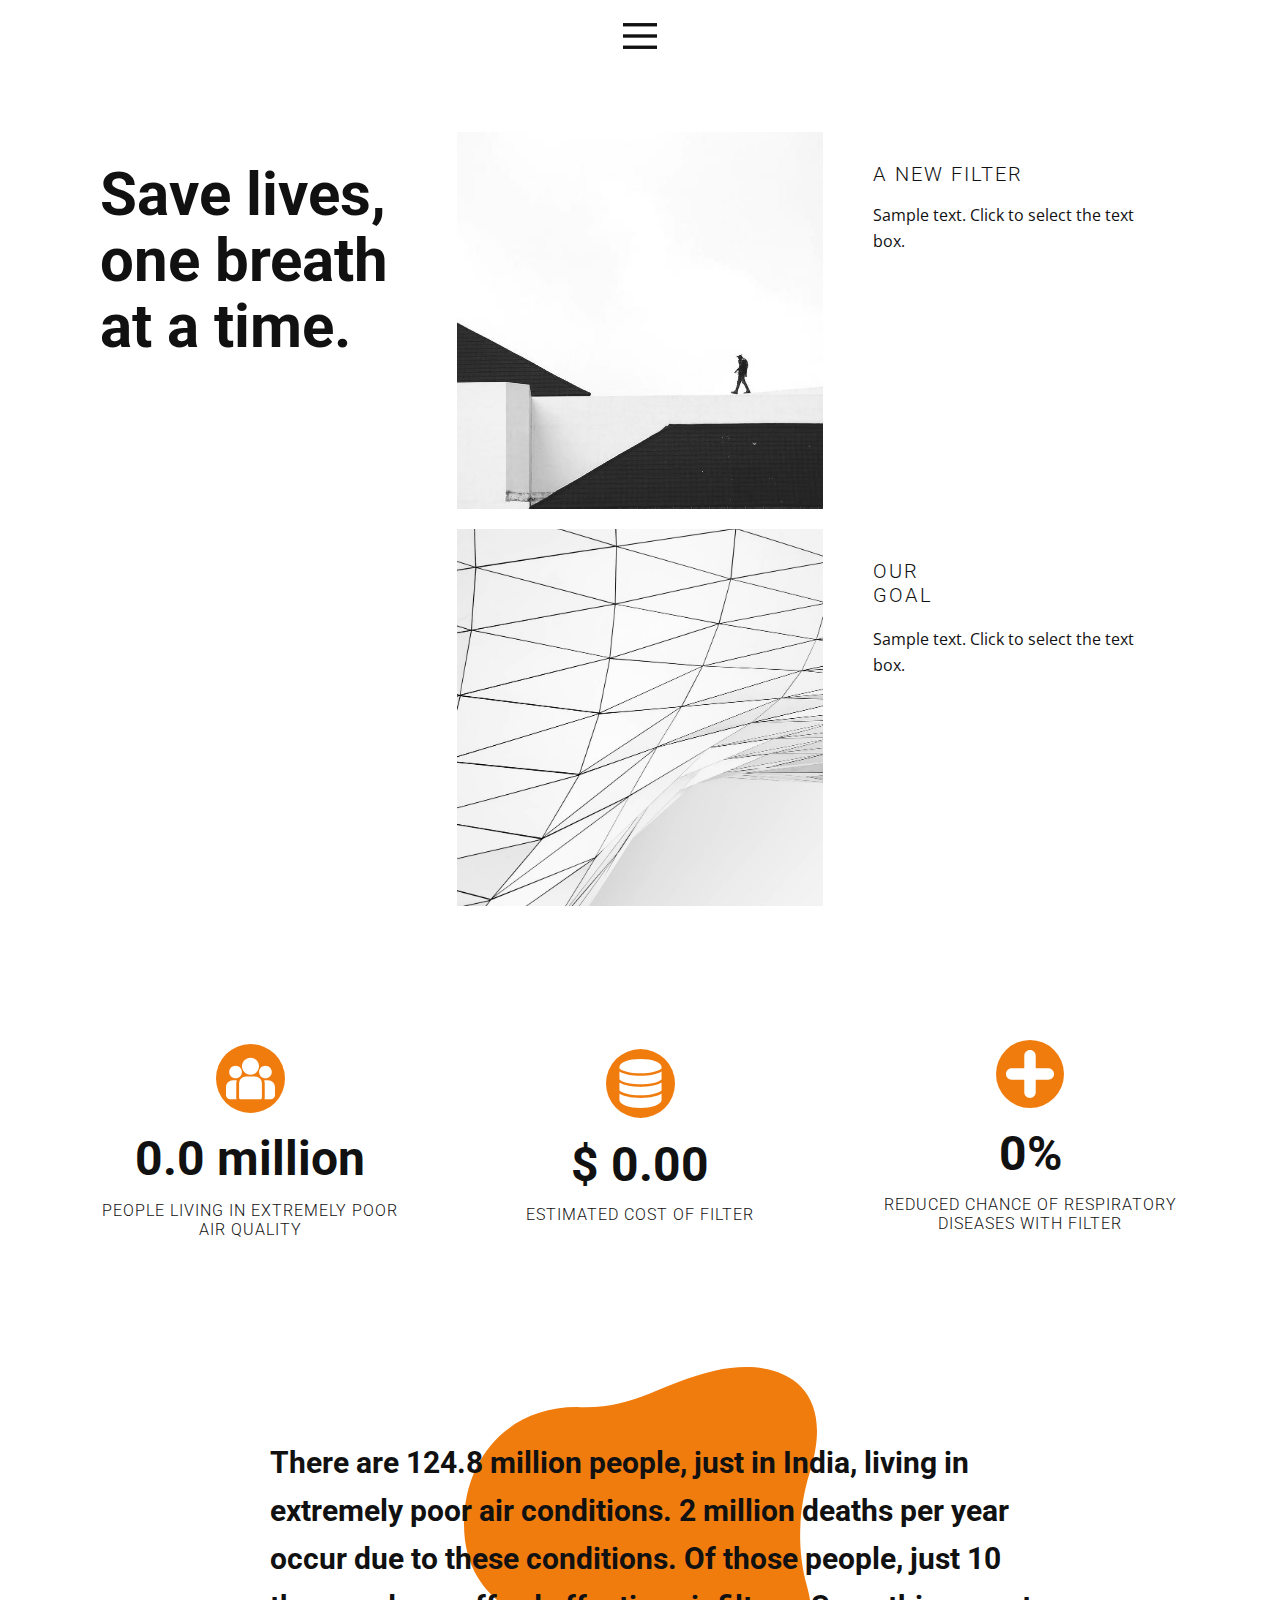
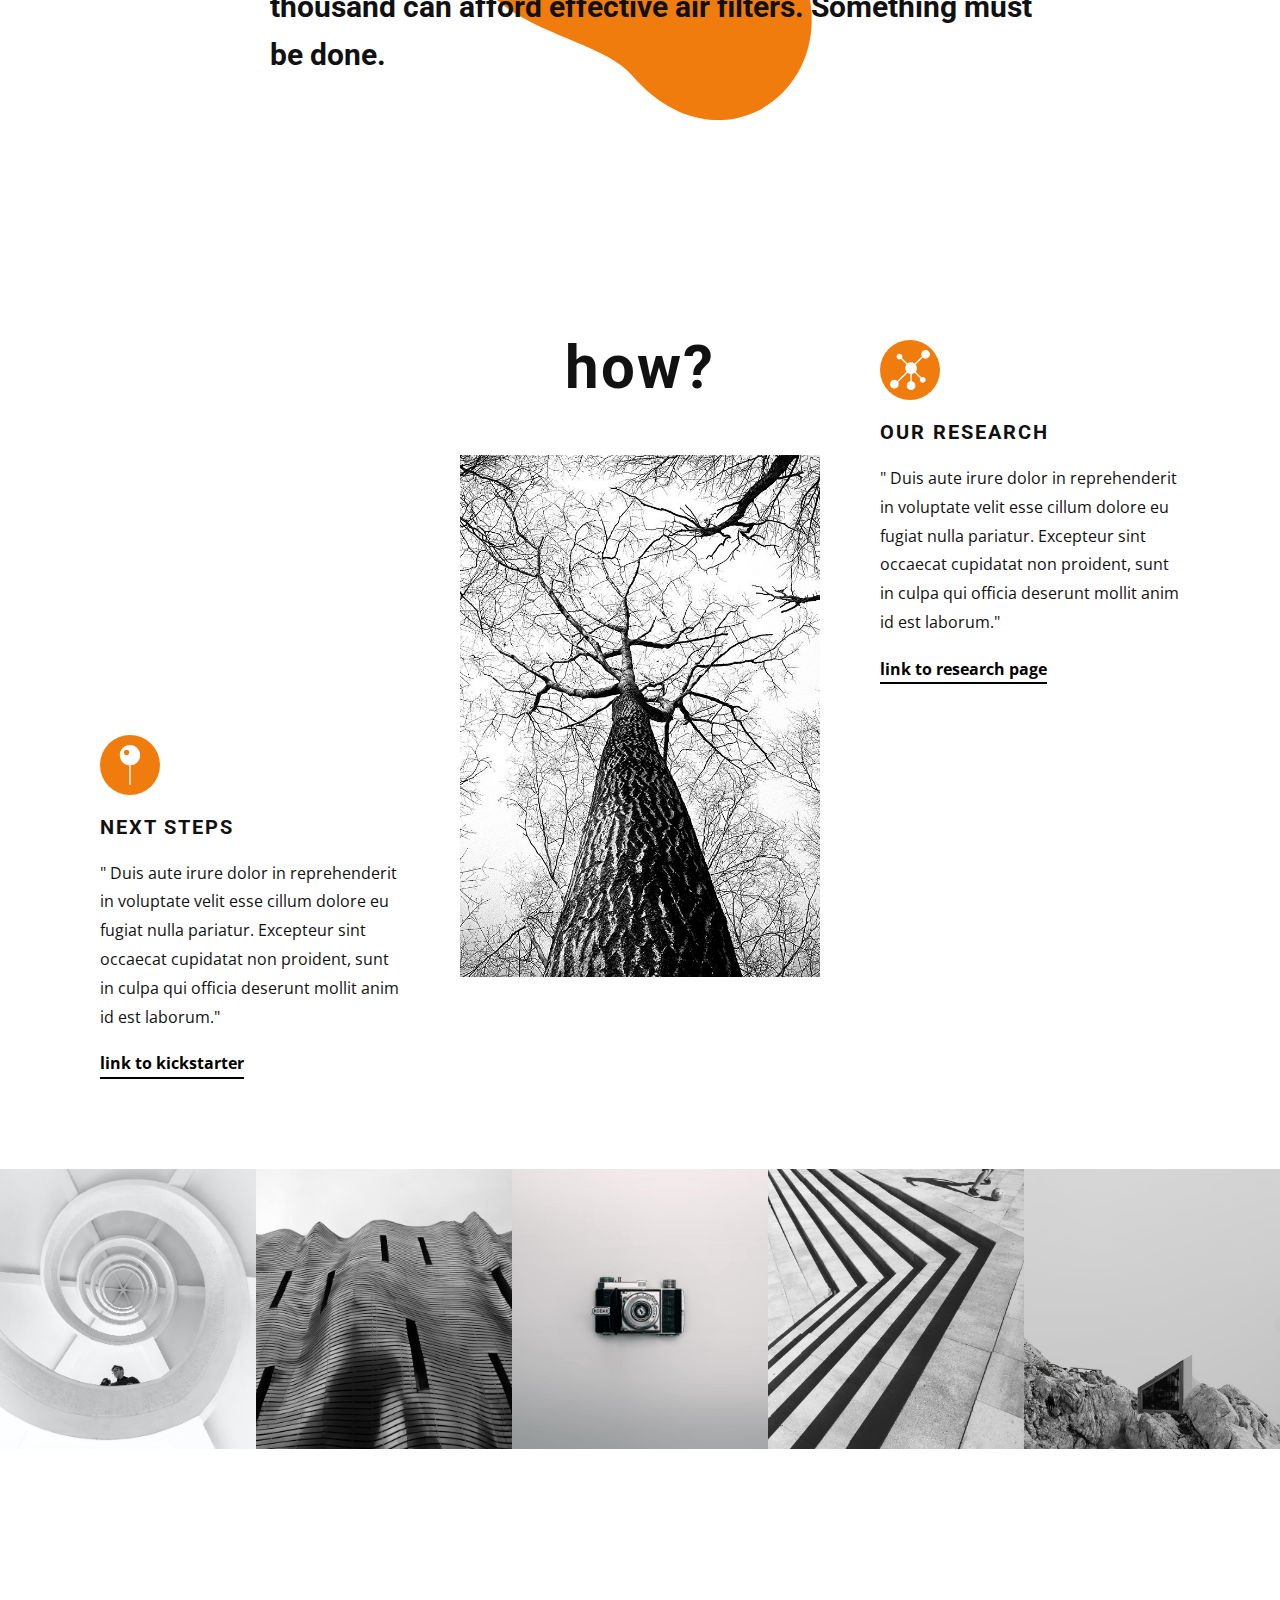
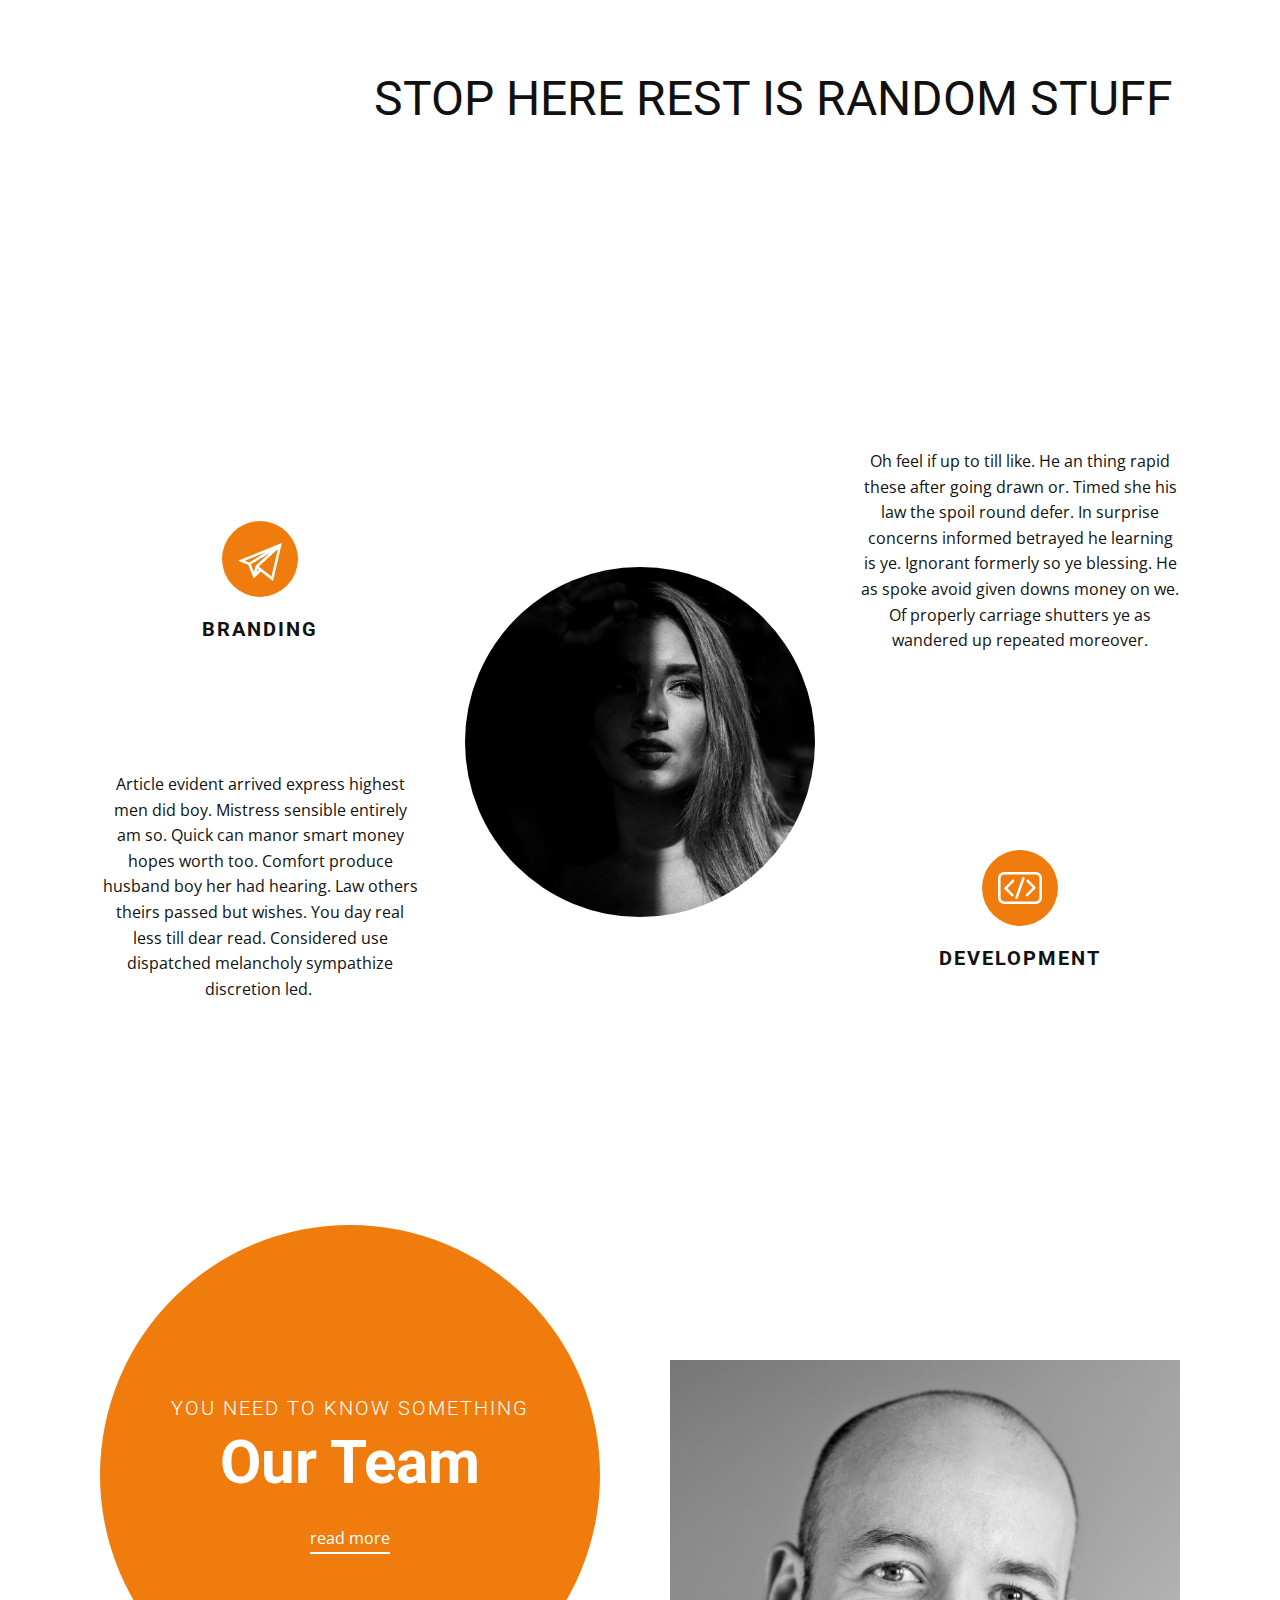
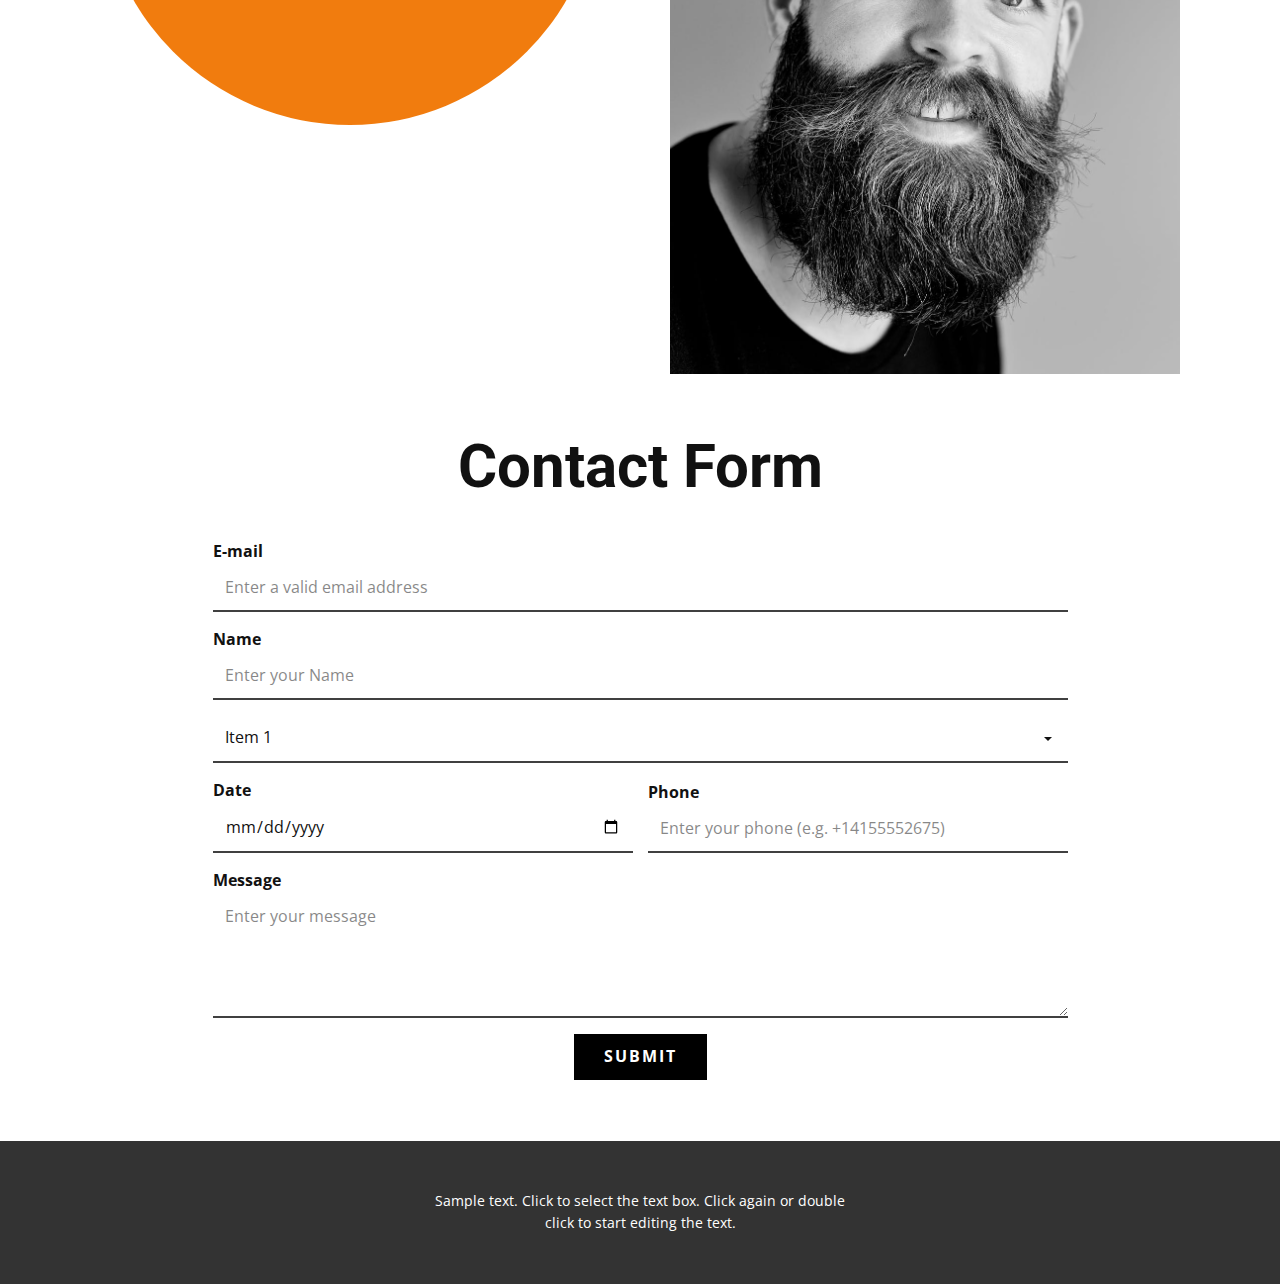
==== commit 1ca9bd5f: "Add files via upload" ====
--- a/index.html
+++ b/index.html
@@ -6,9 +6,9 @@
     <meta name="keywords" content="Boost your brand with these key features, Our Team, testimonials, Contact Form">
     <meta name="description" content="">
     <meta name="page_type" content="np-template-header-footer-from-plugin">
-    <title>Home</title>
+    <title>Home - air filter</title>
     <link rel="stylesheet" href="nicepage.css" media="screen">
-<link rel="stylesheet" href="Home.css" media="screen">
+<link rel="stylesheet" href="Home---air-filter.css" media="screen">
     <script class="u-script" type="text/javascript" src="jquery.js" defer=""></script>
     <script class="u-script" type="text/javascript" src="nicepage.js" defer=""></script>
     <meta name="generator" content="Nicepage 3.11.0, nicepage.com">
@@ -29,23 +29,23 @@
 		"name": "",
 		"url": "index.html"
 }</script>
-    <meta property="og:title" content="Home">
+    <meta property="og:title" content="Home - air filter">
     <meta property="og:type" content="website">
     <meta name="theme-color" content="#0a5bf9">
     <link rel="canonical" href="index.html">
     <meta property="og:url" content="index.html">
   </head>
-  <body data-home-page="Home.html" data-home-page-title="Home" class="u-body"><header class="u-clearfix u-header u-header" id="sec-d12e"><div class="u-clearfix u-sheet u-sheet-1">
+  <body data-home-page="Home---air-filter.html" data-home-page-title="Home - air filter" class="u-body"><header class="u-clearfix u-header u-header" id="sec-d12e"><div class="u-clearfix u-sheet u-valign-middle u-sheet-1">
         <nav class="u-align-left u-menu u-menu-dropdown u-offcanvas u-menu-1" data-responsive-from="XL">
           <div class="menu-collapse">
-            <a class="u-button-style u-nav-link" href="#" style="padding: 4px 0px; font-size: calc(1em + 8px);">
+            <a class="u-button-style u-nav-link" href="#" style="padding: 9px 14px; font-size: calc(1em + 18px);">
               <svg class="u-svg-link" preserveAspectRatio="xMidYMin slice" viewBox="0 0 302 302" style=""><use xmlns:xlink="http://www.w3.org/1999/xlink" xlink:href="#svg-5c50"></use></svg>
               <svg xmlns="http://www.w3.org/2000/svg" xmlns:xlink="http://www.w3.org/1999/xlink" version="1.1" id="svg-5c50" x="0px" y="0px" viewBox="0 0 302 302" style="enable-background:new 0 0 302 302;" xml:space="preserve" class="u-svg-content"><g><rect y="36" width="302" height="30"></rect><rect y="236" width="302" height="30"></rect><rect y="136" width="302" height="30"></rect>
 </g><g></g><g></g><g></g><g></g><g></g><g></g><g></g><g></g><g></g><g></g><g></g><g></g><g></g><g></g><g></g></svg>
             </a>
           </div>
           <div class="u-custom-menu u-nav-container">
-            <ul class="u-nav u-unstyled u-nav-1"><li class="u-nav-item"><a class="u-button-style u-nav-link u-text-active-palette-1-base u-text-hover-palette-2-base" href="Home.html" style="padding: 10px 20px;">Home</a>
+            <ul class="u-nav u-unstyled u-nav-1"><li class="u-nav-item"><a class="u-button-style u-nav-link u-text-active-palette-1-base u-text-hover-palette-2-base" href="Home.html" style="padding: 10px 20px;">Home - air filter</a>
 </li><li class="u-nav-item"><a class="u-button-style u-nav-link u-text-active-palette-1-base u-text-hover-palette-2-base" href="About.html" style="padding: 10px 20px;">About</a>
 </li><li class="u-nav-item"><a class="u-button-style u-nav-link u-text-active-palette-1-base u-text-hover-palette-2-base" href="Contact.html" style="padding: 10px 20px;">Contact</a>
 </li><li class="u-nav-item"><a class="u-button-style u-nav-link u-text-active-palette-1-base u-text-hover-palette-2-base" href="Page-1.html" style="padding: 10px 20px;">Page 1</a>
@@ -61,7 +61,7 @@
             <div class="u-align-center u-black u-container-style u-inner-container-layout u-opacity u-opacity-95 u-sidenav">
               <div class="u-sidenav-overflow">
                 <div class="u-menu-close"></div>
-                <ul class="u-align-center u-nav u-popupmenu-items u-unstyled u-nav-2"><li class="u-nav-item"><a class="u-button-style u-nav-link" href="Home.html">Home</a>
+                <ul class="u-align-center u-nav u-popupmenu-items u-unstyled u-nav-2"><li class="u-nav-item"><a class="u-button-style u-nav-link" href="Home.html">Home - air filter</a>
 </li><li class="u-nav-item"><a class="u-button-style u-nav-link" href="About.html">About</a>
 </li><li class="u-nav-item"><a class="u-button-style u-nav-link" href="Contact.html">Contact</a>
 </li></ul>
@@ -80,78 +80,35 @@
                 <div class="u-layout-col">
                   <div class="u-container-style u-layout-cell u-size-60 u-layout-cell-1">
                     <div class="u-container-layout u-valign-top u-container-layout-1">
-                      <h2 class="u-text u-text-default u-text-1">Boost your brand with these key features</h2>
+                      <h2 class="u-text u-text-default u-text-1">Save lives, one breath at a time.</h2>
                     </div>
                   </div>
                 </div>
               </div>
               <div class="u-size-40 u-size-60-md">
                 <div class="u-layout-col">
-                  <div class="u-size-20">
+                  <div class="u-size-30">
                     <div class="u-layout-row">
                       <div class="u-container-style u-image u-layout-cell u-size-30 u-image-1" data-image-width="1176" data-image-height="750">
                         <div class="u-container-layout u-container-layout-2"></div>
                       </div>
                       <div class="u-align-left u-container-style u-layout-cell u-size-30 u-layout-cell-3">
-                        <div class="u-container-layout u-valign-top u-container-layout-3"><span class="u-icon u-icon-circle u-palette-3-base u-spacing-10 u-icon-1"><svg class="u-svg-link" preserveAspectRatio="xMidYMin slice" viewBox="0 0 60 60" style=""><use xmlns:xlink="http://www.w3.org/1999/xlink" xlink:href="#svg-2e16"></use></svg><svg class="u-svg-content" viewBox="0 0 60 60" x="0px" y="0px" id="svg-2e16" style="enable-background:new 0 0 60 60;"><g><path d="M42.595,0H17.405C14.977,0,13,1.977,13,4.405v51.189C13,58.023,14.977,60,17.405,60h25.189C45.023,60,47,58.023,47,55.595
-		V4.405C47,1.977,45.023,0,42.595,0z M15,8h30v38H15V8z M17.405,2h25.189C43.921,2,45,3.079,45,4.405V6H15V4.405
-		C15,3.079,16.079,2,17.405,2z M42.595,58H17.405C16.079,58,15,56.921,15,55.595V48h30v7.595C45,56.921,43.921,58,42.595,58z"></path><path d="M30,49c-2.206,0-4,1.794-4,4s1.794,4,4,4s4-1.794,4-4S32.206,49,30,49z M30,55c-1.103,0-2-0.897-2-2s0.897-2,2-2
-		s2,0.897,2,2S31.103,55,30,55z"></path><path d="M26,5h4c0.553,0,1-0.447,1-1s-0.447-1-1-1h-4c-0.553,0-1,0.447-1,1S25.447,5,26,5z"></path><path d="M33,5h1c0.553,0,1-0.447,1-1s-0.447-1-1-1h-1c-0.553,0-1,0.447-1,1S32.447,5,33,5z"></path><path d="M56.612,4.569c-0.391-0.391-1.023-0.391-1.414,0s-0.391,1.023,0,1.414c3.736,3.736,3.736,9.815,0,13.552
-		c-0.391,0.391-0.391,1.023,0,1.414c0.195,0.195,0.451,0.293,0.707,0.293s0.512-0.098,0.707-0.293
-		C61.128,16.434,61.128,9.085,56.612,4.569z"></path><path d="M52.401,6.845c-0.391-0.391-1.023-0.391-1.414,0s-0.391,1.023,0,1.414c1.237,1.237,1.918,2.885,1.918,4.639
-		s-0.681,3.401-1.918,4.638c-0.391,0.391-0.391,1.023,0,1.414c0.195,0.195,0.451,0.293,0.707,0.293s0.512-0.098,0.707-0.293
-		c1.615-1.614,2.504-3.764,2.504-6.052S54.017,8.459,52.401,6.845z"></path><path d="M4.802,5.983c0.391-0.391,0.391-1.023,0-1.414s-1.023-0.391-1.414,0c-4.516,4.516-4.516,11.864,0,16.38
-		c0.195,0.195,0.451,0.293,0.707,0.293s0.512-0.098,0.707-0.293c0.391-0.391,0.391-1.023,0-1.414
-		C1.065,15.799,1.065,9.72,4.802,5.983z"></path><path d="M9.013,6.569c-0.391-0.391-1.023-0.391-1.414,0c-1.615,1.614-2.504,3.764-2.504,6.052s0.889,4.438,2.504,6.053
-		c0.195,0.195,0.451,0.293,0.707,0.293s0.512-0.098,0.707-0.293c0.391-0.391,0.391-1.023,0-1.414
-		c-1.237-1.237-1.918-2.885-1.918-4.639S7.775,9.22,9.013,7.983C9.403,7.593,9.403,6.96,9.013,6.569z"></path>
-</g></svg></span>
-                          <h5 class="u-text u-text-2">marketing</h5>
+                        <div class="u-container-layout u-container-layout-3">
+                          <h5 class="u-text u-text-2">A new filter</h5>
                           <p class="u-text u-text-3">Sample text. Click to select the text box.</p>
                         </div>
                       </div>
                     </div>
                   </div>
-                  <div class="u-size-20">
+                  <div class="u-size-30">
                     <div class="u-layout-row">
                       <div class="u-container-style u-image u-layout-cell u-size-30 u-image-2" data-image-width="1000" data-image-height="1500">
                         <div class="u-container-layout u-container-layout-4"></div>
                       </div>
                       <div class="u-align-left u-container-style u-layout-cell u-size-30 u-layout-cell-5">
-                        <div class="u-container-layout u-valign-top u-container-layout-5"><span class="u-icon u-icon-circle u-palette-3-base u-spacing-10 u-icon-2"><svg class="u-svg-link" preserveAspectRatio="xMidYMin slice" viewBox="0 0 54 54" style=""><use xmlns:xlink="http://www.w3.org/1999/xlink" xlink:href="#svg-25b9"></use></svg><svg class="u-svg-content" viewBox="0 0 54 54" x="0px" y="0px" id="svg-25b9" style="enable-background:new 0 0 54 54;"><g><path d="M27,8c-9.374,0-17,7.626-17,17c0,7.112,4.391,13.412,11,15.9V50c0,0.553,0.447,1,1,1h1v2c0,0.553,0.447,1,1,1h6
-		c0.553,0,1-0.447,1-1v-2h1c0.553,0,1-0.447,1-1v-9.1c6.609-2.488,11-8.788,11-15.9C44,15.626,36.374,8,27,8z M30,49
-		c-0.553,0-1,0.447-1,1v2h-4v-2c0-0.553-0.447-1-1-1h-1v-5h8v5H30z M31.688,39.242C31.277,39.377,31,39.761,31,40.192V42h-8v-1.808
-		c0-0.432-0.277-0.815-0.688-0.95C16.145,37.214,12,31.49,12,25c0-8.271,6.729-15,15-15s15,6.729,15,15
-		C42,31.49,37.855,37.214,31.688,39.242z"></path><path d="M27,6c0.553,0,1-0.447,1-1V1c0-0.553-0.447-1-1-1s-1,0.447-1,1v4C26,5.553,26.447,6,27,6z"></path><path d="M51,24h-4c-0.553,0-1,0.447-1,1s0.447,1,1,1h4c0.553,0,1-0.447,1-1S51.553,24,51,24z"></path><path d="M7,24H3c-0.553,0-1,0.447-1,1s0.447,1,1,1h4c0.553,0,1-0.447,1-1S7.553,24,7,24z"></path><path d="M43.264,7.322l-2.828,2.828c-0.391,0.391-0.391,1.023,0,1.414c0.195,0.195,0.451,0.293,0.707,0.293
-		s0.512-0.098,0.707-0.293l2.828-2.828c0.391-0.391,0.391-1.023,0-1.414S43.654,6.932,43.264,7.322z"></path><path d="M12.15,38.436l-2.828,2.828c-0.391,0.391-0.391,1.023,0,1.414c0.195,0.195,0.451,0.293,0.707,0.293
-		s0.512-0.098,0.707-0.293l2.828-2.828c0.391-0.391,0.391-1.023,0-1.414S12.541,38.045,12.15,38.436z"></path><path d="M41.85,38.436c-0.391-0.391-1.023-0.391-1.414,0s-0.391,1.023,0,1.414l2.828,2.828c0.195,0.195,0.451,0.293,0.707,0.293
-		s0.512-0.098,0.707-0.293c0.391-0.391,0.391-1.023,0-1.414L41.85,38.436z"></path><path d="M12.15,11.564c0.195,0.195,0.451,0.293,0.707,0.293s0.512-0.098,0.707-0.293c0.391-0.391,0.391-1.023,0-1.414l-2.828-2.828
-		c-0.391-0.391-1.023-0.391-1.414,0s-0.391,1.023,0,1.414L12.15,11.564z"></path><path d="M27,13c-6.617,0-12,5.383-12,12c0,0.553,0.447,1,1,1s1-0.447,1-1c0-5.514,4.486-10,10-10c0.553,0,1-0.447,1-1
-		S27.553,13,27,13z"></path>
-</g></svg></span>
-                          <h5 class="u-text u-text-4">strategy</h5>
+                        <div class="u-container-layout u-valign-top u-container-layout-5">
+                          <h5 class="u-text u-text-4">our goal</h5>
                           <p class="u-text u-text-5">Sample text. Click to select the text box.</p>
-                        </div>
-                      </div>
-                    </div>
-                  </div>
-                  <div class="u-size-20">
-                    <div class="u-layout-row">
-                      <div class="u-container-style u-image u-layout-cell u-size-30 u-image-3" data-image-width="1125" data-image-height="1500">
-                        <div class="u-container-layout u-container-layout-6"></div>
-                      </div>
-                      <div class="u-align-left u-container-style u-layout-cell u-size-30 u-layout-cell-7">
-                        <div class="u-container-layout u-container-layout-7"><span class="u-icon u-icon-circle u-palette-3-base u-spacing-10 u-icon-3"><svg class="u-svg-link" preserveAspectRatio="xMidYMin slice" viewBox="0 0 60 60" style=""><use xmlns:xlink="http://www.w3.org/1999/xlink" xlink:href="#svg-1f11"></use></svg><svg class="u-svg-content" viewBox="0 0 60 60" x="0px" y="0px" id="svg-1f11" style="enable-background:new 0 0 60 60;"><g><path d="M30,0C13.458,0,0,13.458,0,30s13.458,30,30,30s30-13.458,30-30S46.542,0,30,0z M30,58C14.561,58,2,45.439,2,30
-		S14.561,2,30,2s28,12.561,28,28S45.439,58,30,58z"></path><path d="M31,26.021V15.879c0-0.553-0.448-1-1-1s-1,0.447-1,1v10.142c-1.399,0.364-2.494,1.459-2.858,2.858H19c-0.552,0-1,0.447-1,1
-		s0.448,1,1,1h7.142c0.447,1.72,2,3,3.858,3c2.206,0,4-1.794,4-4C34,28.02,32.72,26.468,31,26.021z M30,31.879c-1.103,0-2-0.897-2-2
-		s0.897-2,2-2s2,0.897,2,2S31.103,31.879,30,31.879z"></path><path d="M30,9.879c0.552,0,1-0.447,1-1v-1c0-0.553-0.448-1-1-1s-1,0.447-1,1v1C29,9.432,29.448,9.879,30,9.879z"></path><path d="M30,49.879c-0.552,0-1,0.447-1,1v1c0,0.553,0.448,1,1,1s1-0.447,1-1v-1C31,50.326,30.552,49.879,30,49.879z"></path><path d="M52,28.879h-1c-0.552,0-1,0.447-1,1s0.448,1,1,1h1c0.552,0,1-0.447,1-1S52.552,28.879,52,28.879z"></path><path d="M9,28.879H8c-0.552,0-1,0.447-1,1s0.448,1,1,1h1c0.552,0,1-0.447,1-1S9.552,28.879,9,28.879z"></path><path d="M44.849,13.615l-0.707,0.707c-0.391,0.391-0.391,1.023,0,1.414c0.195,0.195,0.451,0.293,0.707,0.293
-		s0.512-0.098,0.707-0.293l0.707-0.707c0.391-0.391,0.391-1.023,0-1.414S45.24,13.225,44.849,13.615z"></path><path d="M14.444,44.021l-0.707,0.707c-0.391,0.391-0.391,1.023,0,1.414c0.195,0.195,0.451,0.293,0.707,0.293
-		s0.512-0.098,0.707-0.293l0.707-0.707c0.391-0.391,0.391-1.023,0-1.414S14.834,43.631,14.444,44.021z"></path><path d="M45.556,44.021c-0.391-0.391-1.023-0.391-1.414,0s-0.391,1.023,0,1.414l0.707,0.707c0.195,0.195,0.451,0.293,0.707,0.293
-		s0.512-0.098,0.707-0.293c0.391-0.391,0.391-1.023,0-1.414L45.556,44.021z"></path><path d="M15.151,13.615c-0.391-0.391-1.023-0.391-1.414,0s-0.391,1.023,0,1.414l0.707,0.707c0.195,0.195,0.451,0.293,0.707,0.293
-		s0.512-0.098,0.707-0.293c0.391-0.391,0.391-1.023,0-1.414L15.151,13.615z"></path>
-</g></svg></span>
-                          <h5 class="u-text u-text-6">plan</h5>
-                          <p class="u-text u-text-7">Sample text. Click to select the text box.</p>
                         </div>
                       </div>
                     </div>
@@ -168,14 +125,8 @@
         <div class="u-clearfix u-expanded-width u-gutter-30 u-layout-wrap u-layout-wrap-1">
           <div class="u-gutter-0 u-layout">
             <div class="u-layout-row">
-              <div class="u-align-center u-container-style u-layout-cell u-left-cell u-size-15 u-size-30-md u-layout-cell-1">
-                <div class="u-container-layout u-valign-top-lg u-valign-top-md u-valign-top-sm u-valign-top-xs u-container-layout-1"><span class="u-icon u-icon-circle u-palette-3-base u-spacing-9 u-text-white u-icon-1"><svg class="u-svg-link" preserveAspectRatio="xMidYMin slice" viewBox="0 0 60 60" style=""><use xmlns:xlink="http://www.w3.org/1999/xlink" xlink:href="#svg-a4ec"></use></svg><svg id="svg-a4ec" x="0px" y="0px" viewBox="0 0 60 60" style="enable-background:new 0 0 60 60;" class="u-svg-content"><path d="M48.014,42.889l-9.553-4.776C37.56,37.662,37,36.756,37,35.748v-3.381c0.229-0.28,0.47-0.599,0.719-0.951  c1.239-1.75,2.232-3.698,2.954-5.799C42.084,24.97,43,23.575,43,22v-4c0-0.963-0.36-1.896-1-2.625v-5.319  c0.056-0.55,0.276-3.824-2.092-6.525C37.854,1.188,34.521,0,30,0s-7.854,1.188-9.908,3.53C17.724,6.231,17.944,9.506,18,10.056  v5.319c-0.64,0.729-1,1.662-1,2.625v4c0,1.217,0.553,2.352,1.497,3.109c0.916,3.627,2.833,6.36,3.503,7.237v3.309  c0,0.968-0.528,1.856-1.377,2.32l-8.921,4.866C8.801,44.424,7,47.458,7,50.762V54c0,4.746,15.045,6,23,6s23-1.254,23-6v-3.043  C53,47.519,51.089,44.427,48.014,42.889z"></path><g></g><g></g><g></g><g></g><g></g><g></g><g></g><g></g><g></g><g></g><g></g><g></g><g></g><g></g><g></g></svg></span>
-                  <h3 class="u-text u-text-1" data-animation-name="counter" data-animation-event="scroll" data-animation-duration="3000">16</h3>
-                  <h6 class="u-text u-text-2">People&nbsp;</h6>
-                </div>
-              </div>
-              <div class="u-container-style u-layout-cell u-size-15 u-size-30-md u-layout-cell-2">
-                <div class="u-container-layout u-valign-top-lg u-valign-top-md u-valign-top-sm u-valign-top-xs u-container-layout-2"><span class="u-icon u-icon-circle u-palette-3-base u-spacing-10 u-text-white u-icon-2"><svg class="u-svg-link" preserveAspectRatio="xMidYMin slice" viewBox="0 0 511.999 511.999" style=""><use xmlns:xlink="http://www.w3.org/1999/xlink" xlink:href="#svg-6bbb"></use></svg><svg id="svg-6bbb" x="0px" y="0px" viewBox="0 0 511.999 511.999" style="enable-background:new 0 0 511.999 511.999;" class="u-svg-content"><g><g><path d="M438.09,273.32h-39.596c4.036,11.05,6.241,22.975,6.241,35.404v149.65c0,5.182-0.902,10.156-2.543,14.782h65.461    c24.453,0,44.346-19.894,44.346-44.346v-81.581C512,306.476,478.844,273.32,438.09,273.32z"></path>
+              <div class="u-container-style u-layout-cell u-size-20 u-layout-cell-1">
+                <div class="u-container-layout u-valign-top-lg u-valign-top-md u-valign-top-sm u-valign-top-xs u-container-layout-1"><span class="u-icon u-icon-circle u-palette-3-base u-spacing-10 u-text-white u-icon-1"><svg class="u-svg-link" preserveAspectRatio="xMidYMin slice" viewBox="0 0 511.999 511.999" style=""><use xmlns:xlink="http://www.w3.org/1999/xlink" xlink:href="#svg-6bbb"></use></svg><svg id="svg-6bbb" x="0px" y="0px" viewBox="0 0 511.999 511.999" style="enable-background:new 0 0 511.999 511.999;" class="u-svg-content"><g><g><path d="M438.09,273.32h-39.596c4.036,11.05,6.241,22.975,6.241,35.404v149.65c0,5.182-0.902,10.156-2.543,14.782h65.461    c24.453,0,44.346-19.894,44.346-44.346v-81.581C512,306.476,478.844,273.32,438.09,273.32z"></path>
 </g>
 </g><g><g><path d="M107.265,308.725c0-12.43,2.205-24.354,6.241-35.404H73.91c-40.754,0-73.91,33.156-73.91,73.91v81.581    c0,24.452,19.893,44.346,44.346,44.346h65.462c-1.641-4.628-2.543-9.601-2.543-14.783V308.725z"></path>
 </g>
@@ -188,25 +139,29 @@
 </g><g><g><path d="M412.082,121.689c-36.655,0-66.475,29.82-66.475,66.475c0,11.282,2.833,21.911,7.813,31.227    c7.095,13.276,18.561,23.874,32.467,29.86c8.043,3.462,16.897,5.388,26.195,5.388c36.655,0,66.475-29.82,66.475-66.475    C478.557,151.509,448.737,121.689,412.082,121.689z"></path>
 </g>
 </g><g></g><g></g><g></g><g></g><g></g><g></g><g></g><g></g><g></g><g></g><g></g><g></g><g></g><g></g><g></g></svg></span>
-                  <h3 class="u-align-center u-text u-text-3" data-animation-name="counter" data-animation-event="scroll" data-animation-duration="3000">100,000</h3>
-                  <h6 class="u-align-center u-text u-text-4">people living in extremely poor air quality</h6>
-                </div>
-              </div>
-              <div class="u-container-style u-layout-cell u-size-15 u-size-30-md u-layout-cell-3">
-                <div class="u-container-layout u-valign-middle u-container-layout-3"><span class="u-icon u-icon-circle u-palette-3-base u-spacing-10 u-text-white u-icon-3"><svg class="u-svg-link" preserveAspectRatio="xMidYMin slice" viewBox="0 0 392 392" style=""><use xmlns:xlink="http://www.w3.org/1999/xlink" xlink:href="#svg-aabc"></use></svg><svg id="svg-aabc" x="0px" y="0px" viewBox="0 0 392 392" style="enable-background:new 0 0 392 392;" class="u-svg-content"><g><g><path d="M375.64,248.559L220,248.399v16c-0.022,7.634-6.206,13.818-13.84,13.84h-20.28c-7.582,0.023-13.77-6.059-13.88-13.64v-16    H16.52c-5.962-0.023-11.757-1.973-16.52-5.56v92c0.044,10.254,8.346,18.556,18.6,18.6h354.48    c10.316,0.133,18.787-8.121,18.92-18.437c0-0.001,0-0.002,0-0.003v-92C387.256,246.682,381.525,248.56,375.64,248.559z"></path>
-</g>
-</g><g><g><path d="M373.24,90.439C373.24,90.439,373.24,90.439,373.24,90.439H272v-28.28c-0.011-6.307-2.529-12.351-7-16.8    c-4.449-4.471-10.493-6.989-16.8-7H143.64c-13.255,0-24,10.745-24,24v28.28H18.76C8.521,90.594,0.153,98.801,0,109.039v111.56    c0.022,9.026,7.334,16.338,16.36,16.36H172v-16c0.022-7.635,6.206-13.818,13.84-13.84h20.24c7.597-0.045,13.81,6.043,13.92,13.64    v16h155.52c8.996,0.045,16.348-7.165,16.48-16.16v-111.56C391.956,98.723,383.557,90.395,373.24,90.439z M247.68,90.439H144.32    v-27.6h103.36V90.439z"></path>
-</g>
-</g><g></g><g></g><g></g><g></g><g></g><g></g><g></g><g></g><g></g><g></g><g></g><g></g><g></g><g></g><g></g></svg></span>
-                  <h3 class="u-align-center u-text u-text-5" data-animation-name="counter" data-animation-event="scroll" data-animation-duration="3000">27</h3>
-                  <h6 class="u-align-center u-text u-text-6">Successful Cases</h6>
-                </div>
-              </div>
-              <div class="u-container-style u-layout-cell u-right-cell u-size-15 u-size-30-md u-layout-cell-4">
-                <div class="u-container-layout u-valign-middle-xl u-valign-top-lg u-valign-top-md u-valign-top-sm u-valign-top-xs u-container-layout-4"><span class="u-icon u-icon-circle u-palette-3-base u-spacing-10 u-text-white u-icon-4"><svg class="u-svg-link" preserveAspectRatio="xMidYMin slice" viewBox="0 0 30.928 30.928" style=""><use xmlns:xlink="http://www.w3.org/1999/xlink" xlink:href="#svg-e896"></use></svg><svg id="svg-e896" x="0px" y="0px" viewBox="0 0 30.928 30.928" style="enable-background:new 0 0 30.928 30.928;" class="u-svg-content"><g><path d="M24.791,4.451c0.02-0.948-0.016-1.547-0.016-1.547l-9.264-0.007l0,0h-0.047h-0.047l0,0L6.152,2.904   c0,0-0.035,0.599-0.015,1.547H0v1.012c0,0.231,0.039,5.68,3.402,8.665C4.805,15.373,6.555,15.999,8.618,16   c0.312,0,0.633-0.021,0.958-0.049c1.172,1.605,2.526,2.729,4.049,3.289v4.445H9.154v2.784H7.677v1.561h7.74h0.094h7.74V26.47   h-1.478v-2.784h-4.471v-4.445c1.522-0.56,2.877-1.684,4.049-3.289C21.678,15.98,21.999,16,22.311,16   c2.062-0.002,3.812-0.627,5.215-1.873c3.363-2.985,3.402-8.434,3.402-8.665V4.451H24.791z M4.752,12.619   c-1.921-1.7-2.489-4.61-2.657-6.144h4.158c0.176,1.911,0.59,4.292,1.545,6.385c0.175,0.384,0.359,0.748,0.547,1.104   C6.912,13.909,5.706,13.462,4.752,12.619z M26.176,12.619c-0.953,0.844-2.16,1.29-3.592,1.345c0.188-0.355,0.372-0.72,0.547-1.104   c0.955-2.093,1.369-4.474,1.544-6.385h4.158C28.665,8.008,28.098,10.918,26.176,12.619z"></path>
-</g><g></g><g></g><g></g><g></g><g></g><g></g><g></g><g></g><g></g><g></g><g></g><g></g><g></g><g></g><g></g></svg></span>
-                  <h3 class="u-align-center u-text u-text-7" data-animation-name="counter" data-animation-event="scroll" data-animation-duration="3000">14</h3>
-                  <h6 class="u-align-center u-text u-text-8">Specialists</h6>
+                  <h3 class="u-align-center u-text u-text-1" data-animation-name="counter" data-animation-event="scroll" data-animation-duration="6000" data-animation-delay="0">124.8 million</h3>
+                  <h6 class="u-align-center u-text u-text-2">people living in extremely poor air quality</h6>
+                </div>
+              </div>
+              <div class="u-container-style u-layout-cell u-size-20 u-layout-cell-2">
+                <div class="u-container-layout u-valign-middle u-container-layout-2"><span class="u-icon u-icon-circle u-palette-3-base u-spacing-10 u-icon-2"><svg class="u-svg-link" preserveAspectRatio="xMidYMin slice" viewBox="0 0 58.201 58.201" style=""><use xmlns:xlink="http://www.w3.org/1999/xlink" xlink:href="#svg-9319"></use></svg><svg class="u-svg-content" viewBox="0 0 58.201 58.201" x="0px" y="0px" id="svg-9319" style="enable-background:new 0 0 58.201 58.201;"><g><path d="M31.707,33.07c-0.87,0.027-1.74,0.042-2.606,0.042c-0.869,0-1.742-0.014-2.614-0.042
+		c-7.341-0.201-13.191-1.238-17.403-2.717C7.104,29.685,5.409,28.899,4.1,28v7.111v0.5v0.5V37.4c2.846,2.971,12.394,5.711,25,5.711
+		s22.154-2.74,25-5.711v-1.289v-0.5v-0.5V28c-1.318,0.905-3.028,1.697-5.025,2.367C44.865,31.839,39.027,32.87,31.707,33.07z"></path><path d="M4.1,14.889V22v0.5V23v1.289c2.638,2.754,11.033,5.31,22.286,5.668c0.115,0.004,0.233,0.005,0.349,0.008
+		c0.326,0.009,0.651,0.018,0.982,0.023C28.174,29.996,28.635,30,29.1,30s0.926-0.004,1.383-0.011
+		c0.33-0.005,0.656-0.014,0.982-0.023c0.116-0.003,0.234-0.005,0.349-0.008c11.253-0.359,19.648-2.915,22.286-5.668V23v-0.5V22
+		v-7.111C49.233,18.232,38.944,20,29.1,20S8.968,18.232,4.1,14.889z"></path><path d="M53.965,8.542C52.843,4.241,44.215,0,29.1,0C14.023,0,5.404,4.22,4.247,8.51C4.162,8.657,4.1,8.818,4.1,9v0.5v1.806
+		C6.937,14.267,16.417,17,29.1,17s22.164-2.733,25-5.694V9.5V9C54.1,8.832,54.044,8.681,53.965,8.542z"></path><path d="M4.1,41v8.201c0,0.162,0.043,0.315,0.117,0.451c1.181,4.895,11.747,8.549,24.883,8.549c13.106,0,23.655-3.639,24.875-8.516
+		c0.08-0.144,0.125-0.309,0.125-0.484v-8.199c-4.135,2.911-12.655,5.199-25,5.199C16.754,46.201,8.234,43.911,4.1,41z"></path>
+</g></svg></span>
+                  <h3 class="u-align-center u-text u-text-3" data-animation-name="counter" data-animation-event="scroll" data-animation-duration="6000" data-animation-delay="0">$ 0.83</h3>
+                  <h6 class="u-align-center u-text u-text-4">Estimated cost of filter</h6>
+                </div>
+              </div>
+              <div class="u-container-style u-layout-cell u-right-cell u-size-20 u-layout-cell-3">
+                <div class="u-container-layout u-valign-middle-xl u-valign-top-lg u-valign-top-md u-valign-top-sm u-valign-top-xs u-container-layout-3"><span class="u-icon u-icon-circle u-palette-3-base u-spacing-10 u-icon-3"><svg class="u-svg-link" preserveAspectRatio="xMidYMin slice" viewBox="0 0 42 42" style=""><use xmlns:xlink="http://www.w3.org/1999/xlink" xlink:href="#svg-1b56"></use></svg><svg class="u-svg-content" viewBox="0 0 42 42" x="0px" y="0px" id="svg-1b56" style="enable-background:new 0 0 42 42;"><path d="M37.059,16H26V4.941C26,2.224,23.718,0,21,0s-5,2.224-5,4.941V16H4.941C2.224,16,0,18.282,0,21s2.224,5,4.941,5H16v11.059
+	C16,39.776,18.282,42,21,42s5-2.224,5-4.941V26h11.059C39.776,26,42,23.718,42,21S39.776,16,37.059,16z"></path></svg></span>
+                  <h3 class="u-align-center u-text u-text-5" data-animation-name="counter" data-animation-event="scroll" data-animation-duration="6000" data-animation-delay="0">78%</h3>
+                  <h6 class="u-align-center u-text u-text-6">reduced chance of respiratory diseases with filter</h6>
                 </div>
               </div>
             </div>
@@ -223,13 +178,118 @@
         </div>
         <div class="u-container-style u-expanded-width-md u-expanded-width-sm u-expanded-width-xs u-group u-shape-rectangle u-group-1">
           <div class="u-container-layout u-container-layout-1">
-            <p class="u-custom-font u-heading-font u-text u-text-default u-text-1">We help to capitalize on low hanging fruit to identify a ballpark value added activity to beta test.&nbsp;<br><b>Nanotechnology</b>&nbsp;immersion along the information highway will close the loop on focusing on the line.
-            </p>
-          </div>
-        </div>
-      </div>
-    </section>
-    <section class="u-align-center u-clearfix u-section-4" id="carousel_b865">
+            <p class="u-custom-font u-heading-font u-text u-text-default u-text-1">There are 124.8 million people, just in India, living in extremely poor air conditions. 2 million deaths per year occur due to these conditions. Of those people, just 10 thousand can afford effective air filters. Something must be done.</p>
+          </div>
+        </div>
+      </div>
+    </section>
+    <section class="u-clearfix u-section-4" id="carousel_c8fc">
+      <div class="u-clearfix u-sheet u-sheet-1">
+        <div class="u-clearfix u-expanded-width u-gutter-30 u-layout-wrap u-layout-wrap-1">
+          <div class="u-gutter-0 u-layout">
+            <div class="u-layout-row">
+              <div class="u-size-20 u-size-30-md">
+                <div class="u-layout-col">
+                  <div class="u-align-left u-container-style u-layout-cell u-left-cell u-size-60 u-layout-cell-1">
+                    <div class="u-container-layout u-valign-bottom u-container-layout-1"><span class="u-icon u-icon-circle u-palette-3-base u-spacing-10 u-icon-1"><svg class="u-svg-link" preserveAspectRatio="xMidYMin slice" viewBox="0 0 59 59" style=""><use xmlns:xlink="http://www.w3.org/1999/xlink" xlink:href="#svg-1670"></use></svg><svg class="u-svg-content" viewBox="0 0 59 59" x="0px" y="0px" id="svg-1670" style="enable-background:new 0 0 59 59;"><path d="M44.5,15c0-8.271-6.729-15-15-15s-15,6.729-15,15c0,7.934,6.195,14.431,14,14.949V58c0,0.553,0.448,1,1,1s1-0.447,1-1
+	V29.949C38.305,29.431,44.5,22.934,44.5,15z M24.5,15c-2.206,0-4-1.794-4-4s1.794-4,4-4s4,1.794,4,4S26.706,15,24.5,15z"></path></svg></span>
+                      <h4 class="u-text u-text-1">next steps</h4>
+                      <p class="u-text u-text-2">" Duis aute irure dolor in reprehenderit in voluptate velit esse cillum dolore eu fugiat nulla pariatur. Excepteur sint occaecat cupidatat non proident, sunt in culpa qui officia deserunt mollit anim id est laborum."</p>
+                      <a href="https://google.com" class="u-active-none u-border-2 u-border-black u-btn u-btn-rectangle u-button-style u-hover-none u-none u-btn-1">link to kickstarter</a>
+                    </div>
+                  </div>
+                </div>
+              </div>
+              <div class="u-size-20 u-size-30-md">
+                <div class="u-layout-col">
+                  <div class="u-align-center u-container-style u-layout-cell u-size-60 u-layout-cell-2">
+                    <div class="u-container-layout">
+                      <h2 class="u-text u-text-3">how?</h2>
+                      <img class="u-expanded-width u-image u-image-1" src="images/992b307af06d7de9c7dbaf3bb44fe847aa47e33f9b6a3e51da69652a354fda4a629e77ffba29e9cf60233167a9867a3b19bd1ba3f2156c2233751e_1280.jpg" data-image-width="150" data-image-height="112">
+                    </div>
+                  </div>
+                </div>
+              </div>
+              <div class="u-size-20 u-size-60-md">
+                <div class="u-layout-col">
+                  <div class="u-align-left u-container-style u-layout-cell u-right-cell u-size-60 u-layout-cell-3">
+                    <div class="u-container-layout u-container-layout-3"><span class="u-icon u-icon-circle u-palette-3-base u-spacing-10 u-icon-2"><svg class="u-svg-link" preserveAspectRatio="xMidYMin slice" viewBox="0 0 55 55" style=""><use xmlns:xlink="http://www.w3.org/1999/xlink" xlink:href="#svg-8694"></use></svg><svg class="u-svg-content" viewBox="0 0 55 55" x="0px" y="0px" id="svg-8694" style="enable-background:new 0 0 55 55;"><path d="M49,0c-3.309,0-6,2.691-6,6c0,1.035,0.263,2.009,0.726,2.86l-9.829,9.829C32.542,17.634,30.846,17,29,17
+	s-3.542,0.634-4.898,1.688l-7.669-7.669C16.785,10.424,17,9.74,17,9c0-2.206-1.794-4-4-4S9,6.794,9,9s1.794,4,4,4
+	c0.74,0,1.424-0.215,2.019-0.567l7.669,7.669C21.634,21.458,21,23.154,21,25s0.634,3.542,1.688,4.897L10.024,42.562
+	C8.958,41.595,7.549,41,6,41c-3.309,0-6,2.691-6,6s2.691,6,6,6s6-2.691,6-6c0-1.035-0.263-2.009-0.726-2.86l12.829-12.829
+	c1.106,0.86,2.44,1.436,3.898,1.619v10.16c-2.833,0.478-5,2.942-5,5.91c0,3.309,2.691,6,6,6s6-2.691,6-6c0-2.967-2.167-5.431-5-5.91
+	v-10.16c1.458-0.183,2.792-0.759,3.898-1.619l7.669,7.669C41.215,39.576,41,40.26,41,41c0,2.206,1.794,4,4,4s4-1.794,4-4
+	s-1.794-4-4-4c-0.74,0-1.424,0.215-2.019,0.567l-7.669-7.669C36.366,28.542,37,26.846,37,25s-0.634-3.542-1.688-4.897l9.665-9.665
+	C46.042,11.405,47.451,12,49,12c3.309,0,6-2.691,6-6S52.309,0,49,0z"></path></svg></span>
+                      <h4 class="u-text u-text-4">our research</h4>
+                      <p class="u-text u-text-5">" Duis aute irure dolor in reprehenderit in voluptate velit esse cillum dolore eu fugiat nulla pariatur. Excepteur sint occaecat cupidatat non proident, sunt in culpa qui officia deserunt mollit anim id est laborum."</p>
+                      <a href="https://google.com" class="u-active-none u-border-2 u-border-black u-btn u-btn-rectangle u-button-style u-hover-none u-none u-btn-2">link to research page</a>
+                    </div>
+                  </div>
+                </div>
+              </div>
+            </div>
+          </div>
+        </div>
+      </div>
+    </section>
+    <section class="u-align-center u-clearfix u-section-5" id="carousel_f79c">
+      <div class="u-expanded-width u-gallery u-layout-grid u-lightbox u-show-text-on-hover u-gallery-1">
+        <div class="u-gallery-inner u-gallery-inner-1">
+          <div class="u-effect-fade u-gallery-item">
+            <div class="u-back-slide" data-image-width="1266" data-image-height="1500">
+              <img class="u-back-image u-expanded" src="images/pexels-photo-2425025.jpeg">
+            </div>
+            <div class="u-over-slide u-shading u-over-slide-1">
+              <h3 class="u-gallery-heading"></h3>
+              <p class="u-gallery-text"></p>
+            </div>
+          </div>
+          <div class="u-effect-fade u-gallery-item">
+            <div class="u-back-slide" data-image-width="1125" data-image-height="750">
+              <img class="u-back-image u-expanded" src="images/pexels-photo-3104234.jpeg">
+            </div>
+            <div class="u-over-slide u-shading u-over-slide-2">
+              <h3 class="u-gallery-heading"></h3>
+              <p class="u-gallery-text"></p>
+            </div>
+          </div>
+          <div class="u-effect-fade u-gallery-item">
+            <div class="u-back-slide" data-image-width="1500" data-image-height="1500">
+              <img class="u-back-image u-expanded" src="images/pexels-photo-1203819.jpeg">
+            </div>
+            <div class="u-over-slide u-shading u-over-slide-3">
+              <h3 class="u-gallery-heading"></h3>
+              <p class="u-gallery-text"></p>
+            </div>
+          </div>
+          <div class="u-effect-fade u-gallery-item">
+            <div class="u-back-slide" data-image-width="809" data-image-height="1080">
+              <img class="u-back-image u-expanded" src="images/pexels-photo-3193889.jpeg">
+            </div>
+            <div class="u-over-slide u-shading u-over-slide-4">
+              <h3 class="u-gallery-heading"></h3>
+              <p class="u-gallery-text"></p>
+            </div>
+          </div>
+          <div class="u-effect-fade u-gallery-item u-gallery-item-5" data-image-width="2000" data-image-height="1333">
+            <div class="u-back-slide" data-image-width="1038" data-image-height="1080">
+              <img class="u-back-image u-expanded" src="images/pexels-photo-3312555.jpeg">
+            </div>
+            <div class="u-over-slide u-shading u-over-slide-5">
+              <h3 class="u-gallery-heading" style="background-image: none;"></h3>
+              <p class="u-gallery-text" style="background-image: none;"></p>
+            </div>
+          </div>
+        </div>
+      </div>
+    </section>
+    <section class="u-clearfix u-section-6" id="sec-51a4">
+      <div class="u-clearfix u-sheet u-valign-middle u-sheet-1">
+        <h1 class="u-text u-text-default u-text-1">STOP HERE REST IS RANDOM STUFF</h1>
+      </div>
+    </section>
+    <section class="u-align-center u-clearfix u-section-7" id="carousel_b865">
       <div class="u-clearfix u-sheet u-sheet-1">
         <div class="u-clearfix u-expanded-width u-gutter-0 u-layout-wrap u-layout-wrap-1">
           <div class="u-gutter-0 u-layout">
@@ -277,83 +337,7 @@
         </div>
       </div>
     </section>
-    <section class="u-align-center-md u-align-center-sm u-align-center-xs u-clearfix u-white u-section-5" id="carousel_d6e9">
-      <div class="u-clearfix u-sheet u-valign-middle-md u-valign-middle-sm u-valign-middle-xs u-sheet-1">
-        <div class="u-clearfix u-disable-padding u-expanded-width-lg u-expanded-width-xl u-gutter-0 u-layout-wrap u-layout-wrap-1">
-          <div class="u-gutter-0 u-layout">
-            <div class="u-layout-row">
-              <div class="u-container-style u-image u-image-contain u-layout-cell u-left-cell u-size-12 u-size-60-md u-image-1">
-                <div class="u-container-layout u-valign-middle u-container-layout-1" src=""></div>
-              </div>
-              <div class="u-align-center u-container-style u-image u-image-contain u-layout-cell u-size-12 u-size-60-md u-image-2">
-                <div class="u-container-layout u-valign-middle u-container-layout-2" src=""></div>
-              </div>
-              <div class="u-container-style u-image u-image-contain u-layout-cell u-size-12 u-size-60-md u-image-3">
-                <div class="u-container-layout u-valign-middle u-container-layout-3" src=""></div>
-              </div>
-              <div class="u-container-style u-image u-image-contain u-layout-cell u-size-12 u-size-60-md u-image-4">
-                <div class="u-container-layout u-valign-middle u-container-layout-4" src=""></div>
-              </div>
-              <div class="u-container-style u-image u-image-contain u-layout-cell u-size-12 u-size-60-md u-image-5">
-                <div class="u-container-layout u-valign-middle u-container-layout-5" src=""></div>
-              </div>
-            </div>
-          </div>
-        </div>
-      </div>
-    </section>
-    <section class="u-align-center u-clearfix u-section-6" id="carousel_f79c">
-      <div class="u-expanded-width u-gallery u-layout-grid u-lightbox u-show-text-on-hover u-gallery-1">
-        <div class="u-gallery-inner u-gallery-inner-1">
-          <div class="u-effect-fade u-gallery-item">
-            <div class="u-back-slide" data-image-width="1266" data-image-height="1500">
-              <img class="u-back-image u-expanded" src="images/pexels-photo-2425025.jpeg">
-            </div>
-            <div class="u-over-slide u-shading u-over-slide-1">
-              <h3 class="u-gallery-heading"></h3>
-              <p class="u-gallery-text"></p>
-            </div>
-          </div>
-          <div class="u-effect-fade u-gallery-item">
-            <div class="u-back-slide" data-image-width="1125" data-image-height="750">
-              <img class="u-back-image u-expanded" src="images/pexels-photo-3104234.jpeg">
-            </div>
-            <div class="u-over-slide u-shading u-over-slide-2">
-              <h3 class="u-gallery-heading"></h3>
-              <p class="u-gallery-text"></p>
-            </div>
-          </div>
-          <div class="u-effect-fade u-gallery-item">
-            <div class="u-back-slide" data-image-width="1500" data-image-height="1500">
-              <img class="u-back-image u-expanded" src="images/pexels-photo-1203819.jpeg">
-            </div>
-            <div class="u-over-slide u-shading u-over-slide-3">
-              <h3 class="u-gallery-heading"></h3>
-              <p class="u-gallery-text"></p>
-            </div>
-          </div>
-          <div class="u-effect-fade u-gallery-item">
-            <div class="u-back-slide" data-image-width="809" data-image-height="1080">
-              <img class="u-back-image u-expanded" src="images/pexels-photo-3193889.jpeg">
-            </div>
-            <div class="u-over-slide u-shading u-over-slide-4">
-              <h3 class="u-gallery-heading"></h3>
-              <p class="u-gallery-text"></p>
-            </div>
-          </div>
-          <div class="u-effect-fade u-gallery-item u-gallery-item-5" data-image-width="2000" data-image-height="1333">
-            <div class="u-back-slide" data-image-width="1038" data-image-height="1080">
-              <img class="u-back-image u-expanded" src="images/pexels-photo-3312555.jpeg">
-            </div>
-            <div class="u-over-slide u-shading u-over-slide-5">
-              <h3 class="u-gallery-heading" style="background-image: none;"></h3>
-              <p class="u-gallery-text" style="background-image: none;"></p>
-            </div>
-          </div>
-        </div>
-      </div>
-    </section>
-    <section class="u-clearfix u-section-7" id="carousel_b5a2">
+    <section class="u-clearfix u-section-8" id="carousel_b5a2">
       <div class="u-clearfix u-sheet u-sheet-1">
         <div class="u-clearfix u-expanded-width u-layout-wrap u-layout-wrap-1">
           <div class="u-layout">
@@ -379,50 +363,6 @@
         </div>
       </div>
     </section>
-    <section class="u-clearfix u-section-8" id="carousel_c8fc">
-      <div class="u-clearfix u-sheet u-sheet-1">
-        <div class="u-clearfix u-expanded-width u-gutter-30 u-layout-wrap u-layout-wrap-1">
-          <div class="u-gutter-0 u-layout">
-            <div class="u-layout-row">
-              <div class="u-size-20 u-size-30-md">
-                <div class="u-layout-col">
-                  <div class="u-align-left u-container-style u-layout-cell u-left-cell u-size-60 u-layout-cell-1">
-                    <div class="u-container-layout u-valign-bottom u-container-layout-1"><span class="u-icon u-icon-circle u-palette-3-base u-spacing-20 u-icon-1"><svg class="u-svg-link" preserveAspectRatio="xMidYMin slice" viewBox="0 0 512 512" style=""><use xmlns:xlink="http://www.w3.org/1999/xlink" xlink:href="#svg-3868"></use></svg><svg class="u-svg-content" viewBox="0 0 512 512" id="svg-3868"><g id="_x31__1_"><path d="m376 512v-512h-99.902l-3.56 9.932c-9.419 26.294-27.202 49.746-52.837 69.697-26.528 20.684-51.211 34.849-73.359 42.1l-10.342 3.383v114.771l19.702-6.519c36.387-12.012 69.448-29.268 98.672-51.445v330.081z"></path>
-</g></svg></span>
-                      <h4 class="u-text u-text-1">nina larson</h4>
-                      <p class="u-text u-text-2">" Duis aute irure dolor in reprehenderit in voluptate velit esse cillum dolore eu fugiat nulla pariatur. Excepteur sint occaecat cupidatat non proident, sunt in culpa qui officia deserunt mollit anim id est laborum."</p>
-                      <a href="https://nicepage.com/k/prescription-medicine-html-templates" class="u-active-none u-border-2 u-border-black u-btn u-btn-rectangle u-button-style u-hover-none u-none u-btn-1">learn more</a>
-                    </div>
-                  </div>
-                </div>
-              </div>
-              <div class="u-size-20 u-size-30-md">
-                <div class="u-layout-col">
-                  <div class="u-align-center u-container-style u-layout-cell u-size-60 u-layout-cell-2">
-                    <div class="u-container-layout">
-                      <h2 class="u-text u-text-3">testimonials</h2>
-                      <img class="u-expanded-width u-image u-image-1" src="images/pexels-photo-6470281.jpeg" data-image-width="1001" data-image-height="1500">
-                    </div>
-                  </div>
-                </div>
-              </div>
-              <div class="u-size-20 u-size-60-md">
-                <div class="u-layout-col">
-                  <div class="u-align-left u-container-style u-layout-cell u-right-cell u-size-60 u-layout-cell-3">
-                    <div class="u-container-layout u-container-layout-3"><span class="u-icon u-icon-circle u-palette-3-base u-spacing-20 u-icon-2"><svg class="u-svg-link" preserveAspectRatio="xMidYMin slice" viewBox="0 0 512 512" style=""><use xmlns:xlink="http://www.w3.org/1999/xlink" xlink:href="#svg-e211"></use></svg><svg class="u-svg-content" viewBox="0 0 512 512" id="svg-e211"><g id="_x32_"><path d="m436.879 148.037c0-73.682-52.808-148.037-170.786-148.037-105.308 0-166.875 53.555-178.067 154.878l-1.67 15.103 124.336 12.114 1.025-15.439c3.545-53.467 28.286-60.674 52.031-60.674 32.285 0 48.647 16.348 48.647 48.589 0 94.33-216.104 166.375-235.43 340.774l-1.844 16.655h361.758v-117.107h-171.797c54.405-60.11 171.797-126.067 171.797-246.856z"></path>
-</g></svg></span>
-                      <h4 class="u-text u-text-4">nora perry</h4>
-                      <p class="u-text u-text-5">" Duis aute irure dolor in reprehenderit in voluptate velit esse cillum dolore eu fugiat nulla pariatur. Excepteur sint occaecat cupidatat non proident, sunt in culpa qui officia deserunt mollit anim id est laborum."</p>
-                      <a href="https://nicepage.com/k/offer-html-templates" class="u-active-none u-border-2 u-border-black u-btn u-btn-rectangle u-button-style u-hover-none u-none u-btn-2">learn more</a>
-                    </div>
-                  </div>
-                </div>
-              </div>
-            </div>
-          </div>
-        </div>
-      </div>
-    </section>
     <section class="u-align-center u-clearfix u-section-9" id="carousel_354e">
       <div class="u-clearfix u-sheet u-sheet-1">
         <h2 class="u-text u-text-1">Contact Form</h2>
@@ -449,7 +389,7 @@
             </div>
             <div class="u-form-date u-form-group u-form-partition-factor-2 u-form-group-4">
               <label for="date-4441" class="u-label u-label-4">Date</label>
-              <input type="date" placeholder="MM/DD/YYYY" id="date-4441" name="date" class="u-border-2 u-border-grey-75 u-border-no-left u-border-no-right u-border-no-top u-input u-input-rectangle" required="">
+              <input type="date" placeholder="" id="date-4441" name="date" class="u-border-2 u-border-grey-75 u-border-no-left u-border-no-right u-border-no-top u-input u-input-rectangle" required="">
             </div>
             <div class="u-form-group u-form-partition-factor-2 u-form-phone u-form-group-5">
               <label for="phone-447e" class="u-label u-label-5">Phone</label>
@@ -475,16 +415,5 @@
     <footer class="u-align-center u-clearfix u-footer u-grey-80 u-footer" id="sec-de31"><div class="u-clearfix u-sheet u-sheet-1">
         <p class="u-small-text u-text u-text-variant u-text-1">Sample text. Click to select the text box. Click again or double click to start editing the text.</p>
       </div></footer>
-    <section class="u-backlink u-clearfix u-grey-80">
-      <a class="u-link" href="https://nicepage.com/html5-template" target="_blank">
-        <span>HTML5 Templates</span>
-      </a>
-      <p class="u-text">
-        <span>created with</span>
-      </p>
-      <a class="u-link" href="https://nicepage.com/html-website-builder" target="_blank">
-        <span>Free WYSIWYG HTML Editor</span>
-      </a>. 
-    </section>
   </body>
 </html>--- a/nicepage.css
+++ b/nicepage.css
@@ -32410,11 +32410,11 @@
 }
 
 .u-header .u-sheet-1 {
-  min-height: 70px;
+  min-height: 72px;
 }
 
 .u-header .u-menu-1 {
-  margin: 20px auto;
+  margin: 10px auto;
 }
 
 .u-header .u-nav-1 {
--- a/Home---air-filter.css
+++ b/Home---air-filter.css
@@ -0,0 +1,1357 @@
+.u-section-1 .u-sheet-1 {
+  min-height: 809px;
+}
+
+.u-section-1 .u-layout-wrap-1 {
+  margin-top: 60px;
+  margin-bottom: 60px;
+}
+
+.u-section-1 .u-layout-cell-1 {
+  min-height: 794px;
+}
+
+.u-section-1 .u-container-layout-1 {
+  padding: 30px;
+}
+
+.u-section-1 .u-text-1 {
+  margin-top: 0;
+  font-weight: 700;
+  font-size: 3.75rem;
+  margin-bottom: 0;
+}
+
+.u-section-1 .u-image-1 {
+  min-height: 397px;
+  background-image: url("images/pexels-photo-941245.jpg");
+  background-position: 50% 50%;
+}
+
+.u-section-1 .u-container-layout-2 {
+  padding: 30px;
+}
+
+.u-section-1 .u-layout-cell-3 {
+  min-height: 397px;
+}
+
+.u-section-1 .u-container-layout-3 {
+  padding: 30px;
+}
+
+.u-section-1 .u-text-2 {
+  letter-spacing: 2px;
+  text-transform: uppercase;
+  font-weight: 300;
+  margin: 0 91px 0 0;
+}
+
+.u-section-1 .u-text-3 {
+  margin: 17px 12px 0 0;
+}
+
+.u-section-1 .u-image-2 {
+  min-height: 397px;
+  background-image: url("images/pexels-photo-3137073.jpeg");
+  background-position: 50% 50%;
+}
+
+.u-section-1 .u-container-layout-4 {
+  padding: 30px;
+}
+
+.u-section-1 .u-layout-cell-5 {
+  min-height: 397px;
+}
+
+.u-section-1 .u-container-layout-5 {
+  padding: 30px;
+}
+
+.u-section-1 .u-text-4 {
+  letter-spacing: 2px;
+  text-transform: uppercase;
+  font-weight: 300;
+  margin: 0 194px 0 0;
+}
+
+.u-section-1 .u-text-5 {
+  margin: 20px 12px 0 0;
+}
+
+@media (max-width: 1199px) {
+  .u-section-1 .u-sheet-1 {
+    min-height: 688px;
+  }
+
+  .u-section-1 .u-layout-cell-1 {
+    min-height: 655px;
+  }
+
+  .u-section-1 .u-text-1 {
+    font-size: 3rem;
+  }
+
+  .u-section-1 .u-image-1 {
+    min-height: 327px;
+  }
+
+  .u-section-1 .u-layout-cell-3 {
+    min-height: 327px;
+  }
+
+  .u-section-1 .u-text-2 {
+    margin-right: 58px;
+  }
+
+  .u-section-1 .u-text-3 {
+    margin-right: 0;
+  }
+
+  .u-section-1 .u-image-2 {
+    min-height: 327px;
+  }
+
+  .u-section-1 .u-layout-cell-5 {
+    min-height: 327px;
+  }
+
+  .u-section-1 .u-text-4 {
+    margin-right: 127px;
+  }
+
+  .u-section-1 .u-text-5 {
+    margin-right: 0;
+  }
+}
+
+@media (max-width: 991px) {
+  .u-section-1 .u-sheet-1 {
+    min-height: 1078px;
+  }
+
+  .u-section-1 .u-layout-wrap-1 {
+    margin-top: -331px;
+    margin-bottom: -331px;
+  }
+
+  .u-section-1 .u-layout-cell-1 {
+    min-height: 100px;
+  }
+
+  .u-section-1 .u-image-1 {
+    min-height: 376px;
+  }
+
+  .u-section-1 .u-layout-cell-3 {
+    min-height: 100px;
+  }
+
+  .u-section-1 .u-image-2 {
+    min-height: 376px;
+  }
+
+  .u-section-1 .u-layout-cell-5 {
+    min-height: 100px;
+  }
+}
+
+@media (max-width: 767px) {
+  .u-section-1 .u-sheet-1 {
+    min-height: 2387px;
+  }
+
+  .u-section-1 .u-layout-wrap-1 {
+    margin-top: -772px;
+    margin-bottom: -772px;
+  }
+
+  .u-section-1 .u-container-layout-1 {
+    padding-left: 10px;
+    padding-right: 10px;
+  }
+
+  .u-section-1 .u-image-1 {
+    min-height: 455px;
+  }
+
+  .u-section-1 .u-container-layout-2 {
+    padding-left: 10px;
+    padding-right: 10px;
+  }
+
+  .u-section-1 .u-container-layout-3 {
+    padding-left: 10px;
+    padding-right: 10px;
+  }
+
+  .u-section-1 .u-image-2 {
+    min-height: 455px;
+  }
+
+  .u-section-1 .u-container-layout-4 {
+    padding-left: 10px;
+    padding-right: 10px;
+  }
+
+  .u-section-1 .u-container-layout-5 {
+    padding-left: 10px;
+    padding-right: 10px;
+  }
+}
+
+@media (max-width: 575px) {
+  .u-section-1 .u-sheet-1 {
+    min-height: 1893px;
+  }
+
+  .u-section-1 .u-layout-wrap-1 {
+    margin-top: -913px;
+    margin-bottom: -913px;
+  }
+
+  .u-section-1 .u-text-1 {
+    font-size: 2.25rem;
+  }
+
+  .u-section-1 .u-image-1 {
+    min-height: 286px;
+  }
+
+  .u-section-1 .u-text-2 {
+    margin-right: 0;
+  }
+
+  .u-section-1 .u-image-2 {
+    min-height: 286px;
+  }
+
+  .u-section-1 .u-text-4 {
+    margin-right: 0;
+  }
+}.u-section-2 .u-sheet-1 {
+  min-height: 331px;
+}
+
+.u-section-2 .u-layout-wrap-1 {
+  margin: 20px auto 20px 0;
+}
+
+.u-section-2 .u-layout-cell-1 {
+  min-height: 331px;
+}
+
+.u-section-2 .u-container-layout-1 {
+  padding: 30px;
+}
+
+.u-section-2 .u-icon-1 {
+  height: 69px;
+  width: 69px;
+  background-image: none;
+  margin: 28px auto 0;
+}
+
+.u-section-2 .u-text-1 {
+  font-weight: 700;
+  font-size: 3rem;
+  margin: 17px 0 0;
+}
+
+.u-section-2 .u-text-2 {
+  text-transform: uppercase;
+  font-weight: 300;
+  letter-spacing: 1px;
+  font-size: 1rem;
+  margin: 13px 0 0;
+}
+
+.u-section-2 .u-layout-cell-2 {
+  min-height: 331px;
+}
+
+.u-section-2 .u-container-layout-2 {
+  padding: 30px;
+}
+
+.u-section-2 .u-icon-2 {
+  height: 69px;
+  width: 69px;
+  background-image: none;
+  color: rgb(255, 255, 255) !important;
+  margin: 0 auto;
+}
+
+.u-section-2 .u-text-3 {
+  font-weight: 700;
+  font-size: 3rem;
+  margin: 18px 0 0;
+}
+
+.u-section-2 .u-text-4 {
+  text-transform: uppercase;
+  font-weight: 300;
+  letter-spacing: 1px;
+  font-size: 1rem;
+  margin: 12px 0 0;
+}
+
+.u-section-2 .u-layout-cell-3 {
+  min-height: 331px;
+}
+
+.u-section-2 .u-container-layout-3 {
+  padding: 30px;
+}
+
+.u-section-2 .u-icon-3 {
+  height: 68px;
+  width: 68px;
+  background-image: none;
+  color: rgb(255, 255, 255) !important;
+  margin: 0 auto;
+}
+
+.u-section-2 .u-text-5 {
+  font-weight: 700;
+  font-size: 3rem;
+  margin: 17px 0 0;
+}
+
+.u-section-2 .u-text-6 {
+  text-transform: uppercase;
+  font-weight: 300;
+  letter-spacing: 1px;
+  font-size: 1rem;
+  margin: 13px 0 0;
+}
+
+@media (max-width: 1199px) {
+  .u-section-2 .u-sheet-1 {
+    min-height: 44px;
+  }
+
+  .u-section-2 .u-layout-wrap-1 {
+    margin-right: initial;
+    margin-left: initial;
+  }
+
+  .u-section-2 .u-layout-cell-1 {
+    min-height: 273px;
+  }
+
+  .u-section-2 .u-icon-1 {
+    margin-top: 0;
+  }
+
+  .u-section-2 .u-layout-cell-2 {
+    min-height: 273px;
+  }
+
+  .u-section-2 .u-layout-cell-3 {
+    min-height: 273px;
+  }
+}
+
+@media (max-width: 991px) {
+  .u-section-2 .u-layout-cell-1 {
+    min-height: 100px;
+  }
+
+  .u-section-2 .u-layout-cell-2 {
+    min-height: 100px;
+  }
+
+  .u-section-2 .u-layout-cell-3 {
+    min-height: 100px;
+  }
+}
+
+@media (max-width: 767px) {
+  .u-section-2 .u-sheet-1 {
+    min-height: 144px;
+  }
+
+  .u-section-2 .u-container-layout-1 {
+    padding-left: 10px;
+    padding-right: 10px;
+  }
+
+  .u-section-2 .u-container-layout-2 {
+    padding-left: 10px;
+    padding-right: 10px;
+  }
+
+  .u-section-2 .u-container-layout-3 {
+    padding-left: 10px;
+    padding-right: 10px;
+  }
+}.u-section-3 .u-sheet-1 {
+  min-height: 473px;
+}
+
+.u-section-3 .u-shape-1 {
+  width: 353px;
+  height: 353px;
+  margin: 60px auto 0;
+}
+
+.u-section-3 .u-group-1 {
+  width: 835px;
+  min-height: 269px;
+  margin: -311px 135px 102px auto;
+}
+
+.u-section-3 .u-container-layout-1 {
+  padding: 30px;
+}
+
+.u-section-3 .u-text-1 {
+  margin-top: 0;
+  font-weight: 700;
+  font-size: 1.875rem;
+}
+
+@media (max-width: 1199px) {
+  .u-section-3 .u-sheet-1 {
+    min-height: 474px;
+  }
+
+  .u-section-3 .u-shape-1 {
+    width: 327px;
+  }
+
+  .u-section-3 .u-group-1 {
+    width: 807px;
+    min-height: 258px;
+    margin: -306px auto 60px 66px;
+  }
+
+  .u-section-3 .u-text-1 {
+    margin-bottom: 0;
+  }
+}
+
+@media (max-width: 991px) {
+  .u-section-3 .u-group-1 {
+    min-height: 217px;
+    margin-top: -285px;
+    margin-right: initial;
+    margin-left: initial;
+    width: auto;
+  }
+
+  .u-section-3 .u-text-1 {
+    font-size: 1.5rem;
+  }
+}
+
+@media (max-width: 767px) {
+  .u-section-3 .u-sheet-1 {
+    min-height: 473px;
+  }
+
+  .u-section-3 .u-group-1 {
+    min-height: 344px;
+    margin-top: -348px;
+    width: auto;
+    margin-right: initial;
+    margin-left: initial;
+  }
+
+  .u-section-3 .u-container-layout-1 {
+    padding-left: 10px;
+    padding-right: 10px;
+  }
+
+  .u-section-3 .u-text-1 {
+    font-size: 1.875rem;
+  }
+}
+
+@media (max-width: 575px) {
+  .u-section-3 .u-group-1 {
+    min-height: 258px;
+    margin-top: -305px;
+    margin-bottom: 65px;
+    width: auto;
+    margin-right: initial;
+    margin-left: initial;
+  }
+
+  .u-section-3 .u-text-1 {
+    font-size: 1.25rem;
+  }
+}.u-section-4 .u-sheet-1 {
+  min-height: 938px;
+}
+
+.u-section-4 .u-layout-wrap-1 {
+  margin-top: 59px;
+  margin-bottom: 6px;
+  margin-left: auto;
+}
+
+.u-section-4 .u-layout-cell-1 {
+  min-height: 756px;
+}
+
+.u-section-4 .u-container-layout-1 {
+  padding: 30px;
+}
+
+.u-section-4 .u-icon-1 {
+  height: 60px;
+  width: 60px;
+  background-image: none;
+  color: rgb(255, 255, 255) !important;
+  margin: 20px 0 0;
+}
+
+.u-section-4 .u-text-1 {
+  font-weight: 700;
+  text-transform: uppercase;
+  letter-spacing: 2px;
+  font-size: 1.25rem;
+  margin: 20px 0 0;
+}
+
+.u-section-4 .u-text-2 {
+  line-height: 1.8;
+  margin: 20px 0 0;
+}
+
+.u-section-4 .u-btn-1 {
+  background-image: none;
+  border-style: none none solid;
+  font-weight: 700;
+  margin: 20px auto 0 0;
+  padding: 0;
+}
+
+.u-section-4 .u-layout-cell-2 {
+  min-height: 849px;
+}
+
+.u-section-4 .u-text-3 {
+  font-size: 3.75rem;
+  font-weight: 700;
+  letter-spacing: 2px;
+  margin: 45px 0 0;
+}
+
+.u-section-4 .u-image-1 {
+  height: 522px;
+  margin-top: 54px;
+  margin-bottom: 0;
+  margin-left: 0;
+}
+
+.u-section-4 .u-layout-cell-3 {
+  min-height: 849px;
+}
+
+.u-section-4 .u-container-layout-3 {
+  padding: 30px;
+}
+
+.u-section-4 .u-icon-2 {
+  height: 60px;
+  width: 60px;
+  background-image: none;
+  color: rgb(255, 255, 255) !important;
+  margin: 20px auto 0 0;
+}
+
+.u-section-4 .u-text-4 {
+  font-weight: 700;
+  text-transform: uppercase;
+  letter-spacing: 2px;
+  font-size: 1.25rem;
+  margin: 20px 0 0;
+}
+
+.u-section-4 .u-text-5 {
+  line-height: 1.8;
+  margin: 20px 0 0;
+}
+
+.u-section-4 .u-btn-2 {
+  background-image: none;
+  border-style: none none solid;
+  margin-left: 0;
+  margin-right: auto;
+  margin-top: 20px;
+  font-weight: 700;
+  padding: 0;
+}
+
+@media (max-width: 1199px) {
+  .u-section-4 .u-sheet-1 {
+    min-height: 716px;
+  }
+
+  .u-section-4 .u-layout-wrap-1 {
+    margin-bottom: 60px;
+    margin-left: initial;
+  }
+
+  .u-section-4 .u-layout-cell-1 {
+    min-height: 623px;
+  }
+
+  .u-section-4 .u-layout-cell-2 {
+    min-height: 757px;
+  }
+
+  .u-section-4 .u-text-3 {
+    font-size: 3rem;
+    width: auto;
+  }
+
+  .u-section-4 .u-image-1 {
+    height: 430px;
+    margin-left: initial;
+  }
+
+  .u-section-4 .u-layout-cell-3 {
+    min-height: 700px;
+  }
+}
+
+@media (max-width: 991px) {
+  .u-section-4 .u-sheet-1 {
+    min-height: 1078px;
+  }
+
+  .u-section-4 .u-layout-wrap-1 {
+    margin-bottom: -798px;
+    margin-left: initial;
+  }
+
+  .u-section-4 .u-layout-cell-1 {
+    min-height: 100px;
+  }
+
+  .u-section-4 .u-layout-cell-2 {
+    min-height: 100px;
+  }
+
+  .u-section-4 .u-image-1 {
+    height: 494px;
+    margin-left: initial;
+  }
+
+  .u-section-4 .u-layout-cell-3 {
+    min-height: 100px;
+  }
+}
+
+@media (max-width: 767px) {
+  .u-section-4 .u-sheet-1 {
+    min-height: 1646px;
+  }
+
+  .u-section-4 .u-layout-wrap-1 {
+    margin-bottom: -1277px;
+    margin-left: initial;
+  }
+
+  .u-section-4 .u-container-layout-1 {
+    padding-left: 10px;
+    padding-right: 10px;
+  }
+
+  .u-section-4 .u-image-1 {
+    height: 741px;
+    margin-left: initial;
+  }
+
+  .u-section-4 .u-container-layout-3 {
+    padding-left: 10px;
+    padding-right: 10px;
+  }
+
+  .u-section-4 .u-text-4 {
+    margin-right: 6px;
+  }
+}
+
+@media (max-width: 575px) {
+  .u-section-4 .u-sheet-1 {
+    min-height: 1733px;
+  }
+
+  .u-section-4 .u-layout-wrap-1 {
+    margin-bottom: -1036px;
+    margin-left: initial;
+  }
+
+  .u-section-4 .u-text-3 {
+    font-size: 2.25rem;
+  }
+
+  .u-section-4 .u-image-1 {
+    height: 467px;
+    margin-left: initial;
+  }
+
+  .u-section-4 .u-text-4 {
+    margin-right: 0;
+  }
+}.u-section-5 {
+  min-height: 280px;
+}
+
+.u-section-5 .u-gallery-1 {
+  height: 280px;
+  grid-template-columns: repeat(5, auto);
+  grid-gap: 20px;
+  margin: 0 auto 0 0;
+}
+
+.u-section-5 .u-gallery-inner-1 {
+  grid-template-columns: repeat(5, auto);
+  grid-gap: 0;
+}
+
+.u-section-5 .u-over-slide-1 {
+  background-image: linear-gradient(0deg, rgba(0,0,0,0.2), rgba(0,0,0,0.2));
+  padding: 20px;
+}
+
+.u-section-5 .u-over-slide-2 {
+  background-image: linear-gradient(0deg, rgba(0,0,0,0.2), rgba(0,0,0,0.2));
+  padding: 20px;
+}
+
+.u-section-5 .u-over-slide-3 {
+  background-image: linear-gradient(0deg, rgba(0,0,0,0.2), rgba(0,0,0,0.2));
+  padding: 20px;
+}
+
+.u-section-5 .u-over-slide-4 {
+  background-image: linear-gradient(0deg, rgba(0,0,0,0.2), rgba(0,0,0,0.2));
+  padding: 20px;
+}
+
+.u-section-5 .u-gallery-item-5 {
+  box-shadow: 0 0 0 0 rgba(0,0,0,0);
+}
+
+.u-section-5 .u-over-slide-5 {
+  background-image: linear-gradient(0deg, rgba(0,0,0,0.2), rgba(0,0,0,0.2));
+  transition-duration: 0.5s;
+  padding: 20px;
+}
+
+@media (max-width: 1199px) {
+  .u-section-5 {
+    min-height: 224px;
+  }
+
+  .u-section-5 .u-gallery-1 {
+    height: 224px;
+    margin-right: initial;
+    margin-left: initial;
+  }
+}
+
+@media (max-width: 991px) {
+  .u-section-5 {
+    min-height: 506px;
+  }
+
+  .u-section-5 .u-gallery-1 {
+    height: 506px;
+    grid-template-columns: repeat(3, auto);
+    margin-right: initial;
+    margin-left: initial;
+  }
+
+  .u-section-5 .u-gallery-inner-1 {
+    grid-template-columns: repeat(3, auto);
+  }
+}
+
+@media (max-width: 767px) {
+  .u-section-5 {
+    min-height: 782px;
+  }
+
+  .u-section-5 .u-gallery-1 {
+    height: 782px;
+    grid-template-columns: repeat(2, auto);
+    margin-right: initial;
+    margin-left: initial;
+  }
+
+  .u-section-5 .u-gallery-inner-1 {
+    grid-template-columns: repeat(2, auto);
+  }
+}
+
+@media (max-width: 575px) {
+  .u-section-5 {
+    min-height: 1640px;
+  }
+
+  .u-section-5 .u-gallery-1 {
+    height: 1640px;
+    grid-template-columns: repeat(1, auto);
+    margin-bottom: -43px;
+    margin-right: initial;
+    margin-left: initial;
+  }
+
+  .u-section-5 .u-gallery-inner-1 {
+    grid-template-columns: repeat(1, auto);
+  }
+}.u-section-6 .u-sheet-1 {
+  min-height: 500px;
+}
+
+.u-section-6 .u-text-1 {
+  margin: 60px 37px 60px auto;
+}.u-section-7 .u-sheet-1 {
+  min-height: 786px;
+}
+
+.u-section-7 .u-layout-wrap-1 {
+  margin-top: 70px;
+  margin-bottom: 60px;
+}
+
+.u-section-7 .u-layout-cell-1 {
+  min-height: 323px;
+}
+
+.u-section-7 .u-container-layout-1 {
+  padding: 30px;
+}
+
+.u-section-7 .u-icon-1 {
+  height: 76px;
+  width: 76px;
+  background-image: none;
+  color: rgb(180, 163, 148) !important;
+  margin: 0 auto;
+}
+
+.u-section-7 .u-text-1 {
+  text-transform: uppercase;
+  font-weight: 700;
+  letter-spacing: 2px;
+  font-size: 1.25rem;
+  margin: 20px 0 0;
+}
+
+.u-section-7 .u-layout-cell-2 {
+  min-height: 323px;
+}
+
+.u-section-7 .u-container-layout-2 {
+  padding: 30px;
+}
+
+.u-section-7 .u-text-2 {
+  margin-top: 0;
+  margin-right: 0;
+  margin-left: 0;
+}
+
+.u-section-7 .u-layout-cell-3 {
+  min-height: 646px;
+}
+
+.u-section-7 .u-container-layout-3 {
+  padding: 30px 10px;
+}
+
+.u-section-7 .u-image-1 {
+  width: 350px;
+  height: 350px;
+  background-image: url("images/pexels-photo-2530776.jpeg");
+  background-position: 50% 50%;
+  margin: 0 auto;
+}
+
+.u-section-7 .u-layout-cell-4 {
+  min-height: 323px;
+}
+
+.u-section-7 .u-container-layout-4 {
+  padding: 30px;
+}
+
+.u-section-7 .u-text-3 {
+  margin-top: 0;
+  margin-right: 0;
+  margin-left: 0;
+}
+
+.u-section-7 .u-layout-cell-5 {
+  min-height: 323px;
+}
+
+.u-section-7 .u-container-layout-5 {
+  padding: 30px 30px 17px;
+}
+
+.u-section-7 .u-icon-2 {
+  height: 76px;
+  width: 76px;
+  background-image: none;
+  color: rgb(180, 163, 148) !important;
+  margin: 0 auto;
+}
+
+.u-section-7 .u-text-4 {
+  text-transform: uppercase;
+  font-weight: 700;
+  letter-spacing: 2px;
+  font-size: 1.25rem;
+  margin: 20px 0 0;
+}
+
+@media (max-width: 1199px) {
+  .u-section-7 .u-sheet-1 {
+    min-height: 673px;
+  }
+
+  .u-section-7 .u-layout-cell-1 {
+    min-height: 266px;
+  }
+
+  .u-section-7 .u-layout-cell-2 {
+    min-height: 266px;
+  }
+
+  .u-section-7 .u-layout-cell-3 {
+    min-height: 533px;
+  }
+
+  .u-section-7 .u-image-1 {
+    width: 293px;
+    height: 293px;
+  }
+
+  .u-section-7 .u-layout-cell-4 {
+    min-height: 266px;
+  }
+
+  .u-section-7 .u-layout-cell-5 {
+    min-height: 266px;
+  }
+}
+
+@media (max-width: 991px) {
+  .u-section-7 .u-sheet-1 {
+    min-height: 942px;
+  }
+
+  .u-section-7 .u-layout-wrap-1 {
+    margin-top: 60px;
+  }
+
+  .u-section-7 .u-layout-cell-1 {
+    min-height: 100px;
+  }
+
+  .u-section-7 .u-layout-cell-2 {
+    min-height: 100px;
+  }
+
+  .u-section-7 .u-layout-cell-3 {
+    min-height: 612px;
+  }
+
+  .u-section-7 .u-layout-cell-4 {
+    min-height: 100px;
+  }
+
+  .u-section-7 .u-layout-cell-5 {
+    min-height: 100px;
+  }
+}
+
+@media (max-width: 767px) {
+  .u-section-7 .u-sheet-1 {
+    min-height: 1248px;
+  }
+
+  .u-section-7 .u-container-layout-1 {
+    padding-left: 10px;
+    padding-right: 10px;
+  }
+
+  .u-section-7 .u-container-layout-2 {
+    padding-left: 10px;
+    padding-right: 10px;
+  }
+
+  .u-section-7 .u-layout-cell-3 {
+    min-height: 362px;
+  }
+
+  .u-section-7 .u-container-layout-4 {
+    padding-left: 10px;
+    padding-right: 10px;
+  }
+
+  .u-section-7 .u-container-layout-5 {
+    padding-left: 10px;
+    padding-right: 10px;
+  }
+}
+
+@media (max-width: 575px) {
+  .u-section-7 .u-sheet-1 {
+    min-height: 908px;
+  }
+
+  .u-section-7 .u-layout-cell-3 {
+    min-height: 228px;
+  }
+}.u-section-8 .u-sheet-1 {
+  min-height: 839px;
+}
+
+.u-section-8 .u-layout-wrap-1 {
+  margin-top: 60px;
+  margin-bottom: 0;
+  margin-left: auto;
+}
+
+.u-section-8 .u-layout-cell-1 {
+  min-height: 779px;
+}
+
+.u-section-8 .u-container-layout-1 {
+  padding: 30px;
+}
+
+.u-section-8 .u-group-1 {
+  width: 500px;
+  min-height: 500px;
+  margin: 0 auto 0 0;
+}
+
+.u-section-8 .u-container-layout-2 {
+  padding: 30px;
+}
+
+.u-section-8 .u-text-1 {
+  font-weight: 300;
+  font-size: 1.25rem;
+  text-transform: uppercase;
+  letter-spacing: 2px;
+  margin: 0 30px;
+}
+
+.u-section-8 .u-text-2 {
+  font-size: 3.75rem;
+  font-weight: 700;
+  margin: 10px 63px 0;
+}
+
+.u-section-8 .u-btn-1 {
+  background-image: none;
+  border-style: none none solid;
+  margin: 30px auto 0;
+  padding: 0;
+}
+
+.u-section-8 .u-layout-cell-2 {
+  min-height: 779px;
+}
+
+.u-section-8 .u-container-layout-3 {
+  padding: 30px;
+}
+
+.u-section-8 .u-image-1 {
+  height: 614px;
+  margin: 135px auto -30px 0;
+}
+
+@media (max-width: 1199px) {
+  .u-section-8 .u-sheet-1 {
+    min-height: 702px;
+  }
+
+  .u-section-8 .u-layout-wrap-1 {
+    margin-left: initial;
+  }
+
+  .u-section-8 .u-layout-cell-1 {
+    min-height: 659px;
+  }
+
+  .u-section-8 .u-group-1 {
+    min-height: 410px;
+    margin-right: initial;
+    margin-left: initial;
+    width: auto;
+  }
+
+  .u-section-8 .u-text-1 {
+    margin-left: 24px;
+    margin-right: 24px;
+  }
+
+  .u-section-8 .u-text-2 {
+    font-size: 3rem;
+    margin-left: 18px;
+    margin-right: 18px;
+  }
+
+  .u-section-8 .u-layout-cell-2 {
+    min-height: 642px;
+  }
+
+  .u-section-8 .u-image-1 {
+    height: 494px;
+    margin-right: initial;
+    margin-left: initial;
+  }
+}
+
+@media (max-width: 991px) {
+  .u-section-8 .u-sheet-1 {
+    min-height: 160px;
+  }
+
+  .u-section-8 .u-layout-cell-1 {
+    min-height: 525px;
+  }
+
+  .u-section-8 .u-group-1 {
+    min-height: 301px;
+    width: auto;
+    margin-right: initial;
+    margin-left: initial;
+  }
+
+  .u-section-8 .u-container-layout-2 {
+    padding-top: 0;
+    padding-bottom: 0;
+  }
+
+  .u-section-8 .u-text-1 {
+    margin-left: 16px;
+    margin-right: 16px;
+  }
+
+  .u-section-8 .u-text-2 {
+    margin-left: 0;
+    margin-right: 0;
+  }
+
+  .u-section-8 .u-layout-cell-2 {
+    min-height: 100px;
+  }
+
+  .u-section-8 .u-image-1 {
+    height: 361px;
+    margin-right: initial;
+    margin-left: initial;
+  }
+}
+
+@media (max-width: 767px) {
+  .u-section-8 .u-sheet-1 {
+    min-height: 260px;
+  }
+
+  .u-section-8 .u-layout-cell-1 {
+    min-height: 100px;
+  }
+
+  .u-section-8 .u-container-layout-1 {
+    padding-left: 10px;
+    padding-right: 10px;
+  }
+
+  .u-section-8 .u-group-1 {
+    width: 301px;
+    margin-left: auto;
+    margin-right: auto;
+  }
+
+  .u-section-8 .u-container-layout-2 {
+    padding-left: 10px;
+    padding-right: 10px;
+  }
+
+  .u-section-8 .u-text-1 {
+    margin-left: 19px;
+    margin-right: 19px;
+  }
+
+  .u-section-8 .u-container-layout-3 {
+    padding-left: 10px;
+    padding-right: 10px;
+  }
+
+  .u-section-8 .u-image-1 {
+    height: 626px;
+    margin-top: 0;
+    margin-right: initial;
+    margin-left: initial;
+  }
+}
+
+@media (max-width: 575px) {
+  .u-section-8 .u-text-2 {
+    font-size: 2.25rem;
+  }
+
+  .u-section-8 .u-image-1 {
+    height: 385px;
+    margin-right: initial;
+    margin-left: initial;
+  }
+}.u-section-9 .u-sheet-1 {
+  min-height: 755px;
+}
+
+.u-section-9 .u-text-1 {
+  font-size: 3.75rem;
+  text-transform: none;
+  width: 841px;
+  font-weight: 700;
+  text-decoration: none solid rgb(17, 17, 17);
+  margin: 60px auto 0;
+}
+
+.u-section-9 .u-form-1 {
+  height: 458px;
+  width: 855px;
+  margin: 39px auto 60px;
+}
+
+.u-section-9 .u-form-group-1 {
+  width: 100%;
+}
+
+.u-section-9 .u-label-1 {
+  font-weight: 700;
+}
+
+.u-section-9 .u-form-group-2 {
+  width: 100%;
+}
+
+.u-section-9 .u-label-2 {
+  font-weight: 700;
+}
+
+.u-section-9 .u-form-group-3 {
+  margin-left: 0;
+}
+
+.u-section-9 .u-label-3 {
+  font-weight: 700;
+}
+
+.u-section-9 .u-form-group-4 {
+  margin-left: 0;
+}
+
+.u-section-9 .u-label-4 {
+  font-weight: 700;
+}
+
+.u-section-9 .u-form-group-5 {
+  margin-left: 0;
+}
+
+.u-section-9 .u-label-5 {
+  font-weight: 700;
+}
+
+.u-section-9 .u-form-group-6 {
+  margin-top: 0;
+  margin-bottom: 10px;
+}
+
+.u-section-9 .u-label-6 {
+  font-weight: 700;
+}
+
+.u-section-9 .u-form-group-7 {
+  width: 100%;
+}
+
+.u-section-9 .u-btn-1 {
+  background-image: none;
+  border-style: none;
+  text-transform: uppercase;
+  letter-spacing: 2px;
+  font-weight: 700;
+}
+
+@media (max-width: 1199px) {
+  .u-section-9 .u-text-1 {
+    font-size: 3rem;
+  }
+
+  .u-section-9 .u-form-group-4 {
+    margin-top: 0;
+    margin-bottom: 10px;
+  }
+
+  .u-section-9 .u-form-group-5 {
+    margin-top: 0;
+    margin-bottom: 10px;
+  }
+}
+
+@media (max-width: 991px) {
+  .u-section-9 .u-text-1 {
+    width: 720px;
+  }
+
+  .u-section-9 .u-form-1 {
+    width: 720px;
+  }
+}
+
+@media (max-width: 767px) {
+  .u-section-9 .u-text-1 {
+    width: 540px;
+  }
+
+  .u-section-9 .u-form-1 {
+    width: 540px;
+  }
+}
+
+@media (max-width: 575px) {
+  .u-section-9 .u-text-1 {
+    font-size: 2.25rem;
+    width: 340px;
+  }
+
+  .u-section-9 .u-form-1 {
+    width: 340px;
+  }
+
+  .u-section-9 .u-form-group-3 {
+    width: 100%;
+  }
+
+  .u-section-9 .u-form-group-4 {
+    width: 100%;
+  }
+
+  .u-section-9 .u-form-group-5 {
+    width: 100%;
+  }
+
+  .u-section-9 .u-form-group-6 {
+    width: 100%;
+  }
+}